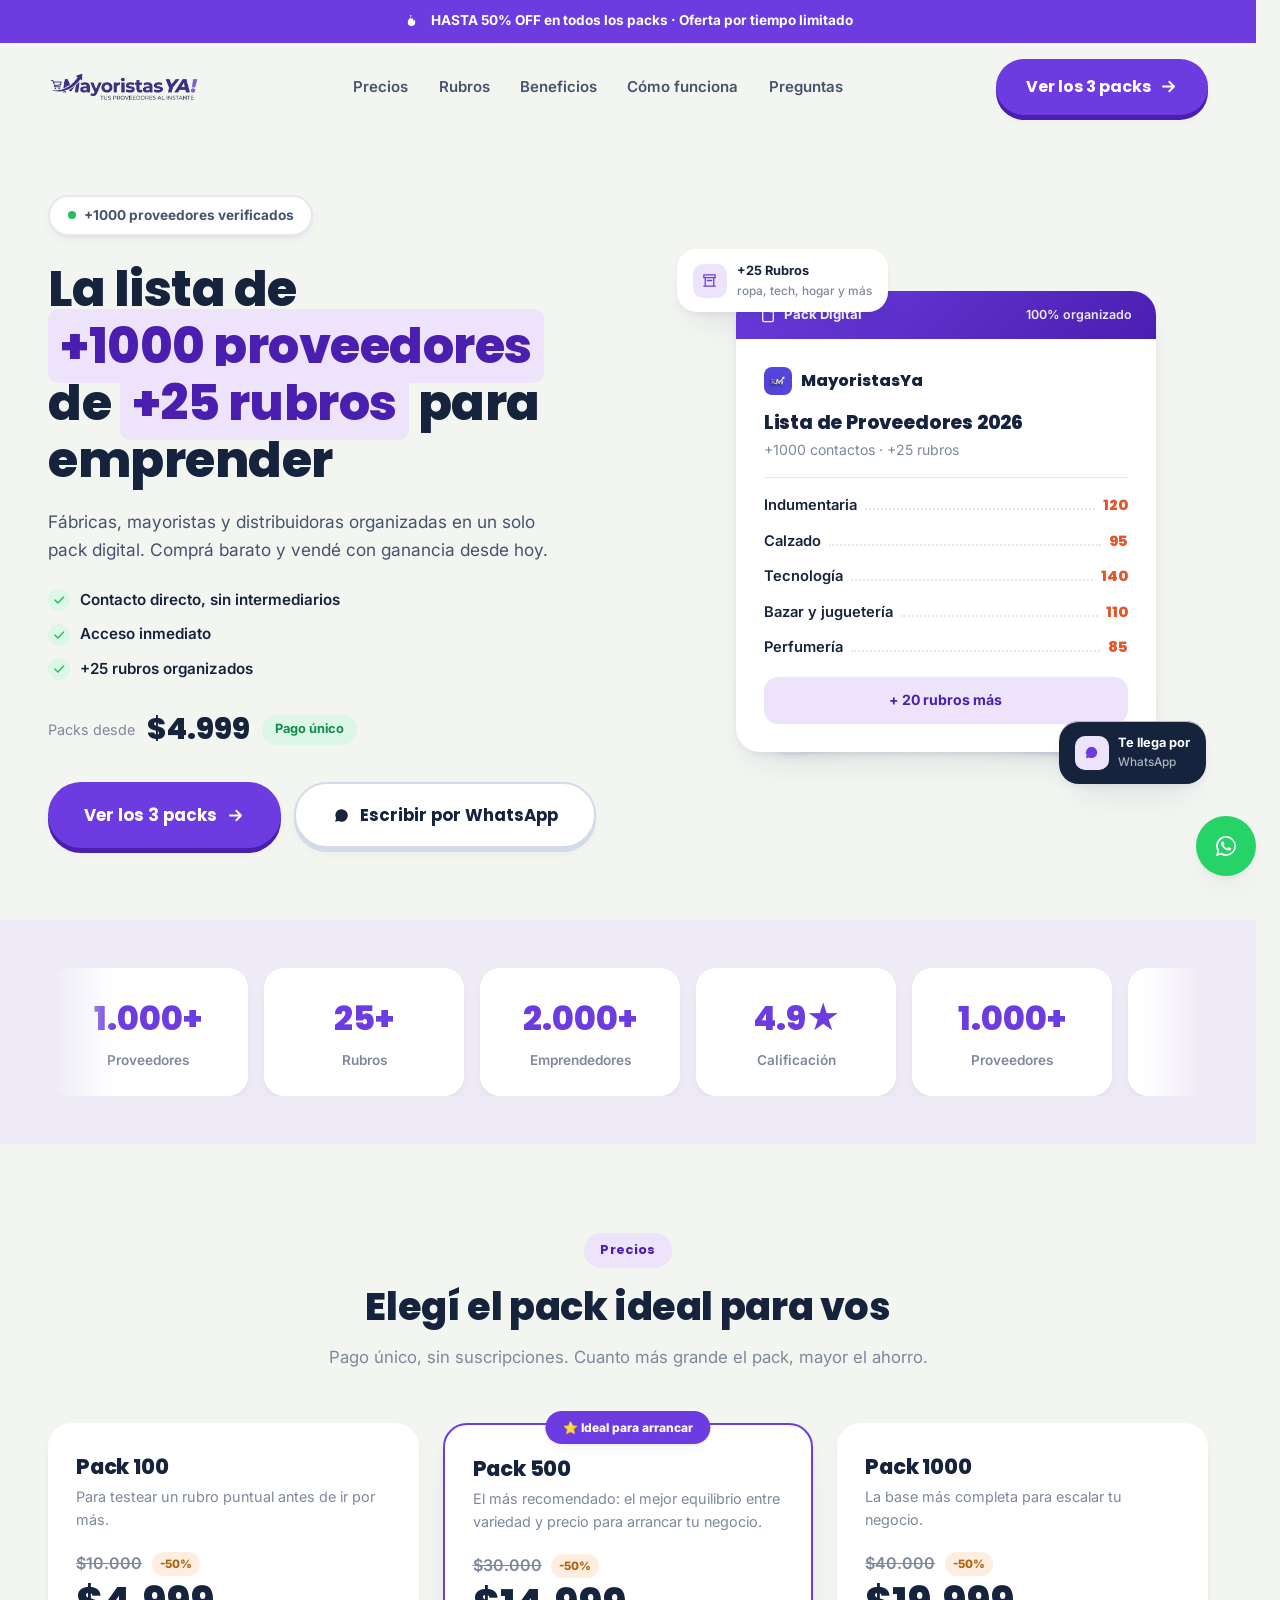
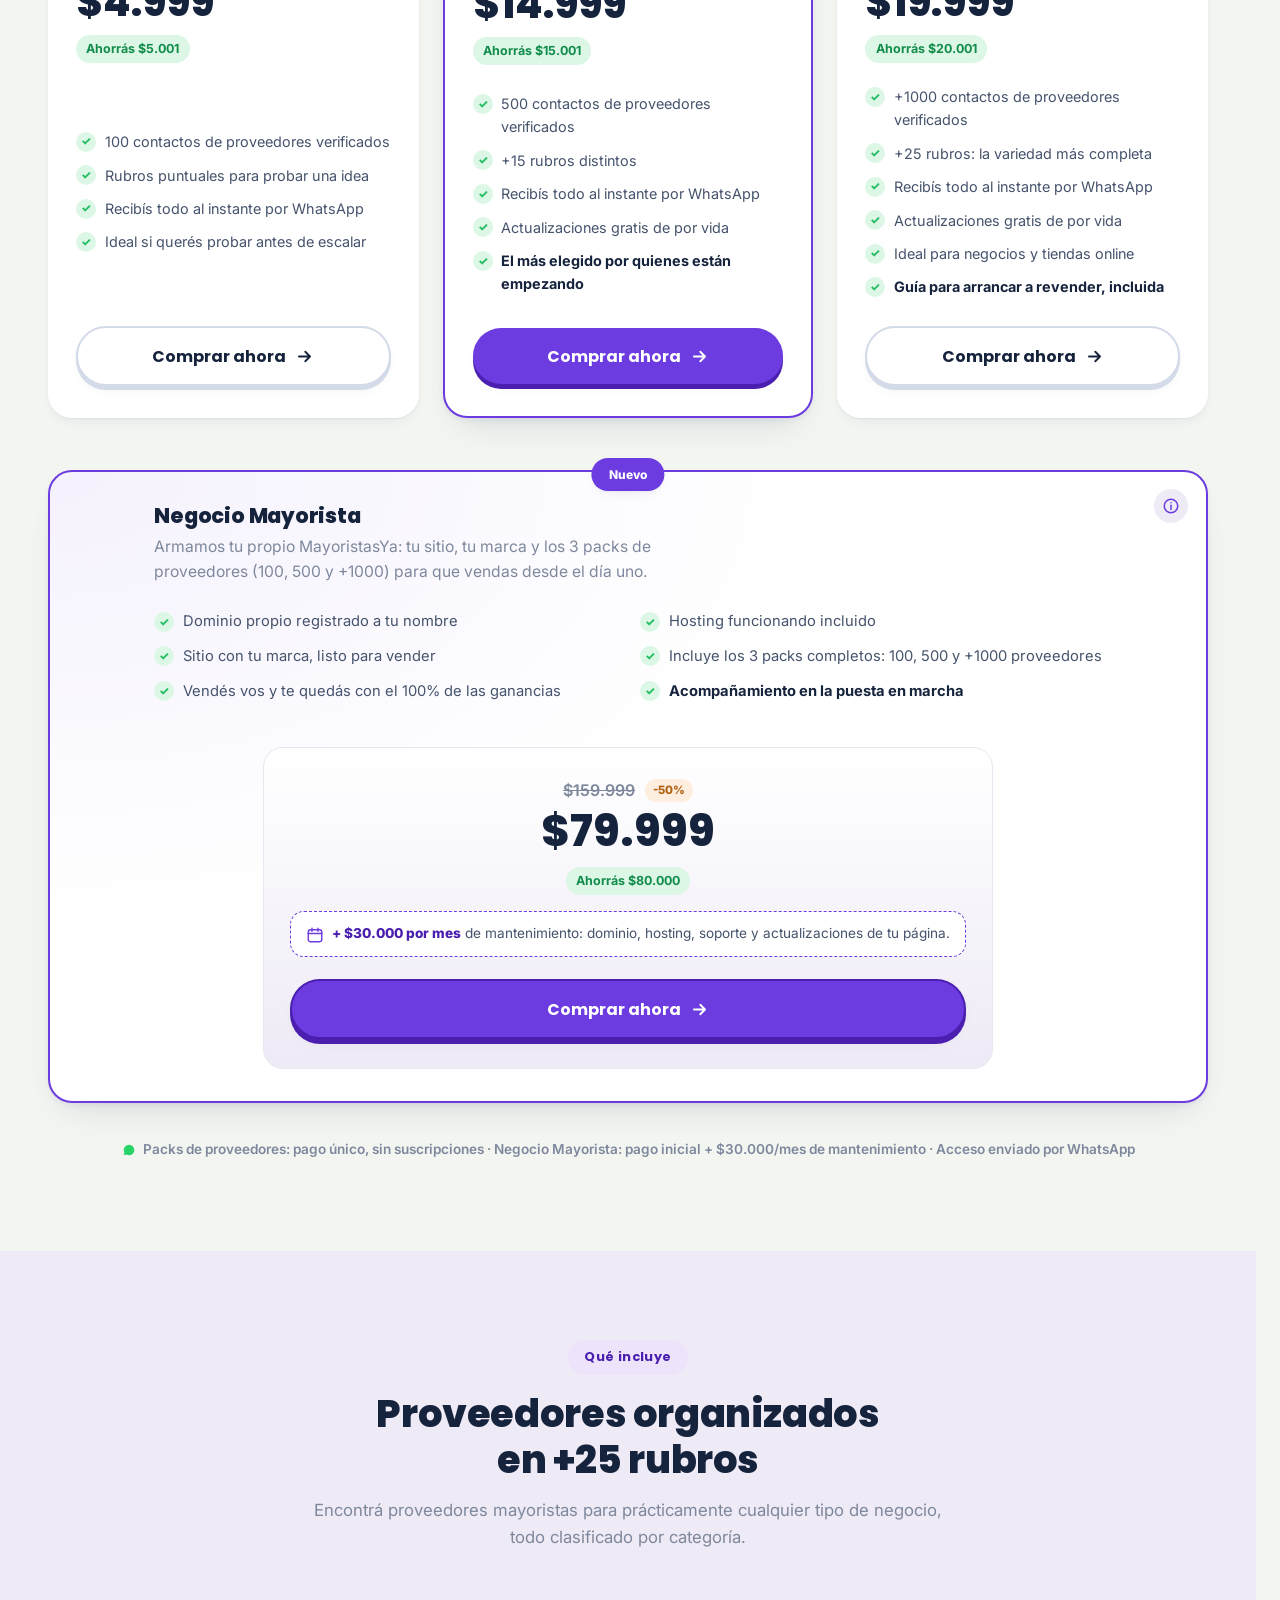
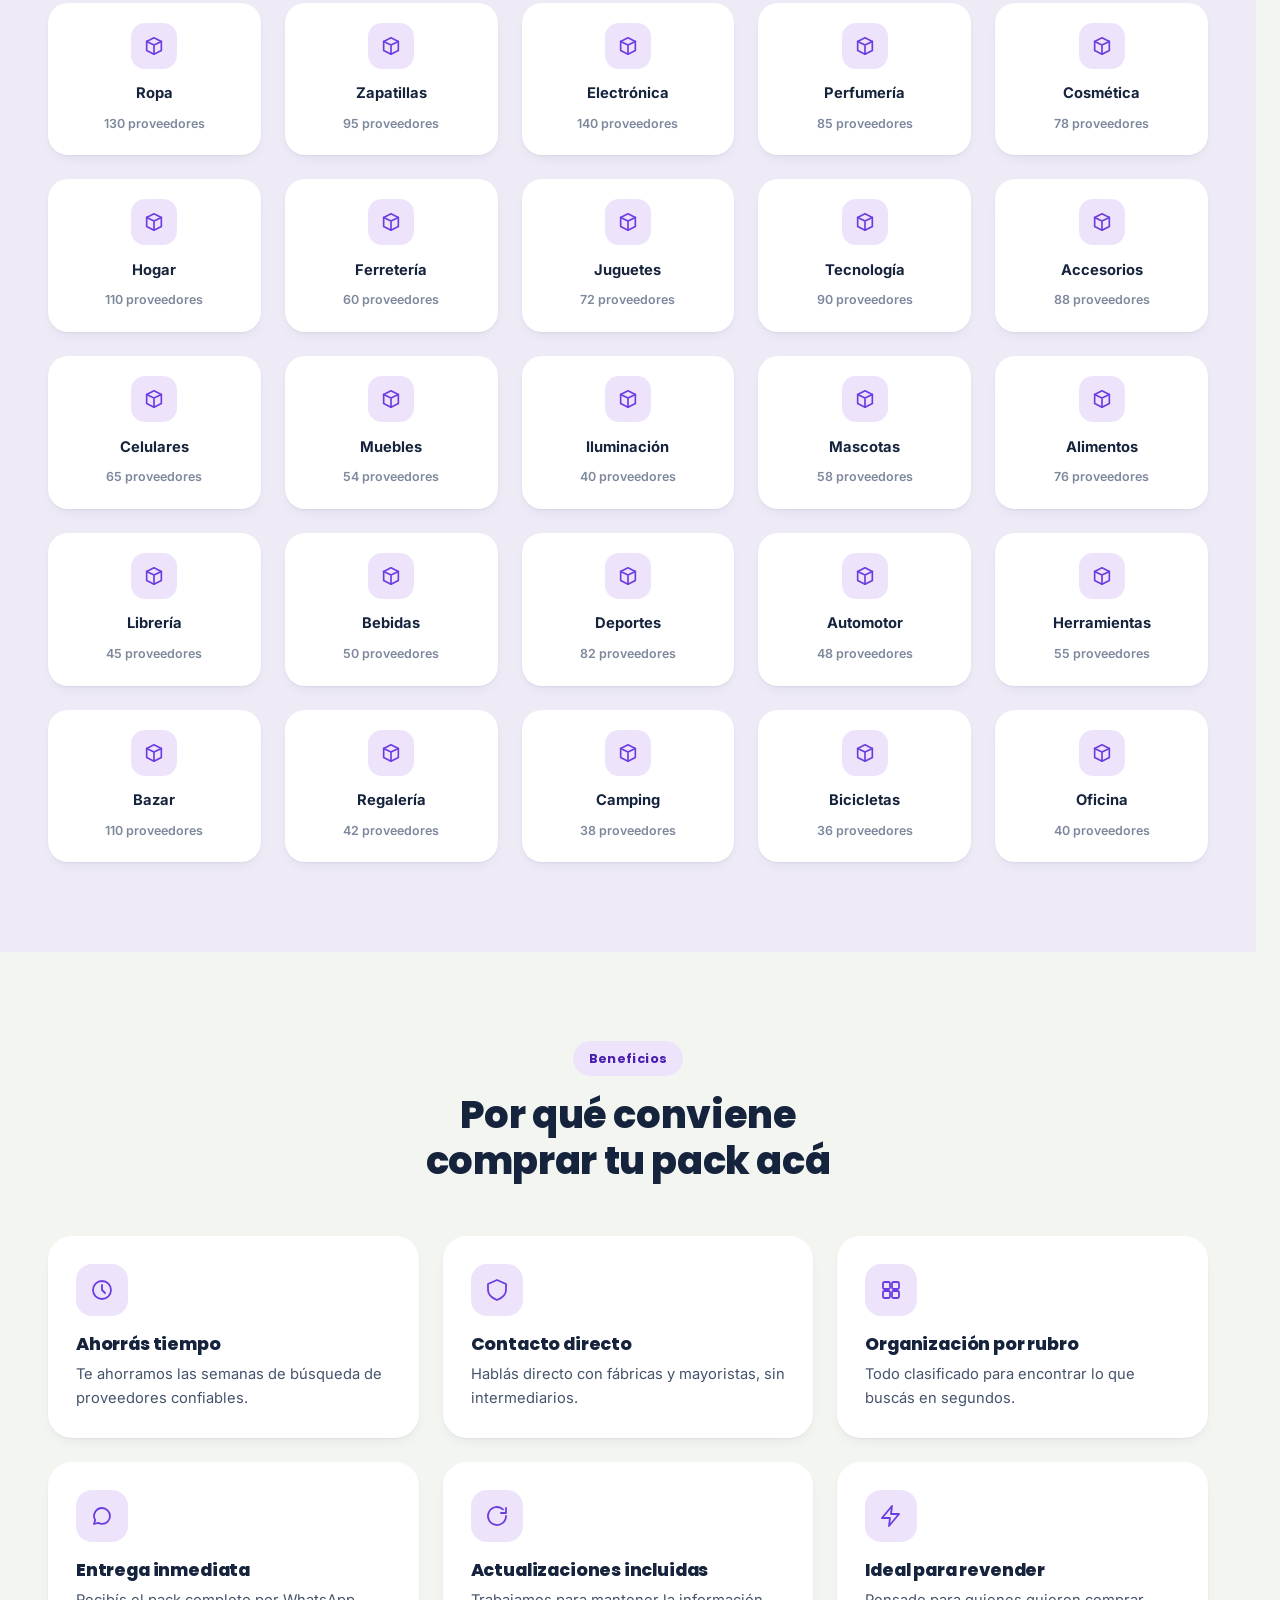
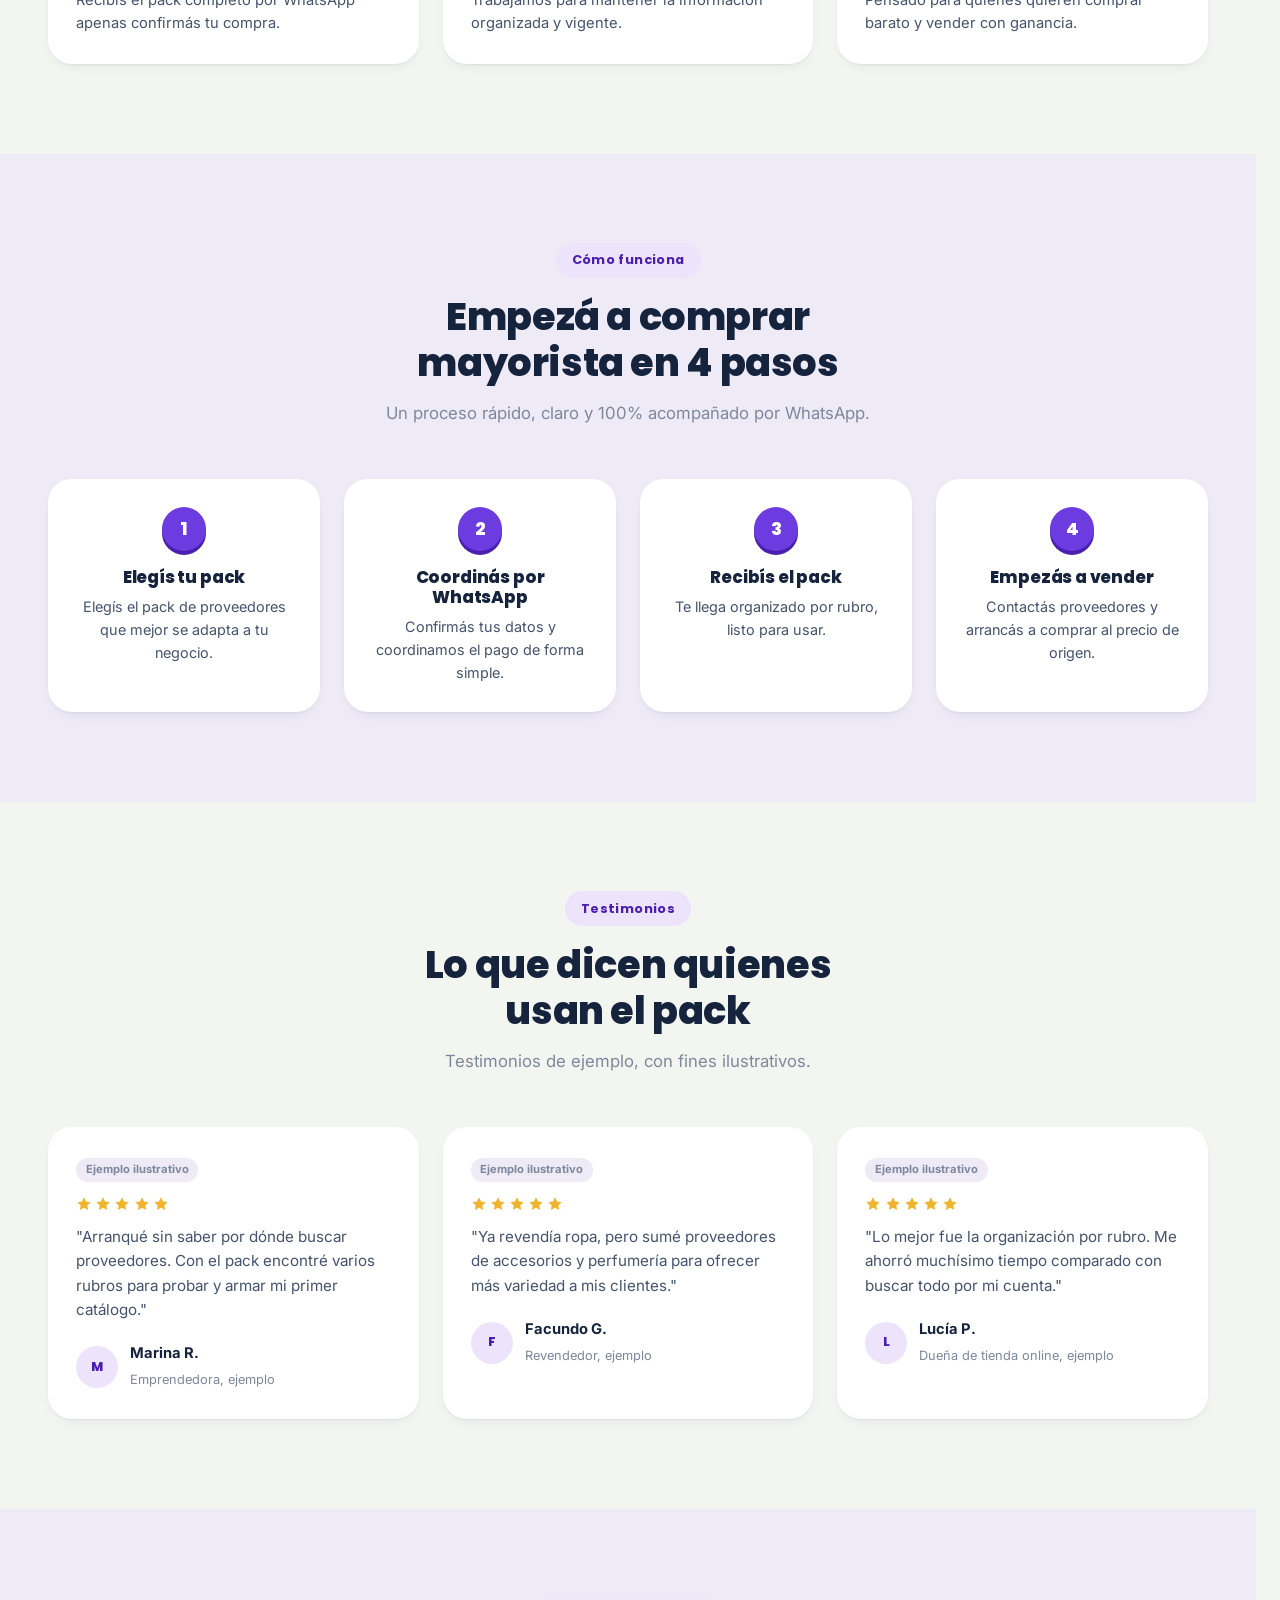
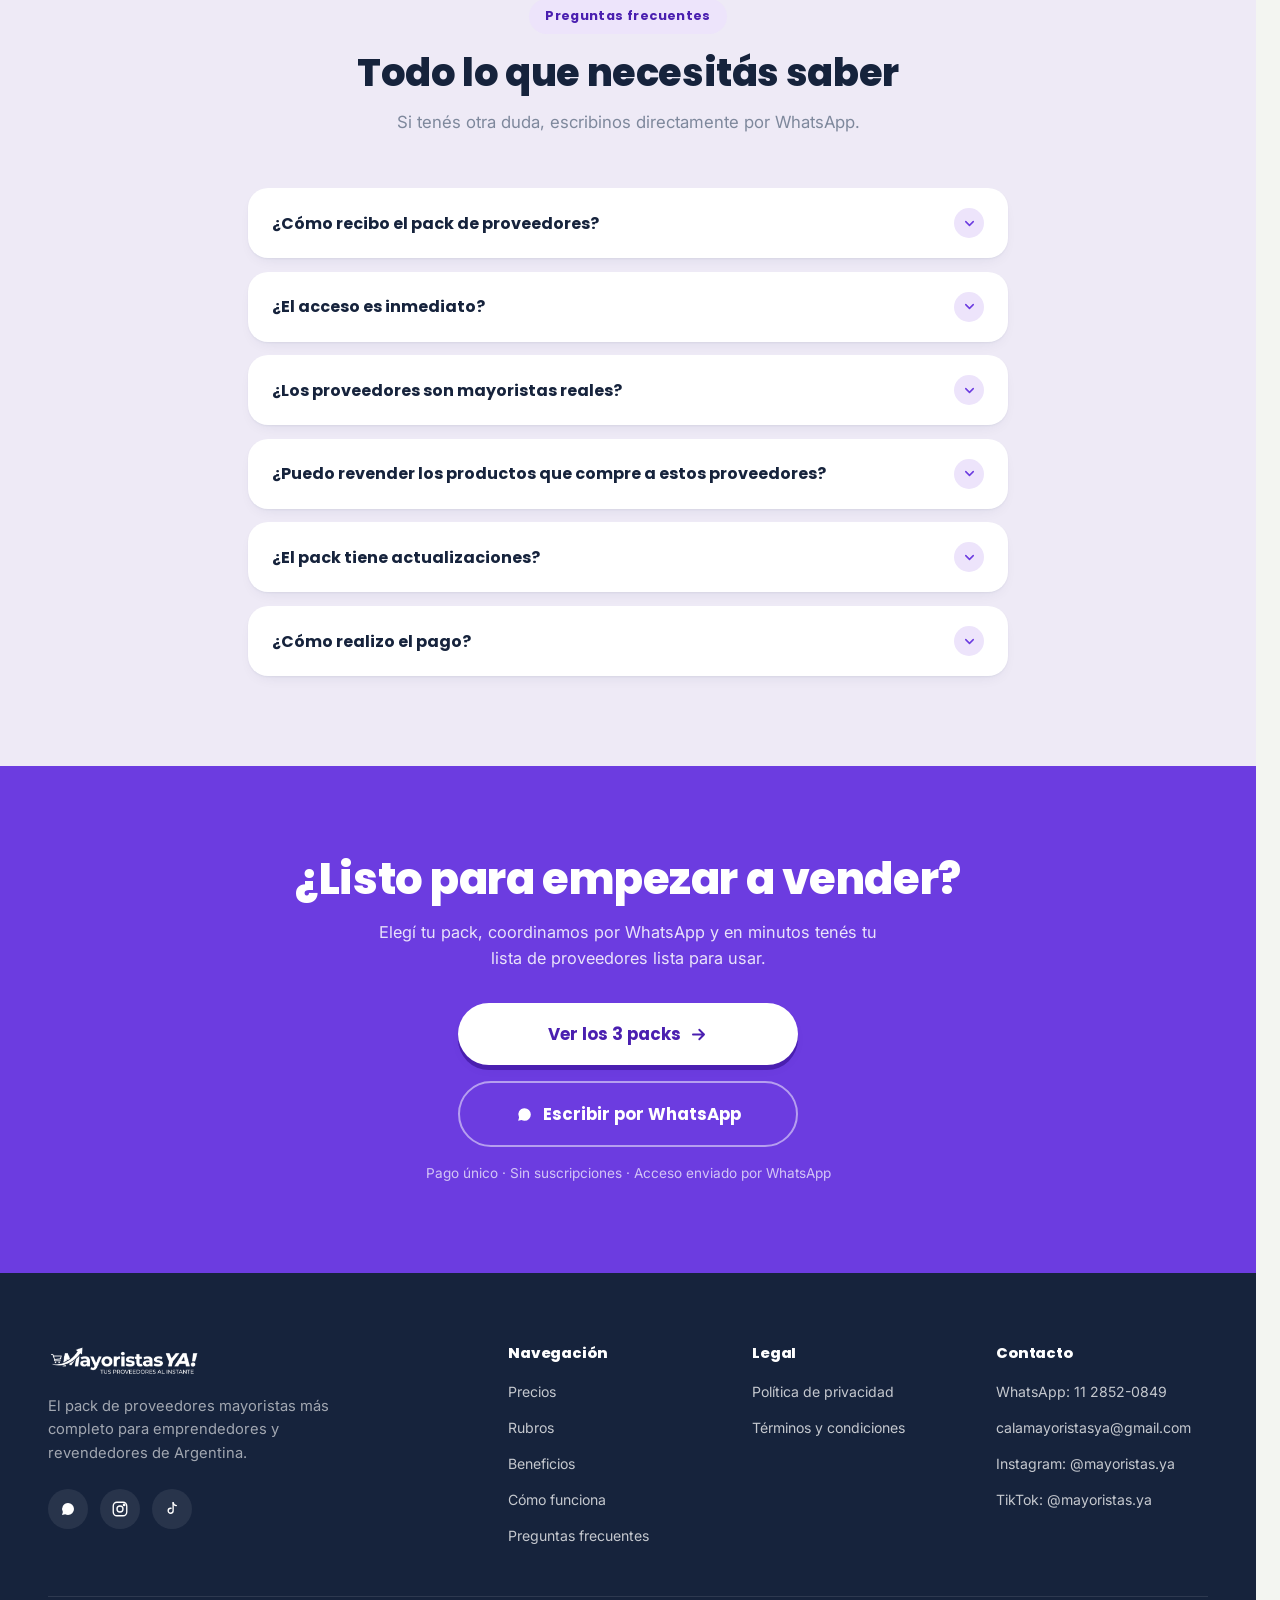
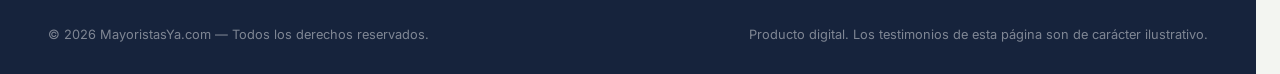
==== index.html @ 91fcec50 "Add files via upload" ====
<!DOCTYPE html>
<html lang="es-AR">
<head>
<meta charset="UTF-8">
<meta name="viewport" content="width=device-width, initial-scale=1, viewport-fit=cover">
<!-- Google Analytics (GA4) - configurar ID en js/analytics.js -->
<script src="js/analytics.js?v=20260829" defer></script>
<!-- Registro automático de pedidos (Google Sheets) - configurar URL en js/orders.js -->
<script src="js/orders.js?v=20260829" defer></script>
<title>Proveedores Mayoristas Argentina | +1000 Contactos</title>
<meta name="description" content="Lista de proveedores mayoristas para revender: ropa, calzado, tecnología, hogar y +25 rubros. Desde $4.999, pago único y entrega al instante por WhatsApp.">
<meta name="author" content="MayoristasYa.com">
<meta name="robots" content="index, follow">
<meta name="google-site-verification" content="HR0qyML3r-2C64uiBOdXR5lldXPXz5C1cok6dOUCkTg" />
<link rel="canonical" href="https://www.mayoristasya.com/">

<!-- Open Graph -->
<meta property="og:type" content="website">
<meta property="og:site_name" content="MayoristasYa.com">
<meta property="og:title" content="Proveedores Mayoristas Argentina | +1000 Contactos en 25 Rubros">
<meta property="og:description" content="Lista de proveedores mayoristas para revender: ropa, calzado, tecnología, hogar y +25 rubros. Desde $4.999, pago único y entrega al instante por WhatsApp.">
<meta property="og:url" content="https://www.mayoristasya.com/">
<meta property="og:image" content="https://www.mayoristasya.com/images/og-image.jpg">
<meta property="og:image:width" content="1200">
<meta property="og:image:height" content="630">
<meta property="og:locale" content="es_AR">

<!-- Twitter Cards -->
<meta name="twitter:card" content="summary_large_image">
<meta name="twitter:title" content="Proveedores Mayoristas Argentina | +1000 Contactos en 25 Rubros">
<meta name="twitter:description" content="Lista de proveedores mayoristas para revender: ropa, calzado, tecnología, hogar y +25 rubros. Desde $4.999, entrega al instante por WhatsApp.">
<meta name="twitter:image" content="https://www.mayoristasya.com/images/og-image.jpg">

<meta name="theme-color" content="#6c3ce0">
<link rel="icon" type="image/png" sizes="32x32" href="images/favicon-32.png">
<link rel="icon" type="image/png" sizes="512x512" href="images/favicon-512.png">
<link rel="apple-touch-icon" sizes="180x180" href="images/favicon-180.png">

<link rel="preconnect" href="https://fonts.googleapis.com">
<link rel="preconnect" href="https://fonts.gstatic.com" crossorigin>
<link href="https://fonts.googleapis.com/css2?family=Inter:wght@400;500;600;700;800&family=Poppins:wght@700;800&display=swap" rel="stylesheet">

<link rel="stylesheet" href="css/styles.css?v=20260829">

<script type="application/ld+json">
{
  "@context": "https://schema.org",
  "@type": "Organization",
  "name": "MayoristasYa.com",
  "url": "https://www.mayoristasya.com/",
  "logo": "https://www.mayoristasya.com/images/favicon-512.png",
  "description": "Pack de más de 1000 proveedores mayoristas verificados en más de 25 rubros para emprendedores y revendedores.",
  "contactPoint": {
    "@type": "ContactPoint",
    "telephone": "+54-11-2852-0849",
    "email": "calamayoristasya@gmail.com",
    "contactType": "customer service",
    "areaServed": "AR",
    "availableLanguage": "Spanish"
  },
  "sameAs": [
    "https://www.instagram.com/mayoristas.ya",
    "https://www.tiktok.com/@mayoristas.ya"
  ]
}
</script>
<script type="application/ld+json">
{
  "@context": "https://schema.org",
  "@type": "Product",
  "name": "Pack de Proveedores Mayoristas MayoristasYa",
  "description": "Pack digital con contactos de proveedores mayoristas organizados en más de 25 rubros.",
  "brand": { "@type": "Brand", "name": "MayoristasYa.com" },
  "offers": {
    "@type": "AggregateOffer",
    "priceCurrency": "ARS",
    "lowPrice": "4999",
    "highPrice": "19999",
    "offerCount": "3",
    "availability": "https://schema.org/InStock",
    "url": "https://www.mayoristasya.com/#precios"
  }
}
</script>
<script type="application/ld+json">
{
  "@context": "https://schema.org",
  "@type": "FAQPage",
  "mainEntity": [
    {
      "@type": "Question",
      "name": "¿Cómo recibo el pack de proveedores?",
      "acceptedAnswer": { "@type": "Answer", "text": "Una vez confirmada la compra por WhatsApp, recibís el pack completo de forma digital, organizado por rubros y listo para usar." }
    },
    {
      "@type": "Question",
      "name": "¿El acceso es inmediato?",
      "acceptedAnswer": { "@type": "Answer", "text": "Sí. Apenas coordinamos la compra por WhatsApp, te enviamos el acceso al pack sin demoras." }
    },
    {
      "@type": "Question",
      "name": "¿Los proveedores son mayoristas reales?",
      "acceptedAnswer": { "@type": "Answer", "text": "Sí, son proveedores y fábricas que venden por mayor, seleccionados y organizados por rubro para facilitar el contacto." }
    },
    {
      "@type": "Question",
      "name": "¿Puedo revender los productos que compre a estos proveedores?",
      "acceptedAnswer": { "@type": "Answer", "text": "Sí, la mayoría de los proveedores del pack están orientados a la reventa y a la compra en cantidad." }
    },
    {
      "@type": "Question",
      "name": "¿El pack tiene actualizaciones?",
      "acceptedAnswer": { "@type": "Answer", "text": "Sí, trabajamos para mantener la información organizada y vigente a lo largo del tiempo." }
    },
    {
      "@type": "Question",
      "name": "¿Cómo realizo el pago?",
      "acceptedAnswer": { "@type": "Answer", "text": "Todo el proceso de pago se coordina directamente por WhatsApp, de forma simple y personalizada." }
    }
  ]
}
</script>
</head>
<body>
<a class="skip-link" href="#main">Saltar al contenido principal</a>
<div class="scroll-progress" id="scrollProgress"></div>

<!-- ===================== BARRA DE OFERTA + HEADER ===================== -->
<div class="top-fixed" id="topFixed">
  <div class="offer-banner" id="offerBanner" role="note">
    <div class="container">
      <svg viewBox="0 0 24 24" fill="currentColor" aria-hidden="true"><path d="M12 2c-.3 2.5-1.6 3.8-3 5.2C7.4 8.8 6 10.5 6 13a6 6 0 0 0 12 0c0-2-1-3.5-2.3-4.8.3 1.5-.2 2.6-1 3.2.4-2-.3-4-1.7-5.4-.5 1.4-1.3 2-2 2.3.4-2.3-.2-4.4-2-6.3Z"/></svg>
      <span class="full">HASTA 50% OFF en todos los packs · Oferta por tiempo limitado</span>
      <span class="short">HASTA 50% OFF en todos los packs</span>
    </div>
  </div>

  <header class="site-header" id="siteHeader">
    <div class="container">
      <a href="#main" class="logo" aria-label="MayoristasYa.com - Inicio">
        <img src="images/logo-full.png" alt="MayoristasYa - Tus proveedores al instante" class="logo-img" width="523" height="110" fetchpriority="high">
      </a>

      <nav class="main-nav" aria-label="Navegación principal">
        <ul>
          <li><a href="#precios">Precios</a></li>
          <li><a href="#rubros">Rubros</a></li>
          <li><a href="#beneficios">Beneficios</a></li>
          <li><a href="#como-funciona">Cómo funciona</a></li>
          <li><a href="#faq">Preguntas</a></li>
        </ul>
      </nav>

      <div class="header-actions">
        <a class="btn btn-primary header-cta" href="#precios">
          Ver los 3 packs
          <svg viewBox="0 0 24 24" fill="none" stroke="currentColor" stroke-width="2.4" stroke-linecap="round" stroke-linejoin="round" aria-hidden="true"><path d="M5 12h14M13 6l6 6-6 6"/></svg>
        </a>

        <button class="nav-toggle" id="navToggle" aria-expanded="false" aria-controls="mobileNav" aria-label="Abrir menú de navegación">
          <svg class="icon-open" viewBox="0 0 24 24" fill="none" stroke="currentColor" stroke-width="2" stroke-linecap="round" stroke-linejoin="round" aria-hidden="true"><path d="M3 6h18M3 12h18M3 18h18"/></svg>
          <svg class="icon-close" viewBox="0 0 24 24" fill="none" stroke="currentColor" stroke-width="2" stroke-linecap="round" stroke-linejoin="round" aria-hidden="true"><path d="M18 6 6 18M6 6l12 12"/></svg>
        </button>
      </div>
    </div>
  </header>
</div>

<nav class="mobile-nav" id="mobileNav" aria-label="Navegación móvil">
  <ul>
    <li><a href="#precios"><span class="mn-ic" aria-hidden="true"><svg viewBox="0 0 24 24" fill="none" stroke="currentColor" stroke-width="1.8" stroke-linecap="round" stroke-linejoin="round"><path d="m20.6 12.3-8.9 8.9a1.5 1.5 0 0 1-2.1 0l-6.8-6.8a1.5 1.5 0 0 1 0-2.1l8.9-8.9H18a2 2 0 0 1 2 2v6.9Z"/><circle cx="14.5" cy="8.5" r="1.3"/></svg></span>Precios</a></li>
    <li><a href="#rubros"><span class="mn-ic" aria-hidden="true"><svg viewBox="0 0 24 24" fill="none" stroke="currentColor" stroke-width="1.8" stroke-linecap="round" stroke-linejoin="round"><rect x="3.5" y="3.5" width="7" height="7" rx="1.5"/><rect x="13.5" y="3.5" width="7" height="7" rx="1.5"/><rect x="3.5" y="13.5" width="7" height="7" rx="1.5"/><rect x="13.5" y="13.5" width="7" height="7" rx="1.5"/></svg></span>Rubros</a></li>
    <li><a href="#beneficios"><span class="mn-ic" aria-hidden="true"><svg viewBox="0 0 24 24" fill="none" stroke="currentColor" stroke-width="1.8" stroke-linecap="round" stroke-linejoin="round"><path d="M12 2 3 6v6c0 5 4 8 9 10 5-2 9-5 9-10V6l-9-4Z"/></svg></span>Beneficios</a></li>
    <li><a href="#como-funciona"><span class="mn-ic" aria-hidden="true"><svg viewBox="0 0 24 24" fill="none" stroke="currentColor" stroke-width="1.8" stroke-linecap="round" stroke-linejoin="round"><circle cx="12" cy="12" r="9"/><path d="M12 7v5l3 3"/></svg></span>Cómo funciona</a></li>
    <li><a href="#testimonios"><span class="mn-ic" aria-hidden="true"><svg viewBox="0 0 24 24" fill="currentColor"><path d="m12 2 3.1 6.3 6.9 1-5 4.9 1.2 6.8L12 17.8 5.8 21l1.2-6.8-5-4.9 6.9-1Z"/></svg></span>Testimonios</a></li>
    <li><a href="#faq"><span class="mn-ic" aria-hidden="true"><svg viewBox="0 0 24 24" fill="none" stroke="currentColor" stroke-width="1.8" stroke-linecap="round" stroke-linejoin="round"><circle cx="12" cy="12" r="9"/><path d="M9.5 9a2.5 2.5 0 1 1 3.5 2.3c-.7.3-1 .9-1 1.7v.3"/><path d="M12 17h.01"/></svg></span>Preguntas frecuentes</a></li>
  </ul>
  <a class="btn btn-primary btn-block" href="#precios">Ver los 3 packs</a>

  <div class="mobile-nav-social">
    <a href="#" class="js-wsp" aria-label="Escribinos por WhatsApp" target="_blank" rel="noopener">
      <svg viewBox="0 0 24 24" fill="currentColor" aria-hidden="true"><path d="M17.6 6.32A7.85 7.85 0 0 0 12.05 4a7.94 7.94 0 0 0-6.9 11.9L4 20l4.2-1.1a7.93 7.93 0 0 0 3.85 1h0a7.94 7.94 0 0 0 7.94-7.94 7.9 7.9 0 0 0-2.4-5.64Z"/></svg>
    </a>
    <a href="https://www.instagram.com/mayoristas.ya" target="_blank" rel="noopener" aria-label="Instagram de MayoristasYa">
      <svg viewBox="0 0 24 24" fill="none" stroke="currentColor" stroke-width="1.8"><rect x="3" y="3" width="18" height="18" rx="5"/><circle cx="12" cy="12" r="4"/><circle cx="17.5" cy="6.5" r="1"/></svg>
    </a>
    <a href="https://www.tiktok.com/@mayoristas.ya" target="_blank" rel="noopener" aria-label="TikTok de MayoristasYa">
      <svg viewBox="0 0 24 24" fill="none" stroke="currentColor" stroke-width="1.8" stroke-linecap="round" stroke-linejoin="round"><path d="M13.5 3.5v10.8a3.3 3.3 0 1 1-3.3-3.3c.16 0 .32 0 .48.03"/><path d="M13.5 3.5c.4 2.1 2.1 3.7 4.3 3.9"/></svg>
    </a>
  </div>
</nav>

<main id="main">

  <!-- ===================== HERO ===================== -->
  <section class="hero" id="hero">
    <div class="container">
      <div class="hero-copy reveal">
        <span class="hero-badge">
          <span class="dot" aria-hidden="true"></span>
          +1000 proveedores verificados
        </span>
        <h1>La lista de <span class="hl">+1000 proveedores</span> de <span class="hl">+25 rubros</span> para emprender</h1>
        <p class="hero-sub">Fábricas, mayoristas y distribuidoras organizadas en un solo pack digital. Comprá barato y vendé con ganancia desde hoy.</p>

        <ul class="hero-trust">
          <li>
            <svg viewBox="0 0 24 24" fill="none" stroke="currentColor" stroke-width="2.4" stroke-linecap="round" stroke-linejoin="round" aria-hidden="true"><path d="m5 12 5 5L20 7"/></svg>
            Contacto directo, sin intermediarios
          </li>
          <li>
            <svg viewBox="0 0 24 24" fill="none" stroke="currentColor" stroke-width="2.4" stroke-linecap="round" stroke-linejoin="round" aria-hidden="true"><path d="m5 12 5 5L20 7"/></svg>
            Acceso inmediato
          </li>
          <li>
            <svg viewBox="0 0 24 24" fill="none" stroke="currentColor" stroke-width="2.4" stroke-linecap="round" stroke-linejoin="round" aria-hidden="true"><path d="m5 12 5 5L20 7"/></svg>
            +25 rubros organizados
          </li>
        </ul>

        <div class="hero-price">
          <span class="from">Packs desde</span>
          <strong>$4.999</strong>
          <span class="chip">Pago único</span>
        </div>

        <div class="hero-actions">
          <a class="btn btn-primary btn-lg" href="#precios">
            Ver los 3 packs
            <svg viewBox="0 0 24 24" fill="none" stroke="currentColor" stroke-width="2.4" stroke-linecap="round" stroke-linejoin="round" aria-hidden="true"><path d="M5 12h14M13 6l6 6-6 6"/></svg>
          </a>
          <a class="btn btn-outline btn-lg js-wsp" href="#" target="_blank" rel="noopener">
            <svg viewBox="0 0 24 24" fill="currentColor" aria-hidden="true"><path d="M17.6 6.32A7.85 7.85 0 0 0 12.05 4a7.94 7.94 0 0 0-6.9 11.9L4 20l4.2-1.1a7.93 7.93 0 0 0 3.85 1h0a7.94 7.94 0 0 0 7.94-7.94 7.9 7.9 0 0 0-2.4-5.64Z"/></svg>
            Escribir por WhatsApp
          </a>
        </div>
      </div>

      <div class="hero-visual reveal">
        <div class="doc-mockup">
          <div class="doc-card">
            <div class="doc-card-top">
              <span class="doc-card-top-left">
                <svg viewBox="0 0 24 24" fill="none" stroke="currentColor" stroke-width="2" stroke-linecap="round" stroke-linejoin="round" aria-hidden="true"><path d="M6 2h9l5 5v13a2 2 0 0 1-2 2H6a2 2 0 0 1-2-2V4a2 2 0 0 1 2-2Z"/><path d="M15 2v5h5"/></svg>
                Pack Digital
              </span>
              <span class="doc-card-top-right">100% organizado</span>
            </div>
            <div class="doc-card-body">
              <div class="doc-brand">
                <img src="images/favicon-180.png" alt="" class="doc-brand-mark" aria-hidden="true" width="180" height="180">
                <strong>MayoristasYa</strong>
              </div>
              <h3>Lista de Proveedores 2026</h3>
              <p>+1000 contactos · +25 rubros</p>
              <hr>
              <ul class="doc-rows stagger reveal">
                <li style="--i:0"><span>Indumentaria</span><span class="doc-row-dots" aria-hidden="true"></span><b>120</b></li>
                <li style="--i:1"><span>Calzado</span><span class="doc-row-dots" aria-hidden="true"></span><b>95</b></li>
                <li style="--i:2"><span>Tecnología</span><span class="doc-row-dots" aria-hidden="true"></span><b>140</b></li>
                <li style="--i:3"><span>Bazar y juguetería</span><span class="doc-row-dots" aria-hidden="true"></span><b>110</b></li>
                <li style="--i:4"><span>Perfumería</span><span class="doc-row-dots" aria-hidden="true"></span><b>85</b></li>
              </ul>
              <div class="doc-more-btn">+ 20 rubros más</div>
            </div>
          </div>

          <div class="float-pill pill-a">
            <span class="ic" aria-hidden="true">
              <svg viewBox="0 0 24 24" fill="none" stroke="currentColor" stroke-width="1.8" stroke-linecap="round" stroke-linejoin="round"><path d="M4 4h16v4H4zM4 20h16M6 8v12M18 8v12M9 12h6"/></svg>
            </span>
            <span>+25 Rubros<br><small>ropa, tech, hogar y más</small></span>
          </div>
          <div class="float-pill pill-b">
            <span class="ic" aria-hidden="true">
              <svg viewBox="0 0 24 24" fill="currentColor"><path d="M17.6 6.32A7.85 7.85 0 0 0 12.05 4a7.94 7.94 0 0 0-6.9 11.9L4 20l4.2-1.1a7.93 7.93 0 0 0 3.85 1h0a7.94 7.94 0 0 0 7.94-7.94 7.9 7.9 0 0 0-2.4-5.64Z"/></svg>
            </span>
            <span>Te llega por<br><small>WhatsApp</small></span>
          </div>
        </div>
      </div>
    </div>
  </section>

  <!-- ===================== STATS ===================== -->
  <section class="stats-row bg-cream-2" aria-label="Estadísticas del pack">
    <div class="container">
      <div class="stats-marquee reveal">
        <div class="stats-track">
          <div class="stat-card">
            <div class="stat-num" data-count="1000" data-suffix="+">0</div>
            <div class="stat-label">Proveedores</div>
          </div>
          <div class="stat-card">
            <div class="stat-num" data-count="25" data-suffix="+">0</div>
            <div class="stat-label">Rubros</div>
          </div>
          <div class="stat-card">
            <div class="stat-num" data-count="2000" data-suffix="+">0</div>
            <div class="stat-label">Emprendedores</div>
          </div>
          <div class="stat-card">
            <div class="stat-num" data-count="4.9" data-suffix="★" data-decimals="1">0</div>
            <div class="stat-label">Calificación</div>
          </div>
          <div class="stat-card" aria-hidden="true">
            <div class="stat-num" data-count="1000" data-suffix="+">0</div>
            <div class="stat-label">Proveedores</div>
          </div>
          <div class="stat-card" aria-hidden="true">
            <div class="stat-num" data-count="25" data-suffix="+">0</div>
            <div class="stat-label">Rubros</div>
          </div>
          <div class="stat-card" aria-hidden="true">
            <div class="stat-num" data-count="2000" data-suffix="+">0</div>
            <div class="stat-label">Emprendedores</div>
          </div>
          <div class="stat-card" aria-hidden="true">
            <div class="stat-num" data-count="4.9" data-suffix="★" data-decimals="1">0</div>
            <div class="stat-label">Calificación</div>
          </div>
        </div>
      </div>
    </div>
  </section>

  <!-- ===================== PRECIOS ===================== -->
  <section class="section-pad" id="precios">
    <div class="container">
      <div class="section-head reveal">
        <span class="eyebrow">Precios</span>
        <h2>Elegí el pack ideal para vos</h2>
        <p>Pago único, sin suscripciones. Cuanto más grande el pack, mayor el ahorro.</p>
      </div>

      <div class="grid pricing-grid stagger reveal">
        <div class="price-card" style="--i:0">
          <h3>Pack 100</h3>
          <p class="price-desc">Para testear un rubro puntual antes de ir por más.</p>
          <div class="price-row">
            <span class="price-old">$10.000</span>
            <span class="price-off">-50%</span>
          </div>
          <div class="price-new">$4.999</div>
          <span class="price-save">Ahorrás $5.001</span>
          <ul class="price-features">
            <li>100 contactos de proveedores verificados</li>
            <li>Rubros puntuales para probar una idea</li>
            <li>Recibís todo al instante por WhatsApp</li>
            <li>Ideal si querés probar antes de escalar</li>
          </ul>
          <button type="button" class="btn btn-outline btn-block js-buy" data-id="100" data-name="Pack 100" data-price="4999" data-price-label="$4.999">
            Comprar ahora
            <svg viewBox="0 0 24 24" fill="none" stroke="currentColor" stroke-width="2.4" stroke-linecap="round" stroke-linejoin="round" aria-hidden="true"><path d="M5 12h14M13 6l6 6-6 6"/></svg>
          </button>
        </div>

        <div class="price-card popular" style="--i:1">
          <span class="price-badge">⭐ Ideal para arrancar</span>
          <h3>Pack 500</h3>
          <p class="price-desc">El más recomendado: el mejor equilibrio entre variedad y precio para arrancar tu negocio.</p>
          <div class="price-row">
            <span class="price-old">$30.000</span>
            <span class="price-off">-50%</span>
          </div>
          <div class="price-new">$14.999</div>
          <span class="price-save">Ahorrás $15.001</span>
          <ul class="price-features">
            <li>500 contactos de proveedores verificados</li>
            <li>+15 rubros distintos</li>
            <li>Recibís todo al instante por WhatsApp</li>
            <li>Actualizaciones gratis de por vida</li>
            <li class="popular-feature">El más elegido por quienes están empezando</li>
          </ul>
          <button type="button" class="btn btn-primary btn-block js-buy" data-id="500" data-name="Pack 500" data-price="14999" data-price-label="$14.999">
            Comprar ahora
            <svg viewBox="0 0 24 24" fill="none" stroke="currentColor" stroke-width="2.4" stroke-linecap="round" stroke-linejoin="round" aria-hidden="true"><path d="M5 12h14M13 6l6 6-6 6"/></svg>
          </button>
        </div>

        <div class="price-card" style="--i:2">
          <h3>Pack 1000</h3>
          <p class="price-desc">La base más completa para escalar tu negocio.</p>
          <div class="price-row">
            <span class="price-old">$40.000</span>
            <span class="price-off">-50%</span>
          </div>
          <div class="price-new">$19.999</div>
          <span class="price-save">Ahorrás $20.001</span>
          <ul class="price-features">
            <li>+1000 contactos de proveedores verificados</li>
            <li>+25 rubros: la variedad más completa</li>
            <li>Recibís todo al instante por WhatsApp</li>
            <li>Actualizaciones gratis de por vida</li>
            <li>Ideal para negocios y tiendas online</li>
            <li class="popular-feature">Guía para arrancar a revender, incluida</li>
          </ul>
          <button type="button" class="btn btn-outline btn-block js-buy" data-id="1000" data-name="Pack 1000" data-price="19999" data-price-label="$19.999">
            Comprar ahora
            <svg viewBox="0 0 24 24" fill="none" stroke="currentColor" stroke-width="2.4" stroke-linecap="round" stroke-linejoin="round" aria-hidden="true"><path d="M5 12h14M13 6l6 6-6 6"/></svg>
          </button>
        </div>
      </div>

      <div class="negocio-row">
        <div class="price-card popular negocio-card" style="--i:3">
          <span class="price-badge">Nuevo</span>
          <button type="button" class="negocio-info-btn" id="negocioInfoBtn" aria-haspopup="dialog" aria-label="Más información sobre Negocio Mayorista">
            <svg viewBox="0 0 24 24" fill="none" stroke="currentColor" stroke-width="2" stroke-linecap="round" stroke-linejoin="round" aria-hidden="true"><circle cx="12" cy="12" r="9"/><path d="M12 11v5.5"/><path d="M12 7.5h.01"/></svg>
          </button>
          <div class="negocio-main">
            <h3>Negocio Mayorista</h3>
            <p class="price-desc">Armamos tu propio MayoristasYa: tu sitio, tu marca y los 3 packs de proveedores (100, 500 y +1000) para que vendas desde el día uno.</p>
            <ul class="price-features">
              <li>Dominio propio registrado a tu nombre</li>
              <li>Hosting funcionando incluido</li>
              <li>Sitio con tu marca, listo para vender</li>
              <li>Incluye los 3 packs completos: 100, 500 y +1000 proveedores</li>
              <li>Vendés vos y te quedás con el 100% de las ganancias</li>
              <li class="popular-feature">Acompañamiento en la puesta en marcha</li>
            </ul>
          </div>
          <div class="negocio-aside">
            <div class="price-row">
              <span class="price-old">$159.999</span>
              <span class="price-off">-50%</span>
            </div>
            <div class="price-new">$79.999</div>
            <span class="price-save">Ahorrás $80.000</span>
            <p class="negocio-monthly">
              <svg viewBox="0 0 24 24" fill="none" stroke="currentColor" stroke-width="1.9" stroke-linecap="round" stroke-linejoin="round" aria-hidden="true"><rect x="3" y="5" width="18" height="16" rx="3"/><path d="M3 10h18M8 3v4M16 3v4"/></svg>
              <span><strong>+ $30.000 por mes</strong> de mantenimiento: dominio, hosting, soporte y actualizaciones de tu página.</span>
            </p>
            <button type="button" class="btn btn-outline btn-block js-buy" data-id="negocio-mayorista" data-name="Negocio Mayorista" data-price="79999" data-price-label="$79.999">
              Comprar ahora
              <svg viewBox="0 0 24 24" fill="none" stroke="currentColor" stroke-width="2.4" stroke-linecap="round" stroke-linejoin="round" aria-hidden="true"><path d="M5 12h14M13 6l6 6-6 6"/></svg>
            </button>
          </div>
        </div>
      </div>

      <p class="pricing-note">
        <svg viewBox="0 0 24 24" fill="currentColor" aria-hidden="true"><path d="M17.6 6.32A7.85 7.85 0 0 0 12.05 4a7.94 7.94 0 0 0-6.9 11.9L4 20l4.2-1.1a7.93 7.93 0 0 0 3.85 1h0a7.94 7.94 0 0 0 7.94-7.94 7.9 7.9 0 0 0-2.4-5.64Z"/></svg>
        Packs de proveedores: pago único, sin suscripciones · Negocio Mayorista: pago inicial + $30.000/mes de mantenimiento · Acceso enviado por WhatsApp
      </p>
    </div>
  </section>

  <!-- ===================== RUBROS ===================== -->
  <section class="section-pad bg-cream-2" id="rubros">
    <div class="container">
      <div class="section-head reveal">
        <span class="eyebrow">Qué incluye</span>
        <h2>Proveedores organizados en +25 rubros</h2>
        <p>Encontrá proveedores mayoristas para prácticamente cualquier tipo de negocio, todo clasificado por categoría.</p>
      </div>

      <div class="grid category-grid stagger reveal">
        <div class="category-card" style="--i:0"><span class="cat-icon" aria-hidden="true"><svg viewBox="0 0 24 24" fill="none" stroke="currentColor" stroke-width="1.8" stroke-linecap="round" stroke-linejoin="round"><path d="M20 7 12 3 4 7v10l8 4 8-4V7Z"/><path d="M4 7l8 4 8-4M12 11v10"/></svg></span><span>Ropa</span><small>130 proveedores</small></div>
        <div class="category-card" style="--i:1"><span class="cat-icon" aria-hidden="true"><svg viewBox="0 0 24 24" fill="none" stroke="currentColor" stroke-width="1.8" stroke-linecap="round" stroke-linejoin="round"><path d="M20 7 12 3 4 7v10l8 4 8-4V7Z"/><path d="M4 7l8 4 8-4M12 11v10"/></svg></span><span>Zapatillas</span><small>95 proveedores</small></div>
        <div class="category-card" style="--i:2"><span class="cat-icon" aria-hidden="true"><svg viewBox="0 0 24 24" fill="none" stroke="currentColor" stroke-width="1.8" stroke-linecap="round" stroke-linejoin="round"><path d="M20 7 12 3 4 7v10l8 4 8-4V7Z"/><path d="M4 7l8 4 8-4M12 11v10"/></svg></span><span>Electrónica</span><small>140 proveedores</small></div>
        <div class="category-card" style="--i:3"><span class="cat-icon" aria-hidden="true"><svg viewBox="0 0 24 24" fill="none" stroke="currentColor" stroke-width="1.8" stroke-linecap="round" stroke-linejoin="round"><path d="M20 7 12 3 4 7v10l8 4 8-4V7Z"/><path d="M4 7l8 4 8-4M12 11v10"/></svg></span><span>Perfumería</span><small>85 proveedores</small></div>
        <div class="category-card" style="--i:4"><span class="cat-icon" aria-hidden="true"><svg viewBox="0 0 24 24" fill="none" stroke="currentColor" stroke-width="1.8" stroke-linecap="round" stroke-linejoin="round"><path d="M20 7 12 3 4 7v10l8 4 8-4V7Z"/><path d="M4 7l8 4 8-4M12 11v10"/></svg></span><span>Cosmética</span><small>78 proveedores</small></div>
        <div class="category-card" style="--i:5"><span class="cat-icon" aria-hidden="true"><svg viewBox="0 0 24 24" fill="none" stroke="currentColor" stroke-width="1.8" stroke-linecap="round" stroke-linejoin="round"><path d="M20 7 12 3 4 7v10l8 4 8-4V7Z"/><path d="M4 7l8 4 8-4M12 11v10"/></svg></span><span>Hogar</span><small>110 proveedores</small></div>
        <div class="category-card" style="--i:6"><span class="cat-icon" aria-hidden="true"><svg viewBox="0 0 24 24" fill="none" stroke="currentColor" stroke-width="1.8" stroke-linecap="round" stroke-linejoin="round"><path d="M20 7 12 3 4 7v10l8 4 8-4V7Z"/><path d="M4 7l8 4 8-4M12 11v10"/></svg></span><span>Ferretería</span><small>60 proveedores</small></div>
        <div class="category-card" style="--i:7"><span class="cat-icon" aria-hidden="true"><svg viewBox="0 0 24 24" fill="none" stroke="currentColor" stroke-width="1.8" stroke-linecap="round" stroke-linejoin="round"><path d="M20 7 12 3 4 7v10l8 4 8-4V7Z"/><path d="M4 7l8 4 8-4M12 11v10"/></svg></span><span>Juguetes</span><small>72 proveedores</small></div>
        <div class="category-card" style="--i:8"><span class="cat-icon" aria-hidden="true"><svg viewBox="0 0 24 24" fill="none" stroke="currentColor" stroke-width="1.8" stroke-linecap="round" stroke-linejoin="round"><path d="M20 7 12 3 4 7v10l8 4 8-4V7Z"/><path d="M4 7l8 4 8-4M12 11v10"/></svg></span><span>Tecnología</span><small>90 proveedores</small></div>
        <div class="category-card" style="--i:9"><span class="cat-icon" aria-hidden="true"><svg viewBox="0 0 24 24" fill="none" stroke="currentColor" stroke-width="1.8" stroke-linecap="round" stroke-linejoin="round"><path d="M20 7 12 3 4 7v10l8 4 8-4V7Z"/><path d="M4 7l8 4 8-4M12 11v10"/></svg></span><span>Accesorios</span><small>88 proveedores</small></div>
        <div class="category-card" style="--i:10"><span class="cat-icon" aria-hidden="true"><svg viewBox="0 0 24 24" fill="none" stroke="currentColor" stroke-width="1.8" stroke-linecap="round" stroke-linejoin="round"><path d="M20 7 12 3 4 7v10l8 4 8-4V7Z"/><path d="M4 7l8 4 8-4M12 11v10"/></svg></span><span>Celulares</span><small>65 proveedores</small></div>
        <div class="category-card" style="--i:11"><span class="cat-icon" aria-hidden="true"><svg viewBox="0 0 24 24" fill="none" stroke="currentColor" stroke-width="1.8" stroke-linecap="round" stroke-linejoin="round"><path d="M20 7 12 3 4 7v10l8 4 8-4V7Z"/><path d="M4 7l8 4 8-4M12 11v10"/></svg></span><span>Muebles</span><small>54 proveedores</small></div>
        <div class="category-card" style="--i:12"><span class="cat-icon" aria-hidden="true"><svg viewBox="0 0 24 24" fill="none" stroke="currentColor" stroke-width="1.8" stroke-linecap="round" stroke-linejoin="round"><path d="M20 7 12 3 4 7v10l8 4 8-4V7Z"/><path d="M4 7l8 4 8-4M12 11v10"/></svg></span><span>Iluminación</span><small>40 proveedores</small></div>
        <div class="category-card" style="--i:13"><span class="cat-icon" aria-hidden="true"><svg viewBox="0 0 24 24" fill="none" stroke="currentColor" stroke-width="1.8" stroke-linecap="round" stroke-linejoin="round"><path d="M20 7 12 3 4 7v10l8 4 8-4V7Z"/><path d="M4 7l8 4 8-4M12 11v10"/></svg></span><span>Mascotas</span><small>58 proveedores</small></div>
        <div class="category-card" style="--i:14"><span class="cat-icon" aria-hidden="true"><svg viewBox="0 0 24 24" fill="none" stroke="currentColor" stroke-width="1.8" stroke-linecap="round" stroke-linejoin="round"><path d="M20 7 12 3 4 7v10l8 4 8-4V7Z"/><path d="M4 7l8 4 8-4M12 11v10"/></svg></span><span>Alimentos</span><small>76 proveedores</small></div>
        <div class="category-card" style="--i:15"><span class="cat-icon" aria-hidden="true"><svg viewBox="0 0 24 24" fill="none" stroke="currentColor" stroke-width="1.8" stroke-linecap="round" stroke-linejoin="round"><path d="M20 7 12 3 4 7v10l8 4 8-4V7Z"/><path d="M4 7l8 4 8-4M12 11v10"/></svg></span><span>Librería</span><small>45 proveedores</small></div>
        <div class="category-card" style="--i:16"><span class="cat-icon" aria-hidden="true"><svg viewBox="0 0 24 24" fill="none" stroke="currentColor" stroke-width="1.8" stroke-linecap="round" stroke-linejoin="round"><path d="M20 7 12 3 4 7v10l8 4 8-4V7Z"/><path d="M4 7l8 4 8-4M12 11v10"/></svg></span><span>Bebidas</span><small>50 proveedores</small></div>
        <div class="category-card" style="--i:17"><span class="cat-icon" aria-hidden="true"><svg viewBox="0 0 24 24" fill="none" stroke="currentColor" stroke-width="1.8" stroke-linecap="round" stroke-linejoin="round"><path d="M20 7 12 3 4 7v10l8 4 8-4V7Z"/><path d="M4 7l8 4 8-4M12 11v10"/></svg></span><span>Deportes</span><small>82 proveedores</small></div>
        <div class="category-card" style="--i:18"><span class="cat-icon" aria-hidden="true"><svg viewBox="0 0 24 24" fill="none" stroke="currentColor" stroke-width="1.8" stroke-linecap="round" stroke-linejoin="round"><path d="M20 7 12 3 4 7v10l8 4 8-4V7Z"/><path d="M4 7l8 4 8-4M12 11v10"/></svg></span><span>Automotor</span><small>48 proveedores</small></div>
        <div class="category-card" style="--i:19"><span class="cat-icon" aria-hidden="true"><svg viewBox="0 0 24 24" fill="none" stroke="currentColor" stroke-width="1.8" stroke-linecap="round" stroke-linejoin="round"><path d="M20 7 12 3 4 7v10l8 4 8-4V7Z"/><path d="M4 7l8 4 8-4M12 11v10"/></svg></span><span>Herramientas</span><small>55 proveedores</small></div>
        <div class="category-card" style="--i:20"><span class="cat-icon" aria-hidden="true"><svg viewBox="0 0 24 24" fill="none" stroke="currentColor" stroke-width="1.8" stroke-linecap="round" stroke-linejoin="round"><path d="M20 7 12 3 4 7v10l8 4 8-4V7Z"/><path d="M4 7l8 4 8-4M12 11v10"/></svg></span><span>Bazar</span><small>110 proveedores</small></div>
        <div class="category-card" style="--i:21"><span class="cat-icon" aria-hidden="true"><svg viewBox="0 0 24 24" fill="none" stroke="currentColor" stroke-width="1.8" stroke-linecap="round" stroke-linejoin="round"><path d="M20 7 12 3 4 7v10l8 4 8-4V7Z"/><path d="M4 7l8 4 8-4M12 11v10"/></svg></span><span>Regalería</span><small>42 proveedores</small></div>
        <div class="category-card" style="--i:22"><span class="cat-icon" aria-hidden="true"><svg viewBox="0 0 24 24" fill="none" stroke="currentColor" stroke-width="1.8" stroke-linecap="round" stroke-linejoin="round"><path d="M20 7 12 3 4 7v10l8 4 8-4V7Z"/><path d="M4 7l8 4 8-4M12 11v10"/></svg></span><span>Camping</span><small>38 proveedores</small></div>
        <div class="category-card" style="--i:23"><span class="cat-icon" aria-hidden="true"><svg viewBox="0 0 24 24" fill="none" stroke="currentColor" stroke-width="1.8" stroke-linecap="round" stroke-linejoin="round"><path d="M20 7 12 3 4 7v10l8 4 8-4V7Z"/><path d="M4 7l8 4 8-4M12 11v10"/></svg></span><span>Bicicletas</span><small>36 proveedores</small></div>
        <div class="category-card" style="--i:24"><span class="cat-icon" aria-hidden="true"><svg viewBox="0 0 24 24" fill="none" stroke="currentColor" stroke-width="1.8" stroke-linecap="round" stroke-linejoin="round"><path d="M20 7 12 3 4 7v10l8 4 8-4V7Z"/><path d="M4 7l8 4 8-4M12 11v10"/></svg></span><span>Oficina</span><small>40 proveedores</small></div>
      </div>
    </div>
  </section>

  <!-- ===================== BENEFICIOS ===================== -->
  <section class="section-pad" id="beneficios">
    <div class="container">
      <div class="section-head reveal">
        <span class="eyebrow">Beneficios</span>
        <h2>Por qué conviene comprar tu pack acá</h2>
      </div>

      <div class="grid benefits-grid stagger reveal">
        <div class="benefit-card" style="--i:0">
          <span class="benefit-icon" aria-hidden="true"><svg viewBox="0 0 24 24" fill="none" stroke="currentColor" stroke-width="1.8" stroke-linecap="round" stroke-linejoin="round"><circle cx="12" cy="12" r="9"/><path d="M12 7v5l3 3"/></svg></span>
          <h3>Ahorrás tiempo</h3>
          <p>Te ahorramos las semanas de búsqueda de proveedores confiables.</p>
        </div>
        <div class="benefit-card" style="--i:1">
          <span class="benefit-icon" aria-hidden="true"><svg viewBox="0 0 24 24" fill="none" stroke="currentColor" stroke-width="1.8" stroke-linecap="round" stroke-linejoin="round"><path d="M12 2 3 6v6c0 5 4 8 9 10 5-2 9-5 9-10V6l-9-4Z"/></svg></span>
          <h3>Contacto directo</h3>
          <p>Hablás directo con fábricas y mayoristas, sin intermediarios.</p>
        </div>
        <div class="benefit-card" style="--i:2">
          <span class="benefit-icon" aria-hidden="true"><svg viewBox="0 0 24 24" fill="none" stroke="currentColor" stroke-width="1.8" stroke-linecap="round" stroke-linejoin="round"><rect x="4" y="4" width="7" height="7" rx="1.5"/><rect x="13" y="4" width="7" height="7" rx="1.5"/><rect x="4" y="13" width="7" height="7" rx="1.5"/><rect x="13" y="13" width="7" height="7" rx="1.5"/></svg></span>
          <h3>Organización por rubro</h3>
          <p>Todo clasificado para encontrar lo que buscás en segundos.</p>
        </div>
        <div class="benefit-card" style="--i:3">
          <span class="benefit-icon" aria-hidden="true"><svg viewBox="0 0 24 24" fill="none" stroke="currentColor" stroke-width="1.8" stroke-linecap="round" stroke-linejoin="round"><path d="M17.6 6.32A7.85 7.85 0 0 0 12.05 4a7.94 7.94 0 0 0-6.9 11.9L4 20l4.2-1.1a7.93 7.93 0 0 0 3.85 1h0a7.94 7.94 0 0 0 7.94-7.94 7.9 7.9 0 0 0-2.4-5.64Z"/></svg></span>
          <h3>Entrega inmediata</h3>
          <p>Recibís el pack completo por WhatsApp apenas confirmás tu compra.</p>
        </div>
        <div class="benefit-card" style="--i:4">
          <span class="benefit-icon" aria-hidden="true"><svg viewBox="0 0 24 24" fill="none" stroke="currentColor" stroke-width="1.8" stroke-linecap="round" stroke-linejoin="round"><path d="M21 12a9 9 0 1 1-3-6.7"/><path d="M21 4v5h-5"/></svg></span>
          <h3>Actualizaciones incluidas</h3>
          <p>Trabajamos para mantener la información organizada y vigente.</p>
        </div>
        <div class="benefit-card" style="--i:5">
          <span class="benefit-icon" aria-hidden="true"><svg viewBox="0 0 24 24" fill="none" stroke="currentColor" stroke-width="1.8" stroke-linecap="round" stroke-linejoin="round"><path d="M13 2 3 14h8l-1 8 10-12h-8l1-8Z"/></svg></span>
          <h3>Ideal para revender</h3>
          <p>Pensado para quienes quieren comprar barato y vender con ganancia.</p>
        </div>
      </div>
    </div>
  </section>

  <!-- ===================== CÓMO FUNCIONA ===================== -->
  <section class="section-pad bg-cream-2" id="como-funciona">
    <div class="container">
      <div class="section-head reveal">
        <span class="eyebrow">Cómo funciona</span>
        <h2>Empezá a comprar mayorista en 4 pasos</h2>
        <p>Un proceso rápido, claro y 100% acompañado por WhatsApp.</p>
      </div>

      <div class="grid steps-grid stagger reveal">
        <div class="step-card" style="--i:0">
          <div class="step-num" aria-hidden="true">1</div>
          <h3>Elegís tu pack</h3>
          <p>Elegís el pack de proveedores que mejor se adapta a tu negocio.</p>
        </div>
        <div class="step-card" style="--i:1">
          <div class="step-num" aria-hidden="true">2</div>
          <h3>Coordinás por WhatsApp</h3>
          <p>Confirmás tus datos y coordinamos el pago de forma simple.</p>
        </div>
        <div class="step-card" style="--i:2">
          <div class="step-num" aria-hidden="true">3</div>
          <h3>Recibís el pack</h3>
          <p>Te llega organizado por rubro, listo para usar.</p>
        </div>
        <div class="step-card" style="--i:3">
          <div class="step-num" aria-hidden="true">4</div>
          <h3>Empezás a vender</h3>
          <p>Contactás proveedores y arrancás a comprar al precio de origen.</p>
        </div>
      </div>
    </div>
  </section>

  <!-- ===================== TESTIMONIOS ===================== -->
  <section class="section-pad" id="testimonios">
    <div class="container">
      <div class="section-head reveal">
        <span class="eyebrow">Testimonios</span>
        <h2>Lo que dicen quienes usan el pack</h2>
        <p>Testimonios de ejemplo, con fines ilustrativos.</p>
      </div>

      <div class="grid testimonial-grid stagger reveal">
        <div class="testimonial-card" style="--i:0">
          <span class="testimonial-tag">Ejemplo ilustrativo</span>
          <div class="stars" aria-hidden="true">
            <svg viewBox="0 0 24 24" fill="currentColor"><path d="m12 2 3.1 6.3 6.9 1-5 4.9 1.2 6.8L12 17.8 5.8 21l1.2-6.8-5-4.9 6.9-1Z"/></svg>
            <svg viewBox="0 0 24 24" fill="currentColor"><path d="m12 2 3.1 6.3 6.9 1-5 4.9 1.2 6.8L12 17.8 5.8 21l1.2-6.8-5-4.9 6.9-1Z"/></svg>
            <svg viewBox="0 0 24 24" fill="currentColor"><path d="m12 2 3.1 6.3 6.9 1-5 4.9 1.2 6.8L12 17.8 5.8 21l1.2-6.8-5-4.9 6.9-1Z"/></svg>
            <svg viewBox="0 0 24 24" fill="currentColor"><path d="m12 2 3.1 6.3 6.9 1-5 4.9 1.2 6.8L12 17.8 5.8 21l1.2-6.8-5-4.9 6.9-1Z"/></svg>
            <svg viewBox="0 0 24 24" fill="currentColor"><path d="m12 2 3.1 6.3 6.9 1-5 4.9 1.2 6.8L12 17.8 5.8 21l1.2-6.8-5-4.9 6.9-1Z"/></svg>
          </div>
          <p>"Arranqué sin saber por dónde buscar proveedores. Con el pack encontré varios rubros para probar y armar mi primer catálogo."</p>
          <div class="testimonial-author">
            <span class="avatar" aria-hidden="true">M</span>
            <div><strong>Marina R.</strong><span>Emprendedora, ejemplo</span></div>
          </div>
        </div>

        <div class="testimonial-card" style="--i:1">
          <span class="testimonial-tag">Ejemplo ilustrativo</span>
          <div class="stars" aria-hidden="true">
            <svg viewBox="0 0 24 24" fill="currentColor"><path d="m12 2 3.1 6.3 6.9 1-5 4.9 1.2 6.8L12 17.8 5.8 21l1.2-6.8-5-4.9 6.9-1Z"/></svg>
            <svg viewBox="0 0 24 24" fill="currentColor"><path d="m12 2 3.1 6.3 6.9 1-5 4.9 1.2 6.8L12 17.8 5.8 21l1.2-6.8-5-4.9 6.9-1Z"/></svg>
            <svg viewBox="0 0 24 24" fill="currentColor"><path d="m12 2 3.1 6.3 6.9 1-5 4.9 1.2 6.8L12 17.8 5.8 21l1.2-6.8-5-4.9 6.9-1Z"/></svg>
            <svg viewBox="0 0 24 24" fill="currentColor"><path d="m12 2 3.1 6.3 6.9 1-5 4.9 1.2 6.8L12 17.8 5.8 21l1.2-6.8-5-4.9 6.9-1Z"/></svg>
            <svg viewBox="0 0 24 24" fill="currentColor"><path d="m12 2 3.1 6.3 6.9 1-5 4.9 1.2 6.8L12 17.8 5.8 21l1.2-6.8-5-4.9 6.9-1Z"/></svg>
          </div>
          <p>"Ya revendía ropa, pero sumé proveedores de accesorios y perfumería para ofrecer más variedad a mis clientes."</p>
          <div class="testimonial-author">
            <span class="avatar" aria-hidden="true">F</span>
            <div><strong>Facundo G.</strong><span>Revendedor, ejemplo</span></div>
          </div>
        </div>

        <div class="testimonial-card" style="--i:2">
          <span class="testimonial-tag">Ejemplo ilustrativo</span>
          <div class="stars" aria-hidden="true">
            <svg viewBox="0 0 24 24" fill="currentColor"><path d="m12 2 3.1 6.3 6.9 1-5 4.9 1.2 6.8L12 17.8 5.8 21l1.2-6.8-5-4.9 6.9-1Z"/></svg>
            <svg viewBox="0 0 24 24" fill="currentColor"><path d="m12 2 3.1 6.3 6.9 1-5 4.9 1.2 6.8L12 17.8 5.8 21l1.2-6.8-5-4.9 6.9-1Z"/></svg>
            <svg viewBox="0 0 24 24" fill="currentColor"><path d="m12 2 3.1 6.3 6.9 1-5 4.9 1.2 6.8L12 17.8 5.8 21l1.2-6.8-5-4.9 6.9-1Z"/></svg>
            <svg viewBox="0 0 24 24" fill="currentColor"><path d="m12 2 3.1 6.3 6.9 1-5 4.9 1.2 6.8L12 17.8 5.8 21l1.2-6.8-5-4.9 6.9-1Z"/></svg>
            <svg viewBox="0 0 24 24" fill="currentColor"><path d="m12 2 3.1 6.3 6.9 1-5 4.9 1.2 6.8L12 17.8 5.8 21l1.2-6.8-5-4.9 6.9-1Z"/></svg>
          </div>
          <p>"Lo mejor fue la organización por rubro. Me ahorró muchísimo tiempo comparado con buscar todo por mi cuenta."</p>
          <div class="testimonial-author">
            <span class="avatar" aria-hidden="true">L</span>
            <div><strong>Lucía P.</strong><span>Dueña de tienda online, ejemplo</span></div>
          </div>
        </div>
      </div>
    </div>
  </section>

  <!-- ===================== FAQ ===================== -->
  <section class="section-pad bg-cream-2" id="faq">
    <div class="container">
      <div class="section-head reveal">
        <span class="eyebrow">Preguntas frecuentes</span>
        <h2>Todo lo que necesitás saber</h2>
        <p>Si tenés otra duda, escribinos directamente por WhatsApp.</p>
      </div>

      <div class="faq-list reveal">
        <div class="faq-item">
          <button class="faq-question" aria-expanded="false">
            <span>¿Cómo recibo el pack de proveedores?</span>
            <span class="chevron" aria-hidden="true"><svg viewBox="0 0 24 24" fill="none" stroke="currentColor" stroke-width="2.4" stroke-linecap="round" stroke-linejoin="round"><path d="m6 9 6 6 6-6"/></svg></span>
          </button>
          <div class="faq-answer"><p>Una vez confirmada la compra por WhatsApp, recibís el pack completo de forma digital, organizado por rubros y listo para usar.</p></div>
        </div>
        <div class="faq-item">
          <button class="faq-question" aria-expanded="false">
            <span>¿El acceso es inmediato?</span>
            <span class="chevron" aria-hidden="true"><svg viewBox="0 0 24 24" fill="none" stroke="currentColor" stroke-width="2.4" stroke-linecap="round" stroke-linejoin="round"><path d="m6 9 6 6 6-6"/></svg></span>
          </button>
          <div class="faq-answer"><p>Sí. Apenas coordinamos la compra por WhatsApp, te enviamos el acceso al pack sin demoras.</p></div>
        </div>
        <div class="faq-item">
          <button class="faq-question" aria-expanded="false">
            <span>¿Los proveedores son mayoristas reales?</span>
            <span class="chevron" aria-hidden="true"><svg viewBox="0 0 24 24" fill="none" stroke="currentColor" stroke-width="2.4" stroke-linecap="round" stroke-linejoin="round"><path d="m6 9 6 6 6-6"/></svg></span>
          </button>
          <div class="faq-answer"><p>Sí, son proveedores y fábricas que venden por mayor, seleccionados y organizados por rubro para facilitar el contacto.</p></div>
        </div>
        <div class="faq-item">
          <button class="faq-question" aria-expanded="false">
            <span>¿Puedo revender los productos que compre a estos proveedores?</span>
            <span class="chevron" aria-hidden="true"><svg viewBox="0 0 24 24" fill="none" stroke="currentColor" stroke-width="2.4" stroke-linecap="round" stroke-linejoin="round"><path d="m6 9 6 6 6-6"/></svg></span>
          </button>
          <div class="faq-answer"><p>Sí, la mayoría de los proveedores del pack están orientados a la reventa y a la compra en cantidad.</p></div>
        </div>
        <div class="faq-item">
          <button class="faq-question" aria-expanded="false">
            <span>¿El pack tiene actualizaciones?</span>
            <span class="chevron" aria-hidden="true"><svg viewBox="0 0 24 24" fill="none" stroke="currentColor" stroke-width="2.4" stroke-linecap="round" stroke-linejoin="round"><path d="m6 9 6 6 6-6"/></svg></span>
          </button>
          <div class="faq-answer"><p>Sí, trabajamos para mantener la información organizada y vigente a lo largo del tiempo.</p></div>
        </div>
        <div class="faq-item">
          <button class="faq-question" aria-expanded="false">
            <span>¿Cómo realizo el pago?</span>
            <span class="chevron" aria-hidden="true"><svg viewBox="0 0 24 24" fill="none" stroke="currentColor" stroke-width="2.4" stroke-linecap="round" stroke-linejoin="round"><path d="m6 9 6 6 6-6"/></svg></span>
          </button>
          <div class="faq-answer"><p>Todo el proceso de pago se coordina directamente por WhatsApp, de forma simple y personalizada.</p></div>
        </div>
      </div>
    </div>
  </section>

  <!-- ===================== CTA FINAL ===================== -->
  <section class="cta-final">
    <div class="container reveal">
      <h2>¿Listo para empezar a vender?</h2>
      <p>Elegí tu pack, coordinamos por WhatsApp y en minutos tenés tu lista de proveedores lista para usar.</p>
      <div class="cta-final-actions">
        <a class="btn btn-primary btn-lg btn-block" href="#precios" style="max-width:340px">
          Ver los 3 packs
          <svg viewBox="0 0 24 24" fill="none" stroke="currentColor" stroke-width="2.4" stroke-linecap="round" stroke-linejoin="round" aria-hidden="true"><path d="M5 12h14M13 6l6 6-6 6"/></svg>
        </a>
        <a class="btn btn-outline btn-lg btn-block js-wsp" href="#" target="_blank" rel="noopener" style="max-width:340px">
          <svg viewBox="0 0 24 24" fill="currentColor" aria-hidden="true"><path d="M17.6 6.32A7.85 7.85 0 0 0 12.05 4a7.94 7.94 0 0 0-6.9 11.9L4 20l4.2-1.1a7.93 7.93 0 0 0 3.85 1h0a7.94 7.94 0 0 0 7.94-7.94 7.9 7.9 0 0 0-2.4-5.64Z"/></svg>
          Escribir por WhatsApp
        </a>
        <span class="cta-final-note">Pago único · Sin suscripciones · Acceso enviado por WhatsApp</span>
      </div>
    </div>
  </section>

</main>

<!-- ===================== FOOTER ===================== -->
<footer class="site-footer">
  <div class="container">
    <div class="footer-top">
      <div class="footer-brand">
        <a href="#main" class="logo">
          <img src="images/logo-full-white.png" alt="MayoristasYa - Tus proveedores al instante" class="logo-img" width="523" height="110" loading="lazy">
        </a>
        <p>El pack de proveedores mayoristas más completo para emprendedores y revendedores de Argentina.</p>
        <div class="footer-social">
          <a href="#" class="js-wsp" aria-label="Escribinos por WhatsApp" target="_blank" rel="noopener">
            <svg viewBox="0 0 24 24" fill="currentColor" aria-hidden="true"><path d="M17.6 6.32A7.85 7.85 0 0 0 12.05 4a7.94 7.94 0 0 0-6.9 11.9L4 20l4.2-1.1a7.93 7.93 0 0 0 3.85 1h0a7.94 7.94 0 0 0 7.94-7.94 7.9 7.9 0 0 0-2.4-5.64Z"/></svg>
          </a>
          <a href="https://www.instagram.com/mayoristas.ya" target="_blank" rel="noopener" aria-label="Instagram de MayoristasYa">
            <svg viewBox="0 0 24 24" fill="none" stroke="currentColor" stroke-width="1.8"><rect x="3" y="3" width="18" height="18" rx="5"/><circle cx="12" cy="12" r="4"/><circle cx="17.5" cy="6.5" r="1"/></svg>
          </a>
          <a href="https://www.tiktok.com/@mayoristas.ya" target="_blank" rel="noopener" aria-label="TikTok de MayoristasYa">
            <svg viewBox="0 0 24 24" fill="none" stroke="currentColor" stroke-width="1.8" stroke-linecap="round" stroke-linejoin="round"><path d="M13.5 3.5v10.8a3.3 3.3 0 1 1-3.3-3.3c.16 0 .32 0 .48.03"/><path d="M13.5 3.5c.4 2.1 2.1 3.7 4.3 3.9"/></svg>
          </a>
        </div>
      </div>

      <div class="footer-cols">
        <div class="footer-col">
          <h4>Navegación</h4>
          <ul>
            <li><a href="#precios">Precios</a></li>
            <li><a href="#rubros">Rubros</a></li>
            <li><a href="#beneficios">Beneficios</a></li>
            <li><a href="#como-funciona">Cómo funciona</a></li>
            <li><a href="#faq">Preguntas frecuentes</a></li>
          </ul>
        </div>
        <div class="footer-col">
          <h4>Legal</h4>
          <ul>
            <li><a href="privacidad.html">Política de privacidad</a></li>
            <li><a href="terminos.html">Términos y condiciones</a></li>
          </ul>
        </div>
        <div class="footer-col">
          <h4>Contacto</h4>
          <ul>
            <li><a href="#" class="js-wsp" target="_blank" rel="noopener">WhatsApp: 11 2852-0849</a></li>
            <li><a href="mailto:calamayoristasya@gmail.com">calamayoristasya@gmail.com</a></li>
            <li><a href="https://www.instagram.com/mayoristas.ya" target="_blank" rel="noopener">Instagram: @mayoristas.ya</a></li>
            <li><a href="https://www.tiktok.com/@mayoristas.ya" target="_blank" rel="noopener">TikTok: @mayoristas.ya</a></li>
          </ul>
        </div>
      </div>
    </div>

    <div class="footer-bottom">
      <p>© <span id="year"></span> MayoristasYa.com — Todos los derechos reservados.</p>
      <p>Producto digital. Los testimonios de esta página son de carácter ilustrativo.</p>
    </div>
  </div>
</footer>

<!-- ===================== WHATSAPP FLOTANTE ===================== -->
<a href="#" class="whatsapp-float js-wsp" target="_blank" rel="noopener" aria-label="Comprar por WhatsApp">
  <svg viewBox="0 0 24 24" fill="currentColor" aria-hidden="true"><path d="M17.6 6.32A7.85 7.85 0 0 0 12.05 4a7.94 7.94 0 0 0-6.9 11.9L4 20l4.2-1.1a7.93 7.93 0 0 0 3.85 1h0a7.94 7.94 0 0 0 7.94-7.94 7.9 7.9 0 0 0-2.4-5.64Zm-5.55 12.2h0a6.6 6.6 0 0 1-3.36-.92l-.24-.14-2.5.66.67-2.44-.16-.25a6.61 6.61 0 1 1 12.28-3.5 6.56 6.56 0 0 1-6.69 6.6Zm3.6-4.93c-.2-.1-1.17-.58-1.35-.64s-.31-.1-.44.1-.5.64-.61.77-.23.15-.42.05a5.4 5.4 0 0 1-1.6-.98 6 6 0 0 1-1.1-1.37c-.12-.2 0-.3.09-.4.1-.1.2-.23.3-.35.1-.12.13-.2.2-.33a.36.36 0 0 0 0-.35c-.05-.1-.44-1.06-.6-1.45-.16-.38-.32-.33-.44-.33h-.38a.72.72 0 0 0-.52.24 2.2 2.2 0 0 0-.68 1.63c0 .96.7 1.9.8 2.03.1.13 1.38 2.1 3.34 2.95.47.2.83.32 1.12.41.47.15.9.13 1.24.08.38-.06 1.17-.48 1.34-.94.16-.46.16-.86.12-.94-.05-.1-.18-.15-.38-.25Z"/></svg>
</a>

<!-- ===================== BOTÓN VOLVER ARRIBA ===================== -->
<button type="button" class="back-to-top" id="backToTop" aria-label="Volver arriba">
  <svg viewBox="0 0 24 24" fill="none" stroke="currentColor" stroke-width="2.2" stroke-linecap="round" stroke-linejoin="round" aria-hidden="true"><path d="M12 19V5M5 12l7-7 7 7"/></svg>
</button>

<!-- ===================== INFO NEGOCIO MAYORISTA ===================== -->
<div class="modal-backdrop" id="negocioInfoBackdrop"></div>
<div class="info-modal" id="negocioInfoModal" role="dialog" aria-modal="true" aria-labelledby="negocioInfoTitle" aria-hidden="true">
  <button class="modal-close" id="negocioInfoClose" aria-label="Cerrar">
    <svg viewBox="0 0 24 24" fill="none" stroke="currentColor" stroke-width="2.2" stroke-linecap="round" stroke-linejoin="round" aria-hidden="true"><path d="M18 6 6 18M6 6l12 12"/></svg>
  </button>
  <h3 id="negocioInfoTitle">¿Qué es el Negocio Mayorista?</h3>
  <p class="info-modal-lead">Tu propio sitio tipo MayoristasYa, con los 3 packs de proveedores ya cargados, listo para vender con tu marca desde el día uno.</p>
  <ul class="info-modal-list">
    <li><strong>Dominio propio.</strong> Registramos un dominio .com a tu nombre.</li>
    <li><strong>Hosting incluido.</strong> Tu sitio queda online y funcionando, sin que tengas que configurar nada técnico.</li>
    <li><strong>Sitio con tu marca.</strong> Mismo diseño y flujo de compra que MayoristasYa, con tu logo y tus textos.</li>
    <li><strong>Los 3 packs incluidos.</strong> Pack 100, Pack 500 y Pack +1000 proveedores, ya cargados y listos para vender — no tenés que armar nada de cero.</li>
    <li><strong>Ganancia 100% tuya.</strong> Vos ponés el precio de venta a tus clientes y te quedás con todo lo que factures.</li>
    <li><strong>Acompañamiento.</strong> Te ayudamos a poner todo en marcha y resolvemos tus dudas durante el lanzamiento.</li>
    <li><strong>Mantenimiento mensual.</strong> $30.000 por mes para mantener tu página online: dominio, hosting, soporte y actualizaciones.</li>
  </ul>
  <p class="info-modal-note">Pago único de $79.999 (antes $159.999) + $30.000 por mes de mantenimiento. Coordinamos todo por WhatsApp.</p>
  <a href="#" class="btn btn-whatsapp btn-block js-wsp" target="_blank" rel="noopener">
    <svg viewBox="0 0 24 24" fill="currentColor" aria-hidden="true"><path d="M17.6 6.32A7.85 7.85 0 0 0 12.05 4a7.94 7.94 0 0 0-6.9 11.9L4 20l4.2-1.1a7.93 7.93 0 0 0 3.85 1h0a7.94 7.94 0 0 0 7.94-7.94 7.9 7.9 0 0 0-2.4-5.64Z"/></svg>
    Consultar por WhatsApp
  </a>
</div>

<!-- ===================== CHECKOUT ===================== -->
<div class="modal-backdrop" id="checkoutBackdrop"></div>
<div class="checkout-modal" id="checkoutModal" role="dialog" aria-modal="true" aria-labelledby="checkoutTitle" aria-hidden="true">
  <button class="modal-close" id="checkoutClose" aria-label="Cerrar">
    <svg viewBox="0 0 24 24" fill="none" stroke="currentColor" stroke-width="2.2" stroke-linecap="round" stroke-linejoin="round" aria-hidden="true"><path d="M18 6 6 18M6 6l12 12"/></svg>
  </button>

  <div id="checkoutStepView">
    <h3 id="checkoutTitle">Finalizar compra</h3>
    <div class="checkout-summary" id="checkoutSummary"></div>

    <form id="checkoutForm" novalidate>
      <label for="ckName">Nombre completo</label>
      <input type="text" id="ckName" name="name" autocomplete="name" placeholder="Tu nombre y apellido">
      <span class="field-error" id="ckNameError"></span>

      <label for="ckEmail">Email</label>
      <input type="email" id="ckEmail" name="email" autocomplete="email" placeholder="tu@email.com">
      <span class="field-error" id="ckEmailError"></span>

      <button type="submit" class="btn btn-whatsapp btn-block btn-lg">
        <svg viewBox="0 0 24 24" fill="currentColor" aria-hidden="true"><path d="M17.6 6.32A7.85 7.85 0 0 0 12.05 4a7.94 7.94 0 0 0-6.9 11.9L4 20l4.2-1.1a7.93 7.93 0 0 0 3.85 1h0a7.94 7.94 0 0 0 7.94-7.94 7.9 7.9 0 0 0-2.4-5.64Z"/></svg>
        Confirmar y continuar a WhatsApp
      </button>
      <p class="checkout-note">Vas a ser redirigido a WhatsApp para coordinar el pago y la entrega.</p>
    </form>
  </div>

  <div id="checkoutSuccessView" class="checkout-success" hidden>
    <span class="ok-icon" aria-hidden="true">
      <svg viewBox="0 0 24 24" fill="none" stroke="currentColor" stroke-width="2.4" stroke-linecap="round" stroke-linejoin="round"><path d="m5 12 5 5L20 7"/></svg>
    </span>
    <h3>¡Todo listo!</h3>
    <p>Se abrió WhatsApp con tu pedido. Si no se abrió automáticamente, tocá el botón de abajo.</p>
    <a href="#" class="btn btn-whatsapp btn-block" id="checkoutWspLink" target="_blank" rel="noopener">Abrir WhatsApp</a>
  </div>
</div>

<script src="js/main.js?v=20260829"></script>
</body>
</html>
---- css/styles.css ----
/* =========================================================
   MayoristasYa.com — Claymorphism / Soft UI
   ========================================================= */

:root {
  --cream: #f3f5f1;
  --cream-2: #eeeaf6;
  --cream-3: #e4dcf0;
  --card: #ffffff;
  --card-2: #fbfcfe;

  --ink: #16233c;
  --body: #45536c;
  --muted: #7e889c;

  --line: #e4e8f1;
  --line-2: #d3dae8;

  --clay: #6c3ce0;
  --clay-hover: #7d51e8;
  --clay-dark: #4a1fb0;
  --clay-tint: #ede4fb;

  --sage: #25be63;
  --whatsapp: #25d366;
  --whatsapp-dark: #128c4a;
  --gold: #f0b52e;
  --doc-accent: #e2572b;

  --font-heading: "Poppins", "Inter", system-ui, sans-serif;
  --font-body: "Inter", system-ui, -apple-system, sans-serif;

  --radius-card: 24px;
  --radius-card-sm: 20px;
  --radius-pill: 999px;
  --radius-input: 14px;

  --sh-sm: 0 1px 2px rgba(23, 40, 80, 0.05), 0 6px 16px -8px rgba(23, 40, 80, 0.12);
  --sh-md: 0 3px 8px -3px rgba(23, 40, 80, 0.1), 0 18px 36px -18px rgba(23, 40, 80, 0.16);
  --sh-inset: inset 0 1px 0 rgba(255, 255, 255, 0.7);

  --container-w: 1200px;
  --bounce: cubic-bezier(0.34, 1.56, 0.64, 1);
  --ease: cubic-bezier(0.4, 0, 0.2, 1);
}

/* ---------- Reset ---------- */
*,
*::before,
*::after {
  box-sizing: border-box;
  margin: 0;
  padding: 0;
}

html {
  scroll-behavior: smooth;
  -webkit-text-size-adjust: 100%;
}

@media (prefers-reduced-motion: reduce) {
  html {
    scroll-behavior: auto;
  }
  *,
  *::before,
  *::after {
    animation-duration: 0.01ms !important;
    animation-iteration-count: 1 !important;
    transition-duration: 0.01ms !important;
    scroll-behavior: auto !important;
  }
}

body {
  font-family: var(--font-body);
  color: var(--body);
  background: var(--cream);
  line-height: 1.6;
  font-size: 16px;
  -webkit-font-smoothing: antialiased;
  overflow-x: hidden;
}

@media (min-width: 900px) {
  body {
    padding-right: 24px;
  }
}

img,
svg {
  display: block;
  max-width: 100%;
}

a {
  color: inherit;
  text-decoration: none;
}

button {
  font-family: inherit;
  border: none;
  background: none;
  cursor: pointer;
  color: inherit;
}

ul {
  list-style: none;
}

h1,
h2,
h3,
h4 {
  font-family: var(--font-heading);
  font-weight: 800;
  color: var(--ink);
  line-height: 1.2;
  letter-spacing: -0.01em;
}

.skip-link {
  position: absolute;
  top: -100px;
  left: 1rem;
  background: var(--ink);
  color: #fff;
  padding: 0.75rem 1.25rem;
  border-radius: var(--radius-input);
  z-index: 2000;
  transition: top 0.2s var(--ease);
}

.skip-link:focus {
  top: 1rem;
}

:focus-visible {
  outline: 3px solid var(--clay);
  outline-offset: 2px;
}

/* ---------- Layout ---------- */
.container {
  width: 100%;
  max-width: var(--container-w);
  margin-inline: auto;
  padding-inline: 1.25rem;
}

section {
  position: relative;
}

.section-pad {
  padding-block: clamp(3.25rem, 7vw, 6rem);
  /* Al navegar por los links del menú el banner ya está plegado,
     así que solo hay que dejar lugar para el header. */
  scroll-margin-top: 100px;
}

.bg-cream {
  background: var(--cream);
}

.bg-cream-2 {
  background: var(--cream-2);
}

.section-head {
  max-width: 640px;
  margin-inline: auto;
  text-align: center;
  margin-bottom: clamp(2.25rem, 5vw, 3.25rem);
}

.eyebrow {
  display: inline-flex;
  align-items: center;
  gap: 0.4rem;
  font-family: var(--font-heading);
  font-size: 0.8rem;
  font-weight: 700;
  letter-spacing: 0.03em;
  color: var(--clay-dark);
  background: var(--clay-tint);
  padding: 0.45rem 1rem;
  border-radius: var(--radius-pill);
  margin-bottom: 1rem;
}

.section-head h2 {
  font-size: clamp(1.7rem, 4vw, 2.4rem);
  margin-bottom: 0.85rem;
  text-wrap: balance;
}

.section-head p {
  color: var(--muted);
  font-size: 1.05rem;
}

.grid {
  display: grid;
  gap: 1.5rem;
}

/* ---------- Botones squishy ---------- */
.btn {
  display: inline-flex;
  align-items: center;
  justify-content: center;
  gap: 0.55rem;
  padding: 0.95rem 1.85rem;
  border-radius: var(--radius-pill);
  font-family: var(--font-heading);
  font-weight: 700;
  font-size: 1rem;
  white-space: nowrap;
  transition: transform 0.15s var(--bounce), box-shadow 0.15s var(--ease), background 0.15s var(--ease);
}

.btn svg {
  width: 19px;
  height: 19px;
  flex-shrink: 0;
}

.btn-primary {
  background: var(--clay);
  color: #fff;
  box-shadow: 0 5px 0 0 var(--clay-dark), var(--sh-sm);
}

.btn-primary:hover,
.btn-primary:focus-visible {
  background: var(--clay-hover);
  transform: translateY(-2px);
  box-shadow: 0 7px 0 0 var(--clay-dark), var(--sh-md);
}

.btn-primary:active {
  transform: translateY(5px);
  box-shadow: 0 0 0 0 var(--clay-dark);
}

.btn-outline {
  background: #fff;
  color: var(--ink);
  border: 2px solid var(--line-2);
  box-shadow: 0 4px 0 0 var(--line-2), var(--sh-sm);
}

.btn-outline:hover,
.btn-outline:focus-visible {
  border-color: var(--clay);
  color: var(--clay-dark);
  transform: translateY(-2px);
  box-shadow: 0 6px 0 0 var(--line-2), var(--sh-md);
}

.btn-outline:active {
  transform: translateY(4px);
  box-shadow: 0 0 0 0 var(--line-2);
}

.btn-whatsapp {
  background: var(--whatsapp);
  color: #fff;
  box-shadow: 0 5px 0 0 var(--whatsapp-dark), var(--sh-sm);
}

.btn-whatsapp:hover,
.btn-whatsapp:focus-visible {
  background: #2fe077;
  transform: translateY(-2px);
  box-shadow: 0 7px 0 0 var(--whatsapp-dark), var(--sh-md);
}

.btn-whatsapp:active {
  transform: translateY(5px);
  box-shadow: 0 0 0 0 var(--whatsapp-dark);
}

.btn-lg {
  padding: 1.1rem 2.25rem;
  font-size: 1.05rem;
}

.btn-block {
  width: 100%;
}


.chip {
  display: inline-flex;
  align-items: center;
  gap: 0.35rem;
  font-size: 0.8rem;
  font-weight: 700;
  color: var(--whatsapp-dark);
  background: #dcf7e6;
  padding: 0.3rem 0.8rem;
  border-radius: var(--radius-pill);
}

/* ---------- Barra de progreso de scroll ---------- */
.scroll-progress {
  position: fixed;
  top: 0;
  left: 0;
  height: 3px;
  width: 0%;
  background: var(--clay);
  z-index: 1100;
  transition: width 0.1s linear;
}

/* ---------- Banner de oferta ---------- */
.offer-banner {
  background: var(--clay);
  color: #fff;
  /* Se pliega al bajar y vuelve al llegar arriba de todo.
     El max-height sobra para una línea de texto, incluso en celular. */
  max-height: 4rem;
  overflow: hidden;
  transition: max-height 0.28s var(--ease), opacity 0.22s var(--ease);
}

.offer-banner .container {
  display: flex;
  align-items: center;
  justify-content: center;
  gap: 0.75rem;
  padding-block: 0.65rem;
  position: relative;
  font-size: 0.85rem;
  font-weight: 700;
  text-align: center;
}

.offer-banner svg {
  width: 15px;
  height: 15px;
  flex-shrink: 0;
}

.offer-banner .short {
  display: none;
}

@media (max-width: 560px) {
  .offer-banner .full {
    display: none;
  }
  .offer-banner .short {
    display: inline;
  }
}

/* ---------- Header / Nav ---------- */
.top-fixed {
  position: sticky;
  top: 0;
  z-index: 900;
}

.site-header {
  background: rgba(243, 245, 241, 0.85);
  backdrop-filter: blur(10px);
  -webkit-backdrop-filter: blur(10px);
  padding-block: 1rem;
  transition: box-shadow 0.2s var(--ease), padding 0.2s var(--ease), background 0.2s var(--ease);
}

.top-fixed.is-scrolled .site-header {
  box-shadow: var(--sh-sm);
  padding-block: 0.65rem;
}

/* Apenas te movés del tope, el banner se pliega. Al volver arriba de todo
   (is-scrolled se saca a los 12px) vuelve a aparecer. */
.top-fixed.is-scrolled .offer-banner {
  max-height: 0;
  opacity: 0;
}

.site-header .container {
  display: flex;
  align-items: center;
  gap: 1.5rem;
}

.logo {
  display: flex;
  align-items: center;
  flex-shrink: 0;
}

.logo-img {
  height: 32px;
  width: auto;
}

.main-nav {
  display: none;
}

.main-nav ul {
  display: flex;
  align-items: center;
  gap: 1.9rem;
}

.main-nav a {
  font-weight: 600;
  font-size: 0.94rem;
  color: var(--body);
  transition: color 0.15s var(--ease);
}

.main-nav a:hover {
  color: var(--clay);
}

.header-actions {
  display: flex;
  align-items: center;
  gap: 0.75rem;
  flex-shrink: 0;
}

@media (max-width: 899px) {
  .header-cta {
    display: none;
  }

  .site-header .container {
    display: grid;
    grid-template-columns: 46px 1fr 46px;
    grid-auto-flow: dense;
    align-items: center;
    column-gap: 0.6rem;
  }

  .logo {
    grid-column: 2;
    grid-row: 1;
    justify-content: center;
  }

  .header-actions {
    display: contents;
  }

  .nav-toggle {
    grid-column: 1;
    grid-row: 1;
  }
}

.nav-toggle {
  width: 46px;
  height: 46px;
  border-radius: 50%;
  background: #fff;
  border: 2px solid var(--line);
  display: flex;
  align-items: center;
  justify-content: center;
  box-shadow: var(--sh-sm);
}

.nav-toggle svg {
  width: 20px;
  height: 20px;
  color: var(--ink);
}

.nav-toggle .icon-close {
  display: none;
}

.nav-toggle[aria-expanded="true"] .icon-open {
  display: none;
}

.nav-toggle[aria-expanded="true"] .icon-close {
  display: block;
}

@media (min-width: 900px) {
  .main-nav {
    display: flex;
    flex: 1;
    justify-content: center;
  }
  .nav-toggle {
    display: none;
  }
}

/* ---------- Mobile nav ---------- */
.mobile-nav {
  position: fixed;
  inset: 0;
  top: 0;
  height: 100vh;
  height: 100dvh;
  background: var(--cream);
  z-index: 890;
  padding: 8rem 1.5rem 2.5rem;
  transform: translateY(-100%);
  opacity: 0;
  transition: transform 0.3s var(--ease), opacity 0.3s var(--ease);
  overflow-y: auto;
}

.mobile-nav.is-open {
  transform: translateY(0);
  opacity: 1;
}

.mobile-nav ul {
  display: flex;
  flex-direction: column;
  gap: 0.5rem;
}

.mobile-nav a {
  display: flex;
  align-items: center;
  gap: 0.85rem;
  padding: 0.9rem 1.15rem;
  font-family: var(--font-heading);
  font-weight: 700;
  font-size: 1.02rem;
  background: #fff;
  border-radius: var(--radius-card-sm);
  box-shadow: var(--sh-sm);
  transition: transform 0.15s var(--bounce), box-shadow 0.15s var(--ease);
}

.mobile-nav a:active {
  transform: scale(0.98);
}

.mn-ic {
  width: 34px;
  height: 34px;
  border-radius: 10px;
  background: var(--clay-tint);
  color: var(--clay);
  display: flex;
  align-items: center;
  justify-content: center;
  flex-shrink: 0;
}

.mn-ic svg {
  width: 17px;
  height: 17px;
}

.mobile-nav-social {
  display: flex;
  align-items: center;
  justify-content: center;
  gap: 0.85rem;
  margin-top: 1.75rem;
}

.mobile-nav-social a {
  width: 56px;
  height: 56px;
  padding: 0;
  border-radius: 50%;
  background: #fff;
  box-shadow: var(--sh-sm);
  display: flex;
  align-items: center;
  justify-content: center;
  transition: transform 0.15s var(--bounce), background 0.15s var(--ease), color 0.15s var(--ease);
  color: var(--ink);
}

.mobile-nav-social a:hover,
.mobile-nav-social a:active {
  background: var(--clay);
  color: #fff;
  transform: translateY(-2px);
}

.mobile-nav-social svg {
  width: 27px;
  height: 27px;
}

.mobile-nav .btn {
  margin-top: 1.5rem;
  background: var(--clay);
  color: #fff;
  box-shadow: 0 5px 0 0 var(--clay-dark), var(--sh-sm);
}

body.nav-open,
body.checkout-open {
  overflow: hidden;
}

@media (min-width: 900px) {
  .mobile-nav {
    display: none;
  }
}

/* ---------- Hero ---------- */
.hero {
  padding-top: clamp(2.5rem, 6vw, 4rem);
  padding-bottom: clamp(3rem, 6vw, 4.5rem);
  overflow: hidden;
}

.hero .container {
  display: grid;
  gap: clamp(2.5rem, 6vw, 3.5rem);
  align-items: center;
}

@media (min-width: 960px) {
  .hero .container {
    grid-template-columns: 1.05fr 0.95fr;
  }
  .hero-visual {
    order: 2;
  }
  .hero-copy {
    order: 1;
  }
}

@media (max-width: 959px) {
  .hero-copy {
    text-align: center;
  }
  .hero-badge {
    margin-inline: auto;
  }
  .hero-sub {
    margin-inline: auto;
  }
  .hero-trust {
    align-items: center;
  }
  .hero-trust li {
    justify-content: center;
  }
  .hero-price {
    justify-content: center;
  }
  .hero-actions {
    justify-content: center;
  }
}

.hero-badge {
  display: inline-flex;
  align-items: center;
  gap: 0.5rem;
  background: #fff;
  border: 2px solid var(--line);
  padding: 0.5rem 1.1rem;
  border-radius: var(--radius-pill);
  font-size: 0.85rem;
  font-weight: 700;
  color: var(--body);
  box-shadow: var(--sh-sm);
  margin-bottom: 1.5rem;
}

.hero-badge .dot {
  width: 8px;
  height: 8px;
  border-radius: 50%;
  background: var(--sage);
}

.hero h1 {
  font-size: clamp(2.1rem, 5vw, 3.1rem);
  line-height: 1.15;
  margin-bottom: 1.25rem;
  text-wrap: balance;
}

.hero h1 .hl {
  background: var(--clay-tint);
  color: var(--clay-dark);
  padding: 0.05em 0.25em;
  border-radius: 10px;
  box-decoration-break: clone;
  -webkit-box-decoration-break: clone;
  white-space: nowrap;
}

.hero-sub {
  font-size: 1.08rem;
  color: var(--body);
  margin-bottom: 1.5rem;
  max-width: 46ch;
}

.hero-trust {
  display: flex;
  flex-direction: column;
  gap: 0.65rem;
  margin-bottom: 1.5rem;
}

.hero-trust li {
  display: flex;
  align-items: center;
  gap: 0.65rem;
  font-weight: 600;
  font-size: 0.95rem;
  color: var(--ink);
}

.hero-trust li svg {
  width: 22px;
  height: 22px;
  flex-shrink: 0;
  border-radius: 50%;
  background: #dcf7e6;
  color: var(--sage);
  padding: 4px;
}

.hero-price {
  display: flex;
  align-items: center;
  gap: 0.75rem;
  margin-bottom: 1.75rem;
  flex-wrap: wrap;
}

.hero-price .from {
  font-size: 0.9rem;
  color: var(--muted);
}

.hero-price strong {
  font-family: var(--font-heading);
  font-size: 1.9rem;
  font-weight: 800;
  color: var(--ink);
}

.hero-actions {
  display: flex;
  flex-wrap: wrap;
  gap: 0.85rem;
}

/* ---------- Hero visual: doc card ---------- */
.hero-visual {
  position: relative;
}

.doc-mockup {
  position: relative;
  z-index: 0;
  max-width: 420px;
  margin-inline: auto;
}

.doc-mockup::before,
.doc-mockup::after {
  content: "";
  position: absolute;
  z-index: -1;
  inset: 10px 16px 16px 16px;
  background: var(--cream-2);
  border-radius: var(--radius-card);
  box-shadow: var(--sh-sm);
}

.doc-mockup::before {
  transform: rotate(-4deg) translateY(6px);
}

.doc-mockup::after {
  transform: rotate(4deg) translateY(10px);
  background: var(--cream-3);
}

.doc-card {
  background: var(--card);
  border-radius: var(--radius-card);
  box-shadow: var(--sh-md), var(--sh-inset);
  padding: 0;
  position: relative;
  overflow: hidden;
  animation: doc-float 5s ease-in-out infinite;
}

.doc-card-top {
  display: flex;
  align-items: center;
  justify-content: space-between;
  gap: 0.75rem;
  background: linear-gradient(135deg, var(--clay), var(--clay-dark));
  color: #fff;
  padding: 0.85rem 1.5rem;
  font-size: 0.82rem;
  font-weight: 700;
}

.doc-card-top-left {
  display: flex;
  align-items: center;
  gap: 0.5rem;
  white-space: nowrap;
}

.doc-card-top-left svg {
  width: 16px;
  height: 16px;
  flex-shrink: 0;
}

.doc-card-top-right {
  opacity: 0.9;
  font-weight: 600;
  font-size: 0.78rem;
  white-space: nowrap;
}

.doc-card-body {
  padding: 1.75rem;
}

@keyframes doc-float {
  0%,
  100% {
    transform: translateY(0) rotate(0deg);
  }
  50% {
    transform: translateY(-7px) rotate(-0.6deg);
  }
}

@media (prefers-reduced-motion: reduce) {
  .doc-card {
    animation: none;
  }
}

.doc-brand {
  display: flex;
  align-items: center;
  gap: 0.6rem;
  margin-bottom: 1rem;
}

.doc-brand-mark {
  width: 28px;
  height: 28px;
  border-radius: 8px;
}

.doc-brand strong {
  font-family: var(--font-heading);
  font-weight: 800;
  color: var(--ink);
}

.doc-card h3 {
  font-size: 1.2rem;
  margin-bottom: 0.3rem;
}

.doc-card-body > p {
  color: var(--muted);
  font-size: 0.88rem;
  margin-bottom: 1rem;
}

.doc-card hr {
  border: none;
  border-top: 1px solid var(--line);
  margin-bottom: 1rem;
}

.doc-rows {
  display: flex;
  flex-direction: column;
  gap: 0.75rem;
  margin-bottom: 1.1rem;
}

.doc-rows li {
  display: flex;
  align-items: baseline;
  gap: 0.5rem;
  font-size: 0.92rem;
  font-weight: 600;
  color: var(--ink);
}

.doc-row-dots {
  flex: 1;
  border-bottom: 2px dotted var(--line);
  margin-bottom: 0.2rem;
}

.doc-rows li b {
  color: var(--doc-accent);
  font-family: var(--font-heading);
  font-weight: 800;
}

.doc-more-btn {
  width: 100%;
  background: var(--clay-tint);
  color: var(--clay-dark);
  font-weight: 700;
  font-size: 0.88rem;
  padding: 0.75rem;
  border-radius: var(--radius-input);
  text-align: center;
  transition: background 0.15s var(--ease), transform 0.15s var(--bounce);
}

.doc-more-btn:hover {
  background: #d9e4fb;
  transform: translateY(-1px);
}

.float-pill {
  position: absolute;
  display: flex;
  align-items: center;
  gap: 0.6rem;
  background: #fff;
  border-radius: var(--radius-card-sm);
  box-shadow: var(--sh-md), var(--sh-inset);
  padding: 0.75rem 1rem;
  font-size: 0.8rem;
  font-weight: 700;
  color: var(--ink);
  animation: float-bob 4s ease-in-out infinite;
}

.float-pill .ic {
  width: 34px;
  height: 34px;
  border-radius: 10px;
  background: var(--clay-tint);
  color: var(--clay);
  display: flex;
  align-items: center;
  justify-content: center;
  flex-shrink: 0;
}

.float-pill .ic svg {
  width: 17px;
  height: 17px;
}

.float-pill small {
  display: block;
  color: var(--muted);
  font-weight: 500;
  font-size: 0.74rem;
}

.float-pill.pill-a {
  top: -9%;
  left: -14%;
  animation-delay: 0s;
}

.float-pill.pill-b {
  bottom: -7%;
  right: -12%;
  background: var(--ink);
  color: #fff;
  animation-delay: 0.6s;
}

.float-pill.pill-b small {
  color: rgba(255, 255, 255, 0.65);
}

@media (max-width: 640px) {
  .float-pill {
    display: none;
  }
}

@keyframes float-bob {
  0%,
  100% {
    transform: translateY(0);
  }
  50% {
    transform: translateY(-10px);
  }
}

@media (prefers-reduced-motion: reduce) {
  .float-pill {
    animation: none;
  }
}

/* ---------- Stats ---------- */
.stats-row {
  padding-block: clamp(2rem, 4vw, 3rem);
}

.stats-marquee {
  overflow: hidden;
  -webkit-mask-image: linear-gradient(90deg, transparent, #000 6%, #000 94%, transparent);
  mask-image: linear-gradient(90deg, transparent, #000 6%, #000 94%, transparent);
}

.stats-track {
  display: flex;
  gap: 1rem;
  width: max-content;
  animation: stats-scroll 22s linear infinite;
}

@keyframes stats-scroll {
  from {
    transform: translateX(-50%);
  }
  to {
    transform: translateX(0);
  }
}

@media (prefers-reduced-motion: reduce) {
  .stats-track {
    animation: none;
  }
}

.stats-marquee:hover .stats-track {
  animation-play-state: paused;
}

.stat-card {
  background: #fff;
  border-radius: var(--radius-card-sm);
  padding: 1.5rem 1rem;
  box-shadow: var(--sh-sm);
  text-align: center;
}

.stats-track .stat-card {
  flex-shrink: 0;
  width: 200px;
}

.stat-num {
  font-family: var(--font-heading);
  font-size: clamp(1.6rem, 4vw, 2.1rem);
  font-weight: 800;
  color: var(--clay);
  margin-bottom: 0.25rem;
}

.stat-label {
  font-size: 0.85rem;
  color: var(--muted);
  font-weight: 600;
}

/* ---------- Precios ---------- */
.pricing-grid {
  grid-template-columns: 1fr;
  max-width: 1180px;
  margin-inline: auto;
  align-items: stretch;
}

@media (min-width: 700px) {
  .pricing-grid {
    grid-template-columns: repeat(2, 1fr);
  }
}

@media (min-width: 1040px) {
  .pricing-grid {
    grid-template-columns: repeat(3, 1fr);
  }
}

/* ---------- Negocio Mayorista (fila propia, debajo de los 3 packs) ---------- */
.negocio-row {
  max-width: 400px;
  margin: 2rem auto 0;
}

.negocio-card {
  padding: 2rem;
}

/* Cuota mensual de mantenimiento */
.negocio-monthly {
  display: flex;
  align-items: flex-start;
  gap: 0.55rem;
  font-size: 0.85rem;
  line-height: 1.45;
  color: var(--body);
  background: var(--clay-tint);
  border-radius: var(--radius-input);
  padding: 0.75rem 0.9rem;
}

.negocio-monthly svg {
  width: 18px;
  height: 18px;
  flex-shrink: 0;
  margin-top: 0.15rem;
  color: var(--clay);
}

.negocio-monthly strong {
  color: var(--clay-dark);
  font-weight: 800;
}

/* --- Mobile / tablet: se mantiene la card apilada tal cual estaba --- */
@media (max-width: 899.98px) {
  .negocio-main,
  .negocio-aside {
    display: contents;
  }

  .negocio-card h3 {
    order: 1;
  }
  .negocio-card .price-desc {
    order: 2;
  }
  .negocio-card .price-row {
    order: 3;
  }
  .negocio-card .price-new {
    order: 4;
  }
  .negocio-card .price-save {
    order: 5;
    margin-bottom: 0.85rem;
  }
  .negocio-card .negocio-monthly {
    order: 6;
    margin-bottom: 1.4rem;
  }
  .negocio-card .price-features {
    order: 7;
  }
  .negocio-card .js-buy {
    order: 8;
  }
}

/* --- Desktop: card ancha en dos columnas --- */
@media (min-width: 900px) {
  .negocio-row {
    max-width: 1180px;
    margin-top: 3.25rem;
  }

  .negocio-card {
    display: grid;
    grid-template-columns: minmax(0, 1.4fr) minmax(0, 0.95fr);
    align-items: center;
    gap: 2.75rem;
    padding: 2.75rem 3rem;
  }

  .negocio-card::before {
    content: "";
    position: absolute;
    inset: 0;
    border-radius: calc(var(--radius-card) - 2px);
    background: radial-gradient(120% 130% at 0% 0%, rgba(108, 60, 224, 0.07), transparent 55%);
    pointer-events: none;
  }

  .negocio-main,
  .negocio-aside {
    position: relative;
    z-index: 1;
  }

  .negocio-card:hover {
    transform: translateY(-4px);
  }

  .negocio-main,
  .negocio-aside {
    display: flex;
    flex-direction: column;
  }

  .negocio-card h3 {
    font-size: 1.85rem;
    margin-bottom: 0.5rem;
  }

  .negocio-card .price-desc {
    font-size: 0.98rem;
    min-height: 0;
    max-width: 54ch;
    margin-bottom: 1.6rem;
  }

  .negocio-card .price-features {
    display: grid;
    grid-template-columns: repeat(2, minmax(0, 1fr));
    gap: 0.7rem 1.5rem;
    margin-bottom: 0;
    flex-grow: 0;
  }

  .negocio-card .price-features li {
    font-size: 0.92rem;
  }

  .negocio-aside {
    background: linear-gradient(180deg, #fff, var(--cream-2));
    border: 1px solid var(--line);
    border-radius: var(--radius-card-sm);
    padding: 1.85rem 1.65rem;
    align-items: center;
    text-align: center;
  }

  .negocio-aside .price-row {
    justify-content: center;
    margin-bottom: 0.2rem;
  }

  .negocio-aside .price-new {
    font-size: 2.7rem;
  }

  .negocio-aside .price-save {
    align-self: center;
    margin: 0.65rem 0 1rem;
  }

  .negocio-aside .negocio-monthly {
    text-align: left;
    background: #fff;
    border: 1px dashed var(--clay);
    margin-bottom: 1.4rem;
  }

  .negocio-aside .btn-outline {
    background: var(--clay);
    color: #fff;
    border-color: var(--clay-dark);
    box-shadow: 0 5px 0 0 var(--clay-dark), var(--sh-sm);
  }

  .negocio-aside .btn-outline:hover,
  .negocio-aside .btn-outline:focus-visible {
    background: var(--clay-hover);
    color: #fff;
    border-color: var(--clay-dark);
    box-shadow: 0 7px 0 0 var(--clay-dark), var(--sh-md);
  }

  .negocio-aside .btn-outline:active {
    transform: translateY(5px);
    box-shadow: 0 0 0 0 var(--clay-dark);
  }
}

.negocio-info-btn {
  position: absolute;
  top: 1.1rem;
  right: 1.1rem;
  width: 34px;
  height: 34px;
  border-radius: 50%;
  background: var(--cream-2);
  color: var(--clay);
  display: flex;
  align-items: center;
  justify-content: center;
  transition: transform 0.15s var(--bounce), background 0.15s var(--ease), color 0.15s var(--ease);
}

.negocio-info-btn:hover {
  background: var(--clay);
  color: #fff;
  transform: scale(1.08);
}

.negocio-info-btn svg {
  width: 18px;
  height: 18px;
}

.price-card {
  position: relative;
  background: var(--card);
  border-radius: var(--radius-card);
  padding: 2rem 1.75rem;
  display: flex;
  flex-direction: column;
  box-shadow: var(--sh-sm), var(--sh-inset);
  transition: transform 0.2s var(--bounce), box-shadow 0.2s var(--ease);
}

.price-card:hover {
  transform: translateY(-6px);
  box-shadow: var(--sh-md), var(--sh-inset);
}

.price-card.popular {
  border: 2px solid var(--clay);
  box-shadow: var(--sh-md), var(--sh-inset);
}

.price-card h3 {
  font-size: 1.3rem;
  margin-bottom: 0.35rem;
}

.price-desc {
  color: var(--muted);
  font-size: 0.9rem;
  min-height: 2.5em;
  margin-bottom: 1.25rem;
}

.price-badge {
  position: absolute;
  top: -14px;
  left: 50%;
  transform: translateX(-50%);
  background: var(--clay);
  color: #fff;
  font-size: 0.75rem;
  font-weight: 800;
  padding: 0.45rem 1.1rem;
  border-radius: var(--radius-pill);
  box-shadow: var(--sh-sm);
  white-space: nowrap;
}

.price-row {
  display: flex;
  align-items: center;
  gap: 0.6rem;
  margin-bottom: 0.15rem;
}

.price-old {
  color: var(--muted);
  text-decoration: line-through;
  font-size: 1rem;
  font-weight: 600;
}

.price-off {
  background: #fdeee0;
  color: #b0620f;
  font-size: 0.72rem;
  font-weight: 800;
  padding: 0.15rem 0.5rem;
  border-radius: var(--radius-pill);
}

.price-new {
  font-family: var(--font-heading);
  font-size: clamp(2rem, 4vw, 2.5rem);
  font-weight: 800;
  color: var(--ink);
  line-height: 1.15;
}

.price-save {
  display: inline-block;
  align-self: flex-start;
  font-size: 0.78rem;
  font-weight: 700;
  color: var(--whatsapp-dark);
  background: #dcf7e6;
  padding: 0.25rem 0.65rem;
  border-radius: var(--radius-pill);
  margin: 0.6rem 0 1.4rem;
}

.price-features {
  display: flex;
  flex-direction: column;
  justify-content: center;
  gap: 0.65rem;
  margin-bottom: 1.75rem;
  flex-grow: 1;
}

.price-features li {
  display: flex;
  align-items: flex-start;
  gap: 0.55rem;
  font-size: 0.9rem;
  color: var(--body);
}

.price-features li::before {
  content: "✓";
  flex-shrink: 0;
  width: 20px;
  height: 20px;
  border-radius: 50%;
  background: #dcf7e6;
  color: var(--sage);
  font-size: 0.72rem;
  font-weight: 800;
  display: flex;
  align-items: center;
  justify-content: center;
  margin-top: 0.1rem;
}

.price-features li.popular-feature {
  color: var(--ink);
  font-weight: 700;
}

.pricing-note {
  text-align: center;
  margin-top: 2.25rem;
  color: var(--muted);
  font-size: 0.85rem;
  font-weight: 600;
  display: flex;
  align-items: center;
  justify-content: center;
  gap: 0.4rem;
}

.pricing-note svg {
  width: 16px;
  height: 16px;
  color: var(--whatsapp);
}

/* ---------- Rubros ---------- */
.category-grid {
  grid-template-columns: repeat(2, 1fr);
}

@media (min-width: 560px) {
  .category-grid {
    grid-template-columns: repeat(3, 1fr);
  }
}

@media (min-width: 900px) {
  .category-grid {
    grid-template-columns: repeat(5, 1fr);
  }
}

.category-card {
  background: var(--card);
  border-radius: var(--radius-card-sm);
  padding: 1.25rem 1rem;
  text-align: center;
  box-shadow: var(--sh-sm);
  transition: transform 0.2s var(--bounce), box-shadow 0.2s var(--ease);
}

.category-card:hover {
  transform: translateY(-4px);
  box-shadow: var(--sh-md);
}

.category-card .cat-icon {
  width: 46px;
  height: 46px;
  border-radius: 14px;
  background: var(--clay-tint);
  color: var(--clay);
  display: flex;
  align-items: center;
  justify-content: center;
  margin: 0 auto 0.85rem;
}

.category-card .cat-icon svg {
  width: 22px;
  height: 22px;
}

.category-card span {
  display: block;
  font-weight: 700;
  color: var(--ink);
  font-size: 0.92rem;
  margin-bottom: 0.25rem;
}

.category-card small {
  color: var(--muted);
  font-size: 0.78rem;
  font-weight: 600;
}

/* ---------- Beneficios ---------- */
.benefits-grid {
  grid-template-columns: 1fr;
}

@media (min-width: 640px) {
  .benefits-grid {
    grid-template-columns: repeat(2, 1fr);
  }
}

@media (min-width: 1000px) {
  .benefits-grid {
    grid-template-columns: repeat(3, 1fr);
  }
}

.benefit-card {
  background: var(--card);
  border-radius: var(--radius-card);
  padding: 1.75rem;
  box-shadow: var(--sh-sm), var(--sh-inset);
  transition: transform 0.2s var(--bounce), box-shadow 0.2s var(--ease);
}

.benefit-card:hover {
  transform: translateY(-5px);
  box-shadow: var(--sh-md);
}

.benefit-icon {
  width: 52px;
  height: 52px;
  border-radius: 16px;
  background: var(--clay-tint);
  color: var(--clay);
  display: flex;
  align-items: center;
  justify-content: center;
  margin-bottom: 1.1rem;
}

.benefit-icon svg {
  width: 24px;
  height: 24px;
}

.benefit-card h3 {
  font-size: 1.1rem;
  margin-bottom: 0.5rem;
}

.benefit-card p {
  color: var(--body);
  font-size: 0.92rem;
}

/* ---------- Cómo funciona ---------- */
.steps-grid {
  grid-template-columns: 1fr;
}

@media (min-width: 640px) {
  .steps-grid {
    grid-template-columns: repeat(2, 1fr);
  }
}

@media (min-width: 1000px) {
  .steps-grid {
    grid-template-columns: repeat(4, 1fr);
  }
}

.step-card {
  background: var(--card);
  border-radius: var(--radius-card);
  padding: 1.75rem;
  box-shadow: var(--sh-sm), var(--sh-inset);
  text-align: center;
}

.step-num {
  width: 44px;
  height: 44px;
  border-radius: 50%;
  background: var(--clay);
  color: #fff;
  font-family: var(--font-heading);
  font-weight: 800;
  font-size: 1.1rem;
  display: flex;
  align-items: center;
  justify-content: center;
  margin: 0 auto 1rem;
  box-shadow: 0 4px 0 0 var(--clay-dark);
}

.step-card h3 {
  font-size: 1.05rem;
  margin-bottom: 0.5rem;
}

.step-card p {
  color: var(--body);
  font-size: 0.9rem;
}

/* ---------- Testimonios ---------- */
.testimonial-grid {
  grid-template-columns: 1fr;
}

@media (min-width: 700px) {
  .testimonial-grid {
    grid-template-columns: repeat(3, 1fr);
  }
}

.testimonial-card {
  background: var(--card);
  border-radius: var(--radius-card);
  padding: 1.75rem;
  box-shadow: var(--sh-sm), var(--sh-inset);
}

.testimonial-tag {
  display: inline-block;
  font-size: 0.7rem;
  font-weight: 700;
  color: var(--muted);
  background: var(--cream-2);
  padding: 0.2rem 0.6rem;
  border-radius: var(--radius-pill);
  margin-bottom: 0.85rem;
}

.stars {
  display: flex;
  gap: 0.2rem;
  margin-bottom: 0.85rem;
}

.stars svg {
  width: 16px;
  height: 16px;
  color: var(--gold);
}

.testimonial-card > p {
  color: var(--body);
  font-size: 0.95rem;
  margin-bottom: 1.25rem;
}

.testimonial-author {
  display: flex;
  align-items: center;
  gap: 0.75rem;
}

.testimonial-author .avatar {
  width: 42px;
  height: 42px;
  border-radius: 50%;
  background: var(--clay-tint);
  color: var(--clay-dark);
  font-family: var(--font-heading);
  font-weight: 800;
  display: flex;
  align-items: center;
  justify-content: center;
  flex-shrink: 0;
}

.testimonial-author strong {
  display: block;
  font-size: 0.92rem;
  color: var(--ink);
}

.testimonial-author span {
  font-size: 0.8rem;
  color: var(--muted);
}

/* ---------- FAQ ---------- */
.faq-list {
  max-width: 760px;
  margin-inline: auto;
  display: flex;
  flex-direction: column;
  gap: 0.85rem;
}

.faq-item {
  background: var(--card);
  border-radius: var(--radius-card-sm);
  box-shadow: var(--sh-sm);
  overflow: hidden;
}

.faq-question {
  width: 100%;
  display: flex;
  align-items: center;
  justify-content: space-between;
  gap: 1rem;
  padding: 1.25rem 1.5rem;
  text-align: left;
  font-family: var(--font-heading);
  font-weight: 700;
  font-size: 1rem;
  color: var(--ink);
}

.faq-question .chevron {
  width: 30px;
  height: 30px;
  flex-shrink: 0;
  border-radius: 50%;
  background: var(--clay-tint);
  color: var(--clay);
  display: flex;
  align-items: center;
  justify-content: center;
  transition: transform 0.25s var(--bounce), background 0.15s var(--ease), color 0.15s var(--ease);
}

.faq-question .chevron svg {
  width: 15px;
  height: 15px;
}

.faq-item.is-open .faq-question .chevron {
  transform: rotate(180deg);
  background: var(--clay);
  color: #fff;
}

.faq-answer {
  max-height: 0;
  overflow: hidden;
  transition: max-height 0.35s var(--ease);
}

.faq-answer p {
  padding: 0 1.5rem 1.35rem;
  color: var(--body);
  font-size: 0.92rem;
}

/* ---------- CTA final ---------- */
.cta-final {
  background: var(--clay);
  color: #fff;
  text-align: center;
  padding-block: clamp(3.5rem, 8vw, 5.5rem);
}

.cta-final h2 {
  color: #fff;
  font-size: clamp(1.9rem, 4.5vw, 2.7rem);
  margin-bottom: 0.85rem;
  text-wrap: balance;
}

.cta-final p {
  color: rgba(255, 255, 255, 0.85);
  max-width: 520px;
  margin-inline: auto;
  margin-bottom: 2rem;
  font-size: 1.02rem;
}

.cta-final-actions {
  display: flex;
  flex-direction: column;
  align-items: center;
  gap: 1rem;
}

.cta-final-actions .btn-primary {
  background: #fff;
  color: var(--clay-dark);
  box-shadow: 0 5px 0 0 var(--clay-dark), var(--sh-sm);
}

.cta-final-actions .btn-primary:hover {
  background: #f3f6ff;
  box-shadow: 0 7px 0 0 var(--clay-dark), var(--sh-md);
}

.cta-final-actions .btn-outline {
  background: transparent;
  border-color: rgba(255, 255, 255, 0.5);
  color: #fff;
  box-shadow: none;
}

.cta-final-actions .btn-outline:hover {
  border-color: #fff;
  color: #fff;
  box-shadow: none;
}

.cta-final-note {
  font-size: 0.85rem;
  color: rgba(255, 255, 255, 0.7);
}

/* ---------- Footer ---------- */
.site-footer {
  background: var(--ink);
  color: rgba(255, 255, 255, 0.75);
  padding-top: clamp(3rem, 6vw, 4.5rem);
}

.footer-top {
  display: grid;
  gap: 2.5rem;
  padding-bottom: 3rem;
  border-bottom: 1px solid rgba(255, 255, 255, 0.1);
}

@media (min-width: 700px) {
  .footer-top {
    grid-template-columns: 1.2fr 2fr;
  }
}

.footer-brand .logo-img {
  filter: brightness(0) invert(1);
}

.footer-brand p {
  margin-top: 1.1rem;
  font-size: 0.92rem;
  max-width: 34ch;
  color: rgba(255, 255, 255, 0.6);
}

.footer-social {
  display: flex;
  gap: 0.75rem;
  margin-top: 1.5rem;
}

.footer-social a {
  width: 40px;
  height: 40px;
  border-radius: 50%;
  background: rgba(255, 255, 255, 0.08);
  display: flex;
  align-items: center;
  justify-content: center;
  transition: background 0.15s var(--ease), transform 0.15s var(--bounce);
}

.footer-social a:hover {
  background: var(--clay);
  transform: translateY(-2px);
}

.footer-social svg {
  width: 18px;
  height: 18px;
  color: #fff;
}

.footer-cols {
  display: grid;
  grid-template-columns: repeat(2, 1fr);
  gap: 2rem;
}

@media (min-width: 700px) {
  .footer-cols {
    grid-template-columns: repeat(3, 1fr);
  }
}

.footer-col h4 {
  color: #fff;
  font-size: 0.92rem;
  margin-bottom: 1rem;
}

.footer-col ul {
  display: flex;
  flex-direction: column;
  gap: 0.65rem;
}

.footer-col a {
  font-size: 0.88rem;
  transition: color 0.15s var(--ease);
}

.footer-col a:hover {
  color: #fff;
}

.footer-bottom {
  display: flex;
  flex-direction: column;
  gap: 0.4rem;
  padding-block: 1.75rem;
  font-size: 0.8rem;
  color: rgba(255, 255, 255, 0.45);
}

@media (min-width: 700px) {
  .footer-bottom {
    flex-direction: row;
    justify-content: space-between;
  }
}

/* ---------- WhatsApp flotante ---------- */
.whatsapp-float {
  position: fixed;
  /* env(): deja aire sobre la barra de gestos del iPhone */
  bottom: calc(1.5rem + env(safe-area-inset-bottom, 0px));
  right: 1.5rem;
  width: 60px;
  height: 60px;
  border-radius: 50%;
  background: var(--whatsapp);
  display: flex;
  align-items: center;
  justify-content: center;
  box-shadow: var(--sh-md);
  z-index: 850;
  animation: wsp-bob 2.4s ease-in-out infinite;
}

.whatsapp-float svg {
  width: 30px;
  height: 30px;
  color: #fff;
}

@keyframes wsp-bob {
  0%,
  100% {
    transform: translateY(0);
  }
  50% {
    transform: translateY(-8px);
  }
}

@media (prefers-reduced-motion: reduce) {
  .whatsapp-float {
    animation: none;
  }
}

/* ---------- Botón volver arriba ---------- */
.back-to-top {
  position: fixed;
  bottom: 1.5rem;
  right: 5.5rem;
  width: 46px;
  height: 46px;
  border-radius: 50%;
  background: #fff;
  border: 2px solid var(--line);
  display: flex;
  align-items: center;
  justify-content: center;
  box-shadow: var(--sh-sm);
  z-index: 840;
  opacity: 0;
  pointer-events: none;
  transform: translateY(10px);
  transition: opacity 0.2s var(--ease), transform 0.2s var(--bounce);
}

.back-to-top.is-visible {
  opacity: 1;
  pointer-events: auto;
  transform: translateY(0);
}

.back-to-top:hover {
  transform: translateY(-3px);
  border-color: var(--clay);
}

.back-to-top svg {
  width: 19px;
  height: 19px;
  color: var(--ink);
}

@media (max-width: 640px) {
  .back-to-top {
    left: 1.25rem;
    right: auto;
    bottom: calc(1.25rem + env(safe-area-inset-bottom, 0px));
  }
  .whatsapp-float {
    bottom: calc(1.25rem + env(safe-area-inset-bottom, 0px));
    right: 1.25rem;
    width: 54px;
    height: 54px;
  }
  .whatsapp-float svg {
    width: 27px;
    height: 27px;
  }
}

/* ---------- Checkout ---------- */
.modal-backdrop {
  position: fixed;
  inset: 0;
  background: rgba(22, 35, 60, 0.45);
  z-index: 960;
  opacity: 0;
  pointer-events: none;
  transition: opacity 0.25s var(--ease);
}

.modal-backdrop.is-open {
  opacity: 1;
  pointer-events: auto;
}

.checkout-modal {
  position: fixed;
  top: 50%;
  left: 50%;
  transform: translate(-50%, -46%) scale(0.96);
  width: min(480px, 92vw);
  max-height: 88vh;
  overflow-y: auto;
  background: var(--cream);
  border-radius: var(--radius-card);
  z-index: 970;
  padding: 2rem;
  box-shadow: var(--sh-md);
  opacity: 0;
  pointer-events: none;
  transition: opacity 0.3s var(--ease), transform 0.3s var(--bounce);
}

.checkout-modal.is-open {
  opacity: 1;
  pointer-events: auto;
  transform: translate(-50%, -50%) scale(1);
}

.checkout-modal .modal-close {
  position: absolute;
  top: 1.1rem;
  right: 1.1rem;
  width: 38px;
  height: 38px;
  border-radius: 50%;
  background: #fff;
  display: flex;
  align-items: center;
  justify-content: center;
  box-shadow: var(--sh-sm);
  transition: transform 0.15s var(--bounce);
}

.checkout-modal .modal-close:hover {
  transform: rotate(90deg);
}

.checkout-modal .modal-close svg {
  width: 17px;
  height: 17px;
}

.checkout-modal h3 {
  font-size: 1.35rem;
  margin-bottom: 1.35rem;
  padding-right: 2rem;
}

.info-modal {
  position: fixed;
  top: 50%;
  left: 50%;
  transform: translate(-50%, -46%) scale(0.96);
  width: min(480px, 92vw);
  max-height: 88vh;
  overflow-y: auto;
  background: var(--cream);
  border-radius: var(--radius-card);
  z-index: 970;
  padding: 2rem;
  box-shadow: var(--sh-md);
  opacity: 0;
  pointer-events: none;
  transition: opacity 0.3s var(--ease), transform 0.3s var(--bounce);
}

.info-modal.is-open {
  opacity: 1;
  pointer-events: auto;
  transform: translate(-50%, -50%) scale(1);
}

.info-modal .modal-close {
  position: absolute;
  top: 1.1rem;
  right: 1.1rem;
  width: 38px;
  height: 38px;
  border-radius: 50%;
  background: #fff;
  display: flex;
  align-items: center;
  justify-content: center;
  transition: transform 0.2s var(--ease);
}

.info-modal .modal-close:hover {
  transform: rotate(90deg);
}

.info-modal .modal-close svg {
  width: 17px;
  height: 17px;
}

.info-modal h3 {
  font-size: 1.35rem;
  margin-bottom: 0.6rem;
  padding-right: 2rem;
}

.info-modal-lead {
  color: var(--muted);
  font-size: 0.95rem;
  margin-bottom: 1.4rem;
}

.info-modal-list {
  display: flex;
  flex-direction: column;
  gap: 0.8rem;
  margin-bottom: 1.5rem;
}

.info-modal-list li {
  font-size: 0.9rem;
  color: var(--body);
  line-height: 1.5;
  padding-left: 1.4rem;
  position: relative;
}

.info-modal-list li::before {
  content: "✓";
  position: absolute;
  left: 0;
  top: 0.1rem;
  width: 18px;
  height: 18px;
  border-radius: 50%;
  background: #dcf7e6;
  color: var(--sage);
  font-size: 0.65rem;
  font-weight: 800;
  display: flex;
  align-items: center;
  justify-content: center;
}

.info-modal-list li strong {
  color: var(--ink);
}

.info-modal-note {
  font-size: 0.85rem;
  font-weight: 700;
  color: var(--ink);
  background: var(--cream-2);
  padding: 0.75rem 1rem;
  border-radius: var(--radius-input);
  margin-bottom: 1.25rem;
}

.checkout-summary {
  background: #fff;
  border-radius: var(--radius-input);
  padding: 1rem 1.1rem;
  margin-bottom: 1.5rem;
}

.checkout-summary .cs-note {
  font-size: 0.78rem;
  font-weight: 700;
  color: var(--clay-dark);
  padding: 0.25rem 0;
}

.checkout-summary .cs-row {
  display: flex;
  justify-content: space-between;
  font-size: 0.87rem;
  color: var(--body);
  padding: 0.25rem 0;
}

.checkout-summary .cs-total {
  display: flex;
  justify-content: space-between;
  font-weight: 800;
  font-size: 1rem;
  color: var(--ink);
  border-top: 1px dashed var(--line-2);
  margin-top: 0.5rem;
  padding-top: 0.6rem;
}

.checkout-modal label {
  display: block;
  font-size: 0.85rem;
  font-weight: 700;
  color: var(--ink);
  margin-bottom: 0.4rem;
}

.checkout-modal input {
  width: 100%;
  padding: 0.85rem 1rem;
  border: 2px solid var(--line);
  background: #fff;
  border-radius: var(--radius-input);
  font-size: 1rem;
  font-family: var(--font-body);
  margin-bottom: 0.3rem;
  transition: border-color 0.15s var(--ease);
}

.checkout-modal input:focus {
  border-color: var(--clay);
}

.checkout-modal input.has-error {
  border-color: #d13a3a;
}

.field-error {
  display: block;
  color: #d13a3a;
  font-size: 0.78rem;
  min-height: 1.2em;
  margin-bottom: 0.6rem;
  font-weight: 600;
}

.checkout-modal .btn {
  margin-top: 0.5rem;
}

.checkout-note {
  text-align: center;
  font-size: 0.8rem;
  color: var(--muted);
  margin-top: 0.85rem;
}

.checkout-success {
  text-align: center;
  padding: 1rem 0;
}

.checkout-success .ok-icon {
  width: 64px;
  height: 64px;
  border-radius: 50%;
  background: #dcf7e6;
  color: var(--sage);
  display: flex;
  align-items: center;
  justify-content: center;
  margin: 0 auto 1.25rem;
}

.checkout-success .ok-icon svg {
  width: 30px;
  height: 30px;
}

.checkout-success h3 {
  margin-bottom: 0.6rem;
}

.checkout-success p {
  color: var(--body);
  margin-bottom: 1.5rem;
  font-size: 0.94rem;
}

/* ---------- Scroll reveal ---------- */
.reveal {
  opacity: 0;
  transform: translateY(24px);
  transition: opacity 0.6s var(--ease), transform 0.6s var(--ease);
}

.reveal.is-visible {
  opacity: 1;
  transform: translateY(0);
}

.stagger > * {
  opacity: 0;
  transform: translateY(20px);
  transition: opacity 0.5s var(--ease), transform 0.5s var(--ease);
}

.stagger.is-visible > * {
  opacity: 1;
  transform: translateY(0);
  transition-delay: calc(var(--i, 0) * 70ms);
}

/* ---------- Páginas legales ---------- */
.legal-page {
  padding-top: clamp(7rem, 12vw, 8.5rem);
  padding-bottom: 4rem;
}

.legal-page h1 {
  font-size: clamp(1.7rem, 4vw, 2.2rem);
  margin-bottom: 0.5rem;
}

.legal-page .updated {
  color: var(--muted);
  font-size: 0.85rem;
  margin-bottom: 2rem;
}

.legal-page h2 {
  font-size: 1.15rem;
  margin-top: 2rem;
  margin-bottom: 0.75rem;
}

.legal-page p,
.legal-page li {
  color: var(--body);
  margin-bottom: 0.85rem;
  font-size: 0.98rem;
}

.legal-page ul {
  list-style: disc;
  padding-left: 1.25rem;
}

.legal-page a {
  color: var(--clay);
  font-weight: 600;
}

.legal-back {
  display: inline-flex;
  align-items: center;
  gap: 0.4rem;
  font-weight: 700;
  color: var(--clay);
  margin-bottom: 2rem;
}

.legal-back svg {
  width: 18px;
  height: 18px;
}
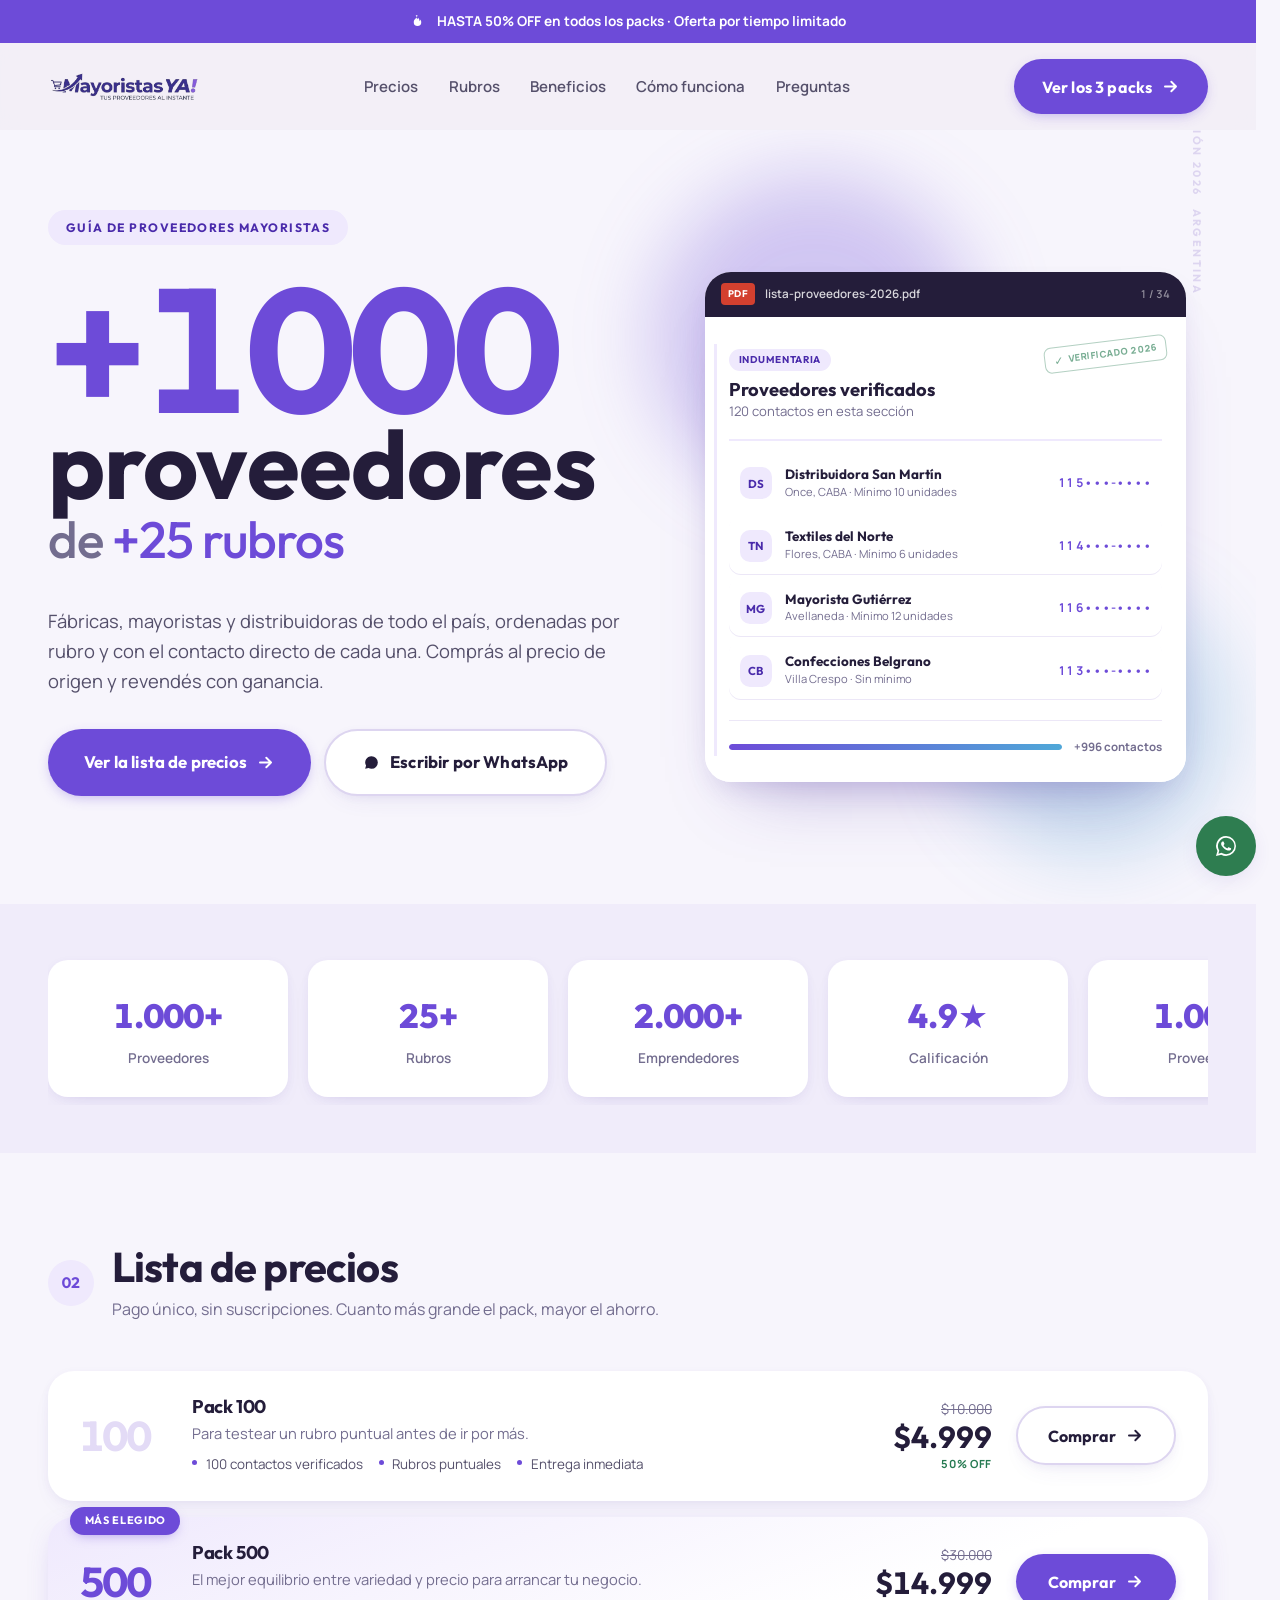
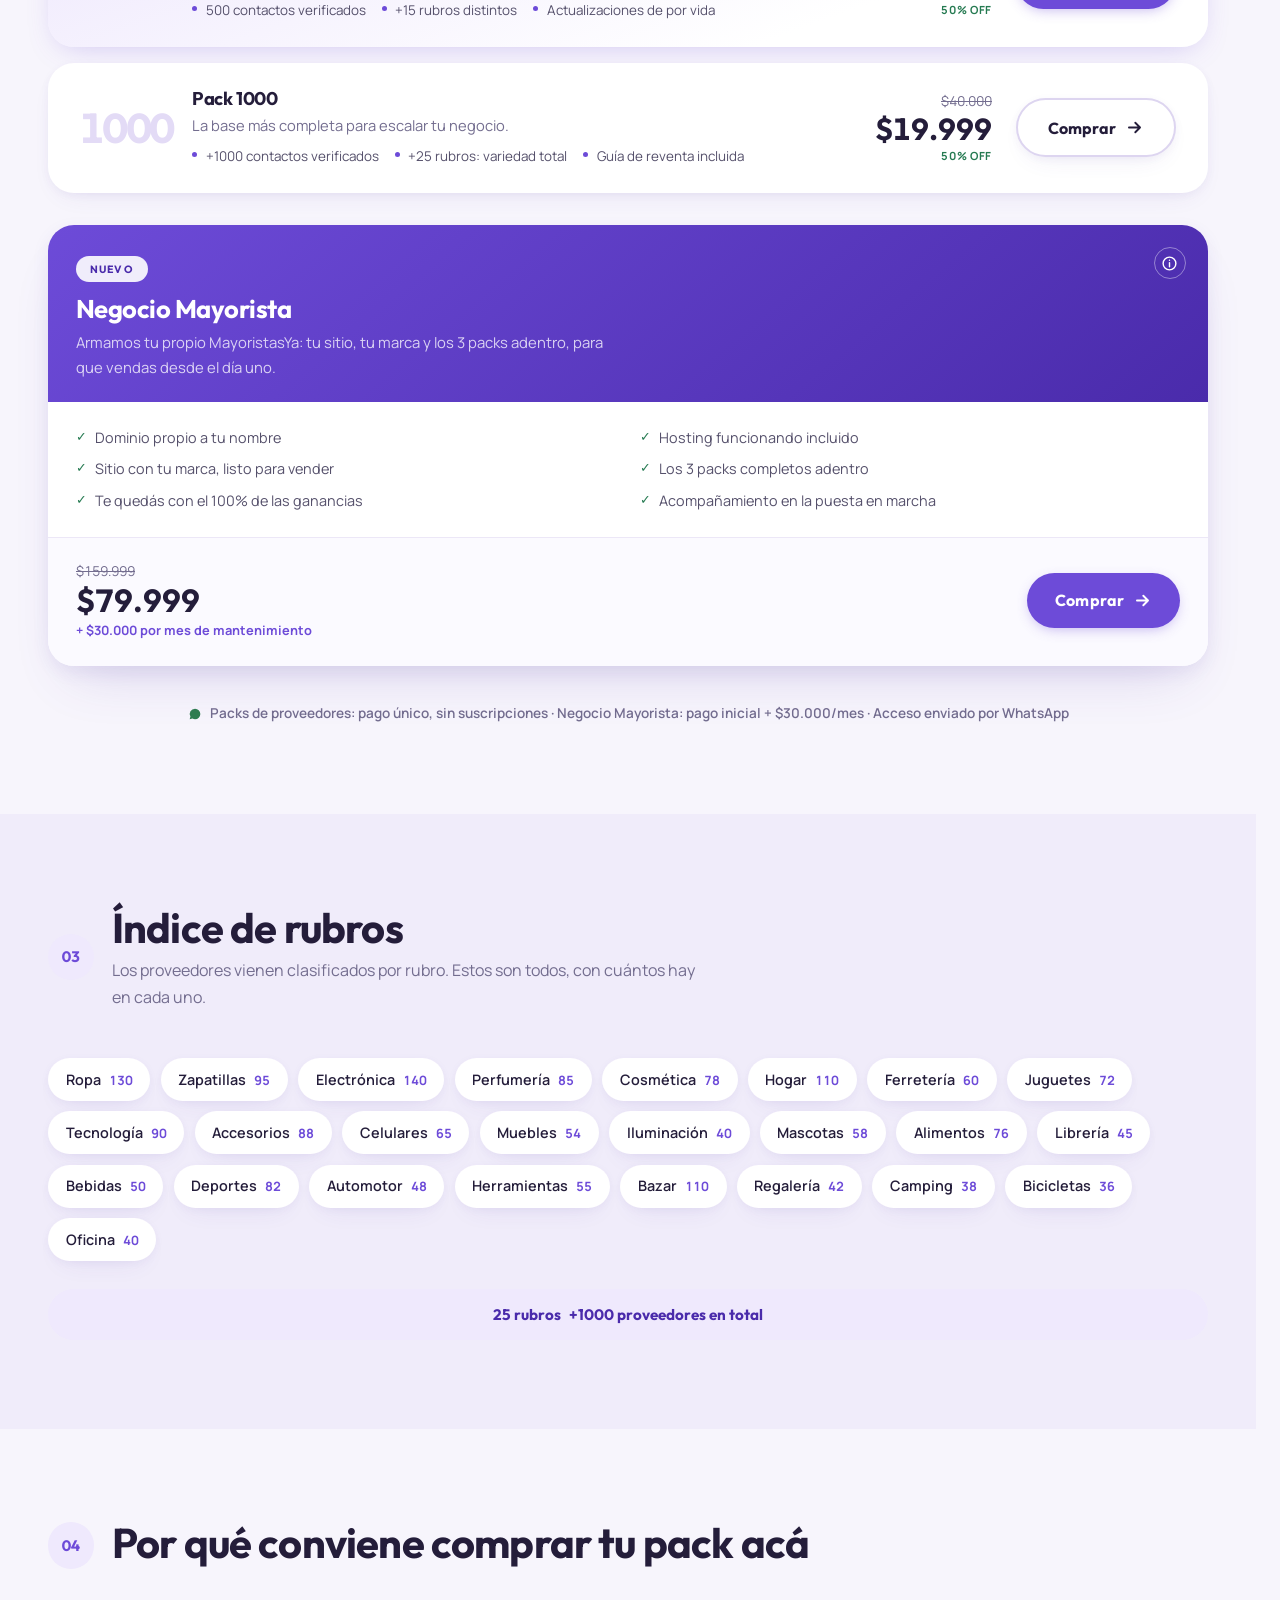
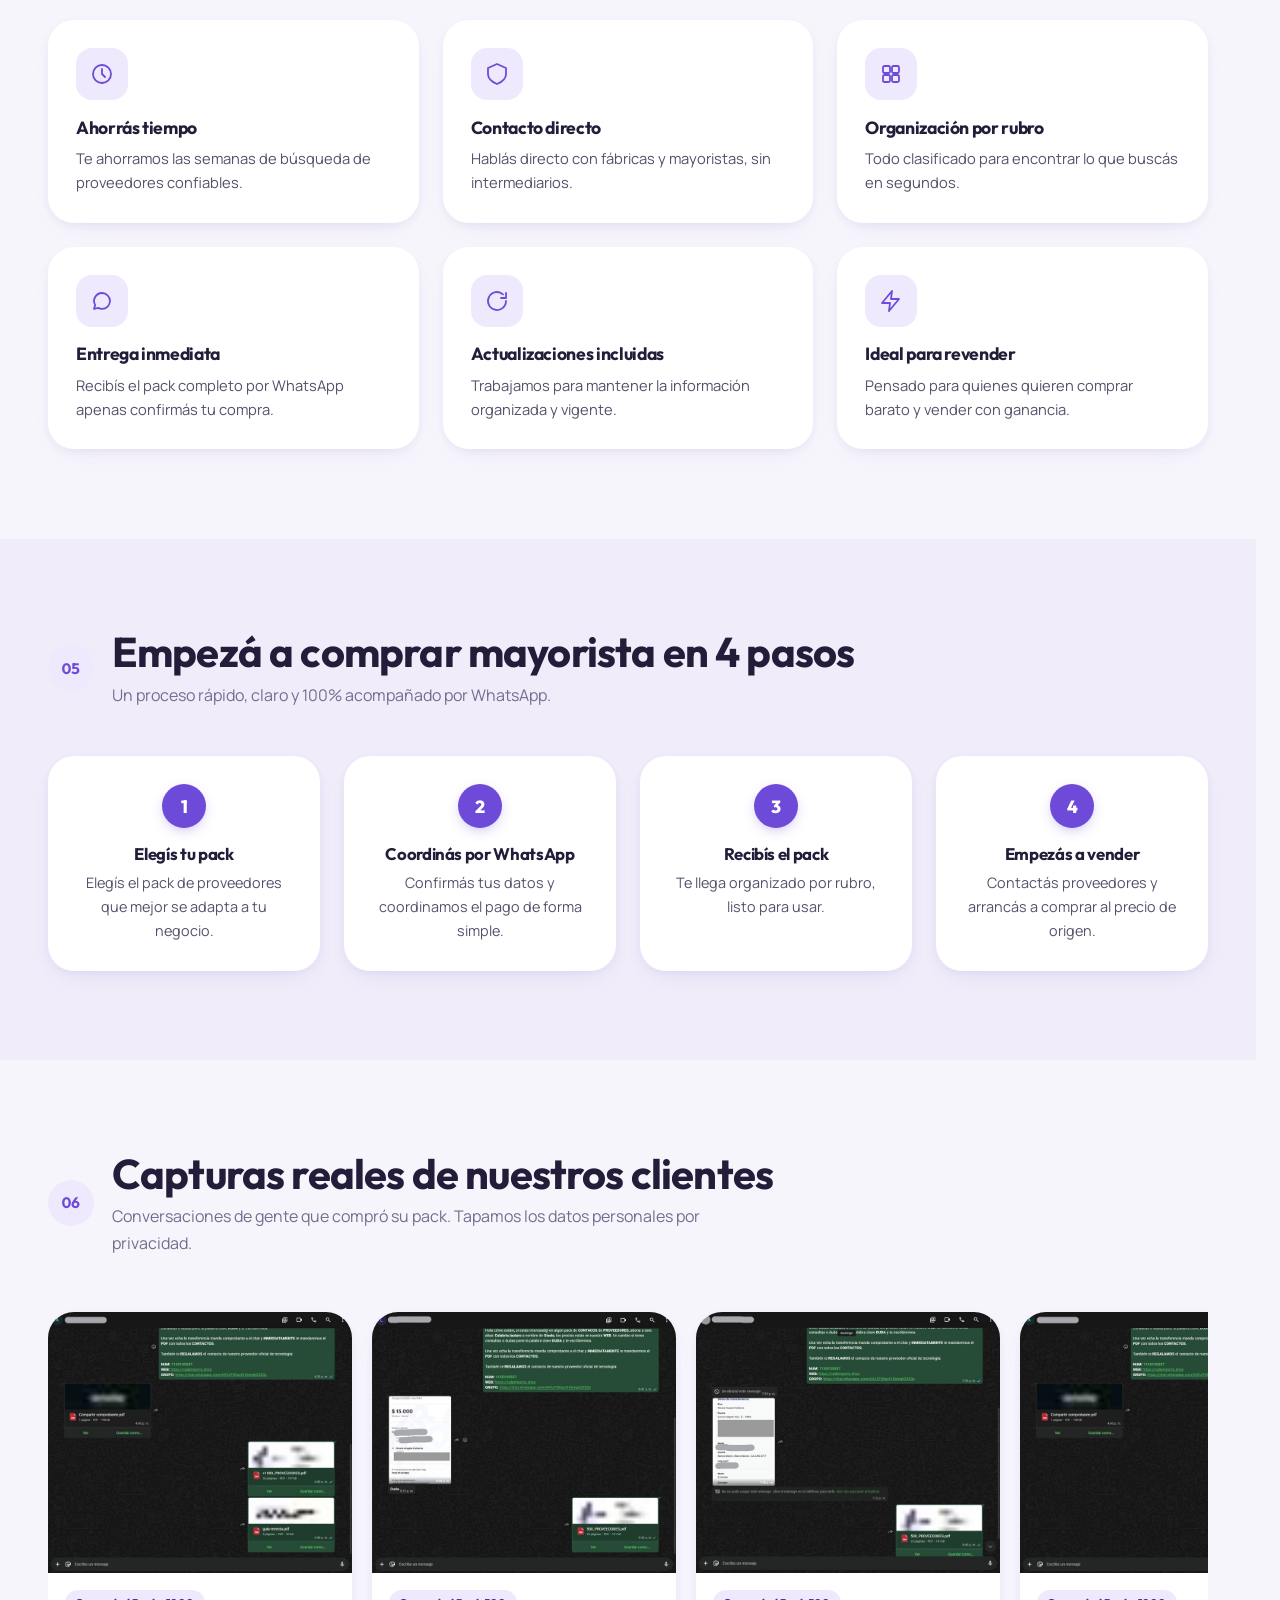
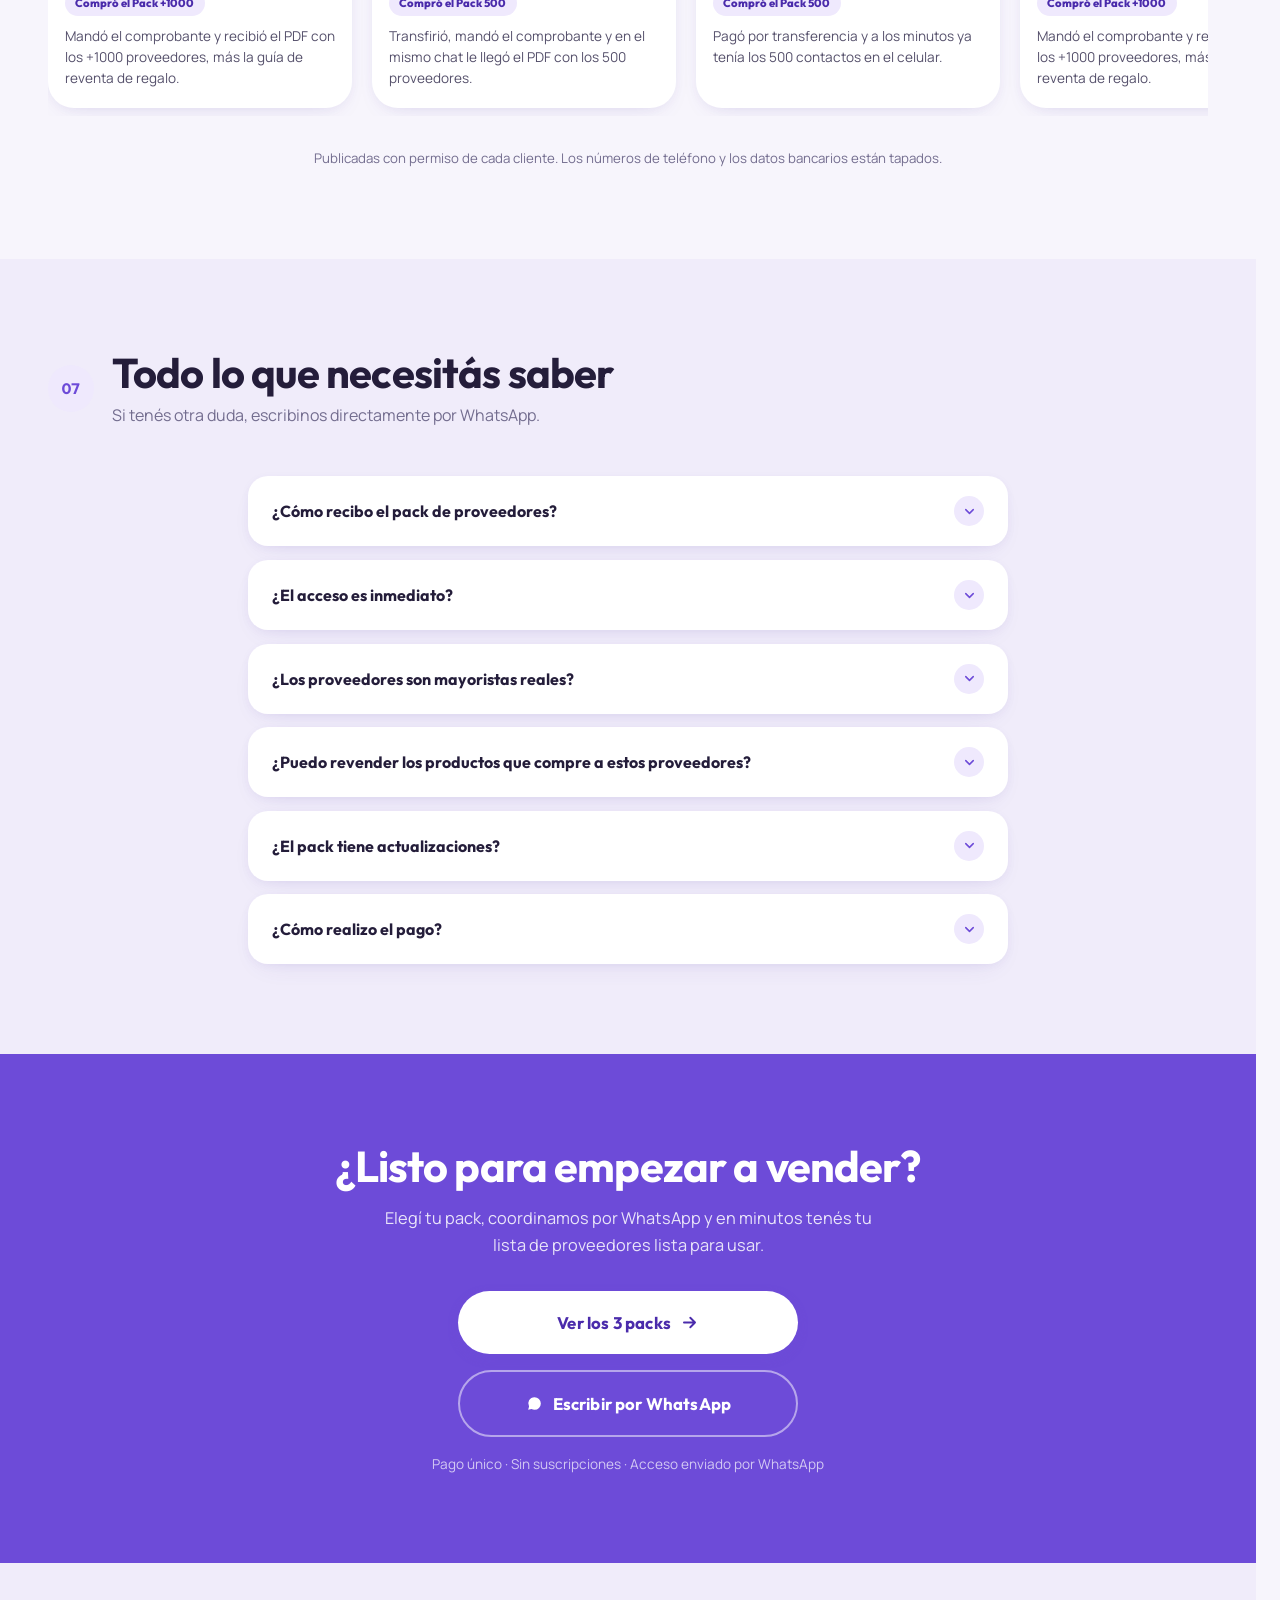
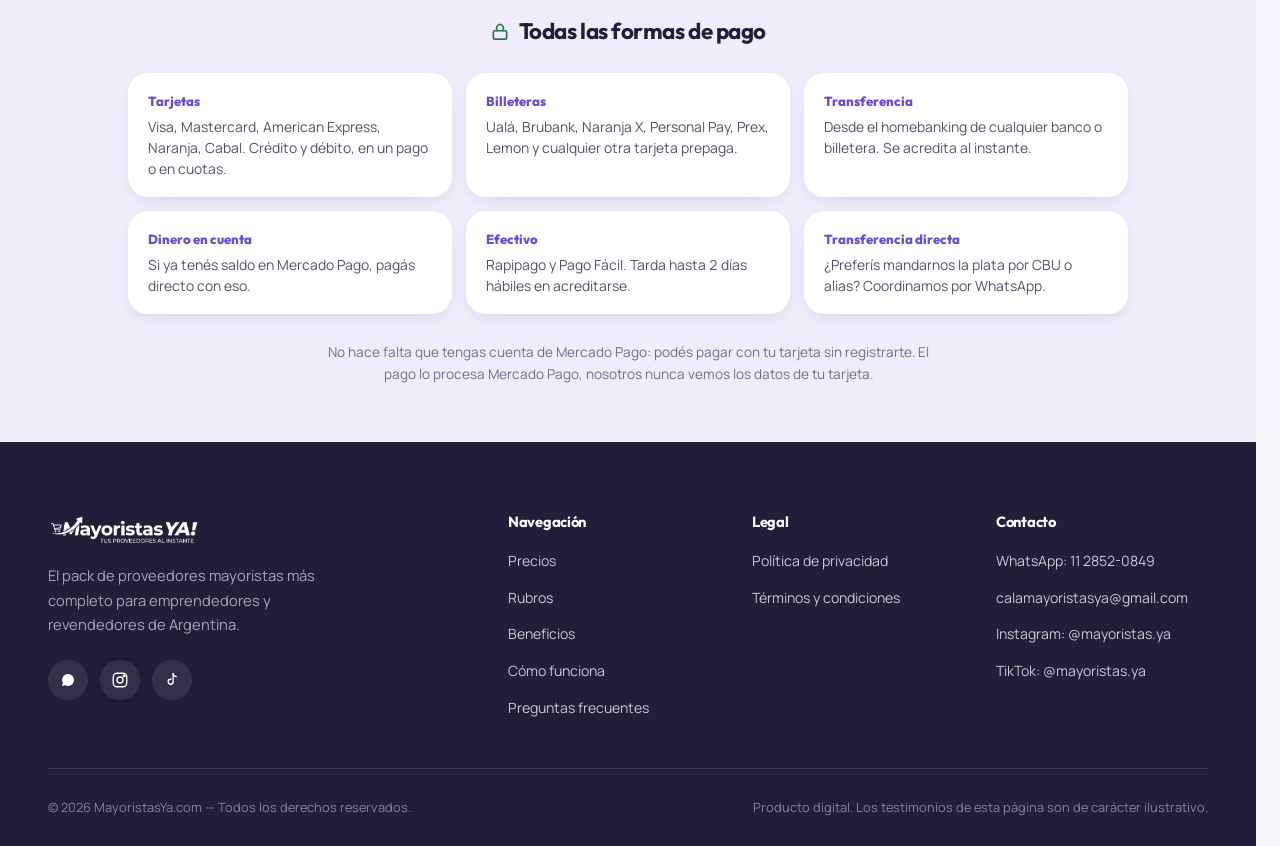
==== commit 1299aa46: "Add files via upload" ====
--- a/index.html
+++ b/index.html
@@ -4,9 +4,9 @@
 <meta charset="UTF-8">
 <meta name="viewport" content="width=device-width, initial-scale=1, viewport-fit=cover">
 <!-- Google Analytics (GA4) - configurar ID en js/analytics.js -->
-<script src="js/analytics.js?v=20260829" defer></script>
+<script src="js/analytics.js?v=20260902b" defer></script>
 <!-- Registro automático de pedidos (Google Sheets) - configurar URL en js/orders.js -->
-<script src="js/orders.js?v=20260829" defer></script>
+<script src="js/orders.js?v=20260902b" defer></script>
 <title>Proveedores Mayoristas Argentina | +1000 Contactos</title>
 <meta name="description" content="Lista de proveedores mayoristas para revender: ropa, calzado, tecnología, hogar y +25 rubros. Desde $4.999, pago único y entrega al instante por WhatsApp.">
 <meta name="author" content="MayoristasYa.com">
@@ -31,16 +31,16 @@
 <meta name="twitter:description" content="Lista de proveedores mayoristas para revender: ropa, calzado, tecnología, hogar y +25 rubros. Desde $4.999, entrega al instante por WhatsApp.">
 <meta name="twitter:image" content="https://www.mayoristasya.com/images/og-image.jpg">
 
-<meta name="theme-color" content="#6c3ce0">
+<meta name="theme-color" content="#6d4bd8">
 <link rel="icon" type="image/png" sizes="32x32" href="images/favicon-32.png">
 <link rel="icon" type="image/png" sizes="512x512" href="images/favicon-512.png">
 <link rel="apple-touch-icon" sizes="180x180" href="images/favicon-180.png">
 
 <link rel="preconnect" href="https://fonts.googleapis.com">
 <link rel="preconnect" href="https://fonts.gstatic.com" crossorigin>
-<link href="https://fonts.googleapis.com/css2?family=Inter:wght@400;500;600;700;800&family=Poppins:wght@700;800&display=swap" rel="stylesheet">
-
-<link rel="stylesheet" href="css/styles.css?v=20260829">
+<link href="https://fonts.googleapis.com/css2?family=Outfit:wght@500;600;700&family=Manrope:wght@400;500;600;700;800&display=swap" rel="stylesheet">
+
+<link rel="stylesheet" href="css/styles.css?v=20260902b">
 
 <script type="application/ld+json">
 {
@@ -125,17 +125,20 @@
 <a class="skip-link" href="#main">Saltar al contenido principal</a>
 <div class="scroll-progress" id="scrollProgress"></div>
 
-<!-- ===================== BARRA DE OFERTA + HEADER ===================== -->
-<div class="top-fixed" id="topFixed">
-  <div class="offer-banner" id="offerBanner" role="note">
-    <div class="container">
-      <svg viewBox="0 0 24 24" fill="currentColor" aria-hidden="true"><path d="M12 2c-.3 2.5-1.6 3.8-3 5.2C7.4 8.8 6 10.5 6 13a6 6 0 0 0 12 0c0-2-1-3.5-2.3-4.8.3 1.5-.2 2.6-1 3.2.4-2-.3-4-1.7-5.4-.5 1.4-1.3 2-2 2.3.4-2.3-.2-4.4-2-6.3Z"/></svg>
-      <span class="full">HASTA 50% OFF en todos los packs · Oferta por tiempo limitado</span>
-      <span class="short">HASTA 50% OFF en todos los packs</span>
-    </div>
+<!-- ===================== BARRA DE OFERTA ===================== -->
+<div class="offer-banner" id="offerBanner" role="note">
+  <div class="container">
+    <svg viewBox="0 0 24 24" fill="currentColor" aria-hidden="true"><path d="M12 2c-.3 2.5-1.6 3.8-3 5.2C7.4 8.8 6 10.5 6 13a6 6 0 0 0 12 0c0-2-1-3.5-2.3-4.8.3 1.5-.2 2.6-1 3.2.4-2-.3-4-1.7-5.4-.5 1.4-1.3 2-2 2.3.4-2.3-.2-4.4-2-6.3Z"/></svg>
+    <span class="full">HASTA 50% OFF en todos los packs · Oferta por tiempo limitado</span>
+    <span class="short">HASTA 50% OFF en todos los packs</span>
   </div>
-
-  <header class="site-header" id="siteHeader">
+</div>
+
+<!-- ===================== HEADER =====================
+     Va suelto, NO dentro de un wrapper: un elemento sticky solo se pega
+     mientras su contenedor está en pantalla. Metido en un div corto, el
+     header se despegaba apenas pasabas esa altura. -->
+<header class="site-header" id="siteHeader">
     <div class="container">
       <a href="#main" class="logo" aria-label="MayoristasYa.com - Inicio">
         <img src="images/logo-full.png" alt="MayoristasYa - Tus proveedores al instante" class="logo-img" width="523" height="110" fetchpriority="high">
@@ -163,8 +166,7 @@
         </button>
       </div>
     </div>
-  </header>
-</div>
+</header>
 
 <nav class="mobile-nav" id="mobileNav" aria-label="Navegación móvil">
   <ul>
@@ -192,101 +194,128 @@
 
 <main id="main">
 
-  <!-- ===================== HERO ===================== -->
-  <section class="hero" id="hero">
+  <!-- ===================== PORTADA ===================== -->
+  <section class="portada" id="hero">
     <div class="container">
-      <div class="hero-copy reveal">
-        <span class="hero-badge">
-          <span class="dot" aria-hidden="true"></span>
-          +1000 proveedores verificados
-        </span>
-        <h1>La lista de <span class="hl">+1000 proveedores</span> de <span class="hl">+25 rubros</span> para emprender</h1>
-        <p class="hero-sub">Fábricas, mayoristas y distribuidoras organizadas en un solo pack digital. Comprá barato y vendé con ganancia desde hoy.</p>
-
-        <ul class="hero-trust">
-          <li>
-            <svg viewBox="0 0 24 24" fill="none" stroke="currentColor" stroke-width="2.4" stroke-linecap="round" stroke-linejoin="round" aria-hidden="true"><path d="m5 12 5 5L20 7"/></svg>
-            Contacto directo, sin intermediarios
-          </li>
-          <li>
-            <svg viewBox="0 0 24 24" fill="none" stroke="currentColor" stroke-width="2.4" stroke-linecap="round" stroke-linejoin="round" aria-hidden="true"><path d="m5 12 5 5L20 7"/></svg>
-            Acceso inmediato
-          </li>
-          <li>
-            <svg viewBox="0 0 24 24" fill="none" stroke="currentColor" stroke-width="2.4" stroke-linecap="round" stroke-linejoin="round" aria-hidden="true"><path d="m5 12 5 5L20 7"/></svg>
-            +25 rubros organizados
-          </li>
-        </ul>
-
-        <div class="hero-price">
-          <span class="from">Packs desde</span>
-          <strong>$4.999</strong>
-          <span class="chip">Pago único</span>
-        </div>
-
-        <div class="hero-actions">
-          <a class="btn btn-primary btn-lg" href="#precios">
-            Ver los 3 packs
-            <svg viewBox="0 0 24 24" fill="none" stroke="currentColor" stroke-width="2.4" stroke-linecap="round" stroke-linejoin="round" aria-hidden="true"><path d="M5 12h14M13 6l6 6-6 6"/></svg>
-          </a>
-          <a class="btn btn-outline btn-lg js-wsp" href="#" target="_blank" rel="noopener">
-            <svg viewBox="0 0 24 24" fill="currentColor" aria-hidden="true"><path d="M17.6 6.32A7.85 7.85 0 0 0 12.05 4a7.94 7.94 0 0 0-6.9 11.9L4 20l4.2-1.1a7.93 7.93 0 0 0 3.85 1h0a7.94 7.94 0 0 0 7.94-7.94 7.9 7.9 0 0 0-2.4-5.64Z"/></svg>
-            Escribir por WhatsApp
-          </a>
-        </div>
-      </div>
-
-      <div class="hero-visual reveal">
-        <div class="doc-mockup">
-          <div class="doc-card">
-            <div class="doc-card-top">
-              <span class="doc-card-top-left">
-                <svg viewBox="0 0 24 24" fill="none" stroke="currentColor" stroke-width="2" stroke-linecap="round" stroke-linejoin="round" aria-hidden="true"><path d="M6 2h9l5 5v13a2 2 0 0 1-2 2H6a2 2 0 0 1-2-2V4a2 2 0 0 1 2-2Z"/><path d="M15 2v5h5"/></svg>
-                Pack Digital
-              </span>
-              <span class="doc-card-top-right">100% organizado</span>
+
+      <div class="pt-sello">
+        <span class="pt-sello-linea">Edición 2026</span>
+        <span class="pt-sello-linea">Argentina</span>
+      </div>
+
+      <div class="pt-grid">
+
+        <div class="pt-izq">
+          <p class="pt-kicker">Guía de proveedores mayoristas</p>
+
+          <h1 class="pt-titulo">
+            <span class="pt-l1">+1000</span>
+            <span class="pt-l2">proveedores</span>
+            <span class="pt-l3">de <em>+25 rubros</em></span>
+          </h1>
+
+          <p class="pt-bajada">
+            Fábricas, mayoristas y distribuidoras de todo el país, ordenadas por
+            rubro y con el contacto directo de cada una. Comprás al precio de
+            origen y revendés con ganancia.
+          </p>
+
+          <div class="pt-acciones">
+            <a class="btn btn-primary btn-lg" href="#precios">
+              Ver la lista de precios
+              <svg viewBox="0 0 24 24" fill="none" stroke="currentColor" stroke-width="2.4" stroke-linecap="round" stroke-linejoin="round" aria-hidden="true"><path d="M5 12h14M13 6l6 6-6 6"/></svg>
+            </a>
+            <a class="btn btn-outline btn-lg js-wsp" href="#" target="_blank" rel="noopener">
+              <svg viewBox="0 0 24 24" fill="currentColor" aria-hidden="true"><path d="M17.6 6.32A7.85 7.85 0 0 0 12.05 4a7.94 7.94 0 0 0-6.9 11.9L4 20l4.2-1.1a7.93 7.93 0 0 0 3.85 1h0a7.94 7.94 0 0 0 7.94-7.94 7.9 7.9 0 0 0-2.4-5.64Z"/></svg>
+              Escribir por WhatsApp
+            </a>
+          </div>
+        </div>
+
+        <div class="pt-der">
+
+          <!-- Vista previa del PDF: las fichas se van encendiendo solas -->
+          <div class="pt-visual" aria-hidden="true">
+            <span class="pt-blob pt-blob-a"></span>
+            <span class="pt-blob pt-blob-b"></span>
+
+            <!-- El marco lleva el flote: así los chips se mueven pegados a la tarjeta -->
+            <div class="pt-marco">
+            <div class="pt-tarjeta">
+              <div class="ptt-top">
+                <span class="ptt-pdf">PDF</span>
+                <span class="ptt-arch">lista-proveedores-2026.pdf</span>
+                <span class="ptt-pag">1 / 34</span>
+              </div>
+
+              <div class="ptt-hoja">
+                <span class="ptt-sello"><b>✓</b> Verificado 2026</span>
+                <div class="ptt-encabezado">
+                  <span class="ptt-tag">Indumentaria</span>
+                  <p class="ptt-titulo">Proveedores verificados</p>
+                  <p class="ptt-sub">120 contactos en esta sección</p>
+                </div>
+
+                <ul class="ptt-filas">
+                  <li style="--d:0s">
+                    <span class="ptf-ini">DS</span>
+                    <span class="ptf-datos">
+                      <b>Distribuidora San Martín</b>
+                      <small>Once, CABA · Mínimo 10 unidades</small>
+                    </span>
+                    <span class="ptf-tel">11 5•••-••••</span>
+                  </li>
+                  <li style="--d:1.6s">
+                    <span class="ptf-ini">TN</span>
+                    <span class="ptf-datos">
+                      <b>Textiles del Norte</b>
+                      <small>Flores, CABA · Mínimo 6 unidades</small>
+                    </span>
+                    <span class="ptf-tel">11 4•••-••••</span>
+                  </li>
+                  <li style="--d:3.2s">
+                    <span class="ptf-ini">MG</span>
+                    <span class="ptf-datos">
+                      <b>Mayorista Gutiérrez</b>
+                      <small>Avellaneda · Mínimo 12 unidades</small>
+                    </span>
+                    <span class="ptf-tel">11 6•••-••••</span>
+                  </li>
+                  <li style="--d:4.8s">
+                    <span class="ptf-ini">CB</span>
+                    <span class="ptf-datos">
+                      <b>Confecciones Belgrano</b>
+                      <small>Villa Crespo · Sin mínimo</small>
+                    </span>
+                    <span class="ptf-tel">11 3•••-••••</span>
+                  </li>
+                </ul>
+
+                <div class="ptt-pie">
+                  <span class="ptt-barra"><span class="ptt-barra-fill"></span></span>
+                  <span class="ptt-mas">+996 contactos</span>
+                </div>
+              </div>
             </div>
-            <div class="doc-card-body">
-              <div class="doc-brand">
-                <img src="images/favicon-180.png" alt="" class="doc-brand-mark" aria-hidden="true" width="180" height="180">
-                <strong>MayoristasYa</strong>
-              </div>
-              <h3>Lista de Proveedores 2026</h3>
-              <p>+1000 contactos · +25 rubros</p>
-              <hr>
-              <ul class="doc-rows stagger reveal">
-                <li style="--i:0"><span>Indumentaria</span><span class="doc-row-dots" aria-hidden="true"></span><b>120</b></li>
-                <li style="--i:1"><span>Calzado</span><span class="doc-row-dots" aria-hidden="true"></span><b>95</b></li>
-                <li style="--i:2"><span>Tecnología</span><span class="doc-row-dots" aria-hidden="true"></span><b>140</b></li>
-                <li style="--i:3"><span>Bazar y juguetería</span><span class="doc-row-dots" aria-hidden="true"></span><b>110</b></li>
-                <li style="--i:4"><span>Perfumería</span><span class="doc-row-dots" aria-hidden="true"></span><b>85</b></li>
-              </ul>
-              <div class="doc-more-btn">+ 20 rubros más</div>
+
             </div>
           </div>
 
-          <div class="float-pill pill-a">
-            <span class="ic" aria-hidden="true">
-              <svg viewBox="0 0 24 24" fill="none" stroke="currentColor" stroke-width="1.8" stroke-linecap="round" stroke-linejoin="round"><path d="M4 4h16v4H4zM4 20h16M6 8v12M18 8v12M9 12h6"/></svg>
-            </span>
-            <span>+25 Rubros<br><small>ropa, tech, hogar y más</small></span>
-          </div>
-          <div class="float-pill pill-b">
-            <span class="ic" aria-hidden="true">
-              <svg viewBox="0 0 24 24" fill="currentColor"><path d="M17.6 6.32A7.85 7.85 0 0 0 12.05 4a7.94 7.94 0 0 0-6.9 11.9L4 20l4.2-1.1a7.93 7.93 0 0 0 3.85 1h0a7.94 7.94 0 0 0 7.94-7.94 7.9 7.9 0 0 0-2.4-5.64Z"/></svg>
-            </span>
-            <span>Te llega por<br><small>WhatsApp</small></span>
-          </div>
-        </div>
-      </div>
+        </div>
+
+      </div>
+
     </div>
   </section>
 
   <!-- ===================== STATS ===================== -->
   <section class="stats-row bg-cream-2" aria-label="Estadísticas del pack">
     <div class="container">
-      <div class="stats-marquee reveal">
-        <div class="stats-track">
+      <!-- Carrusel continuo. El grupo va tres veces: el primero es el real y
+           los otros dos son copias para que el loop no muestre huecos. -->
+      <div class="marquesina reveal">
+        <div class="marquesina-pista marquesina-stats">
+
           <div class="stat-card">
             <div class="stat-num" data-count="1000" data-suffix="+">0</div>
             <div class="stat-label">Proveedores</div>
@@ -303,195 +332,232 @@
             <div class="stat-num" data-count="4.9" data-suffix="★" data-decimals="1">0</div>
             <div class="stat-label">Calificación</div>
           </div>
+
           <div class="stat-card" aria-hidden="true">
-            <div class="stat-num" data-count="1000" data-suffix="+">0</div>
+            <div class="stat-num">1.000+</div>
             <div class="stat-label">Proveedores</div>
           </div>
           <div class="stat-card" aria-hidden="true">
-            <div class="stat-num" data-count="25" data-suffix="+">0</div>
+            <div class="stat-num">25+</div>
             <div class="stat-label">Rubros</div>
           </div>
           <div class="stat-card" aria-hidden="true">
-            <div class="stat-num" data-count="2000" data-suffix="+">0</div>
+            <div class="stat-num">2.000+</div>
             <div class="stat-label">Emprendedores</div>
           </div>
           <div class="stat-card" aria-hidden="true">
-            <div class="stat-num" data-count="4.9" data-suffix="★" data-decimals="1">0</div>
+            <div class="stat-num">4.9★</div>
             <div class="stat-label">Calificación</div>
           </div>
+
+          <div class="stat-card" aria-hidden="true">
+            <div class="stat-num">1.000+</div>
+            <div class="stat-label">Proveedores</div>
+          </div>
+          <div class="stat-card" aria-hidden="true">
+            <div class="stat-num">25+</div>
+            <div class="stat-label">Rubros</div>
+          </div>
+          <div class="stat-card" aria-hidden="true">
+            <div class="stat-num">2.000+</div>
+            <div class="stat-label">Emprendedores</div>
+          </div>
+          <div class="stat-card" aria-hidden="true">
+            <div class="stat-num">4.9★</div>
+            <div class="stat-label">Calificación</div>
+          </div>
+
         </div>
       </div>
     </div>
   </section>
 
-  <!-- ===================== PRECIOS ===================== -->
+  <!-- ===================== PRECIOS (lista de catálogo) ===================== -->
   <section class="section-pad" id="precios">
     <div class="container">
-      <div class="section-head reveal">
-        <span class="eyebrow">Precios</span>
-        <h2>Elegí el pack ideal para vos</h2>
-        <p>Pago único, sin suscripciones. Cuanto más grande el pack, mayor el ahorro.</p>
-      </div>
-
-      <div class="grid pricing-grid stagger reveal">
-        <div class="price-card" style="--i:0">
-          <h3>Pack 100</h3>
-          <p class="price-desc">Para testear un rubro puntual antes de ir por más.</p>
-          <div class="price-row">
-            <span class="price-old">$10.000</span>
-            <span class="price-off">-50%</span>
-          </div>
-          <div class="price-new">$4.999</div>
-          <span class="price-save">Ahorrás $5.001</span>
-          <ul class="price-features">
-            <li>100 contactos de proveedores verificados</li>
-            <li>Rubros puntuales para probar una idea</li>
-            <li>Recibís todo al instante por WhatsApp</li>
-            <li>Ideal si querés probar antes de escalar</li>
-          </ul>
-          <button type="button" class="btn btn-outline btn-block js-buy" data-id="100" data-name="Pack 100" data-price="4999" data-price-label="$4.999">
-            Comprar ahora
-            <svg viewBox="0 0 24 24" fill="none" stroke="currentColor" stroke-width="2.4" stroke-linecap="round" stroke-linejoin="round" aria-hidden="true"><path d="M5 12h14M13 6l6 6-6 6"/></svg>
-          </button>
-        </div>
-
-        <div class="price-card popular" style="--i:1">
-          <span class="price-badge">⭐ Ideal para arrancar</span>
-          <h3>Pack 500</h3>
-          <p class="price-desc">El más recomendado: el mejor equilibrio entre variedad y precio para arrancar tu negocio.</p>
-          <div class="price-row">
-            <span class="price-old">$30.000</span>
-            <span class="price-off">-50%</span>
-          </div>
-          <div class="price-new">$14.999</div>
-          <span class="price-save">Ahorrás $15.001</span>
-          <ul class="price-features">
-            <li>500 contactos de proveedores verificados</li>
-            <li>+15 rubros distintos</li>
-            <li>Recibís todo al instante por WhatsApp</li>
-            <li>Actualizaciones gratis de por vida</li>
-            <li class="popular-feature">El más elegido por quienes están empezando</li>
-          </ul>
-          <button type="button" class="btn btn-primary btn-block js-buy" data-id="500" data-name="Pack 500" data-price="14999" data-price-label="$14.999">
-            Comprar ahora
-            <svg viewBox="0 0 24 24" fill="none" stroke="currentColor" stroke-width="2.4" stroke-linecap="round" stroke-linejoin="round" aria-hidden="true"><path d="M5 12h14M13 6l6 6-6 6"/></svg>
-          </button>
-        </div>
-
-        <div class="price-card" style="--i:2">
-          <h3>Pack 1000</h3>
-          <p class="price-desc">La base más completa para escalar tu negocio.</p>
-          <div class="price-row">
-            <span class="price-old">$40.000</span>
-            <span class="price-off">-50%</span>
-          </div>
-          <div class="price-new">$19.999</div>
-          <span class="price-save">Ahorrás $20.001</span>
-          <ul class="price-features">
-            <li>+1000 contactos de proveedores verificados</li>
-            <li>+25 rubros: la variedad más completa</li>
-            <li>Recibís todo al instante por WhatsApp</li>
-            <li>Actualizaciones gratis de por vida</li>
-            <li>Ideal para negocios y tiendas online</li>
-            <li class="popular-feature">Guía para arrancar a revender, incluida</li>
-          </ul>
-          <button type="button" class="btn btn-outline btn-block js-buy" data-id="1000" data-name="Pack 1000" data-price="19999" data-price-label="$19.999">
-            Comprar ahora
-            <svg viewBox="0 0 24 24" fill="none" stroke="currentColor" stroke-width="2.4" stroke-linecap="round" stroke-linejoin="round" aria-hidden="true"><path d="M5 12h14M13 6l6 6-6 6"/></svg>
-          </button>
-        </div>
-      </div>
-
-      <div class="negocio-row">
-        <div class="price-card popular negocio-card" style="--i:3">
-          <span class="price-badge">Nuevo</span>
-          <button type="button" class="negocio-info-btn" id="negocioInfoBtn" aria-haspopup="dialog" aria-label="Más información sobre Negocio Mayorista">
+
+      <header class="sec-head reveal">
+        <span class="sec-num" aria-hidden="true">02</span>
+        <div>
+          <h2>Lista de precios</h2>
+          <p>Pago único, sin suscripciones. Cuanto más grande el pack, mayor el ahorro.</p>
+        </div>
+      </header>
+
+      <div class="lista-precios reveal">
+
+        <article class="fila-pack">
+          <div class="fp-cod" aria-hidden="true">100</div>
+          <div class="fp-info">
+            <h3>Pack 100</h3>
+            <p>Para testear un rubro puntual antes de ir por más.</p>
+            <ul class="fp-detalle">
+              <li>100 contactos verificados</li>
+              <li>Rubros puntuales</li>
+              <li>Entrega inmediata</li>
+            </ul>
+          </div>
+          <div class="fp-precio">
+            <span class="fp-antes">$10.000</span>
+            <strong>$4.999</strong>
+            <span class="fp-off">50% OFF</span>
+          </div>
+          <div class="fp-accion">
+            <a class="btn btn-outline js-buy" href="checkout.html?pack=100">
+              Comprar
+              <svg viewBox="0 0 24 24" fill="none" stroke="currentColor" stroke-width="2.4" stroke-linecap="round" stroke-linejoin="round" aria-hidden="true"><path d="M5 12h14M13 6l6 6-6 6"/></svg>
+            </a>
+          </div>
+        </article>
+
+        <article class="fila-pack es-destacado">
+          <span class="fp-sello">Más elegido</span>
+          <div class="fp-cod" aria-hidden="true">500</div>
+          <div class="fp-info">
+            <h3>Pack 500</h3>
+            <p>El mejor equilibrio entre variedad y precio para arrancar tu negocio.</p>
+            <ul class="fp-detalle">
+              <li>500 contactos verificados</li>
+              <li>+15 rubros distintos</li>
+              <li>Actualizaciones de por vida</li>
+            </ul>
+          </div>
+          <div class="fp-precio">
+            <span class="fp-antes">$30.000</span>
+            <strong>$14.999</strong>
+            <span class="fp-off">50% OFF</span>
+          </div>
+          <div class="fp-accion">
+            <a class="btn btn-primary js-buy" href="checkout.html?pack=500">
+              Comprar
+              <svg viewBox="0 0 24 24" fill="none" stroke="currentColor" stroke-width="2.4" stroke-linecap="round" stroke-linejoin="round" aria-hidden="true"><path d="M5 12h14M13 6l6 6-6 6"/></svg>
+            </a>
+          </div>
+        </article>
+
+        <article class="fila-pack">
+          <div class="fp-cod" aria-hidden="true">1000</div>
+          <div class="fp-info">
+            <h3>Pack 1000</h3>
+            <p>La base más completa para escalar tu negocio.</p>
+            <ul class="fp-detalle">
+              <li>+1000 contactos verificados</li>
+              <li>+25 rubros: variedad total</li>
+              <li>Guía de reventa incluida</li>
+            </ul>
+          </div>
+          <div class="fp-precio">
+            <span class="fp-antes">$40.000</span>
+            <strong>$19.999</strong>
+            <span class="fp-off">50% OFF</span>
+          </div>
+          <div class="fp-accion">
+            <a class="btn btn-outline js-buy" href="checkout.html?pack=1000">
+              Comprar
+              <svg viewBox="0 0 24 24" fill="none" stroke="currentColor" stroke-width="2.4" stroke-linecap="round" stroke-linejoin="round" aria-hidden="true"><path d="M5 12h14M13 6l6 6-6 6"/></svg>
+            </a>
+          </div>
+        </article>
+
+      </div>
+
+      <!-- Negocio Mayorista: ficha aparte, no es un pack -->
+      <article class="ficha-negocio reveal">
+        <div class="fn-tapa">
+          <span class="fn-etiqueta">Nuevo</span>
+          <h3>Negocio Mayorista</h3>
+          <p>Armamos tu propio MayoristasYa: tu sitio, tu marca y los 3 packs adentro, para que vendas desde el día uno.</p>
+          <button type="button" class="fn-info" id="negocioInfoBtn" aria-haspopup="dialog" aria-label="Más información sobre Negocio Mayorista">
             <svg viewBox="0 0 24 24" fill="none" stroke="currentColor" stroke-width="2" stroke-linecap="round" stroke-linejoin="round" aria-hidden="true"><circle cx="12" cy="12" r="9"/><path d="M12 11v5.5"/><path d="M12 7.5h.01"/></svg>
           </button>
-          <div class="negocio-main">
-            <h3>Negocio Mayorista</h3>
-            <p class="price-desc">Armamos tu propio MayoristasYa: tu sitio, tu marca y los 3 packs de proveedores (100, 500 y +1000) para que vendas desde el día uno.</p>
-            <ul class="price-features">
-              <li>Dominio propio registrado a tu nombre</li>
-              <li>Hosting funcionando incluido</li>
-              <li>Sitio con tu marca, listo para vender</li>
-              <li>Incluye los 3 packs completos: 100, 500 y +1000 proveedores</li>
-              <li>Vendés vos y te quedás con el 100% de las ganancias</li>
-              <li class="popular-feature">Acompañamiento en la puesta en marcha</li>
-            </ul>
-          </div>
-          <div class="negocio-aside">
-            <div class="price-row">
-              <span class="price-old">$159.999</span>
-              <span class="price-off">-50%</span>
-            </div>
-            <div class="price-new">$79.999</div>
-            <span class="price-save">Ahorrás $80.000</span>
-            <p class="negocio-monthly">
-              <svg viewBox="0 0 24 24" fill="none" stroke="currentColor" stroke-width="1.9" stroke-linecap="round" stroke-linejoin="round" aria-hidden="true"><rect x="3" y="5" width="18" height="16" rx="3"/><path d="M3 10h18M8 3v4M16 3v4"/></svg>
-              <span><strong>+ $30.000 por mes</strong> de mantenimiento: dominio, hosting, soporte y actualizaciones de tu página.</span>
-            </p>
-            <button type="button" class="btn btn-outline btn-block js-buy" data-id="negocio-mayorista" data-name="Negocio Mayorista" data-price="79999" data-price-label="$79.999">
-              Comprar ahora
-              <svg viewBox="0 0 24 24" fill="none" stroke="currentColor" stroke-width="2.4" stroke-linecap="round" stroke-linejoin="round" aria-hidden="true"><path d="M5 12h14M13 6l6 6-6 6"/></svg>
-            </button>
-          </div>
-        </div>
-      </div>
+        </div>
+
+        <ul class="fn-lista">
+          <li>Dominio propio a tu nombre</li>
+          <li>Hosting funcionando incluido</li>
+          <li>Sitio con tu marca, listo para vender</li>
+          <li>Los 3 packs completos adentro</li>
+          <li>Te quedás con el 100% de las ganancias</li>
+          <li>Acompañamiento en la puesta en marcha</li>
+        </ul>
+
+        <div class="fn-pie">
+          <div class="fn-precio">
+            <span class="fp-antes">$159.999</span>
+            <strong>$79.999</strong>
+            <span class="fn-mensual">+ $30.000 por mes de mantenimiento</span>
+          </div>
+          <a class="btn btn-primary js-buy" href="checkout.html?pack=negocio-mayorista">
+            Comprar
+            <svg viewBox="0 0 24 24" fill="none" stroke="currentColor" stroke-width="2.4" stroke-linecap="round" stroke-linejoin="round" aria-hidden="true"><path d="M5 12h14M13 6l6 6-6 6"/></svg>
+          </a>
+        </div>
+      </article>
 
       <p class="pricing-note">
         <svg viewBox="0 0 24 24" fill="currentColor" aria-hidden="true"><path d="M17.6 6.32A7.85 7.85 0 0 0 12.05 4a7.94 7.94 0 0 0-6.9 11.9L4 20l4.2-1.1a7.93 7.93 0 0 0 3.85 1h0a7.94 7.94 0 0 0 7.94-7.94 7.9 7.9 0 0 0-2.4-5.64Z"/></svg>
-        Packs de proveedores: pago único, sin suscripciones · Negocio Mayorista: pago inicial + $30.000/mes de mantenimiento · Acceso enviado por WhatsApp
+        Packs de proveedores: pago único, sin suscripciones · Negocio Mayorista: pago inicial + $30.000/mes · Acceso enviado por WhatsApp
       </p>
     </div>
   </section>
 
-  <!-- ===================== RUBROS ===================== -->
+  <!-- ===================== RUBROS (índice impreso) ===================== -->
   <section class="section-pad bg-cream-2" id="rubros">
     <div class="container">
-      <div class="section-head reveal">
-        <span class="eyebrow">Qué incluye</span>
-        <h2>Proveedores organizados en +25 rubros</h2>
-        <p>Encontrá proveedores mayoristas para prácticamente cualquier tipo de negocio, todo clasificado por categoría.</p>
-      </div>
-
-      <div class="grid category-grid stagger reveal">
-        <div class="category-card" style="--i:0"><span class="cat-icon" aria-hidden="true"><svg viewBox="0 0 24 24" fill="none" stroke="currentColor" stroke-width="1.8" stroke-linecap="round" stroke-linejoin="round"><path d="M20 7 12 3 4 7v10l8 4 8-4V7Z"/><path d="M4 7l8 4 8-4M12 11v10"/></svg></span><span>Ropa</span><small>130 proveedores</small></div>
-        <div class="category-card" style="--i:1"><span class="cat-icon" aria-hidden="true"><svg viewBox="0 0 24 24" fill="none" stroke="currentColor" stroke-width="1.8" stroke-linecap="round" stroke-linejoin="round"><path d="M20 7 12 3 4 7v10l8 4 8-4V7Z"/><path d="M4 7l8 4 8-4M12 11v10"/></svg></span><span>Zapatillas</span><small>95 proveedores</small></div>
-        <div class="category-card" style="--i:2"><span class="cat-icon" aria-hidden="true"><svg viewBox="0 0 24 24" fill="none" stroke="currentColor" stroke-width="1.8" stroke-linecap="round" stroke-linejoin="round"><path d="M20 7 12 3 4 7v10l8 4 8-4V7Z"/><path d="M4 7l8 4 8-4M12 11v10"/></svg></span><span>Electrónica</span><small>140 proveedores</small></div>
-        <div class="category-card" style="--i:3"><span class="cat-icon" aria-hidden="true"><svg viewBox="0 0 24 24" fill="none" stroke="currentColor" stroke-width="1.8" stroke-linecap="round" stroke-linejoin="round"><path d="M20 7 12 3 4 7v10l8 4 8-4V7Z"/><path d="M4 7l8 4 8-4M12 11v10"/></svg></span><span>Perfumería</span><small>85 proveedores</small></div>
-        <div class="category-card" style="--i:4"><span class="cat-icon" aria-hidden="true"><svg viewBox="0 0 24 24" fill="none" stroke="currentColor" stroke-width="1.8" stroke-linecap="round" stroke-linejoin="round"><path d="M20 7 12 3 4 7v10l8 4 8-4V7Z"/><path d="M4 7l8 4 8-4M12 11v10"/></svg></span><span>Cosmética</span><small>78 proveedores</small></div>
-        <div class="category-card" style="--i:5"><span class="cat-icon" aria-hidden="true"><svg viewBox="0 0 24 24" fill="none" stroke="currentColor" stroke-width="1.8" stroke-linecap="round" stroke-linejoin="round"><path d="M20 7 12 3 4 7v10l8 4 8-4V7Z"/><path d="M4 7l8 4 8-4M12 11v10"/></svg></span><span>Hogar</span><small>110 proveedores</small></div>
-        <div class="category-card" style="--i:6"><span class="cat-icon" aria-hidden="true"><svg viewBox="0 0 24 24" fill="none" stroke="currentColor" stroke-width="1.8" stroke-linecap="round" stroke-linejoin="round"><path d="M20 7 12 3 4 7v10l8 4 8-4V7Z"/><path d="M4 7l8 4 8-4M12 11v10"/></svg></span><span>Ferretería</span><small>60 proveedores</small></div>
-        <div class="category-card" style="--i:7"><span class="cat-icon" aria-hidden="true"><svg viewBox="0 0 24 24" fill="none" stroke="currentColor" stroke-width="1.8" stroke-linecap="round" stroke-linejoin="round"><path d="M20 7 12 3 4 7v10l8 4 8-4V7Z"/><path d="M4 7l8 4 8-4M12 11v10"/></svg></span><span>Juguetes</span><small>72 proveedores</small></div>
-        <div class="category-card" style="--i:8"><span class="cat-icon" aria-hidden="true"><svg viewBox="0 0 24 24" fill="none" stroke="currentColor" stroke-width="1.8" stroke-linecap="round" stroke-linejoin="round"><path d="M20 7 12 3 4 7v10l8 4 8-4V7Z"/><path d="M4 7l8 4 8-4M12 11v10"/></svg></span><span>Tecnología</span><small>90 proveedores</small></div>
-        <div class="category-card" style="--i:9"><span class="cat-icon" aria-hidden="true"><svg viewBox="0 0 24 24" fill="none" stroke="currentColor" stroke-width="1.8" stroke-linecap="round" stroke-linejoin="round"><path d="M20 7 12 3 4 7v10l8 4 8-4V7Z"/><path d="M4 7l8 4 8-4M12 11v10"/></svg></span><span>Accesorios</span><small>88 proveedores</small></div>
-        <div class="category-card" style="--i:10"><span class="cat-icon" aria-hidden="true"><svg viewBox="0 0 24 24" fill="none" stroke="currentColor" stroke-width="1.8" stroke-linecap="round" stroke-linejoin="round"><path d="M20 7 12 3 4 7v10l8 4 8-4V7Z"/><path d="M4 7l8 4 8-4M12 11v10"/></svg></span><span>Celulares</span><small>65 proveedores</small></div>
-        <div class="category-card" style="--i:11"><span class="cat-icon" aria-hidden="true"><svg viewBox="0 0 24 24" fill="none" stroke="currentColor" stroke-width="1.8" stroke-linecap="round" stroke-linejoin="round"><path d="M20 7 12 3 4 7v10l8 4 8-4V7Z"/><path d="M4 7l8 4 8-4M12 11v10"/></svg></span><span>Muebles</span><small>54 proveedores</small></div>
-        <div class="category-card" style="--i:12"><span class="cat-icon" aria-hidden="true"><svg viewBox="0 0 24 24" fill="none" stroke="currentColor" stroke-width="1.8" stroke-linecap="round" stroke-linejoin="round"><path d="M20 7 12 3 4 7v10l8 4 8-4V7Z"/><path d="M4 7l8 4 8-4M12 11v10"/></svg></span><span>Iluminación</span><small>40 proveedores</small></div>
-        <div class="category-card" style="--i:13"><span class="cat-icon" aria-hidden="true"><svg viewBox="0 0 24 24" fill="none" stroke="currentColor" stroke-width="1.8" stroke-linecap="round" stroke-linejoin="round"><path d="M20 7 12 3 4 7v10l8 4 8-4V7Z"/><path d="M4 7l8 4 8-4M12 11v10"/></svg></span><span>Mascotas</span><small>58 proveedores</small></div>
-        <div class="category-card" style="--i:14"><span class="cat-icon" aria-hidden="true"><svg viewBox="0 0 24 24" fill="none" stroke="currentColor" stroke-width="1.8" stroke-linecap="round" stroke-linejoin="round"><path d="M20 7 12 3 4 7v10l8 4 8-4V7Z"/><path d="M4 7l8 4 8-4M12 11v10"/></svg></span><span>Alimentos</span><small>76 proveedores</small></div>
-        <div class="category-card" style="--i:15"><span class="cat-icon" aria-hidden="true"><svg viewBox="0 0 24 24" fill="none" stroke="currentColor" stroke-width="1.8" stroke-linecap="round" stroke-linejoin="round"><path d="M20 7 12 3 4 7v10l8 4 8-4V7Z"/><path d="M4 7l8 4 8-4M12 11v10"/></svg></span><span>Librería</span><small>45 proveedores</small></div>
-        <div class="category-card" style="--i:16"><span class="cat-icon" aria-hidden="true"><svg viewBox="0 0 24 24" fill="none" stroke="currentColor" stroke-width="1.8" stroke-linecap="round" stroke-linejoin="round"><path d="M20 7 12 3 4 7v10l8 4 8-4V7Z"/><path d="M4 7l8 4 8-4M12 11v10"/></svg></span><span>Bebidas</span><small>50 proveedores</small></div>
-        <div class="category-card" style="--i:17"><span class="cat-icon" aria-hidden="true"><svg viewBox="0 0 24 24" fill="none" stroke="currentColor" stroke-width="1.8" stroke-linecap="round" stroke-linejoin="round"><path d="M20 7 12 3 4 7v10l8 4 8-4V7Z"/><path d="M4 7l8 4 8-4M12 11v10"/></svg></span><span>Deportes</span><small>82 proveedores</small></div>
-        <div class="category-card" style="--i:18"><span class="cat-icon" aria-hidden="true"><svg viewBox="0 0 24 24" fill="none" stroke="currentColor" stroke-width="1.8" stroke-linecap="round" stroke-linejoin="round"><path d="M20 7 12 3 4 7v10l8 4 8-4V7Z"/><path d="M4 7l8 4 8-4M12 11v10"/></svg></span><span>Automotor</span><small>48 proveedores</small></div>
-        <div class="category-card" style="--i:19"><span class="cat-icon" aria-hidden="true"><svg viewBox="0 0 24 24" fill="none" stroke="currentColor" stroke-width="1.8" stroke-linecap="round" stroke-linejoin="round"><path d="M20 7 12 3 4 7v10l8 4 8-4V7Z"/><path d="M4 7l8 4 8-4M12 11v10"/></svg></span><span>Herramientas</span><small>55 proveedores</small></div>
-        <div class="category-card" style="--i:20"><span class="cat-icon" aria-hidden="true"><svg viewBox="0 0 24 24" fill="none" stroke="currentColor" stroke-width="1.8" stroke-linecap="round" stroke-linejoin="round"><path d="M20 7 12 3 4 7v10l8 4 8-4V7Z"/><path d="M4 7l8 4 8-4M12 11v10"/></svg></span><span>Bazar</span><small>110 proveedores</small></div>
-        <div class="category-card" style="--i:21"><span class="cat-icon" aria-hidden="true"><svg viewBox="0 0 24 24" fill="none" stroke="currentColor" stroke-width="1.8" stroke-linecap="round" stroke-linejoin="round"><path d="M20 7 12 3 4 7v10l8 4 8-4V7Z"/><path d="M4 7l8 4 8-4M12 11v10"/></svg></span><span>Regalería</span><small>42 proveedores</small></div>
-        <div class="category-card" style="--i:22"><span class="cat-icon" aria-hidden="true"><svg viewBox="0 0 24 24" fill="none" stroke="currentColor" stroke-width="1.8" stroke-linecap="round" stroke-linejoin="round"><path d="M20 7 12 3 4 7v10l8 4 8-4V7Z"/><path d="M4 7l8 4 8-4M12 11v10"/></svg></span><span>Camping</span><small>38 proveedores</small></div>
-        <div class="category-card" style="--i:23"><span class="cat-icon" aria-hidden="true"><svg viewBox="0 0 24 24" fill="none" stroke="currentColor" stroke-width="1.8" stroke-linecap="round" stroke-linejoin="round"><path d="M20 7 12 3 4 7v10l8 4 8-4V7Z"/><path d="M4 7l8 4 8-4M12 11v10"/></svg></span><span>Bicicletas</span><small>36 proveedores</small></div>
-        <div class="category-card" style="--i:24"><span class="cat-icon" aria-hidden="true"><svg viewBox="0 0 24 24" fill="none" stroke="currentColor" stroke-width="1.8" stroke-linecap="round" stroke-linejoin="round"><path d="M20 7 12 3 4 7v10l8 4 8-4V7Z"/><path d="M4 7l8 4 8-4M12 11v10"/></svg></span><span>Oficina</span><small>40 proveedores</small></div>
-      </div>
+
+      <header class="sec-head reveal">
+        <span class="sec-num" aria-hidden="true">03</span>
+        <div>
+          <h2>Índice de rubros</h2>
+          <p>Los proveedores vienen clasificados por rubro. Estos son todos, con cuántos hay en cada uno.</p>
+        </div>
+      </header>
+
+      <ul class="indice-rubros stagger reveal">
+        <li style="--i:0"><span class="idx-nom">Ropa</span><span class="idx-puntos" aria-hidden="true"></span><span class="idx-num">130</span></li>
+        <li style="--i:1"><span class="idx-nom">Zapatillas</span><span class="idx-puntos" aria-hidden="true"></span><span class="idx-num">95</span></li>
+        <li style="--i:2"><span class="idx-nom">Electrónica</span><span class="idx-puntos" aria-hidden="true"></span><span class="idx-num">140</span></li>
+        <li style="--i:3"><span class="idx-nom">Perfumería</span><span class="idx-puntos" aria-hidden="true"></span><span class="idx-num">85</span></li>
+        <li style="--i:4"><span class="idx-nom">Cosmética</span><span class="idx-puntos" aria-hidden="true"></span><span class="idx-num">78</span></li>
+        <li style="--i:5"><span class="idx-nom">Hogar</span><span class="idx-puntos" aria-hidden="true"></span><span class="idx-num">110</span></li>
+        <li style="--i:6"><span class="idx-nom">Ferretería</span><span class="idx-puntos" aria-hidden="true"></span><span class="idx-num">60</span></li>
+        <li style="--i:7"><span class="idx-nom">Juguetes</span><span class="idx-puntos" aria-hidden="true"></span><span class="idx-num">72</span></li>
+        <li style="--i:8"><span class="idx-nom">Tecnología</span><span class="idx-puntos" aria-hidden="true"></span><span class="idx-num">90</span></li>
+        <li style="--i:9"><span class="idx-nom">Accesorios</span><span class="idx-puntos" aria-hidden="true"></span><span class="idx-num">88</span></li>
+        <li style="--i:10"><span class="idx-nom">Celulares</span><span class="idx-puntos" aria-hidden="true"></span><span class="idx-num">65</span></li>
+        <li style="--i:11"><span class="idx-nom">Muebles</span><span class="idx-puntos" aria-hidden="true"></span><span class="idx-num">54</span></li>
+        <li style="--i:12"><span class="idx-nom">Iluminación</span><span class="idx-puntos" aria-hidden="true"></span><span class="idx-num">40</span></li>
+        <li style="--i:13"><span class="idx-nom">Mascotas</span><span class="idx-puntos" aria-hidden="true"></span><span class="idx-num">58</span></li>
+        <li style="--i:14"><span class="idx-nom">Alimentos</span><span class="idx-puntos" aria-hidden="true"></span><span class="idx-num">76</span></li>
+        <li style="--i:15"><span class="idx-nom">Librería</span><span class="idx-puntos" aria-hidden="true"></span><span class="idx-num">45</span></li>
+        <li style="--i:16"><span class="idx-nom">Bebidas</span><span class="idx-puntos" aria-hidden="true"></span><span class="idx-num">50</span></li>
+        <li style="--i:17"><span class="idx-nom">Deportes</span><span class="idx-puntos" aria-hidden="true"></span><span class="idx-num">82</span></li>
+        <li style="--i:18"><span class="idx-nom">Automotor</span><span class="idx-puntos" aria-hidden="true"></span><span class="idx-num">48</span></li>
+        <li style="--i:19"><span class="idx-nom">Herramientas</span><span class="idx-puntos" aria-hidden="true"></span><span class="idx-num">55</span></li>
+        <li style="--i:20"><span class="idx-nom">Bazar</span><span class="idx-puntos" aria-hidden="true"></span><span class="idx-num">110</span></li>
+        <li style="--i:21"><span class="idx-nom">Regalería</span><span class="idx-puntos" aria-hidden="true"></span><span class="idx-num">42</span></li>
+        <li style="--i:22"><span class="idx-nom">Camping</span><span class="idx-puntos" aria-hidden="true"></span><span class="idx-num">38</span></li>
+        <li style="--i:23"><span class="idx-nom">Bicicletas</span><span class="idx-puntos" aria-hidden="true"></span><span class="idx-num">36</span></li>
+        <li style="--i:24"><span class="idx-nom">Oficina</span><span class="idx-puntos" aria-hidden="true"></span><span class="idx-num">40</span></li>
+      </ul>
+
+      <p class="indice-pie">
+        <span>25 rubros</span>
+        <span class="idx-puntos" aria-hidden="true"></span>
+        <span>+1000 proveedores en total</span>
+      </p>
     </div>
   </section>
 
   <!-- ===================== BENEFICIOS ===================== -->
   <section class="section-pad" id="beneficios">
     <div class="container">
-      <div class="section-head reveal">
-        <span class="eyebrow">Beneficios</span>
-        <h2>Por qué conviene comprar tu pack acá</h2>
-      </div>
+      <header class="sec-head reveal">
+        <span class="sec-num" aria-hidden="true">04</span>
+        <div>
+          <h2>Por qué conviene comprar tu pack acá</h2>
+        </div>
+      </header>
 
       <div class="grid benefits-grid stagger reveal">
         <div class="benefit-card" style="--i:0">
@@ -531,11 +597,13 @@
   <!-- ===================== CÓMO FUNCIONA ===================== -->
   <section class="section-pad bg-cream-2" id="como-funciona">
     <div class="container">
-      <div class="section-head reveal">
-        <span class="eyebrow">Cómo funciona</span>
-        <h2>Empezá a comprar mayorista en 4 pasos</h2>
-        <p>Un proceso rápido, claro y 100% acompañado por WhatsApp.</p>
-      </div>
+      <header class="sec-head reveal">
+        <span class="sec-num" aria-hidden="true">05</span>
+        <div>
+          <h2>Empezá a comprar mayorista en 4 pasos</h2>
+          <p>Un proceso rápido, claro y 100% acompañado por WhatsApp.</p>
+        </div>
+      </header>
 
       <div class="grid steps-grid stagger reveal">
         <div class="step-card" style="--i:0">
@@ -565,72 +633,118 @@
   <!-- ===================== TESTIMONIOS ===================== -->
   <section class="section-pad" id="testimonios">
     <div class="container">
-      <div class="section-head reveal">
-        <span class="eyebrow">Testimonios</span>
-        <h2>Lo que dicen quienes usan el pack</h2>
-        <p>Testimonios de ejemplo, con fines ilustrativos.</p>
-      </div>
-
-      <div class="grid testimonial-grid stagger reveal">
-        <div class="testimonial-card" style="--i:0">
-          <span class="testimonial-tag">Ejemplo ilustrativo</span>
-          <div class="stars" aria-hidden="true">
-            <svg viewBox="0 0 24 24" fill="currentColor"><path d="m12 2 3.1 6.3 6.9 1-5 4.9 1.2 6.8L12 17.8 5.8 21l1.2-6.8-5-4.9 6.9-1Z"/></svg>
-            <svg viewBox="0 0 24 24" fill="currentColor"><path d="m12 2 3.1 6.3 6.9 1-5 4.9 1.2 6.8L12 17.8 5.8 21l1.2-6.8-5-4.9 6.9-1Z"/></svg>
-            <svg viewBox="0 0 24 24" fill="currentColor"><path d="m12 2 3.1 6.3 6.9 1-5 4.9 1.2 6.8L12 17.8 5.8 21l1.2-6.8-5-4.9 6.9-1Z"/></svg>
-            <svg viewBox="0 0 24 24" fill="currentColor"><path d="m12 2 3.1 6.3 6.9 1-5 4.9 1.2 6.8L12 17.8 5.8 21l1.2-6.8-5-4.9 6.9-1Z"/></svg>
-            <svg viewBox="0 0 24 24" fill="currentColor"><path d="m12 2 3.1 6.3 6.9 1-5 4.9 1.2 6.8L12 17.8 5.8 21l1.2-6.8-5-4.9 6.9-1Z"/></svg>
-          </div>
-          <p>"Arranqué sin saber por dónde buscar proveedores. Con el pack encontré varios rubros para probar y armar mi primer catálogo."</p>
-          <div class="testimonial-author">
-            <span class="avatar" aria-hidden="true">M</span>
-            <div><strong>Marina R.</strong><span>Emprendedora, ejemplo</span></div>
-          </div>
-        </div>
-
-        <div class="testimonial-card" style="--i:1">
-          <span class="testimonial-tag">Ejemplo ilustrativo</span>
-          <div class="stars" aria-hidden="true">
-            <svg viewBox="0 0 24 24" fill="currentColor"><path d="m12 2 3.1 6.3 6.9 1-5 4.9 1.2 6.8L12 17.8 5.8 21l1.2-6.8-5-4.9 6.9-1Z"/></svg>
-            <svg viewBox="0 0 24 24" fill="currentColor"><path d="m12 2 3.1 6.3 6.9 1-5 4.9 1.2 6.8L12 17.8 5.8 21l1.2-6.8-5-4.9 6.9-1Z"/></svg>
-            <svg viewBox="0 0 24 24" fill="currentColor"><path d="m12 2 3.1 6.3 6.9 1-5 4.9 1.2 6.8L12 17.8 5.8 21l1.2-6.8-5-4.9 6.9-1Z"/></svg>
-            <svg viewBox="0 0 24 24" fill="currentColor"><path d="m12 2 3.1 6.3 6.9 1-5 4.9 1.2 6.8L12 17.8 5.8 21l1.2-6.8-5-4.9 6.9-1Z"/></svg>
-            <svg viewBox="0 0 24 24" fill="currentColor"><path d="m12 2 3.1 6.3 6.9 1-5 4.9 1.2 6.8L12 17.8 5.8 21l1.2-6.8-5-4.9 6.9-1Z"/></svg>
-          </div>
-          <p>"Ya revendía ropa, pero sumé proveedores de accesorios y perfumería para ofrecer más variedad a mis clientes."</p>
-          <div class="testimonial-author">
-            <span class="avatar" aria-hidden="true">F</span>
-            <div><strong>Facundo G.</strong><span>Revendedor, ejemplo</span></div>
-          </div>
-        </div>
-
-        <div class="testimonial-card" style="--i:2">
-          <span class="testimonial-tag">Ejemplo ilustrativo</span>
-          <div class="stars" aria-hidden="true">
-            <svg viewBox="0 0 24 24" fill="currentColor"><path d="m12 2 3.1 6.3 6.9 1-5 4.9 1.2 6.8L12 17.8 5.8 21l1.2-6.8-5-4.9 6.9-1Z"/></svg>
-            <svg viewBox="0 0 24 24" fill="currentColor"><path d="m12 2 3.1 6.3 6.9 1-5 4.9 1.2 6.8L12 17.8 5.8 21l1.2-6.8-5-4.9 6.9-1Z"/></svg>
-            <svg viewBox="0 0 24 24" fill="currentColor"><path d="m12 2 3.1 6.3 6.9 1-5 4.9 1.2 6.8L12 17.8 5.8 21l1.2-6.8-5-4.9 6.9-1Z"/></svg>
-            <svg viewBox="0 0 24 24" fill="currentColor"><path d="m12 2 3.1 6.3 6.9 1-5 4.9 1.2 6.8L12 17.8 5.8 21l1.2-6.8-5-4.9 6.9-1Z"/></svg>
-            <svg viewBox="0 0 24 24" fill="currentColor"><path d="m12 2 3.1 6.3 6.9 1-5 4.9 1.2 6.8L12 17.8 5.8 21l1.2-6.8-5-4.9 6.9-1Z"/></svg>
-          </div>
-          <p>"Lo mejor fue la organización por rubro. Me ahorró muchísimo tiempo comparado con buscar todo por mi cuenta."</p>
-          <div class="testimonial-author">
-            <span class="avatar" aria-hidden="true">L</span>
-            <div><strong>Lucía P.</strong><span>Dueña de tienda online, ejemplo</span></div>
-          </div>
-        </div>
-      </div>
+      <header class="sec-head reveal">
+        <span class="sec-num" aria-hidden="true">06</span>
+        <div>
+          <h2>Capturas reales de nuestros clientes</h2>
+          <p>Conversaciones de gente que compró su pack. Tapamos los datos personales por privacidad.</p>
+        </div>
+      </header>
+
+      <div class="marquesina reveal">
+        <div class="marquesina-pista marquesina-testimonios">
+
+            <figure class="testimonio">
+              <div class="testimonio-img">
+                <img src="images/testimonios/testimonio-1.jpg" alt="Conversacion de WhatsApp: el cliente manda el comprobante y recibe el PDF con mas de 1000 proveedores y la guia de reventa" width="800" height="688" loading="lazy" decoding="async">
+              </div>
+              <figcaption>
+                <span class="testimonio-pack">Compró el Pack +1000</span>
+                <p>Mandó el comprobante y recibió el PDF con los +1000 proveedores, más la guía de reventa de regalo.</p>
+              </figcaption>
+            </figure>
+            <figure class="testimonio">
+              <div class="testimonio-img">
+                <img src="images/testimonios/testimonio-2.jpg" alt="Conversacion de WhatsApp: el cliente transfiere y recibe el PDF con 500 proveedores" width="800" height="688" loading="lazy" decoding="async">
+              </div>
+              <figcaption>
+                <span class="testimonio-pack">Compró el Pack 500</span>
+                <p>Transfirió, mandó el comprobante y en el mismo chat le llegó el PDF con los 500 proveedores.</p>
+              </figcaption>
+            </figure>
+            <figure class="testimonio">
+              <div class="testimonio-img">
+                <img src="images/testimonios/testimonio-3.jpg" alt="Conversacion de WhatsApp: comprobante de transferencia y entrega del PDF con 500 proveedores" width="800" height="688" loading="lazy" decoding="async">
+              </div>
+              <figcaption>
+                <span class="testimonio-pack">Compró el Pack 500</span>
+                <p>Pagó por transferencia y a los minutos ya tenía los 500 contactos en el celular.</p>
+              </figcaption>
+            </figure>
+
+            <figure class="testimonio" aria-hidden="true">
+              <div class="testimonio-img">
+                <img src="images/testimonios/testimonio-1.jpg" alt="" width="800" height="688" loading="lazy" decoding="async">
+              </div>
+              <figcaption>
+                <span class="testimonio-pack">Compró el Pack +1000</span>
+                <p>Mandó el comprobante y recibió el PDF con los +1000 proveedores, más la guía de reventa de regalo.</p>
+              </figcaption>
+            </figure>
+            <figure class="testimonio" aria-hidden="true">
+              <div class="testimonio-img">
+                <img src="images/testimonios/testimonio-2.jpg" alt="" width="800" height="688" loading="lazy" decoding="async">
+              </div>
+              <figcaption>
+                <span class="testimonio-pack">Compró el Pack 500</span>
+                <p>Transfirió, mandó el comprobante y en el mismo chat le llegó el PDF con los 500 proveedores.</p>
+              </figcaption>
+            </figure>
+            <figure class="testimonio" aria-hidden="true">
+              <div class="testimonio-img">
+                <img src="images/testimonios/testimonio-3.jpg" alt="" width="800" height="688" loading="lazy" decoding="async">
+              </div>
+              <figcaption>
+                <span class="testimonio-pack">Compró el Pack 500</span>
+                <p>Pagó por transferencia y a los minutos ya tenía los 500 contactos en el celular.</p>
+              </figcaption>
+            </figure>
+
+            <figure class="testimonio" aria-hidden="true">
+              <div class="testimonio-img">
+                <img src="images/testimonios/testimonio-1.jpg" alt="" width="800" height="688" loading="lazy" decoding="async">
+              </div>
+              <figcaption>
+                <span class="testimonio-pack">Compró el Pack +1000</span>
+                <p>Mandó el comprobante y recibió el PDF con los +1000 proveedores, más la guía de reventa de regalo.</p>
+              </figcaption>
+            </figure>
+            <figure class="testimonio" aria-hidden="true">
+              <div class="testimonio-img">
+                <img src="images/testimonios/testimonio-2.jpg" alt="" width="800" height="688" loading="lazy" decoding="async">
+              </div>
+              <figcaption>
+                <span class="testimonio-pack">Compró el Pack 500</span>
+                <p>Transfirió, mandó el comprobante y en el mismo chat le llegó el PDF con los 500 proveedores.</p>
+              </figcaption>
+            </figure>
+            <figure class="testimonio" aria-hidden="true">
+              <div class="testimonio-img">
+                <img src="images/testimonios/testimonio-3.jpg" alt="" width="800" height="688" loading="lazy" decoding="async">
+              </div>
+              <figcaption>
+                <span class="testimonio-pack">Compró el Pack 500</span>
+                <p>Pagó por transferencia y a los minutos ya tenía los 500 contactos en el celular.</p>
+              </figcaption>
+            </figure>
+
+        </div>
+      </div>
+
+      <p class="testimonios-nota">Publicadas con permiso de cada cliente. Los números de teléfono y los datos bancarios están tapados.</p>
     </div>
   </section>
 
   <!-- ===================== FAQ ===================== -->
   <section class="section-pad bg-cream-2" id="faq">
     <div class="container">
-      <div class="section-head reveal">
-        <span class="eyebrow">Preguntas frecuentes</span>
-        <h2>Todo lo que necesitás saber</h2>
-        <p>Si tenés otra duda, escribinos directamente por WhatsApp.</p>
-      </div>
+      <header class="sec-head reveal">
+        <span class="sec-num" aria-hidden="true">07</span>
+        <div>
+          <h2>Todo lo que necesitás saber</h2>
+          <p>Si tenés otra duda, escribinos directamente por WhatsApp.</p>
+        </div>
+      </header>
 
       <div class="faq-list reveal">
         <div class="faq-item">
@@ -695,6 +809,55 @@
         </a>
         <span class="cta-final-note">Pago único · Sin suscripciones · Acceso enviado por WhatsApp</span>
       </div>
+    </div>
+  </section>
+
+  <!-- ===================== MEDIOS DE PAGO ===================== -->
+  <section class="medios-pago" aria-labelledby="mediosTitulo">
+    <div class="container">
+      <h2 id="mediosTitulo" class="medios-titulo">
+        <svg viewBox="0 0 24 24" fill="none" stroke="currentColor" stroke-width="2" stroke-linecap="round" stroke-linejoin="round" aria-hidden="true"><rect x="4" y="10.5" width="16" height="10" rx="2"/><path d="M8 10.5V7a4 4 0 0 1 8 0v3.5"/></svg>
+        Todas las formas de pago
+      </h2>
+
+      <!-- En celular arranca plegado para no comerse la pantalla.
+           main.js lo abre solo en pantallas grandes. -->
+      <details class="medios-desplegable" id="mediosDetalle" open>
+        <summary class="medios-resumen">
+          <span class="medios-abrir">Ver el detalle de cada una</span>
+          <span class="medios-cerrar">Ocultar el detalle</span>
+          <svg viewBox="0 0 24 24" fill="none" stroke="currentColor" stroke-width="2.4" stroke-linecap="round" stroke-linejoin="round" aria-hidden="true"><path d="m6 9 6 6 6-6"/></svg>
+        </summary>
+
+      <div class="medios-grid">
+        <div class="medio">
+          <span class="medio-tipo">Tarjetas</span>
+          <p>Visa, Mastercard, American Express, Naranja, Cabal. Crédito y débito, en un pago o en cuotas.</p>
+        </div>
+        <div class="medio">
+          <span class="medio-tipo">Billeteras</span>
+          <p>Ualá, Brubank, Naranja X, Personal Pay, Prex, Lemon y cualquier otra tarjeta prepaga.</p>
+        </div>
+        <div class="medio">
+          <span class="medio-tipo">Transferencia</span>
+          <p>Desde el homebanking de cualquier banco o billetera. Se acredita al instante.</p>
+        </div>
+        <div class="medio">
+          <span class="medio-tipo">Dinero en cuenta</span>
+          <p>Si ya tenés saldo en Mercado Pago, pagás directo con eso.</p>
+        </div>
+        <div class="medio">
+          <span class="medio-tipo">Efectivo</span>
+          <p>Rapipago y Pago Fácil. Tarda hasta 2 días hábiles en acreditarse.</p>
+        </div>
+        <div class="medio">
+          <span class="medio-tipo">Transferencia directa</span>
+          <p>¿Preferís mandarnos la plata por CBU o alias? Coordinamos por WhatsApp.</p>
+        </div>
+      </div>
+      </details>
+
+      <p class="medios-nota">No hace falta que tengas cuenta de Mercado Pago: podés pagar con tu tarjeta sin registrarte. El pago lo procesa Mercado Pago, nosotros nunca vemos los datos de tu tarjeta.</p>
     </div>
   </section>
 
@@ -793,44 +956,8 @@
   </a>
 </div>
 
-<!-- ===================== CHECKOUT ===================== -->
-<div class="modal-backdrop" id="checkoutBackdrop"></div>
-<div class="checkout-modal" id="checkoutModal" role="dialog" aria-modal="true" aria-labelledby="checkoutTitle" aria-hidden="true">
-  <button class="modal-close" id="checkoutClose" aria-label="Cerrar">
-    <svg viewBox="0 0 24 24" fill="none" stroke="currentColor" stroke-width="2.2" stroke-linecap="round" stroke-linejoin="round" aria-hidden="true"><path d="M18 6 6 18M6 6l12 12"/></svg>
-  </button>
-
-  <div id="checkoutStepView">
-    <h3 id="checkoutTitle">Finalizar compra</h3>
-    <div class="checkout-summary" id="checkoutSummary"></div>
-
-    <form id="checkoutForm" novalidate>
-      <label for="ckName">Nombre completo</label>
-      <input type="text" id="ckName" name="name" autocomplete="name" placeholder="Tu nombre y apellido">
-      <span class="field-error" id="ckNameError"></span>
-
-      <label for="ckEmail">Email</label>
-      <input type="email" id="ckEmail" name="email" autocomplete="email" placeholder="tu@email.com">
-      <span class="field-error" id="ckEmailError"></span>
-
-      <button type="submit" class="btn btn-whatsapp btn-block btn-lg">
-        <svg viewBox="0 0 24 24" fill="currentColor" aria-hidden="true"><path d="M17.6 6.32A7.85 7.85 0 0 0 12.05 4a7.94 7.94 0 0 0-6.9 11.9L4 20l4.2-1.1a7.93 7.93 0 0 0 3.85 1h0a7.94 7.94 0 0 0 7.94-7.94 7.9 7.9 0 0 0-2.4-5.64Z"/></svg>
-        Confirmar y continuar a WhatsApp
-      </button>
-      <p class="checkout-note">Vas a ser redirigido a WhatsApp para coordinar el pago y la entrega.</p>
-    </form>
-  </div>
-
-  <div id="checkoutSuccessView" class="checkout-success" hidden>
-    <span class="ok-icon" aria-hidden="true">
-      <svg viewBox="0 0 24 24" fill="none" stroke="currentColor" stroke-width="2.4" stroke-linecap="round" stroke-linejoin="round"><path d="m5 12 5 5L20 7"/></svg>
-    </span>
-    <h3>¡Todo listo!</h3>
-    <p>Se abrió WhatsApp con tu pedido. Si no se abrió automáticamente, tocá el botón de abajo.</p>
-    <a href="#" class="btn btn-whatsapp btn-block" id="checkoutWspLink" target="_blank" rel="noopener">Abrir WhatsApp</a>
-  </div>
-</div>
-
-<script src="js/main.js?v=20260829"></script>
+
+<!-- defer: tiene que correr DESPUÉS de pagos.js, que también lo usa -->
+<script src="js/main.js?v=20260902b" defer></script>
 </body>
 </html>
--- a/css/styles.css
+++ b/css/styles.css
@@ -1,47 +1,80 @@
 /* =========================================================
-   MayoristasYa.com — Claymorphism / Soft UI
+   MayoristasYa.com — Catálogo comercial retro
+   ---------------------------------------------------------
+   La idea: una guía de proveedores impresa de los años 70.
+   Papel tibio en vez de blanco, tinta marrón en vez de negro,
+   rojo teja y verde botella como acentos, esquinas casi rectas
+   y sombras duras sin desenfoque, como una impresión offset.
    ========================================================= */
 
 :root {
-  --cream: #f3f5f1;
-  --cream-2: #eeeaf6;
-  --cream-3: #e4dcf0;
+  /* ---- Papel ---- */
+  --cream: #f7f5fc;
+  --cream-2: #f0ecfa;
+  --cream-3: #e3dbf6;
   --card: #ffffff;
-  --card-2: #fbfcfe;
-
-  --ink: #16233c;
-  --body: #45536c;
-  --muted: #7e889c;
-
-  --line: #e4e8f1;
-  --line-2: #d3dae8;
-
-  --clay: #6c3ce0;
-  --clay-hover: #7d51e8;
-  --clay-dark: #4a1fb0;
-  --clay-tint: #ede4fb;
-
-  --sage: #25be63;
-  --whatsapp: #25d366;
-  --whatsapp-dark: #128c4a;
-  --gold: #f0b52e;
-  --doc-accent: #e2572b;
-
-  --font-heading: "Poppins", "Inter", system-ui, sans-serif;
-  --font-body: "Inter", system-ui, -apple-system, sans-serif;
-
-  --radius-card: 24px;
+  --card-2: #fbfaff;
+
+  /* ---- Tinta ---- */
+  --ink: #241d3a;
+  --body: #55506b;
+  --muted: #736d8f;
+
+  --line: #ece7f7;
+  --line-2: #ddd5f0;
+
+  /* ---- Rojo teja: el naranja de los catálogos viejos ---- */
+  --clay: #6d4bd8;
+  --clay-hover: #5c3ac9;
+  --clay-dark: #4a2bab;
+  --clay-tint: #efe9fd;
+
+  /* ---- Verde botella: lo que confirma ---- */
+  --sage: #257a51;
+  --sage-tint: #e3f5ec;
+
+  /* ---- Mostaza: lo que destaca ---- */
+  --gold: #c08a2e;
+  --gold-tint: #fdf2dd;
+
+  /* ---- Teal apagado: segundo acento ---- */
+  --teal: #2f6b63;
+  --teal-tint: #dfeae7;
+
+  --whatsapp: #2e7d50;
+  --whatsapp-hover: #3a9462;
+  --whatsapp-dark: #1f5a39;
+
+  --danger: #a8402f;
+
+  /* ---- Azul apagado para Mercado Pago ---- */
+  --mp: #2f6b8f;
+  --mp-hover: #3a7ea6;
+  --mp-dark: #204b66;
+
+  --doc-accent: #a8562e;
+
+  --font-heading: "Outfit", system-ui, sans-serif;
+  --font-body: "Manrope", system-ui, -apple-system, sans-serif;
+
+  /* ---- Esquinas casi rectas: papel cortado, no plástico ---- */
+  --radius-card: 26px;
   --radius-card-sm: 20px;
+  --radius-btn: 999px;
+  --radius-input: 16px;
   --radius-pill: 999px;
-  --radius-input: 14px;
-
-  --sh-sm: 0 1px 2px rgba(23, 40, 80, 0.05), 0 6px 16px -8px rgba(23, 40, 80, 0.12);
-  --sh-md: 0 3px 8px -3px rgba(23, 40, 80, 0.1), 0 18px 36px -18px rgba(23, 40, 80, 0.16);
-  --sh-inset: inset 0 1px 0 rgba(255, 255, 255, 0.7);
+
+  /* ---- Sombras duras, sin desenfoque ---- */
+  --sh-sm: 0 2px 8px rgba(80, 55, 160, 0.05), 0 10px 28px -14px rgba(80, 55, 160, 0.14);
+  --sh-md: 0 6px 18px rgba(80, 55, 160, 0.08), 0 28px 56px -24px rgba(80, 55, 160, 0.2);
+  /* Transparente en vez de "none": si fuera none rompería los
+     box-shadow compuestos que la usan como segunda capa. */
+  --sh-inset: 0 0 0 0 transparent;
 
   --container-w: 1200px;
-  --bounce: cubic-bezier(0.34, 1.56, 0.64, 1);
-  --ease: cubic-bezier(0.4, 0, 0.2, 1);
+  /* Menos rebote, más precisión mecánica */
+  --bounce: cubic-bezier(0.34, 1.35, 0.64, 1);
+  --ease: cubic-bezier(0.32, 0.72, 0, 1);
 }
 
 /* ---------- Reset ---------- */
@@ -58,6 +91,13 @@
   -webkit-text-size-adjust: 100%;
 }
 
+/* El atributo hidden tiene que ganarle a cualquier display que pongamos
+   después. Sin esto, un .btn con display:inline-flex se muestra igual
+   aunque esté marcado como oculto. */
+[hidden] {
+  display: none !important;
+}
+
 @media (prefers-reduced-motion: reduce) {
   html {
     scroll-behavior: auto;
@@ -76,10 +116,22 @@
   font-family: var(--font-body);
   color: var(--body);
   background: var(--cream);
-  line-height: 1.6;
+  line-height: 1.65;
   font-size: 16px;
   -webkit-font-smoothing: antialiased;
   overflow-x: hidden;
+  position: relative;
+}
+
+
+/* Los números en columna se alinean, como en una lista de precios */
+.price-new,
+.price-old,
+.stat-num,
+.ck-precio,
+.ck-total strong,
+.medio p {
+  font-variant-numeric: tabular-nums;
 }
 
 @media (min-width: 900px) {
@@ -116,10 +168,10 @@
 h3,
 h4 {
   font-family: var(--font-heading);
-  font-weight: 800;
+  font-weight: 700;
   color: var(--ink);
-  line-height: 1.2;
-  letter-spacing: -0.01em;
+  line-height: 1.15;
+  letter-spacing: -0.02em;
 }
 
 .skip-link {
@@ -127,7 +179,7 @@
   top: -100px;
   left: 1rem;
   background: var(--ink);
-  color: #fff;
+  color: var(--card);
   padding: 0.75rem 1.25rem;
   border-radius: var(--radius-input);
   z-index: 2000;
@@ -214,13 +266,14 @@
   align-items: center;
   justify-content: center;
   gap: 0.55rem;
-  padding: 0.95rem 1.85rem;
-  border-radius: var(--radius-pill);
+  padding: 0.9rem 1.75rem;
+  border-radius: var(--radius-btn);
   font-family: var(--font-heading);
   font-weight: 700;
   font-size: 1rem;
+  letter-spacing: 0.01em;
   white-space: nowrap;
-  transition: transform 0.15s var(--bounce), box-shadow 0.15s var(--ease), background 0.15s var(--ease);
+  transition: transform 0.12s var(--ease), box-shadow 0.12s var(--ease), background 0.12s var(--ease), border-color 0.12s var(--ease);
 }
 
 .btn svg {
@@ -229,55 +282,879 @@
   flex-shrink: 0;
 }
 
+/* La flecha se corre al pasar el mouse: invita a seguir */
+.js-buy svg,
+.header-cta svg {
+  transition: transform 0.2s var(--bounce);
+}
+
+.js-buy:hover svg,
+.js-buy:focus-visible svg,
+.header-cta:hover svg,
+.header-cta:focus-visible svg {
+  transform: translateX(4px);
+}
+
+@media (prefers-reduced-motion: reduce) {
+  .js-buy:hover svg,
+  .header-cta:hover svg {
+    transform: none;
+  }
+}
+
 .btn-primary {
   background: var(--clay);
-  color: #fff;
-  box-shadow: 0 5px 0 0 var(--clay-dark), var(--sh-sm);
+  color: var(--card);
+  box-shadow: 0 4px 14px -4px rgba(109, 75, 216, 0.45);
 }
 
 .btn-primary:hover,
 .btn-primary:focus-visible {
   background: var(--clay-hover);
-  transform: translateY(-2px);
-  box-shadow: 0 7px 0 0 var(--clay-dark), var(--sh-md);
+  transform: translateY(-3px);
+  box-shadow: 0 10px 24px -8px rgba(109, 75, 216, 0.55);
 }
 
 .btn-primary:active {
-  transform: translateY(5px);
-  box-shadow: 0 0 0 0 var(--clay-dark);
+  transform: translateY(1px);
+  box-shadow: 0 2px 8px -3px rgba(109, 75, 216, 0.4);
 }
 
 .btn-outline {
-  background: #fff;
+  background: var(--card);
   color: var(--ink);
   border: 2px solid var(--line-2);
-  box-shadow: 0 4px 0 0 var(--line-2), var(--sh-sm);
+  box-shadow: var(--sh-sm);
 }
 
 .btn-outline:hover,
 .btn-outline:focus-visible {
   border-color: var(--clay);
   color: var(--clay-dark);
-  transform: translateY(-2px);
-  box-shadow: 0 6px 0 0 var(--line-2), var(--sh-md);
+  transform: translateY(-3px);
+  box-shadow: var(--sh-md);
 }
 
 .btn-outline:active {
-  transform: translateY(4px);
-  box-shadow: 0 0 0 0 var(--line-2);
+  transform: translateY(1px);
+  box-shadow: none;
+}
+
+/* Celeste de Mercado Pago, para que el botón se reconozca al instante */
+.btn-mp {
+  background: var(--mp);
+  color: var(--card);
+  box-shadow: 0 4px 14px -4px rgba(47, 107, 143, 0.45);
+}
+
+.btn-mp:hover,
+.btn-mp:focus-visible {
+  background: var(--mp-hover);
+  transform: translateY(-3px);
+  box-shadow: 0 10px 24px -8px rgba(47, 107, 143, 0.55);
+}
+
+.btn-mp:active {
+  transform: translateY(1px);
+  box-shadow: 0 2px 8px -3px rgba(47, 107, 143, 0.4);
+}
+
+.btn-mp:disabled {
+  opacity: 0.7;
+  cursor: default;
+  transform: none;
+}
+
+/* Aclaración de medios debajo del botón de pago */
+.checkout-medios {
+  font-size: 0.78rem;
+  color: var(--muted);
+  text-align: center;
+  line-height: 1.45;
+  margin-top: 0.6rem;
+}
+
+/* =========================================================
+   PÁGINA DE CHECKOUT (checkout.html)
+   ========================================================= */
+.checkout-page {
+  background: var(--cream-2);
+  display: flex;
+  flex-direction: column;
+  min-height: 100svh;
+}
+
+/* ---------- Encabezado ---------- */
+.ck-header {
+  background: var(--card);
+  border-bottom: 1px solid var(--line);
+  padding-block: 0.85rem;
+  padding-top: calc(0.85rem + env(safe-area-inset-top, 0px));
+}
+
+.ck-header .container {
+  display: flex;
+  align-items: center;
+  justify-content: space-between;
+  gap: 1rem;
+}
+
+.ck-volver {
+  display: inline-flex;
+  align-items: center;
+  gap: 0.35rem;
+  font-size: 0.9rem;
+  font-weight: 700;
+  color: var(--muted);
+  /* 44px de alto real: el mínimo cómodo para tocar con el pulgar */
+  min-height: 44px;
+  padding-right: 0.5rem;
+  transition: color 0.15s var(--ease);
+}
+
+.ck-volver:hover {
+  color: var(--clay);
+}
+
+.ck-volver svg {
+  width: 18px;
+  height: 18px;
+}
+
+.ck-logo {
+  height: 30px;
+  width: auto;
+}
+
+.ck-seguro {
+  display: inline-flex;
+  align-items: center;
+  gap: 0.35rem;
+  font-size: 0.78rem;
+  font-weight: 700;
+  color: var(--whatsapp-dark);
+  white-space: nowrap;
+}
+
+.ck-seguro svg {
+  width: 15px;
+  height: 15px;
+}
+
+/* En celular el logo del medio sobra: dejamos volver + candado */
+@media (max-width: 560px) {
+  .ck-logo {
+    display: none;
+  }
+  .ck-volver span {
+    font-size: 0.88rem;
+  }
+}
+
+/* ---------- Cuerpo ---------- */
+.ck-main {
+  flex: 1;
+  padding-block: clamp(1.5rem, 4vw, 3rem);
+}
+
+.ck-grid {
+  display: grid;
+  gap: 1.25rem;
+  align-items: start;
+}
+
+/* En celular el resumen va ARRIBA: primero ves qué comprás y cuánto,
+   después llenás los datos. Al revés se siente que firmás a ciegas. */
+@media (max-width: 859px) {
+  .ck-col-resumen {
+    order: -1;
+  }
+}
+
+/* Tablet y PC: formulario a la izquierda, resumen pegajoso a la derecha */
+@media (min-width: 860px) {
+  .ck-grid {
+    grid-template-columns: minmax(0, 1.15fr) minmax(0, 0.85fr);
+    gap: 2rem;
+    max-width: 1000px;
+    margin-inline: auto;
+  }
+
+  .ck-col-resumen {
+    position: sticky;
+    top: 1.5rem;
+  }
+}
+
+.ck-col-form {
+  background: var(--card);
+  border-radius: var(--radius-card);
+  padding: clamp(1.4rem, 4vw, 2.25rem);
+  box-shadow: var(--sh-sm), var(--sh-inset);
+}
+
+.ck-col-form h1 {
+  font-size: clamp(1.5rem, 4vw, 1.9rem);
+  margin-bottom: 0.4rem;
+}
+
+.ck-sub {
+  color: var(--muted);
+  font-size: 0.94rem;
+  margin-bottom: 1.75rem;
+}
+
+/* ---------- Campos ---------- */
+.ck-campo {
+  margin-bottom: 1.25rem;
+}
+
+.ck-campo label {
+  display: block;
+  font-size: 0.88rem;
+  font-weight: 700;
+  color: var(--ink);
+  margin-bottom: 0.4rem;
+}
+
+.ck-campo input {
+  width: 100%;
+  padding: 0.9rem 1rem;
+  border: 2px solid var(--line);
+  background: var(--card);
+  border-radius: var(--radius-input);
+  font-family: var(--font-body);
+  /* 16px es obligatorio: con menos, Safari en iPhone hace zoom al tocar
+     el campo y descuadra toda la pantalla. */
+  font-size: 16px;
+  min-height: 48px;
+  transition: border-color 0.15s var(--ease);
+  -webkit-appearance: none;
+  appearance: none;
+}
+
+.ck-campo input:focus {
+  outline: none;
+  border-color: var(--clay);
+}
+
+.ck-campo input.has-error {
+  border-color: var(--danger);
+}
+
+.ck-ayuda {
+  display: block;
+  font-size: 0.8rem;
+  color: var(--muted);
+  margin-top: 0.35rem;
+}
+
+.ck-campo .field-error {
+  display: block;
+  font-size: 0.8rem;
+  font-weight: 600;
+  color: var(--danger);
+  margin-top: 0.35rem;
+}
+
+.ck-campo .field-error:empty {
+  display: none;
+}
+
+/* ---------- Botonera ---------- */
+.ck-pagos {
+  margin-top: 1.75rem;
+}
+
+.ck-pagos .btn {
+  min-height: 52px;
+}
+
+/* ---------- Resumen ---------- */
+.ck-resumen {
+  background: var(--card);
+  border-radius: var(--radius-card);
+  padding: clamp(1.25rem, 3vw, 1.75rem);
+  box-shadow: var(--sh-sm), var(--sh-inset);
+}
+
+.ck-resumen h2 {
+  font-size: 1.05rem;
+  margin-bottom: 1.1rem;
+}
+
+.ck-item {
+  display: flex;
+  align-items: flex-start;
+  justify-content: space-between;
+  gap: 1rem;
+  padding-bottom: 1rem;
+  border-bottom: 1px solid var(--line);
+}
+
+.ck-item strong {
+  display: block;
+  color: var(--ink);
+  font-size: 0.98rem;
+}
+
+.ck-item span {
+  font-size: 0.83rem;
+  color: var(--muted);
+}
+
+.ck-precio {
+  font-weight: 700;
+  color: var(--ink);
+  white-space: nowrap;
+  font-variant-numeric: tabular-nums;
+}
+
+.ck-linea {
+  display: flex;
+  justify-content: space-between;
+  gap: 1rem;
+  font-size: 0.87rem;
+  color: var(--muted);
+  padding-top: 0.7rem;
+}
+
+.ck-tachado {
+  text-decoration: line-through;
+  font-variant-numeric: tabular-nums;
+}
+
+.ck-ahorro {
+  color: var(--whatsapp-dark);
+  font-weight: 700;
+}
+
+.ck-total {
+  display: flex;
+  justify-content: space-between;
+  align-items: baseline;
+  gap: 1rem;
+  margin-top: 0.9rem;
+  padding-top: 0.9rem;
+  border-top: 2px dashed var(--line-2);
+}
+
+.ck-total span {
+  font-weight: 700;
+  color: var(--ink);
+}
+
+.ck-total strong {
+  font-family: var(--font-heading);
+  font-size: 1.5rem;
+  color: var(--ink);
+  font-variant-numeric: tabular-nums;
+}
+
+.ck-mensual {
+  display: flex;
+  align-items: flex-start;
+  gap: 0.5rem;
+  font-size: 0.82rem;
+  line-height: 1.45;
+  color: var(--body);
+  background: var(--clay-tint);
+  border-radius: var(--radius-input);
+  padding: 0.7rem 0.85rem;
+  margin-top: 1rem;
+}
+
+.ck-mensual svg {
+  width: 17px;
+  height: 17px;
+  flex-shrink: 0;
+  margin-top: 0.1rem;
+  color: var(--clay);
+}
+
+.ck-mensual strong {
+  color: var(--clay-dark);
+}
+
+.ck-garantias {
+  display: flex;
+  flex-direction: column;
+  gap: 0.6rem;
+  margin-top: 1.25rem;
+  padding-top: 1.25rem;
+  border-top: 1px solid var(--line);
+}
+
+.ck-garantias li {
+  display: flex;
+  align-items: center;
+  gap: 0.55rem;
+  font-size: 0.85rem;
+  color: var(--body);
+}
+
+.ck-garantias svg {
+  width: 15px;
+  height: 15px;
+  flex-shrink: 0;
+  color: var(--sage);
+}
+
+.ck-legal {
+  font-size: 0.76rem;
+  color: var(--muted);
+  line-height: 1.5;
+  margin-top: 1.25rem;
+}
+
+.ck-legal a {
+  color: var(--clay);
+  text-decoration: underline;
+}
+
+/* ---------- Sin pack ---------- */
+.ck-error {
+  max-width: 460px;
+  margin-inline: auto;
+  text-align: center;
+  background: var(--card);
+  border-radius: var(--radius-card);
+  padding: clamp(2rem, 5vw, 3rem);
+  box-shadow: var(--sh-sm);
+}
+
+.ck-error h1 {
+  font-size: 1.4rem;
+  margin-bottom: 0.6rem;
+}
+
+.ck-error p {
+  color: var(--muted);
+  margin-bottom: 1.5rem;
+}
+
+/* ---------- Pie ---------- */
+.ck-footer {
+  padding-block: 1.5rem;
+  padding-bottom: calc(1.5rem + env(safe-area-inset-bottom, 0px));
+  text-align: center;
+  font-size: 0.85rem;
+  color: var(--muted);
+}
+
+.ck-footer a {
+  color: var(--clay);
+  font-weight: 700;
+}
+
+.ck-copy {
+  margin-top: 0.4rem;
+  font-size: 0.78rem;
+}
+
+/* =========================================================
+   ANIMACIONES DEL CHECKOUT
+   ========================================================= */
+
+/* Entrada escalonada: primero el resumen, después el formulario.
+   El orden sigue al de la lectura, no al del HTML. */
+.ck-col-resumen,
+.ck-col-form {
+  animation: ck-entrada 0.5s var(--ease) both;
+}
+
+.ck-col-resumen {
+  animation-delay: 0.05s;
+}
+
+.ck-col-form {
+  animation-delay: 0.15s;
+}
+
+@keyframes ck-entrada {
+  from {
+    opacity: 0;
+    transform: translateY(14px);
+  }
+  to {
+    opacity: 1;
+    transform: translateY(0);
+  }
+}
+
+/* El campo activo se levanta apenas y gana un halo violeta */
+.ck-campo input {
+  transition: border-color 0.18s var(--ease), box-shadow 0.18s var(--ease),
+    transform 0.18s var(--ease);
+}
+
+.ck-campo input:focus {
+  box-shadow: 0 0 0 4px var(--clay-tint);
+  transform: translateY(-1px);
+}
+
+/* Un error no se anuncia solo con color: el campo también se sacude */
+.ck-campo input.has-error {
+  animation: ck-sacudir 0.4s var(--ease);
+}
+
+@keyframes ck-sacudir {
+  0%,
+  100% {
+    transform: translateX(0);
+  }
+  20% {
+    transform: translateX(-6px);
+  }
+  40% {
+    transform: translateX(5px);
+  }
+  60% {
+    transform: translateX(-3px);
+  }
+  80% {
+    transform: translateX(2px);
+  }
+}
+
+.ck-campo .field-error {
+  animation: ck-error-aparece 0.25s var(--ease) both;
+}
+
+@keyframes ck-error-aparece {
+  from {
+    opacity: 0;
+    transform: translateY(-4px);
+  }
+  to {
+    opacity: 1;
+    transform: translateY(0);
+  }
+}
+
+/* Las garantías aparecen una tras otra */
+.ck-garantias li {
+  animation: ck-entrada 0.4s var(--ease) both;
+}
+
+.ck-garantias li:nth-child(1) {
+  animation-delay: 0.3s;
+}
+.ck-garantias li:nth-child(2) {
+  animation-delay: 0.38s;
+}
+.ck-garantias li:nth-child(3) {
+  animation-delay: 0.46s;
+}
+
+/* Mientras se pide el link de pago, el botón late */
+.btn-mp:disabled {
+  animation: ck-esperando 1.2s ease-in-out infinite;
+}
+
+@keyframes ck-esperando {
+  0%,
+  100% {
+    opacity: 0.65;
+  }
+  50% {
+    opacity: 0.95;
+  }
+}
+
+/* El check de la página de gracias se dibuja solo */
+.gracias-box .ok-icon {
+  animation: ck-pop 0.5s var(--bounce) both;
+}
+
+.gracias-box .ok-icon svg path {
+  stroke-dasharray: 30;
+  stroke-dashoffset: 30;
+  animation: ck-dibujar-check 0.5s var(--ease) 0.35s forwards;
+}
+
+@keyframes ck-pop {
+  from {
+    opacity: 0;
+    transform: scale(0.5);
+  }
+  to {
+    opacity: 1;
+    transform: scale(1);
+  }
+}
+
+@keyframes ck-dibujar-check {
+  to {
+    stroke-dashoffset: 0;
+  }
+}
+
+.gracias-box > *:not(.ok-icon) {
+  animation: ck-entrada 0.45s var(--ease) both;
+}
+
+.gracias-box > h1 {
+  animation-delay: 0.25s;
+}
+.gracias-box > .gracias-lead {
+  animation-delay: 0.32s;
+}
+.gracias-box > .gracias-ref {
+  animation-delay: 0.38s;
+}
+.gracias-box > .gracias-pasos {
+  animation-delay: 0.44s;
+}
+.gracias-box > .gracias-ayuda,
+.gracias-box > .gracias-acciones {
+  animation-delay: 0.5s;
+}
+
+/* Nada de esto si el visitante pidió menos movimiento */
+@media (prefers-reduced-motion: reduce) {
+  .ck-col-resumen,
+  .ck-col-form,
+  .ck-garantias li,
+  .gracias-box .ok-icon,
+  .gracias-box > *,
+  .ck-campo input.has-error,
+  .ck-campo .field-error,
+  .btn-mp:disabled {
+    animation: none !important;
+  }
+
+  .gracias-box .ok-icon svg path {
+    stroke-dashoffset: 0;
+  }
+}
+
+/* ---------- Ajustes de celular ---------- */
+@media (max-width: 640px) {
+  .ck-main {
+    padding-block: 1rem;
+  }
+
+  /* Las tarjetas van de borde a borde: en pantalla chica, el margen
+     lateral se come el espacio útil. */
+  .ck-main .container {
+    padding-inline: 0.9rem;
+  }
+
+  .ck-col-form,
+  .ck-resumen {
+    padding: 1.25rem 1.1rem;
+  }
+
+  /* El resumen de arriba, más compacto */
+  .ck-resumen h2 {
+    font-size: 0.82rem;
+    text-transform: uppercase;
+    letter-spacing: 0.06em;
+    color: var(--muted);
+    margin-bottom: 0.85rem;
+  }
+
+  .ck-total strong {
+    font-size: 1.75rem;
+  }
+
+  /* Las garantías en fila, ocupan mucho menos alto */
+  .ck-garantias {
+    flex-direction: row;
+    flex-wrap: wrap;
+    gap: 0.4rem 0.9rem;
+    margin-top: 1rem;
+    padding-top: 1rem;
+  }
+
+  .ck-garantias li {
+    font-size: 0.76rem;
+  }
+
+  .ck-legal {
+    display: none;
+  }
+
+  /* Lo legal se muestra una sola vez, abajo del botón */
+  .ck-pagos .ck-legal {
+    display: block;
+    text-align: center;
+    margin-top: 1rem;
+  }
+
+  .ck-col-form h1 {
+    font-size: 1.35rem;
+  }
+
+  .ck-sub {
+    font-size: 0.88rem;
+    margin-bottom: 1.25rem;
+  }
+}
+
+/* ---------- Testimonios con capturas reales ---------- */
+.testimonio {
+  background: var(--card);
+  border-radius: var(--radius-card);
+  overflow: hidden;
+  box-shadow: var(--sh-sm), var(--sh-inset);
+  transition: transform 0.2s var(--bounce), box-shadow 0.2s var(--ease);
+}
+
+.testimonio:hover {
+  transform: translateY(-6px);
+  box-shadow: var(--sh-md), var(--sh-inset);
+}
+
+/* Las capturas son de WhatsApp Web: apaisadas, 800x688. La proporción 7/6
+   es casi exacta, así que entran enteras y no se recorta nada. */
+.testimonio-img {
+  aspect-ratio: 7 / 6;
+  background: var(--cream-2);
+  overflow: hidden;
+}
+
+.testimonio-img img {
+  width: 100%;
+  height: 100%;
+  object-fit: cover;
+  object-position: top center;
+}
+
+.testimonio figcaption {
+  padding: 1.1rem 1.25rem 1.35rem;
+}
+
+.testimonio-pack {
+  display: inline-block;
+  font-family: var(--font-heading);
+  font-size: 0.75rem;
+  font-weight: 800;
+  color: var(--clay-dark);
+  background: var(--clay-tint);
+  padding: 0.3rem 0.75rem;
+  border-radius: var(--radius-pill);
+  margin-bottom: 0.6rem;
+}
+
+.testimonio figcaption p {
+  font-size: 0.9rem;
+  color: var(--body);
+  line-height: 1.55;
+}
+
+.testimonios-nota {
+  text-align: center;
+  margin-top: 2rem;
+  font-size: 0.83rem;
+  color: var(--muted);
+}
+
+/* ---------- Franja de medios de pago ---------- */
+.medios-pago {
+  background: var(--cream-2);
+  padding-block: clamp(2.5rem, 5vw, 3.5rem);
+}
+
+.medios-titulo {
+  display: flex;
+  align-items: center;
+  justify-content: center;
+  gap: 0.55rem;
+  font-size: clamp(1.15rem, 2.5vw, 1.4rem);
+  margin-bottom: 1.75rem;
+  text-align: center;
+}
+
+.medios-titulo svg {
+  width: 20px;
+  height: 20px;
+  color: var(--sage);
+  flex-shrink: 0;
+}
+
+.medios-grid {
+  display: grid;
+  grid-template-columns: 1fr;
+  gap: 0.85rem;
+  max-width: 1000px;
+  margin-inline: auto;
+}
+
+@media (min-width: 620px) {
+  .medios-grid {
+    grid-template-columns: repeat(2, 1fr);
+  }
+}
+
+@media (min-width: 940px) {
+  .medios-grid {
+    grid-template-columns: repeat(3, 1fr);
+  }
+}
+
+.medio {
+  background: var(--card);
+  border-radius: var(--radius-card-sm);
+  padding: 1.1rem 1.25rem;
+  box-shadow: var(--sh-sm);
+}
+
+.medio-tipo {
+  display: block;
+  font-family: var(--font-heading);
+  font-size: 0.82rem;
+  font-weight: 800;
+  color: var(--clay);
+  margin-bottom: 0.3rem;
+}
+
+.medio p {
+  font-size: 0.87rem;
+  color: var(--body);
+  line-height: 1.5;
+}
+
+.medios-nota {
+  max-width: 620px;
+  margin: 1.75rem auto 0;
+  text-align: center;
+  font-size: 0.85rem;
+  color: var(--muted);
+  line-height: 1.6;
+}
+
+/* Separador "o" entre los dos medios de pago */
+.checkout-sep {
+  display: flex;
+  align-items: center;
+  gap: 0.75rem;
+  margin: 0.9rem 0;
+  color: var(--muted);
+  font-size: 0.8rem;
+  font-weight: 700;
+}
+
+.checkout-sep::before,
+.checkout-sep::after {
+  content: "";
+  flex: 1;
+  height: 1px;
+  background: var(--line);
 }
 
 .btn-whatsapp {
   background: var(--whatsapp);
-  color: #fff;
-  box-shadow: 0 5px 0 0 var(--whatsapp-dark), var(--sh-sm);
+  color: var(--card);
+  box-shadow: 0 4px 14px -4px rgba(46, 125, 80, 0.45);
 }
 
 .btn-whatsapp:hover,
 .btn-whatsapp:focus-visible {
-  background: #2fe077;
-  transform: translateY(-2px);
-  box-shadow: 0 7px 0 0 var(--whatsapp-dark), var(--sh-md);
+  background: var(--whatsapp-hover);
+  transform: translateY(-3px);
+  box-shadow: 0 10px 24px -8px rgba(46, 125, 80, 0.55);
 }
 
 .btn-whatsapp:active {
@@ -302,7 +1179,7 @@
   font-size: 0.8rem;
   font-weight: 700;
   color: var(--whatsapp-dark);
-  background: #dcf7e6;
+  background: var(--sage-tint);
   padding: 0.3rem 0.8rem;
   border-radius: var(--radius-pill);
 }
@@ -322,12 +1199,7 @@
 /* ---------- Banner de oferta ---------- */
 .offer-banner {
   background: var(--clay);
-  color: #fff;
-  /* Se pliega al bajar y vuelve al llegar arriba de todo.
-     El max-height sobra para una línea de texto, incluso en celular. */
-  max-height: 4rem;
-  overflow: hidden;
-  transition: max-height 0.28s var(--ease), opacity 0.22s var(--ease);
+  color: var(--card);
 }
 
 .offer-banner .container {
@@ -336,7 +1208,6 @@
   justify-content: center;
   gap: 0.75rem;
   padding-block: 0.65rem;
-  position: relative;
   font-size: 0.85rem;
   font-weight: 700;
   text-align: center;
@@ -346,6 +1217,19 @@
   width: 15px;
   height: 15px;
   flex-shrink: 0;
+  animation: llama-late 1.8s ease-in-out infinite;
+}
+
+@keyframes llama-late {
+  0%,
+  100% {
+    transform: scale(1) rotate(0deg);
+    opacity: 0.9;
+  }
+  50% {
+    transform: scale(1.15) rotate(-4deg);
+    opacity: 1;
+  }
 }
 
 .offer-banner .short {
@@ -362,31 +1246,26 @@
 }
 
 /* ---------- Header / Nav ---------- */
-.top-fixed {
+
+/* Solo el header queda fijo. El banner se va con el scroll y vuelve cuando
+   subís al tope, sin animación de altura: así nunca se ve cortado a la mitad. */
+.site-header {
   position: sticky;
   top: 0;
   z-index: 900;
-}
-
-.site-header {
-  background: rgba(243, 245, 241, 0.85);
+  background: rgba(242, 239, 247, 0.9);
   backdrop-filter: blur(10px);
   -webkit-backdrop-filter: blur(10px);
   padding-block: 1rem;
   transition: box-shadow 0.2s var(--ease), padding 0.2s var(--ease), background 0.2s var(--ease);
 }
 
-.top-fixed.is-scrolled .site-header {
+.site-header.is-scrolled {
   box-shadow: var(--sh-sm);
   padding-block: 0.65rem;
 }
 
-/* Apenas te movés del tope, el banner se pliega. Al volver arriba de todo
-   (is-scrolled se saca a los 12px) vuelve a aparecer. */
-.top-fixed.is-scrolled .offer-banner {
-  max-height: 0;
-  opacity: 0;
-}
+
 
 .site-header .container {
   display: flex;
@@ -466,7 +1345,7 @@
   width: 46px;
   height: 46px;
   border-radius: 50%;
-  background: #fff;
+  background: var(--card);
   border: 2px solid var(--line);
   display: flex;
   align-items: center;
@@ -538,7 +1417,7 @@
   font-family: var(--font-heading);
   font-weight: 700;
   font-size: 1.02rem;
-  background: #fff;
+  background: var(--card);
   border-radius: var(--radius-card-sm);
   box-shadow: var(--sh-sm);
   transition: transform 0.15s var(--bounce), box-shadow 0.15s var(--ease);
@@ -578,7 +1457,7 @@
   height: 56px;
   padding: 0;
   border-radius: 50%;
-  background: #fff;
+  background: var(--card);
   box-shadow: var(--sh-sm);
   display: flex;
   align-items: center;
@@ -590,7 +1469,7 @@
 .mobile-nav-social a:hover,
 .mobile-nav-social a:active {
   background: var(--clay);
-  color: #fff;
+  color: var(--card);
   transform: translateY(-2px);
 }
 
@@ -602,8 +1481,8 @@
 .mobile-nav .btn {
   margin-top: 1.5rem;
   background: var(--clay);
-  color: #fff;
-  box-shadow: 0 5px 0 0 var(--clay-dark), var(--sh-sm);
+  color: var(--card);
+  box-shadow: 0 4px 14px -4px rgba(109, 75, 216, 0.45);
 }
 
 body.nav-open,
@@ -670,7 +1549,7 @@
   display: inline-flex;
   align-items: center;
   gap: 0.5rem;
-  background: #fff;
+  background: var(--card);
   border: 2px solid var(--line);
   padding: 0.5rem 1.1rem;
   border-radius: var(--radius-pill);
@@ -733,7 +1612,7 @@
   height: 22px;
   flex-shrink: 0;
   border-radius: 50%;
-  background: #dcf7e6;
+  background: var(--sage-tint);
   color: var(--sage);
   padding: 4px;
 }
@@ -812,7 +1691,7 @@
   justify-content: space-between;
   gap: 0.75rem;
   background: linear-gradient(135deg, var(--clay), var(--clay-dark));
-  color: #fff;
+  color: var(--card);
   padding: 0.85rem 1.5rem;
   font-size: 0.82rem;
   font-weight: 700;
@@ -935,7 +1814,7 @@
 }
 
 .doc-more-btn:hover {
-  background: #d9e4fb;
+  background: var(--line);
   transform: translateY(-1px);
 }
 
@@ -944,7 +1823,7 @@
   display: flex;
   align-items: center;
   gap: 0.6rem;
-  background: #fff;
+  background: var(--card);
   border-radius: var(--radius-card-sm);
   box-shadow: var(--sh-md), var(--sh-inset);
   padding: 0.75rem 1rem;
@@ -988,7 +1867,7 @@
   bottom: -7%;
   right: -12%;
   background: var(--ink);
-  color: #fff;
+  color: var(--card);
   animation-delay: 0.6s;
 }
 
@@ -996,9 +1875,26 @@
   color: rgba(255, 255, 255, 0.65);
 }
 
-@media (max-width: 640px) {
+/* Las pastillas necesitan lugar de sobra para flotar al costado de la
+   tarjeta sin taparle el texto. Debajo de 1100px no lo hay: se apoyaban
+   encima de "Pack Digital" y del pie de la lista. */
+@media (max-width: 1100px) {
   .float-pill {
     display: none;
+  }
+}
+
+/* Arriba de 1100px las corremos bien afuera: solo la esquina de cada
+   pastilla monta sobre el borde de la tarjeta, nunca sobre el contenido. */
+@media (min-width: 1101px) {
+  .float-pill.pill-a {
+    top: -13%;
+    left: -21%;
+  }
+
+  .float-pill.pill-b {
+    bottom: -11%;
+    right: -18%;
   }
 }
 
@@ -1023,49 +1919,88 @@
   padding-block: clamp(2rem, 4vw, 3rem);
 }
 
-.stats-marquee {
+/* =========================================================
+   MARQUESINA: carrusel que corre solo, en loop infinito
+   ---------------------------------------------------------
+   El contenido va tres veces en el HTML. La pista se corre un tercio de su
+   ancho y vuelve a cero: como el tercio que queda a la izquierda es idéntico
+   al que entra por la derecha, el salto no se ve y el loop es continuo.
+
+   Tres copias y no dos porque, al correrse una, tienen que sobrar DOS anchos
+   de grupo para llenar la pantalla; con dos copias quedaba un hueco en
+   monitores anchos.
+   ========================================================= */
+.marquesina {
   overflow: hidden;
-  -webkit-mask-image: linear-gradient(90deg, transparent, #000 6%, #000 94%, transparent);
-  mask-image: linear-gradient(90deg, transparent, #000 6%, #000 94%, transparent);
-}
-
-.stats-track {
-  display: flex;
-  gap: 1rem;
+  /* Deja respirar las sombras de las tarjetas, que si no se ven cortadas */
+  padding-block: 0.5rem;
+}
+
+.marquesina-pista {
+  display: flex;
   width: max-content;
-  animation: stats-scroll 22s linear infinite;
-}
-
-@keyframes stats-scroll {
+  animation: marquesina-correr linear infinite;
+}
+
+/* La separación va como margen de cada tarjeta y NO como "gap".
+   Con gap, el espacio no se repite después de la última tarjeta: un tercio de
+   la pista quedaba unos píxeles más corto que el período real y el loop daba
+   un tironcito en cada vuelta. Con margen, cada tarjeta mide siempre lo mismo
+   (ancho + separación) y el tercio cae exacto. */
+.marquesina-pista > * {
+  margin-inline-end: clamp(0.75rem, 1.6vw, 1.25rem);
+}
+
+@keyframes marquesina-correr {
   from {
-    transform: translateX(-50%);
+    transform: translate3d(0, 0, 0);
   }
   to {
-    transform: translateX(0);
-  }
-}
-
+    transform: translate3d(-33.3333%, 0, 0);
+  }
+}
+
+.marquesina-stats {
+  animation-duration: 38s;
+}
+
+.marquesina-testimonios {
+  animation-duration: 60s;
+}
+
+/* Se frena al pasar el mouse por encima, para poder leer */
+.marquesina:hover .marquesina-pista {
+  animation-play-state: paused;
+}
+
+/* Si alguien pidió menos movimiento, no corre nada: se deja deslizar a mano */
 @media (prefers-reduced-motion: reduce) {
-  .stats-track {
+  .marquesina {
+    overflow-x: auto;
+    scrollbar-width: none;
+  }
+
+  .marquesina::-webkit-scrollbar {
+    display: none;
+  }
+
+  .marquesina-pista {
     animation: none;
   }
 }
 
-.stats-marquee:hover .stats-track {
-  animation-play-state: paused;
-}
-
+/* ---------- Tarjetas de números ---------- */
 .stat-card {
-  background: #fff;
+  background: var(--card);
   border-radius: var(--radius-card-sm);
-  padding: 1.5rem 1rem;
+  padding: clamp(1.35rem, 2.4vw, 1.75rem) 1rem;
   box-shadow: var(--sh-sm);
   text-align: center;
 }
 
-.stats-track .stat-card {
-  flex-shrink: 0;
-  width: 200px;
+/* Ancho fijo: el loop necesita saber cuánto mide cada grupo */
+.marquesina-stats .stat-card {
+  flex: 0 0 clamp(11.5rem, 46vw, 15rem);
 }
 
 .stat-num {
@@ -1193,7 +2128,7 @@
     position: absolute;
     inset: 0;
     border-radius: calc(var(--radius-card) - 2px);
-    background: radial-gradient(120% 130% at 0% 0%, rgba(108, 60, 224, 0.07), transparent 55%);
+    background: radial-gradient(120% 130% at 0% 0%, rgba(92, 61, 150, 0.06), transparent 55%);
     pointer-events: none;
   }
 
@@ -1238,7 +2173,7 @@
   }
 
   .negocio-aside {
-    background: linear-gradient(180deg, #fff, var(--cream-2));
+    background: linear-gradient(180deg, var(--card), var(--cream-2));
     border: 1px solid var(--line);
     border-radius: var(--radius-card-sm);
     padding: 1.85rem 1.65rem;
@@ -1262,29 +2197,29 @@
 
   .negocio-aside .negocio-monthly {
     text-align: left;
-    background: #fff;
+    background: var(--card);
     border: 1px dashed var(--clay);
     margin-bottom: 1.4rem;
   }
 
   .negocio-aside .btn-outline {
     background: var(--clay);
-    color: #fff;
+    color: var(--card);
     border-color: var(--clay-dark);
-    box-shadow: 0 5px 0 0 var(--clay-dark), var(--sh-sm);
+    box-shadow: 0 4px 14px -4px rgba(109, 75, 216, 0.45);
   }
 
   .negocio-aside .btn-outline:hover,
   .negocio-aside .btn-outline:focus-visible {
     background: var(--clay-hover);
-    color: #fff;
+    color: var(--card);
     border-color: var(--clay-dark);
-    box-shadow: 0 7px 0 0 var(--clay-dark), var(--sh-md);
+    box-shadow: 0 10px 24px -8px rgba(109, 75, 216, 0.55);
   }
 
   .negocio-aside .btn-outline:active {
     transform: translateY(5px);
-    box-shadow: 0 0 0 0 var(--clay-dark);
+    box-shadow: 0 2px 8px -3px rgba(109, 75, 216, 0.4);
   }
 }
 
@@ -1305,7 +2240,7 @@
 
 .negocio-info-btn:hover {
   background: var(--clay);
-  color: #fff;
+  color: var(--card);
   transform: scale(1.08);
 }
 
@@ -1353,7 +2288,7 @@
   left: 50%;
   transform: translateX(-50%);
   background: var(--clay);
-  color: #fff;
+  color: var(--card);
   font-size: 0.75rem;
   font-weight: 800;
   padding: 0.45rem 1.1rem;
@@ -1377,8 +2312,8 @@
 }
 
 .price-off {
-  background: #fdeee0;
-  color: #b0620f;
+  background: var(--gold-tint);
+  color: var(--clay-dark);
   font-size: 0.72rem;
   font-weight: 800;
   padding: 0.15rem 0.5rem;
@@ -1399,7 +2334,7 @@
   font-size: 0.78rem;
   font-weight: 700;
   color: var(--whatsapp-dark);
-  background: #dcf7e6;
+  background: var(--sage-tint);
   padding: 0.25rem 0.65rem;
   border-radius: var(--radius-pill);
   margin: 0.6rem 0 1.4rem;
@@ -1428,7 +2363,7 @@
   width: 20px;
   height: 20px;
   border-radius: 50%;
-  background: #dcf7e6;
+  background: var(--sage-tint);
   color: var(--sage);
   font-size: 0.72rem;
   font-weight: 800;
@@ -1610,7 +2545,7 @@
   height: 44px;
   border-radius: 50%;
   background: var(--clay);
-  color: #fff;
+  color: var(--card);
   font-family: var(--font-heading);
   font-weight: 800;
   font-size: 1.1rem;
@@ -1618,7 +2553,7 @@
   align-items: center;
   justify-content: center;
   margin: 0 auto 1rem;
-  box-shadow: 0 4px 0 0 var(--clay-dark);
+  box-shadow: 0 4px 14px -4px rgba(109, 75, 216, 0.45);
 }
 
 .step-card h3 {
@@ -1760,7 +2695,7 @@
 .faq-item.is-open .faq-question .chevron {
   transform: rotate(180deg);
   background: var(--clay);
-  color: #fff;
+  color: var(--card);
 }
 
 .faq-answer {
@@ -1778,13 +2713,13 @@
 /* ---------- CTA final ---------- */
 .cta-final {
   background: var(--clay);
-  color: #fff;
+  color: var(--card);
   text-align: center;
   padding-block: clamp(3.5rem, 8vw, 5.5rem);
 }
 
 .cta-final h2 {
-  color: #fff;
+  color: var(--card);
   font-size: clamp(1.9rem, 4.5vw, 2.7rem);
   margin-bottom: 0.85rem;
   text-wrap: balance;
@@ -1806,26 +2741,26 @@
 }
 
 .cta-final-actions .btn-primary {
-  background: #fff;
+  background: var(--card);
   color: var(--clay-dark);
-  box-shadow: 0 5px 0 0 var(--clay-dark), var(--sh-sm);
+  box-shadow: 0 4px 14px -4px rgba(109, 75, 216, 0.45);
 }
 
 .cta-final-actions .btn-primary:hover {
-  background: #f3f6ff;
-  box-shadow: 0 7px 0 0 var(--clay-dark), var(--sh-md);
+  background: var(--card-2);
+  box-shadow: 0 10px 24px -8px rgba(109, 75, 216, 0.55);
 }
 
 .cta-final-actions .btn-outline {
   background: transparent;
   border-color: rgba(255, 255, 255, 0.5);
-  color: #fff;
+  color: var(--card);
   box-shadow: none;
 }
 
 .cta-final-actions .btn-outline:hover {
-  border-color: #fff;
-  color: #fff;
+  border-color: var(--card);
+  color: var(--card);
   box-shadow: none;
 }
 
@@ -1890,7 +2825,7 @@
 .footer-social svg {
   width: 18px;
   height: 18px;
-  color: #fff;
+  color: var(--card);
 }
 
 .footer-cols {
@@ -1906,7 +2841,7 @@
 }
 
 .footer-col h4 {
-  color: #fff;
+  color: var(--card);
   font-size: 0.92rem;
   margin-bottom: 1rem;
 }
@@ -1923,7 +2858,7 @@
 }
 
 .footer-col a:hover {
-  color: #fff;
+  color: var(--card);
 }
 
 .footer-bottom {
@@ -1963,7 +2898,7 @@
 .whatsapp-float svg {
   width: 30px;
   height: 30px;
-  color: #fff;
+  color: var(--card);
 }
 
 @keyframes wsp-bob {
@@ -1990,7 +2925,7 @@
   width: 46px;
   height: 46px;
   border-radius: 50%;
-  background: #fff;
+  background: var(--card);
   border: 2px solid var(--line);
   display: flex;
   align-items: center;
@@ -2038,11 +2973,136 @@
   }
 }
 
+/* ---------- Página de gracias (vuelta desde Mercado Pago) ---------- */
+.gracias-box {
+  max-width: 620px;
+  margin-inline: auto;
+  text-align: center;
+  background: var(--card);
+  border-radius: var(--radius-card);
+  padding: clamp(2rem, 5vw, 3rem);
+  box-shadow: var(--sh-sm), var(--sh-inset);
+}
+
+.gracias-box .ok-icon {
+  width: 72px;
+  height: 72px;
+  border-radius: 50%;
+  background: var(--sage-tint);
+  color: var(--sage);
+  display: flex;
+  align-items: center;
+  justify-content: center;
+  margin: 0 auto 1.5rem;
+}
+
+.gracias-box .ok-icon svg {
+  width: 34px;
+  height: 34px;
+}
+
+.gracias-lead {
+  color: var(--muted);
+  margin-bottom: 2rem;
+}
+
+/* Número de pedido */
+.gracias-ref {
+  display: inline-block;
+  font-size: 0.82rem;
+  color: var(--muted);
+  background: var(--cream-2);
+  border-radius: var(--radius-pill);
+  padding: 0.4rem 1rem;
+  margin-bottom: 1.75rem;
+}
+
+.gracias-ref strong {
+  color: var(--ink);
+  font-variant-numeric: tabular-nums;
+}
+
+/* Los tres pasos. Es una secuencia real, por eso van numerados. */
+.gracias-pasos {
+  list-style: none;
+  counter-reset: paso;
+  display: flex;
+  flex-direction: column;
+  gap: 1.1rem;
+  text-align: left;
+  background: var(--cream-2);
+  border-radius: var(--radius-card-sm);
+  padding: 1.5rem 1.6rem;
+  margin-bottom: 1.75rem;
+}
+
+.gracias-pasos li {
+  counter-increment: paso;
+  font-size: 0.92rem;
+  color: var(--body);
+  line-height: 1.55;
+  padding-left: 2.25rem;
+  position: relative;
+}
+
+.gracias-pasos li::before {
+  content: counter(paso);
+  position: absolute;
+  left: 0;
+  top: 0;
+  width: 24px;
+  height: 24px;
+  border-radius: 50%;
+  background: var(--clay);
+  color: var(--card);
+  font-family: var(--font-heading);
+  font-size: 0.78rem;
+  font-weight: 800;
+  display: flex;
+  align-items: center;
+  justify-content: center;
+}
+
+.gracias-pasos li strong {
+  display: block;
+  color: var(--ink);
+  margin-bottom: 0.1rem;
+}
+
+.gracias-ayuda {
+  font-size: 0.9rem;
+  color: var(--muted);
+  margin-bottom: 1.25rem;
+}
+
+/* Apilados y centrados: antes el link quedaba pegado al costado del botón */
+.gracias-acciones {
+  display: flex;
+  flex-direction: column;
+  align-items: center;
+  gap: 1.25rem;
+}
+
+.gracias-acciones .btn {
+  width: 100%;
+  max-width: 340px;
+}
+
+.gracias-volver {
+  font-size: 0.88rem;
+  font-weight: 700;
+  color: var(--muted);
+}
+
+.gracias-volver:hover {
+  color: var(--clay);
+}
+
 /* ---------- Checkout ---------- */
 .modal-backdrop {
   position: fixed;
   inset: 0;
-  background: rgba(22, 35, 60, 0.45);
+  background: rgba(36, 28, 51, 0.5);
   z-index: 960;
   opacity: 0;
   pointer-events: none;
@@ -2085,7 +3145,7 @@
   width: 38px;
   height: 38px;
   border-radius: 50%;
-  background: #fff;
+  background: var(--card);
   display: flex;
   align-items: center;
   justify-content: center;
@@ -2139,7 +3199,7 @@
   width: 38px;
   height: 38px;
   border-radius: 50%;
-  background: #fff;
+  background: var(--card);
   display: flex;
   align-items: center;
   justify-content: center;
@@ -2190,7 +3250,7 @@
   width: 18px;
   height: 18px;
   border-radius: 50%;
-  background: #dcf7e6;
+  background: var(--sage-tint);
   color: var(--sage);
   font-size: 0.65rem;
   font-weight: 800;
@@ -2214,7 +3274,7 @@
 }
 
 .checkout-summary {
-  background: #fff;
+  background: var(--card);
   border-radius: var(--radius-input);
   padding: 1rem 1.1rem;
   margin-bottom: 1.5rem;
@@ -2258,7 +3318,7 @@
   width: 100%;
   padding: 0.85rem 1rem;
   border: 2px solid var(--line);
-  background: #fff;
+  background: var(--card);
   border-radius: var(--radius-input);
   font-size: 1rem;
   font-family: var(--font-body);
@@ -2271,12 +3331,12 @@
 }
 
 .checkout-modal input.has-error {
-  border-color: #d13a3a;
+  border-color: var(--danger);
 }
 
 .field-error {
   display: block;
-  color: #d13a3a;
+  color: var(--danger);
   font-size: 0.78rem;
   min-height: 1.2em;
   margin-bottom: 0.6rem;
@@ -2303,7 +3363,7 @@
   width: 64px;
   height: 64px;
   border-radius: 50%;
-  background: #dcf7e6;
+  background: var(--sage-tint);
   color: var(--sage);
   display: flex;
   align-items: center;
@@ -2326,17 +3386,6 @@
   font-size: 0.94rem;
 }
 
-/* ---------- Scroll reveal ---------- */
-.reveal {
-  opacity: 0;
-  transform: translateY(24px);
-  transition: opacity 0.6s var(--ease), transform 0.6s var(--ease);
-}
-
-.reveal.is-visible {
-  opacity: 1;
-  transform: translateY(0);
-}
 
 .stagger > * {
   opacity: 0;
@@ -2403,3 +3452,1417 @@
   width: 18px;
   height: 18px;
 }
+
+/* =========================================================
+   ESTRUCTURA NUEVA — maqueta de catálogo impreso
+   ========================================================= */
+
+/* ---------- Encabezado de sección: numerado y al ras izquierdo ---------- */
+.sec-head {
+  display: grid;
+  grid-template-columns: auto 1fr;
+  gap: 1rem;
+  align-items: start;
+  max-width: none;
+  text-align: left;
+  margin-bottom: clamp(2rem, 4vw, 3rem);
+  padding-bottom: 1.1rem;
+  border-bottom: 2px solid var(--ink);
+}
+
+.sec-num {
+  font-family: var(--font-heading);
+  font-size: clamp(1.6rem, 4vw, 2.4rem);
+  font-weight: 700;
+  line-height: 1;
+  color: var(--clay);
+  font-variant-numeric: tabular-nums;
+  padding-top: 0.1em;
+}
+
+.sec-head h2 {
+  font-size: clamp(1.6rem, 4.5vw, 2.6rem);
+  margin-bottom: 0.35rem;
+  text-wrap: balance;
+}
+
+.sec-head p {
+  color: var(--muted);
+  font-size: 1rem;
+  max-width: 60ch;
+}
+
+/* Anulamos el subrayado centrado del rediseño anterior */
+.sec-head h2::after {
+  display: none;
+}
+
+/* ---------- Lista de precios ---------- */
+.lista-precios {
+  border-top: 1px solid var(--line-2);
+}
+
+.fila-pack {
+  position: relative;
+  display: grid;
+  gap: 0.6rem 1.5rem;
+  grid-template-columns: 1fr;
+  padding: 1.6rem 0;
+  border-bottom: 1px solid var(--line-2);
+  transition: background 0.18s var(--ease);
+}
+
+/* En pantalla ancha se lee como una fila de planilla:
+   código · descripción · precio · acción */
+@media (min-width: 860px) {
+  .fila-pack {
+    grid-template-columns: 5.5rem minmax(0, 1fr) 11rem 10rem;
+    align-items: center;
+    padding: 1.5rem 1rem;
+  }
+}
+
+.fila-pack:hover {
+  background: var(--card);
+}
+
+.fila-pack.es-destacado {
+  background: var(--clay-tint);
+  border-bottom-color: var(--clay);
+}
+
+.fp-sello {
+  position: absolute;
+  top: -0.7rem;
+  left: 1rem;
+  font-family: var(--font-heading);
+  font-size: 0.68rem;
+  font-weight: 700;
+  letter-spacing: 0.1em;
+  text-transform: uppercase;
+  color: var(--card);
+  background: var(--clay);
+  padding: 0.25rem 0.7rem;
+  border-radius: 3px;
+}
+
+/* El número de pack como código de catálogo */
+.fp-cod {
+  font-family: var(--font-heading);
+  font-size: clamp(1.9rem, 5vw, 2.6rem);
+  font-weight: 700;
+  line-height: 1;
+  color: var(--line-2);
+  font-variant-numeric: tabular-nums;
+  letter-spacing: -0.03em;
+}
+
+.fila-pack.es-destacado .fp-cod {
+  color: var(--clay);
+}
+
+.fp-info h3 {
+  font-size: 1.15rem;
+  margin-bottom: 0.2rem;
+}
+
+.fp-info > p {
+  font-size: 0.92rem;
+  color: var(--muted);
+  margin-bottom: 0.5rem;
+}
+
+.fp-detalle {
+  display: flex;
+  flex-wrap: wrap;
+  gap: 0.35rem 1rem;
+}
+
+.fp-detalle li {
+  position: relative;
+  font-size: 0.84rem;
+  color: var(--body);
+  padding-left: 0.85rem;
+}
+
+.fp-detalle li::before {
+  content: "·";
+  position: absolute;
+  left: 0.15rem;
+  color: var(--clay);
+  font-weight: 700;
+}
+
+.fp-precio {
+  display: flex;
+  flex-direction: column;
+  align-items: flex-start;
+  gap: 0.1rem;
+}
+
+@media (min-width: 860px) {
+  .fp-precio {
+    align-items: flex-end;
+    text-align: right;
+  }
+}
+
+.fp-antes {
+  font-size: 0.85rem;
+  color: var(--muted);
+  text-decoration: line-through;
+  font-variant-numeric: tabular-nums;
+}
+
+.fp-precio strong {
+  font-family: var(--font-heading);
+  font-size: clamp(1.5rem, 4vw, 1.9rem);
+  font-weight: 700;
+  color: var(--ink);
+  line-height: 1.05;
+  font-variant-numeric: tabular-nums;
+}
+
+.fp-off {
+  font-size: 0.7rem;
+  font-weight: 700;
+  letter-spacing: 0.06em;
+  text-transform: uppercase;
+  color: var(--sage);
+}
+
+.fp-accion .btn {
+  width: 100%;
+  justify-content: center;
+}
+
+/* ---------- Ficha del Negocio Mayorista ---------- */
+.ficha-negocio {
+  position: relative;
+  margin-top: 2.5rem;
+  background: var(--card);
+  border: 2px solid var(--ink);
+  border-radius: var(--radius-card-sm);
+  box-shadow: 6px 6px 0 var(--clay);
+  overflow: hidden;
+}
+
+.fn-tapa {
+  position: relative;
+  padding: 1.6rem 1.5rem 1.25rem;
+  background: var(--ink);
+  color: var(--card);
+}
+
+.fn-tapa h3 {
+  color: var(--card);
+  font-size: clamp(1.25rem, 3.5vw, 1.6rem);
+  margin-bottom: 0.4rem;
+}
+
+.fn-tapa p {
+  font-size: 0.93rem;
+  color: rgba(253, 251, 255, 0.78);
+  max-width: 60ch;
+}
+
+.fn-etiqueta {
+  display: inline-block;
+  font-family: var(--font-heading);
+  font-size: 0.66rem;
+  font-weight: 700;
+  letter-spacing: 0.12em;
+  text-transform: uppercase;
+  color: var(--ink);
+  background: var(--gold);
+  padding: 0.22rem 0.6rem;
+  border-radius: 3px;
+  margin-bottom: 0.75rem;
+}
+
+.fn-info {
+  position: absolute;
+  top: 1.4rem;
+  right: 1.4rem;
+  width: 32px;
+  height: 32px;
+  border-radius: 50%;
+  border: 1px solid rgba(253, 251, 255, 0.35);
+  color: var(--card);
+  display: flex;
+  align-items: center;
+  justify-content: center;
+  transition: background 0.15s var(--ease);
+}
+
+.fn-info:hover {
+  background: rgba(253, 251, 255, 0.14);
+}
+
+.fn-info svg {
+  width: 17px;
+  height: 17px;
+}
+
+.fn-lista {
+  display: grid;
+  grid-template-columns: 1fr;
+  gap: 0.5rem 1.5rem;
+  padding: 1.4rem 1.5rem;
+}
+
+@media (min-width: 640px) {
+  .fn-lista {
+    grid-template-columns: repeat(2, 1fr);
+  }
+}
+
+.fn-lista li {
+  position: relative;
+  font-size: 0.9rem;
+  color: var(--body);
+  padding-left: 1.2rem;
+}
+
+.fn-lista li::before {
+  content: "✓";
+  position: absolute;
+  left: 0;
+  color: var(--sage);
+  font-weight: 700;
+  font-size: 0.8rem;
+}
+
+.fn-pie {
+  display: flex;
+  flex-wrap: wrap;
+  align-items: center;
+  justify-content: space-between;
+  gap: 1rem;
+  padding: 1.25rem 1.5rem 1.5rem;
+  border-top: 1px solid var(--line);
+  background: var(--cream);
+}
+
+.fn-precio {
+  display: flex;
+  flex-direction: column;
+  gap: 0.1rem;
+}
+
+.fn-precio strong {
+  font-family: var(--font-heading);
+  font-size: clamp(1.6rem, 4vw, 2rem);
+  font-weight: 700;
+  color: var(--ink);
+  line-height: 1.05;
+  font-variant-numeric: tabular-nums;
+}
+
+.fn-mensual {
+  font-size: 0.8rem;
+  font-weight: 700;
+  color: var(--clay);
+}
+
+/* ---------- Índice de rubros con puntos guía ---------- */
+.indice-rubros {
+  display: grid;
+  grid-template-columns: 1fr;
+  gap: 0 2.5rem;
+  border-top: 1px solid var(--line-2);
+}
+
+@media (min-width: 620px) {
+  .indice-rubros {
+    grid-template-columns: repeat(2, 1fr);
+  }
+}
+
+@media (min-width: 980px) {
+  .indice-rubros {
+    grid-template-columns: repeat(3, 1fr);
+  }
+}
+
+.indice-rubros li {
+  display: flex;
+  align-items: baseline;
+  gap: 0.5rem;
+  padding: 0.6rem 0;
+  border-bottom: 1px solid var(--line);
+  font-size: 0.95rem;
+  transition: color 0.15s var(--ease);
+}
+
+.indice-rubros li:hover {
+  color: var(--clay);
+}
+
+.idx-nom {
+  color: var(--ink);
+  font-weight: 600;
+  white-space: nowrap;
+}
+
+/* Los puntos guía de una guía impresa, hechos con un degradado repetido */
+.idx-puntos {
+  flex: 1;
+  height: 1px;
+  min-width: 1.5rem;
+  align-self: center;
+  background-image: radial-gradient(circle, var(--line-2) 1px, transparent 1px);
+  background-size: 5px 2px;
+  background-repeat: repeat-x;
+  background-position: bottom;
+}
+
+.idx-num {
+  color: var(--muted);
+  font-size: 0.88rem;
+  font-variant-numeric: tabular-nums;
+  white-space: nowrap;
+}
+
+.indice-pie {
+  display: flex;
+  align-items: baseline;
+  gap: 0.5rem;
+  margin-top: 1.5rem;
+  padding-top: 0.9rem;
+  border-top: 2px solid var(--ink);
+  font-family: var(--font-heading);
+  font-weight: 700;
+  color: var(--ink);
+  font-size: 0.95rem;
+}
+
+/* =========================================================
+   PORTADA — tapa de catálogo
+   Tipografía enorme al ras izquierdo, filetes gruesos y una
+   ficha técnica al costado. Nada centrado.
+   ========================================================= */
+.portada {
+  position: relative;
+  padding-block: clamp(2.5rem, 7vw, 5rem) clamp(2.5rem, 6vw, 4.5rem);
+  border-bottom: 2px solid var(--ink);
+  overflow: hidden;
+}
+
+/* Sello girado en la esquina, como el cuño de una edición */
+.pt-sello {
+  position: absolute;
+  top: clamp(2rem, 6vw, 3.5rem);
+  right: -2.5rem;
+  transform: rotate(90deg);
+  transform-origin: center;
+  display: flex;
+  gap: 0.75rem;
+  font-family: var(--font-heading);
+  font-size: 0.68rem;
+  font-weight: 700;
+  letter-spacing: 0.22em;
+  text-transform: uppercase;
+  color: var(--line-2);
+  white-space: nowrap;
+}
+
+@media (max-width: 900px) {
+  .pt-sello {
+    display: none;
+  }
+}
+
+.pt-kicker {
+  font-family: var(--font-heading);
+  font-size: 0.76rem;
+  font-weight: 700;
+  letter-spacing: 0.2em;
+  text-transform: uppercase;
+  color: var(--clay);
+  padding-bottom: 0.9rem;
+  margin-bottom: 1.25rem;
+  border-bottom: 1px solid var(--line-2);
+}
+
+/* El título en tres renglones de distinto peso y tamaño */
+.pt-titulo {
+  display: flex;
+  flex-direction: column;
+  line-height: 0.9;
+  letter-spacing: -0.045em;
+  margin-bottom: clamp(1.75rem, 4vw, 2.75rem);
+}
+
+.pt-l1 {
+  font-size: clamp(4rem, 17vw, 11rem);
+  font-weight: 700;
+  color: var(--clay);
+  font-variant-numeric: tabular-nums;
+}
+
+.pt-l2 {
+  font-size: clamp(2.2rem, 9vw, 6rem);
+  font-weight: 700;
+  color: var(--ink);
+  margin-top: -0.06em;
+}
+
+.pt-l3 {
+  font-size: clamp(1.5rem, 5vw, 3.2rem);
+  font-weight: 500;
+  color: var(--muted);
+  margin-top: 0.15em;
+  letter-spacing: -0.02em;
+}
+
+.pt-l3 em {
+  font-style: normal;
+  color: var(--ink);
+  border-bottom: 4px solid var(--gold);
+  padding-bottom: 0.04em;
+}
+
+/* Bajada y ficha técnica, en dos columnas de ancho distinto */
+.pt-cuerpo {
+  display: grid;
+  grid-template-columns: 1fr;
+  gap: 1.75rem;
+  padding-top: 1.5rem;
+  border-top: 1px solid var(--line-2);
+  margin-bottom: 2rem;
+}
+
+@media (min-width: 860px) {
+  .pt-cuerpo {
+    grid-template-columns: minmax(0, 1fr) 22rem;
+    gap: 3rem;
+    align-items: start;
+  }
+}
+
+.pt-bajada {
+  font-size: clamp(1rem, 2vw, 1.15rem);
+  color: var(--body);
+  max-width: 52ch;
+}
+
+.pt-acciones {
+  display: flex;
+  flex-wrap: wrap;
+  gap: 0.85rem;
+  margin-bottom: 2.25rem;
+}
+
+/* =========================================================
+   CAPA LIMPIA — todo redondeado, aire y transiciones suaves
+   Nada de filetes duros ni sellos torcidos: la separación la
+   hace el espacio y un cambio muy leve de fondo.
+   ========================================================= */
+
+/* ---------- Encabezado de sección ---------- */
+.sec-head {
+  border-bottom: 0;
+  padding-bottom: 0;
+  gap: 1.1rem;
+  align-items: center;
+}
+
+/* El número pasa a ser una pastilla suave */
+.sec-num {
+  display: inline-flex;
+  align-items: center;
+  justify-content: center;
+  width: 2.9rem;
+  height: 2.9rem;
+  border-radius: 50%;
+  background: var(--clay-tint);
+  color: var(--clay);
+  font-size: 0.95rem;
+  font-weight: 700;
+  padding-top: 0;
+  flex-shrink: 0;
+}
+
+/* ---------- Lista de precios: tarjetas flotando, sin filetes ---------- */
+.lista-precios {
+  border-top: 0;
+  display: flex;
+  flex-direction: column;
+  gap: 1rem;
+}
+
+.fila-pack {
+  border-bottom: 0;
+  background: var(--card);
+  border-radius: var(--radius-card);
+  padding: 1.5rem 1.4rem;
+  box-shadow: var(--sh-sm);
+  transition: transform 0.35s var(--ease), box-shadow 0.35s var(--ease);
+}
+
+@media (min-width: 860px) {
+  .fila-pack {
+    padding: 1.6rem 2rem;
+  }
+}
+
+.fila-pack:hover {
+  background: var(--card);
+  transform: translateY(-4px);
+  box-shadow: var(--sh-md);
+}
+
+.fila-pack.es-destacado {
+  background: linear-gradient(160deg, var(--clay-tint), var(--card) 70%);
+  border-bottom-color: transparent;
+  box-shadow: 0 8px 30px -12px rgba(109, 75, 216, 0.35);
+}
+
+/* El sello deja de estar torcido y se vuelve una pastilla */
+.fp-sello {
+  top: -0.6rem;
+  left: 1.4rem;
+  transform: none;
+  border-radius: var(--radius-pill);
+  padding: 0.3rem 0.9rem;
+  letter-spacing: 0.06em;
+  box-shadow: 0 4px 12px -4px rgba(109, 75, 216, 0.5);
+}
+
+.fp-cod {
+  color: var(--cream-3);
+  letter-spacing: -0.04em;
+}
+
+.fp-detalle li::before {
+  content: "";
+  width: 5px;
+  height: 5px;
+  border-radius: 50%;
+  background: var(--clay);
+  top: 0.55em;
+  left: 0;
+}
+
+/* ---------- Ficha del Negocio Mayorista ---------- */
+.ficha-negocio {
+  border: 0;
+  border-radius: var(--radius-card);
+  box-shadow: var(--sh-md);
+  margin-top: 2rem;
+}
+
+.fn-tapa {
+  background: linear-gradient(140deg, var(--clay), var(--clay-dark));
+  padding: 1.8rem 1.75rem 1.4rem;
+}
+
+.fn-etiqueta {
+  border-radius: var(--radius-pill);
+  background: rgba(255, 255, 255, 0.9);
+  color: var(--clay-dark);
+  padding: 0.28rem 0.85rem;
+}
+
+.fn-info {
+  border-color: rgba(255, 255, 255, 0.4);
+}
+
+.fn-lista {
+  padding: 1.5rem 1.75rem;
+}
+
+.fn-pie {
+  padding: 1.4rem 1.75rem 1.6rem;
+  border-top: 1px solid var(--line);
+  background: var(--card-2);
+}
+
+/* ---------- Índice de rubros: pastillas, no renglones ---------- */
+.indice-rubros {
+  display: flex;
+  flex-wrap: wrap;
+  gap: 0.65rem;
+  border-top: 0;
+}
+
+.indice-rubros li {
+  display: inline-flex;
+  align-items: baseline;
+  gap: 0.5rem;
+  padding: 0.6rem 1.1rem;
+  border-bottom: 0;
+  border-radius: var(--radius-pill);
+  background: var(--card);
+  box-shadow: var(--sh-sm);
+  font-size: 0.9rem;
+  transition: transform 0.3s var(--ease), box-shadow 0.3s var(--ease),
+    background 0.3s var(--ease);
+}
+
+.indice-rubros li:hover {
+  transform: translateY(-3px);
+  background: var(--clay-tint);
+  box-shadow: var(--sh-md);
+  color: inherit;
+}
+
+/* Los puntos guía no van en una maqueta limpia */
+.idx-puntos {
+  display: none;
+}
+
+.idx-num {
+  font-size: 0.8rem;
+  font-weight: 700;
+  color: var(--clay);
+}
+
+.indice-pie {
+  border-top: 0;
+  justify-content: center;
+  background: var(--clay-tint);
+  color: var(--clay-dark);
+  border-radius: var(--radius-pill);
+  padding: 0.8rem 1.5rem;
+  margin-top: 1.75rem;
+}
+
+.indice-pie .idx-puntos {
+  display: none;
+}
+
+/* ---------- Portada ---------- */
+.portada {
+  border-bottom: 0;
+}
+
+.pt-kicker {
+  border-bottom: 0;
+  display: inline-block;
+  background: var(--clay-tint);
+  color: var(--clay-dark);
+  border-radius: var(--radius-pill);
+  padding: 0.45rem 1.1rem;
+  margin-bottom: 1.5rem;
+  letter-spacing: 0.12em;
+}
+
+.pt-titulo {
+  letter-spacing: -0.035em;
+}
+
+.pt-l3 em {
+  border-bottom: 0;
+  color: var(--clay);
+}
+
+.pt-cuerpo {
+  border-top: 0;
+  padding-top: 0;
+}
+
+/* ---------- Detalles que quedaban del retro ---------- */
+.eyebrow,
+.price-badge {
+  transform: none;
+}
+
+.price-badge {
+  transform: translateX(-50%);
+}
+
+.hl {
+  background: var(--clay-tint);
+  border-radius: 6px;
+  padding: 0.02em 0.2em;
+}
+
+/* ---------- Movimiento suave y parejo ---------- */
+.reveal {
+  opacity: 0;
+  transform: translateY(18px);
+  transition: opacity 0.7s var(--ease), transform 0.7s var(--ease);
+}
+
+.reveal.is-visible {
+  opacity: 1;
+  transform: translateY(0);
+}
+
+.benefit-card,
+.step-card,
+.testimonio,
+.medio,
+.stat-card {
+  transition: transform 0.35s var(--ease), box-shadow 0.35s var(--ease);
+}
+
+.benefit-card:hover,
+.step-card:hover,
+.testimonio:hover,
+.medio:hover {
+  transform: translateY(-5px);
+  box-shadow: var(--sh-md);
+  border-color: transparent;
+}
+
+@media (prefers-reduced-motion: reduce) {
+  .reveal {
+    opacity: 1;
+    transform: none;
+  }
+  .fila-pack:hover,
+  .indice-rubros li:hover,
+  .benefit-card:hover,
+  .step-card:hover,
+  .testimonio:hover,
+  .medio:hover {
+    transform: none;
+  }
+}
+
+/* =========================================================
+   PORTADA EN DOS COLUMNAS + VISTA PREVIA ANIMADA
+   ========================================================= */
+.pt-grid {
+  display: grid;
+  grid-template-columns: 1fr;
+  gap: 2.5rem;
+  align-items: center;
+}
+
+@media (min-width: 980px) {
+  .pt-grid {
+    grid-template-columns: minmax(0, 1.05fr) minmax(0, 0.95fr);
+    gap: 3.5rem;
+  }
+}
+
+.pt-izq .pt-bajada {
+  margin-bottom: 2rem;
+}
+
+.pt-der {
+  display: flex;
+  flex-direction: column;
+  gap: 1.5rem;
+}
+
+/* ---------- El escenario de la tarjeta ---------- */
+/* El padding deja lugar a los chips que cuelgan y al recorrido del flote */
+.pt-visual {
+  position: relative;
+  padding: 3.1rem 1.35rem 2.35rem;
+  isolation: isolate;
+}
+
+/* Dos manchas violetas que respiran detrás de la tarjeta */
+.pt-blob {
+  position: absolute;
+  border-radius: 50%;
+  filter: blur(38px);
+  z-index: -1;
+  pointer-events: none;
+}
+
+.pt-blob-a {
+  width: 62%;
+  aspect-ratio: 1;
+  top: -8%;
+  left: -6%;
+  background: rgba(109, 75, 216, 0.28);
+  animation: pt-respirar 9s ease-in-out infinite;
+}
+
+.pt-blob-b {
+  width: 52%;
+  aspect-ratio: 1;
+  bottom: -6%;
+  right: -4%;
+  background: rgba(47, 145, 200, 0.22);
+  animation: pt-respirar 11s ease-in-out infinite reverse;
+}
+
+@keyframes pt-respirar {
+  0%,
+  100% {
+    transform: translate(0, 0) scale(1);
+  }
+  50% {
+    transform: translate(6%, -5%) scale(1.14);
+  }
+}
+
+/* ---------- La tarjeta ----------
+   El flote vive en el marco, no en la tarjeta: así los chips (que son hijos
+   del marco) se mueven pegados a ella en vez de quedar sueltos en el aire. */
+.pt-marco {
+  position: relative;
+  animation: pt-flotar 7s ease-in-out infinite;
+}
+
+.pt-tarjeta {
+  position: relative;
+  background: var(--card);
+  border-radius: var(--radius-card);
+  box-shadow: 0 12px 30px -12px rgba(80, 55, 160, 0.22),
+    0 40px 70px -40px rgba(80, 55, 160, 0.4);
+  overflow: hidden;
+}
+
+@keyframes pt-flotar {
+  0%,
+  100% {
+    transform: translateY(0);
+  }
+  50% {
+    transform: translateY(-12px);
+  }
+}
+
+.ptt-top {
+  display: flex;
+  align-items: center;
+  gap: 0.4rem;
+  padding: 0.85rem 1.1rem;
+  background: var(--cream-2);
+}
+
+.ptt-punto {
+  width: 9px;
+  height: 9px;
+  border-radius: 50%;
+  background: var(--line-2);
+  flex-shrink: 0;
+}
+
+.ptt-punto:first-child {
+  background: var(--clay);
+  opacity: 0.5;
+}
+
+.ptt-arch {
+  margin-left: 0.5rem;
+  font-size: 0.72rem;
+  font-weight: 600;
+  color: var(--muted);
+  overflow: hidden;
+  text-overflow: ellipsis;
+  white-space: nowrap;
+}
+
+.ptt-cuerpo {
+  padding: 1.35rem 1.4rem 1.5rem;
+}
+
+.ptt-titulo {
+  font-family: var(--font-heading);
+  font-size: 1.15rem;
+  font-weight: 700;
+  color: var(--ink);
+  line-height: 1.2;
+}
+
+.ptt-sub {
+  font-size: 0.82rem;
+  color: var(--muted);
+  margin-bottom: 1.1rem;
+}
+
+/* ---------- Las filas se van encendiendo de a una ---------- */
+.ptt-filas {
+  display: flex;
+  flex-direction: column;
+  gap: 0.15rem;
+}
+
+.ptt-filas li {
+  display: flex;
+  align-items: center;
+  justify-content: space-between;
+  gap: 1rem;
+  padding: 0.55rem 0.7rem;
+  border-radius: 12px;
+  font-size: 0.88rem;
+  color: var(--body);
+  /* El ciclo dura 8s y hay 5 filas: cada una brilla 1,6s por turno */
+  animation: pt-encender 8s var(--ease) infinite;
+  animation-delay: var(--d, 0s);
+}
+
+.ptt-filas b {
+  font-family: var(--font-heading);
+  font-weight: 700;
+  color: var(--clay);
+  font-variant-numeric: tabular-nums;
+}
+
+@keyframes pt-encender {
+  0%,
+  20%,
+  100% {
+    background: transparent;
+    transform: translateX(0);
+  }
+  4%,
+  16% {
+    background: var(--clay-tint);
+    transform: translateX(4px);
+  }
+}
+
+.ptt-pie {
+  display: flex;
+  align-items: center;
+  gap: 0.75rem;
+  margin-top: 1.1rem;
+  padding-top: 1rem;
+  border-top: 1px solid var(--line);
+}
+
+.ptt-barra {
+  flex: 1;
+  height: 6px;
+  border-radius: 999px;
+  background: var(--cream-2);
+  overflow: hidden;
+}
+
+.ptt-barra-fill {
+  display: block;
+  height: 100%;
+  border-radius: 999px;
+  background: linear-gradient(90deg, var(--clay), #4fa8d8);
+  animation: pt-cargar 8s var(--ease) infinite;
+}
+
+@keyframes pt-cargar {
+  0% {
+    width: 12%;
+  }
+  85%,
+  100% {
+    width: 100%;
+  }
+}
+
+.ptt-mas {
+  font-size: 0.75rem;
+  font-weight: 700;
+  color: var(--muted);
+  white-space: nowrap;
+}
+
+/* Los chips flotantes se fueron: quedaban despegados de la tarjeta y el dato
+   ("te llega al instante") ya está en la tira de abajo. */
+
+@media (max-width: 560px) {
+  .pt-visual {
+    padding: 1.25rem 0.35rem 1.5rem;
+  }
+  .ptt-hoja {
+    padding: 1.2rem 0.95rem 1.15rem;
+    background-position: 0.35rem 1.2rem;
+    background-size: 3px calc(100% - 2.35rem);
+  }
+  .ptt-sello {
+    top: 1rem;
+    right: 0.75rem;
+  }
+  .ptt-filas li {
+    gap: 0.6rem;
+    padding: 0.6rem 0.4rem;
+  }
+  .ptf-ini {
+    width: 28px;
+    height: 28px;
+    border-radius: 9px;
+    font-size: 0.66rem;
+  }
+  .ptf-tel {
+    font-size: 0.7rem;
+  }
+}
+
+@media (prefers-reduced-motion: reduce) {
+  .pt-blob,
+  .pt-marco,
+  .ptt-filas li,
+  .ptt-barra-fill {
+    animation: none;
+  }
+  .ptt-barra-fill {
+    width: 100%;
+  }
+}
+
+/* =========================================================
+   AJUSTES: PDF con contactos, botón subir a la izquierda,
+   y el +1000 con fondo remarcado
+   ========================================================= */
+
+/* ---------- Barra superior tipo visor de PDF ---------- */
+.ptt-top {
+  gap: 0.6rem;
+  padding: 0.7rem 1rem;
+  background: var(--ink);
+}
+
+.ptt-pdf {
+  font-family: var(--font-heading);
+  font-size: 0.6rem;
+  font-weight: 700;
+  letter-spacing: 0.08em;
+  color: var(--card);
+  background: #d3402f;
+  padding: 0.2rem 0.4rem;
+  border-radius: 4px;
+  flex-shrink: 0;
+}
+
+.ptt-top .ptt-arch {
+  margin-left: 0;
+  color: rgba(255, 255, 255, 0.82);
+  font-size: 0.73rem;
+}
+
+.ptt-pag {
+  margin-left: auto;
+  font-size: 0.68rem;
+  font-weight: 600;
+  color: rgba(255, 255, 255, 0.5);
+  flex-shrink: 0;
+  font-variant-numeric: tabular-nums;
+}
+
+/* ---------- La hoja del PDF ---------- */
+.ptt-hoja {
+  position: relative;
+  padding: 1.7rem 1.5rem 1.6rem;
+  background: var(--card);
+  /* Renglones tenues, como una hoja impresa de verdad */
+  background-image: linear-gradient(
+    90deg,
+    var(--clay-tint) 0 3px,
+    transparent 3px
+  );
+  background-repeat: no-repeat;
+  background-position: 0.55rem 1.7rem;
+  background-size: 3px calc(100% - 3.3rem);
+}
+
+/* Sello de agua en la esquina, girado como un timbre */
+.ptt-sello {
+  position: absolute;
+  top: 1.5rem;
+  right: 1.2rem;
+  display: inline-flex;
+  align-items: center;
+  gap: 0.28rem;
+  padding: 0.28rem 0.55rem;
+  border: 1.5px solid rgba(37, 122, 81, 0.35);
+  border-radius: 7px;
+  font-size: 0.58rem;
+  font-weight: 800;
+  letter-spacing: 0.06em;
+  text-transform: uppercase;
+  color: rgba(37, 122, 81, 0.62);
+  transform: rotate(-7deg);
+  pointer-events: none;
+}
+
+.ptt-sello b {
+  font-size: 0.7rem;
+  line-height: 1;
+}
+
+/* Etiqueta de la sección, arriba del título */
+.ptt-tag {
+  display: inline-block;
+  margin-bottom: 0.5rem;
+  padding: 0.2rem 0.6rem;
+  border-radius: var(--radius-pill);
+  background: var(--clay-tint);
+  color: var(--clay-dark);
+  font-family: var(--font-heading);
+  font-size: 0.62rem;
+  font-weight: 700;
+  letter-spacing: 0.07em;
+  text-transform: uppercase;
+}
+
+.ptt-encabezado {
+  padding-bottom: 1rem;
+  margin-bottom: 0.85rem;
+  border-bottom: 2px solid var(--clay-tint);
+}
+
+.ptt-encabezado .ptt-sub {
+  margin-bottom: 0;
+}
+
+/* ---------- Cada contacto ---------- */
+.ptt-filas {
+  gap: 0.3rem;
+}
+
+.ptt-filas li {
+  display: grid;
+  grid-template-columns: auto minmax(0, 1fr) auto;
+  align-items: center;
+  gap: 0.85rem;
+  padding: 0.7rem 0.65rem;
+}
+
+/* Línea finita entre contactos, menos en el último */
+.ptt-filas li + li {
+  box-shadow: 0 -1px 0 var(--line) inset;
+}
+
+.ptf-ini {
+  display: inline-flex;
+  align-items: center;
+  justify-content: center;
+  width: 32px;
+  height: 32px;
+  border-radius: 10px;
+  background: var(--clay-tint);
+  color: var(--clay-dark);
+  font-family: var(--font-heading);
+  font-size: 0.72rem;
+  font-weight: 700;
+  flex-shrink: 0;
+}
+
+.ptf-datos {
+  display: flex;
+  flex-direction: column;
+  min-width: 0;
+}
+
+.ptf-datos b {
+  font-size: 0.84rem;
+  font-weight: 700;
+  color: var(--ink);
+  line-height: 1.25;
+  white-space: nowrap;
+  overflow: hidden;
+  text-overflow: ellipsis;
+}
+
+.ptf-datos small {
+  font-size: 0.7rem;
+  color: var(--muted);
+  white-space: nowrap;
+  overflow: hidden;
+  text-overflow: ellipsis;
+}
+
+.ptf-tel {
+  font-size: 0.76rem;
+  font-weight: 700;
+  color: var(--clay);
+  font-variant-numeric: tabular-nums;
+  white-space: nowrap;
+  flex-shrink: 0;
+}
+
+/* ---------- Pie de la hoja ---------- */
+.ptt-pie {
+  margin-top: 1.25rem;
+  padding-top: 1.05rem;
+}
+
+.ptt-mas {
+  font-size: 0.72rem;
+}
+
+
+/* El +1000 va limpio, sin fondo detrás */
+.pt-l1 {
+  display: inline-block;
+  align-self: flex-start;
+}
+
+/* ---------- Botón volver arriba: siempre a la izquierda ---------- */
+.back-to-top {
+  left: 1.5rem;
+  right: auto;
+}
+
+@media (max-width: 640px) {
+  .back-to-top {
+    left: 1.25rem;
+    right: auto;
+  }
+}
+
+/* =========================================================
+   AJUSTES DE CELULAR: portada centrada, testimonios en
+   carrusel y formas de pago plegables
+   ========================================================= */
+
+/* ---------- Portada centrada en celular ---------- */
+@media (max-width: 760px) {
+  .pt-izq {
+    text-align: center;
+  }
+
+  .pt-titulo {
+    align-items: center;
+  }
+
+  .pt-l1 {
+    align-self: center;
+  }
+
+  .pt-bajada {
+    margin-inline: auto;
+  }
+
+  /* Los dos botones al mismo ancho: quedaban desparejos y se notaba */
+  .pt-acciones {
+    flex-direction: column;
+    align-items: center;
+    gap: 0.7rem;
+  }
+
+  .pt-acciones .btn {
+    width: 100%;
+    max-width: 21rem;
+    justify-content: center;
+  }
+}
+
+/* ---------- Testimonios: más chicos, dentro de la marquesina ---------- */
+.testimonio figcaption {
+  padding: 0.95rem 1.05rem 1.15rem;
+}
+
+.testimonio figcaption p {
+  font-size: 0.85rem;
+}
+
+.testimonio-pack {
+  font-size: 0.7rem;
+  padding: 0.25rem 0.65rem;
+}
+
+/* Ancho fijo, igual que los números: el loop lo necesita */
+.marquesina-testimonios .testimonio {
+  flex: 0 0 clamp(15rem, 74vw, 19rem);
+}
+
+@media (max-width: 760px) {
+  .testimonios-nota {
+    margin-top: 1.25rem;
+    font-size: 0.78rem;
+  }
+}
+
+/* En pantallas táctiles el hover se queda "pegado" después de tocar */
+@media (hover: none) {
+  .testimonio:hover {
+    transform: none;
+    box-shadow: var(--sh-sm);
+  }
+}
+
+/* ---------- Formas de pago: plegables en celular ----------
+   Van abiertas en el HTML para que sin JavaScript se vea todo;
+   main.js las cierra solo en pantallas chicas. */
+.medios-desplegable {
+  max-width: 1000px;
+  margin-inline: auto;
+}
+
+.medios-resumen {
+  display: flex;
+  align-items: center;
+  justify-content: center;
+  gap: 0.5rem;
+  list-style: none;
+  cursor: pointer;
+  padding: 0.8rem 1.25rem;
+  background: var(--card);
+  border-radius: var(--radius-pill);
+  box-shadow: var(--sh-sm);
+  font-family: var(--font-heading);
+  font-size: 0.86rem;
+  font-weight: 700;
+  color: var(--ink);
+  -webkit-user-select: none;
+  user-select: none;
+}
+
+.medios-resumen::-webkit-details-marker {
+  display: none;
+}
+
+/* La etiqueta cambia según esté abierto o cerrado */
+.medios-cerrar,
+.medios-desplegable[open] .medios-abrir {
+  display: none;
+}
+
+.medios-desplegable[open] .medios-cerrar {
+  display: inline;
+}
+
+.medios-resumen::marker {
+  content: "";
+}
+
+.medios-resumen svg {
+  width: 18px;
+  height: 18px;
+  color: var(--clay);
+  transition: transform 0.3s var(--ease);
+}
+
+.medios-desplegable[open] .medios-resumen svg {
+  transform: rotate(180deg);
+}
+
+.medios-desplegable[open] .medios-resumen {
+  margin-bottom: 1rem;
+}
+
+/* En pantallas grandes entra completo y el botón sobra */
+@media (min-width: 760px) {
+  .medios-resumen {
+    display: none;
+  }
+}
+
+/* Y aun abierto, en celular ocupa bastante menos */
+@media (max-width: 620px) {
+  .medios-titulo {
+    margin-bottom: 1.1rem;
+  }
+
+  .medios-grid {
+    gap: 0.55rem;
+  }
+
+  .medio {
+    padding: 0.75rem 1rem;
+  }
+
+  .medio-tipo {
+    font-size: 0.78rem;
+    margin-bottom: 0.15rem;
+  }
+
+  .medio p {
+    font-size: 0.81rem;
+    line-height: 1.45;
+  }
+
+  .medios-nota {
+    margin-top: 1.1rem;
+    font-size: 0.78rem;
+  }
+}
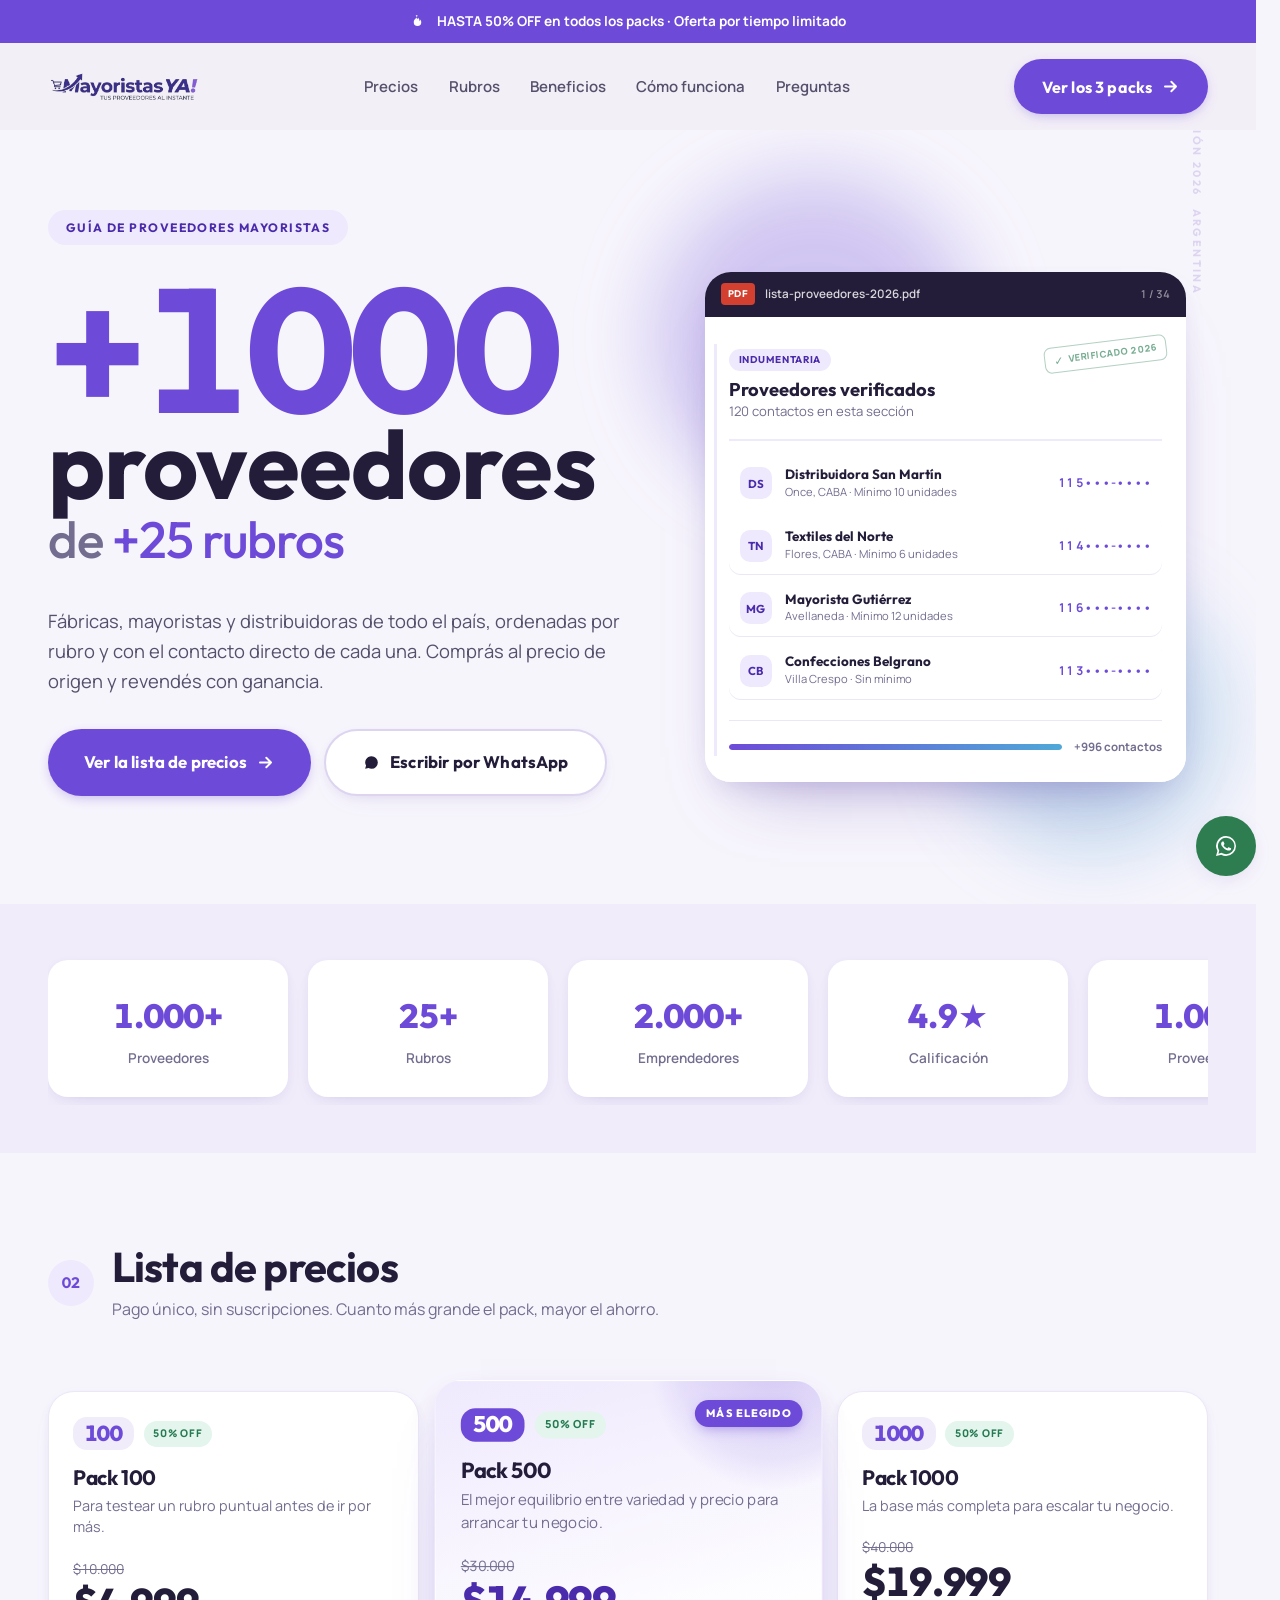
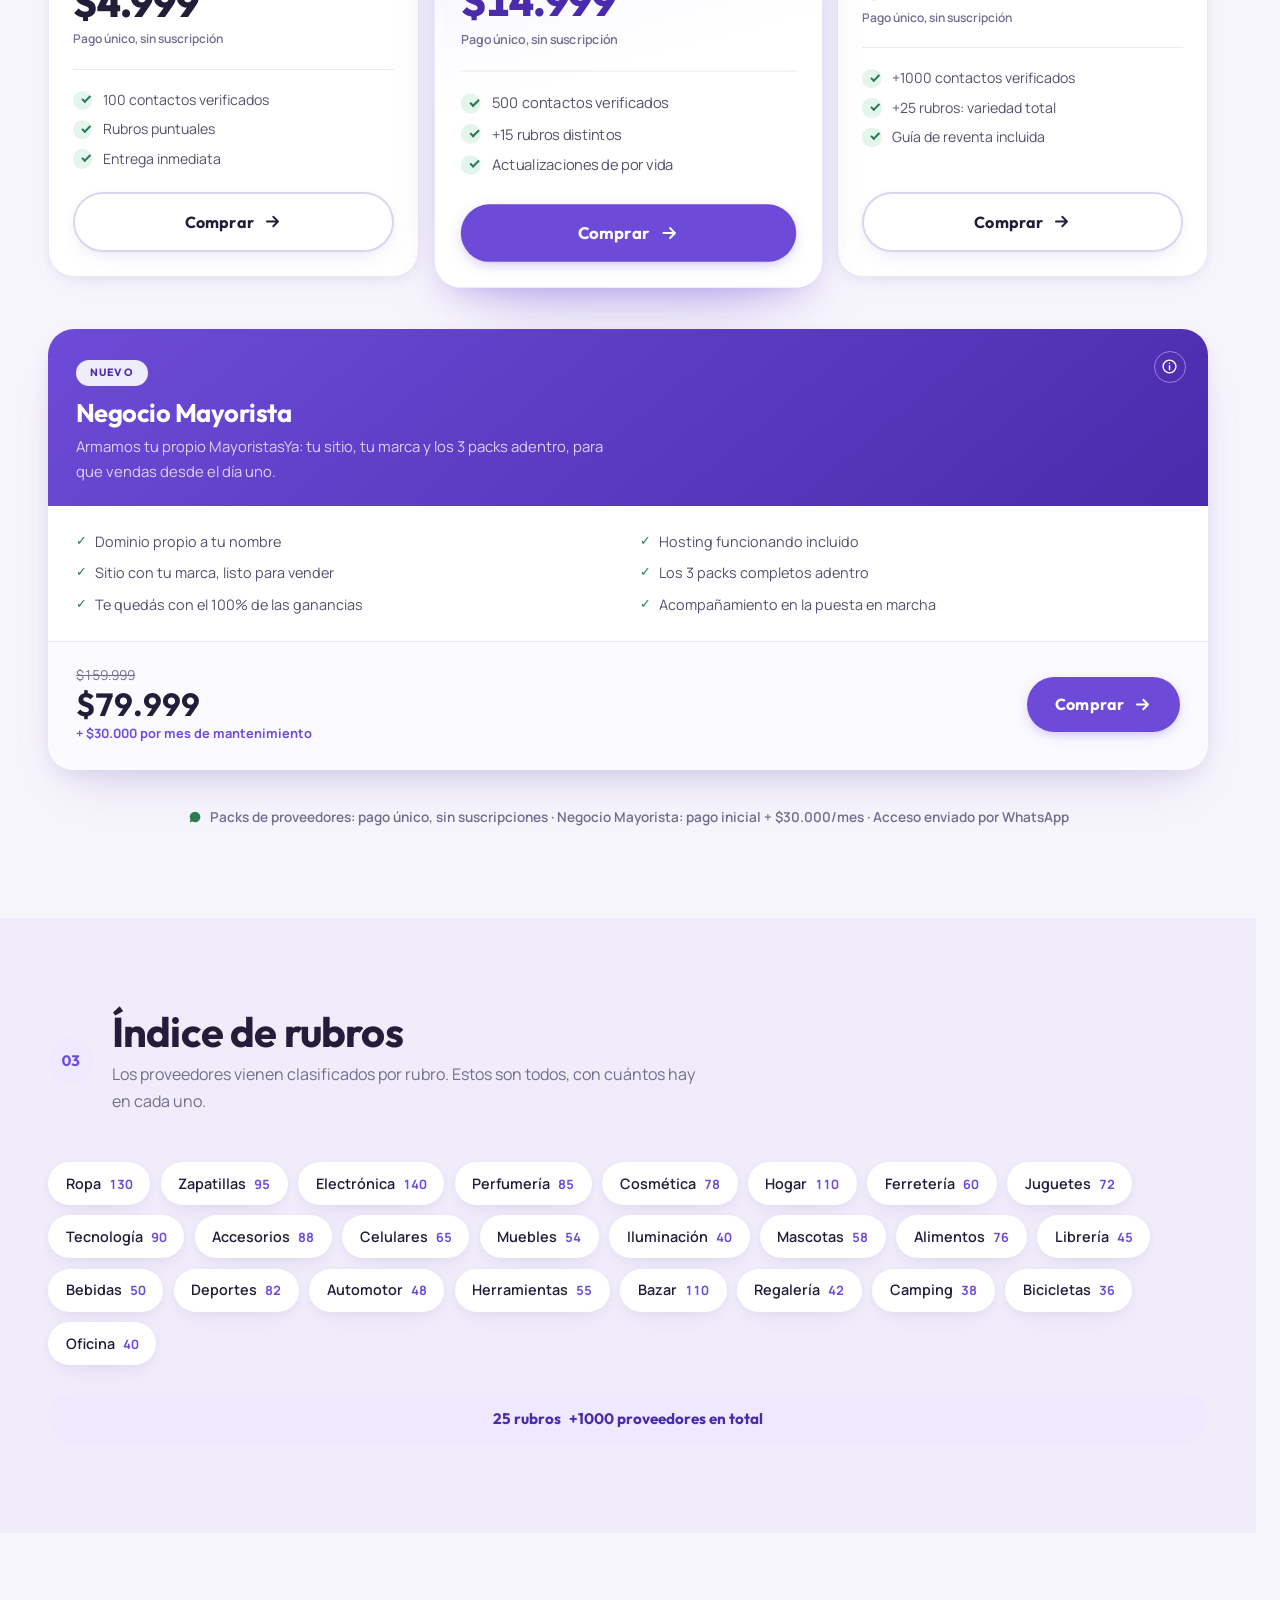
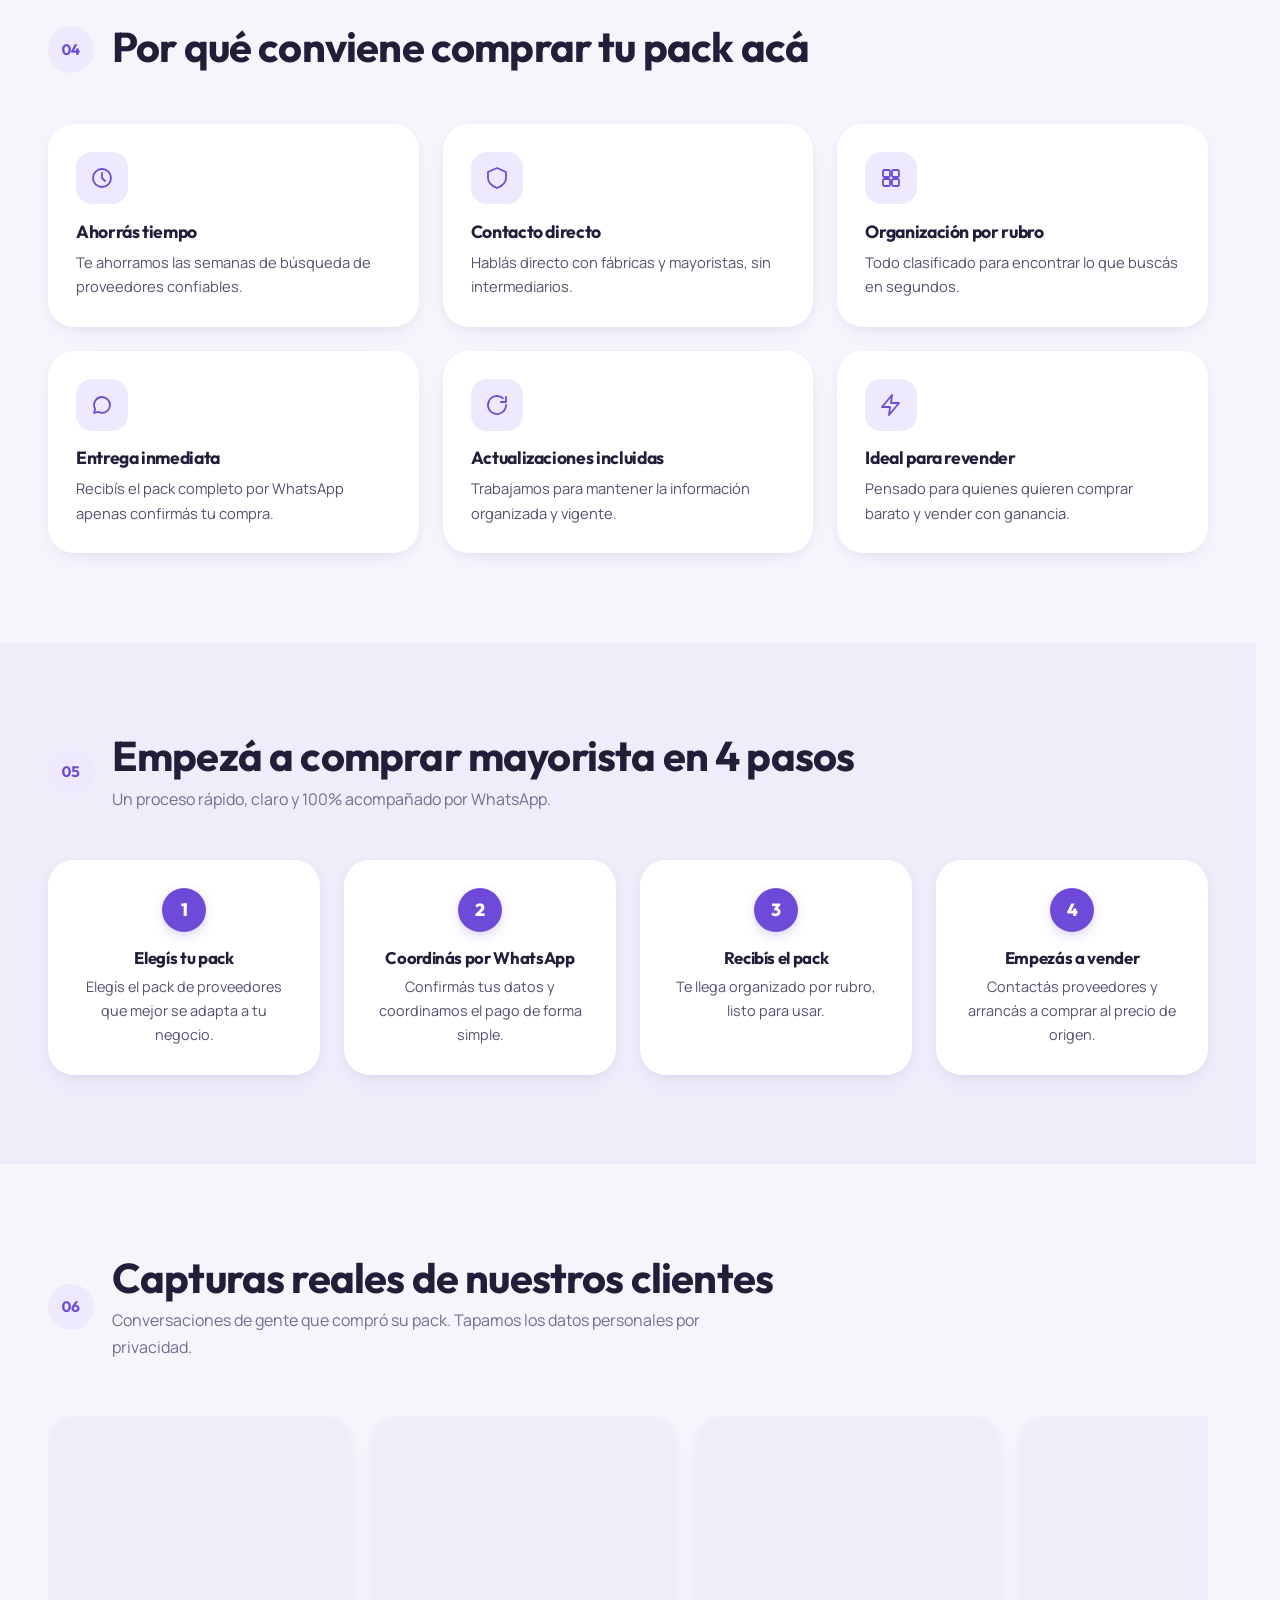
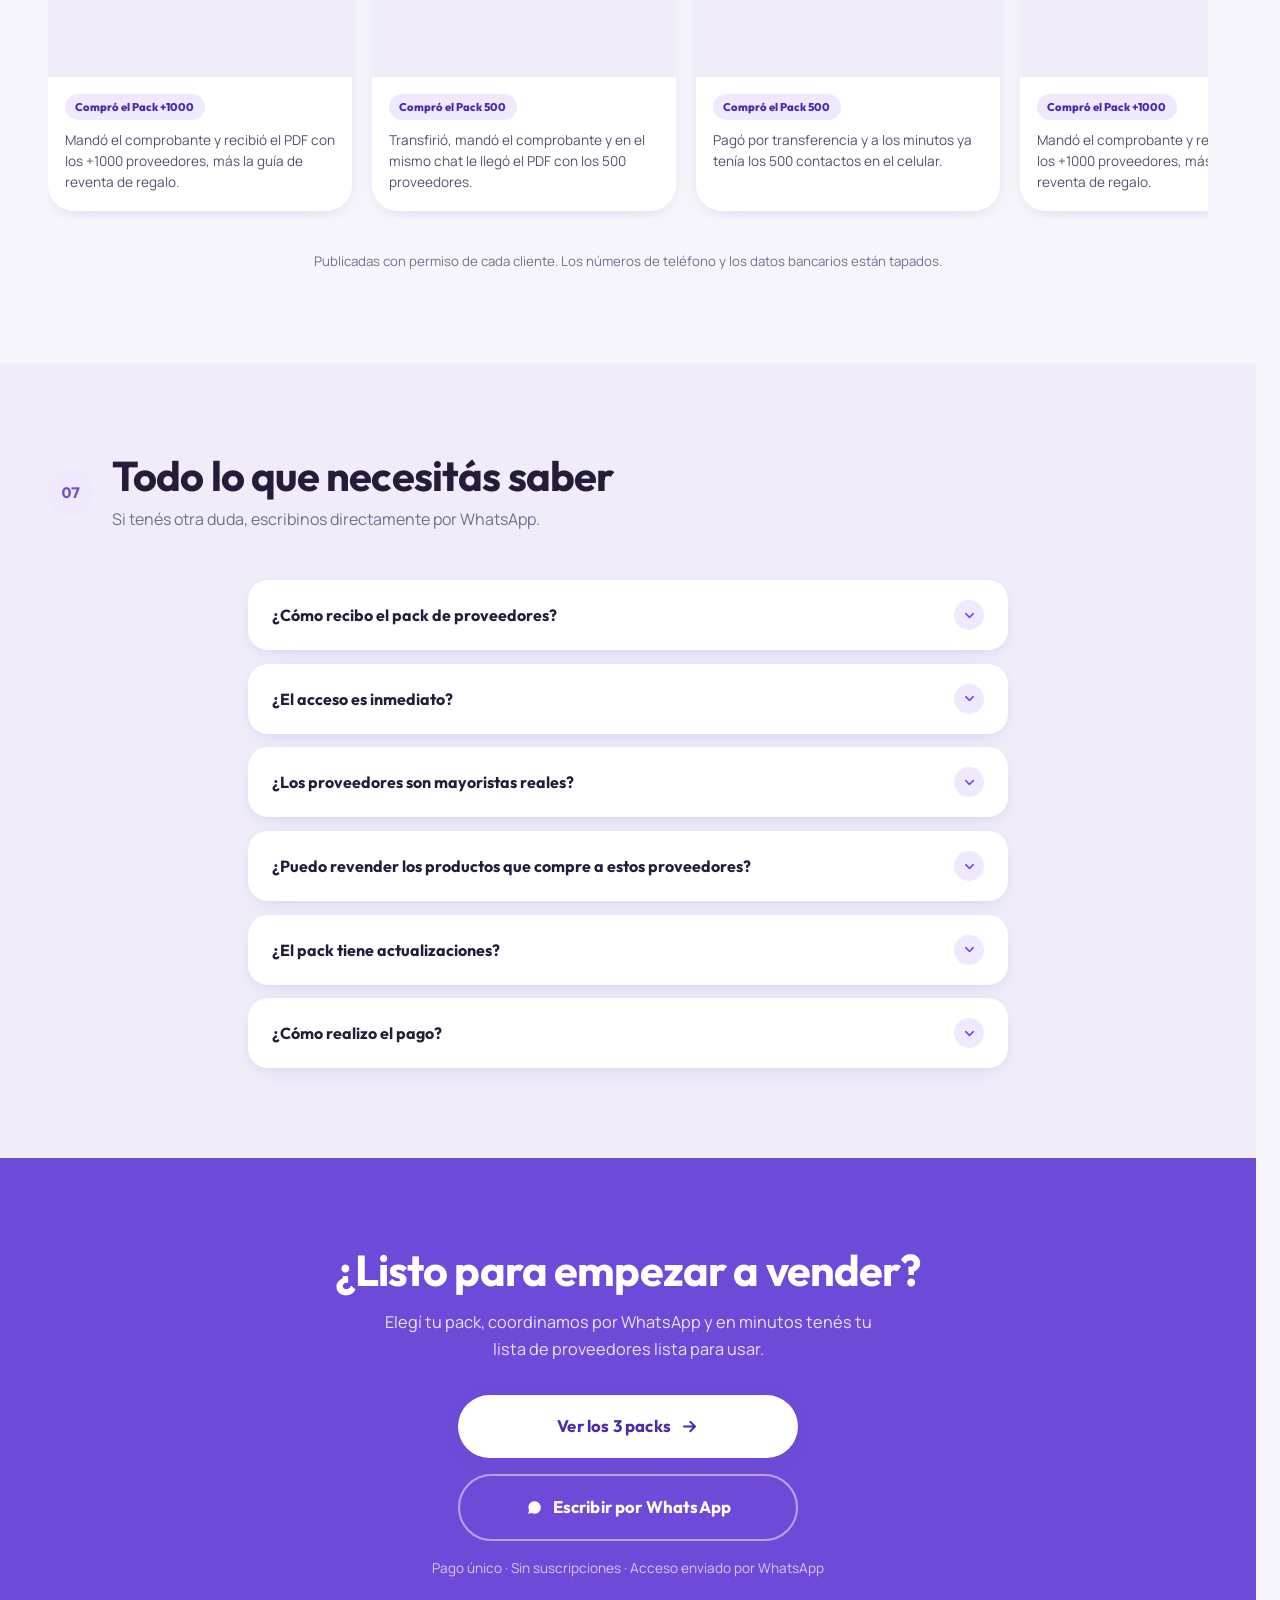
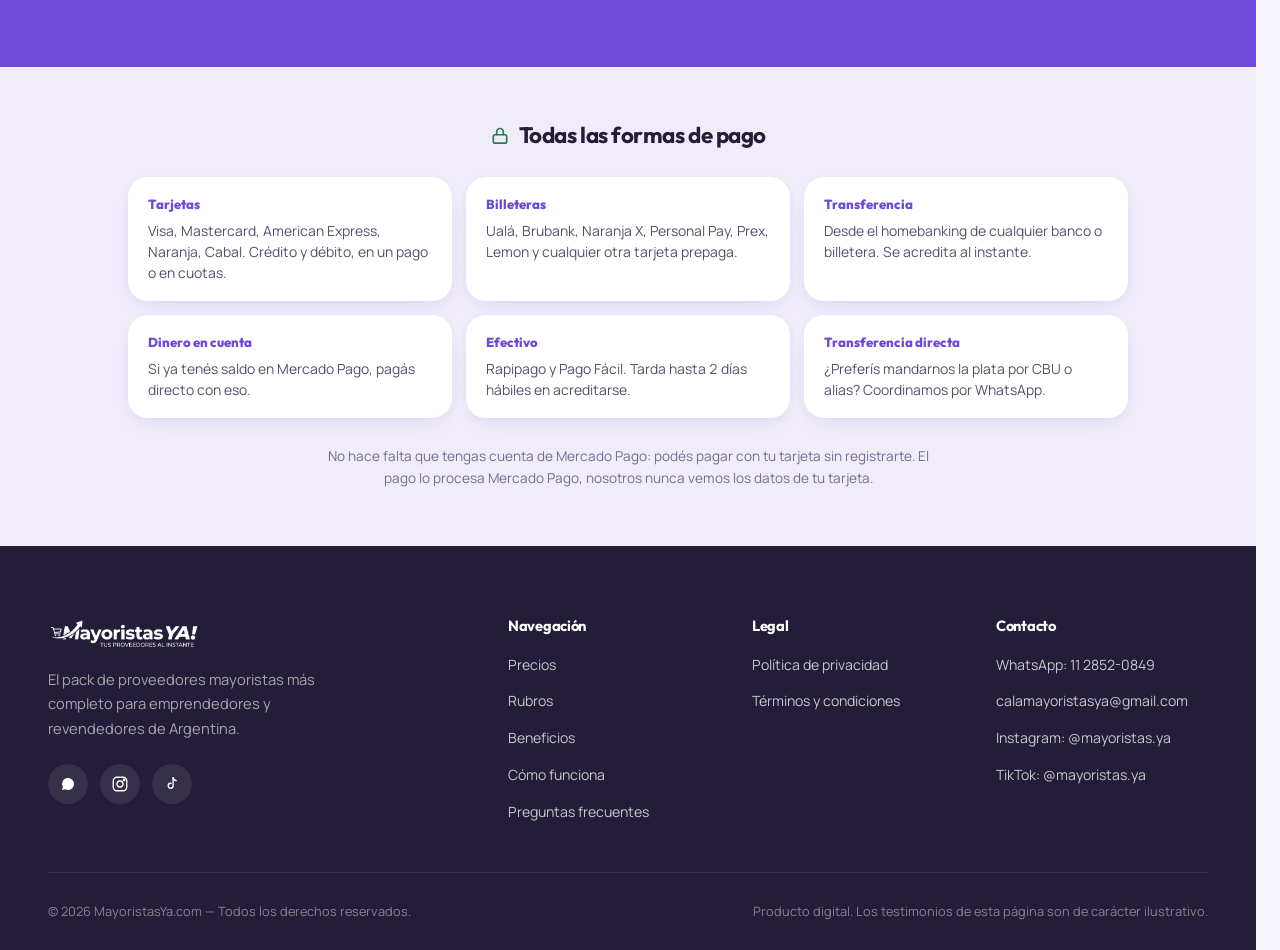
==== commit 96d59bfb: "Add files via upload" ====
--- a/index.html
+++ b/index.html
@@ -384,79 +384,89 @@
         </div>
       </header>
 
-      <div class="lista-precios reveal">
-
-        <article class="fila-pack">
-          <div class="fp-cod" aria-hidden="true">100</div>
-          <div class="fp-info">
-            <h3>Pack 100</h3>
-            <p>Para testear un rubro puntual antes de ir por más.</p>
-            <ul class="fp-detalle">
-              <li>100 contactos verificados</li>
-              <li>Rubros puntuales</li>
-              <li>Entrega inmediata</li>
-            </ul>
-          </div>
-          <div class="fp-precio">
-            <span class="fp-antes">$10.000</span>
+      <div class="packs-grid reveal">
+
+        <article class="pack-card" style="--i:0">
+          <div class="pk-top">
+            <span class="pk-num" aria-hidden="true">100</span>
+            <span class="pk-off">50% OFF</span>
+          </div>
+
+          <h3 class="pk-nombre">Pack 100</h3>
+          <p class="pk-bajada">Para testear un rubro puntual antes de ir por más.</p>
+
+          <div class="pk-precio">
+            <span class="pk-antes">$10.000</span>
             <strong>$4.999</strong>
-            <span class="fp-off">50% OFF</span>
-          </div>
-          <div class="fp-accion">
-            <a class="btn btn-outline js-buy" href="checkout.html?pack=100">
-              Comprar
-              <svg viewBox="0 0 24 24" fill="none" stroke="currentColor" stroke-width="2.4" stroke-linecap="round" stroke-linejoin="round" aria-hidden="true"><path d="M5 12h14M13 6l6 6-6 6"/></svg>
-            </a>
-          </div>
+            <span class="pk-unico">Pago único, sin suscripción</span>
+          </div>
+
+          <ul class="pk-lista">
+            <li style="--j:0">100 contactos verificados</li>
+            <li style="--j:1">Rubros puntuales</li>
+            <li style="--j:2">Entrega inmediata</li>
+          </ul>
+
+          <a class="btn btn-outline btn-block js-buy" href="checkout.html?pack=100">
+            Comprar
+            <svg viewBox="0 0 24 24" fill="none" stroke="currentColor" stroke-width="2.4" stroke-linecap="round" stroke-linejoin="round" aria-hidden="true"><path d="M5 12h14M13 6l6 6-6 6"/></svg>
+          </a>
         </article>
 
-        <article class="fila-pack es-destacado">
-          <span class="fp-sello">Más elegido</span>
-          <div class="fp-cod" aria-hidden="true">500</div>
-          <div class="fp-info">
-            <h3>Pack 500</h3>
-            <p>El mejor equilibrio entre variedad y precio para arrancar tu negocio.</p>
-            <ul class="fp-detalle">
-              <li>500 contactos verificados</li>
-              <li>+15 rubros distintos</li>
-              <li>Actualizaciones de por vida</li>
-            </ul>
-          </div>
-          <div class="fp-precio">
-            <span class="fp-antes">$30.000</span>
+        <article class="pack-card es-destacado" style="--i:1">
+          <span class="pk-sello">Más elegido</span>
+          <span class="pk-brillo" aria-hidden="true"></span>
+          <div class="pk-top">
+            <span class="pk-num" aria-hidden="true">500</span>
+            <span class="pk-off">50% OFF</span>
+          </div>
+
+          <h3 class="pk-nombre">Pack 500</h3>
+          <p class="pk-bajada">El mejor equilibrio entre variedad y precio para arrancar tu negocio.</p>
+
+          <div class="pk-precio">
+            <span class="pk-antes">$30.000</span>
             <strong>$14.999</strong>
-            <span class="fp-off">50% OFF</span>
-          </div>
-          <div class="fp-accion">
-            <a class="btn btn-primary js-buy" href="checkout.html?pack=500">
-              Comprar
-              <svg viewBox="0 0 24 24" fill="none" stroke="currentColor" stroke-width="2.4" stroke-linecap="round" stroke-linejoin="round" aria-hidden="true"><path d="M5 12h14M13 6l6 6-6 6"/></svg>
-            </a>
-          </div>
+            <span class="pk-unico">Pago único, sin suscripción</span>
+          </div>
+
+          <ul class="pk-lista">
+            <li style="--j:0">500 contactos verificados</li>
+            <li style="--j:1">+15 rubros distintos</li>
+            <li style="--j:2">Actualizaciones de por vida</li>
+          </ul>
+
+          <a class="btn btn-primary btn-block js-buy" href="checkout.html?pack=500">
+            Comprar
+            <svg viewBox="0 0 24 24" fill="none" stroke="currentColor" stroke-width="2.4" stroke-linecap="round" stroke-linejoin="round" aria-hidden="true"><path d="M5 12h14M13 6l6 6-6 6"/></svg>
+          </a>
         </article>
 
-        <article class="fila-pack">
-          <div class="fp-cod" aria-hidden="true">1000</div>
-          <div class="fp-info">
-            <h3>Pack 1000</h3>
-            <p>La base más completa para escalar tu negocio.</p>
-            <ul class="fp-detalle">
-              <li>+1000 contactos verificados</li>
-              <li>+25 rubros: variedad total</li>
-              <li>Guía de reventa incluida</li>
-            </ul>
-          </div>
-          <div class="fp-precio">
-            <span class="fp-antes">$40.000</span>
+        <article class="pack-card" style="--i:2">
+          <div class="pk-top">
+            <span class="pk-num" aria-hidden="true">1000</span>
+            <span class="pk-off">50% OFF</span>
+          </div>
+
+          <h3 class="pk-nombre">Pack 1000</h3>
+          <p class="pk-bajada">La base más completa para escalar tu negocio.</p>
+
+          <div class="pk-precio">
+            <span class="pk-antes">$40.000</span>
             <strong>$19.999</strong>
-            <span class="fp-off">50% OFF</span>
-          </div>
-          <div class="fp-accion">
-            <a class="btn btn-outline js-buy" href="checkout.html?pack=1000">
-              Comprar
-              <svg viewBox="0 0 24 24" fill="none" stroke="currentColor" stroke-width="2.4" stroke-linecap="round" stroke-linejoin="round" aria-hidden="true"><path d="M5 12h14M13 6l6 6-6 6"/></svg>
-            </a>
-          </div>
+            <span class="pk-unico">Pago único, sin suscripción</span>
+          </div>
+
+          <ul class="pk-lista">
+            <li style="--j:0">+1000 contactos verificados</li>
+            <li style="--j:1">+25 rubros: variedad total</li>
+            <li style="--j:2">Guía de reventa incluida</li>
+          </ul>
+
+          <a class="btn btn-outline btn-block js-buy" href="checkout.html?pack=1000">
+            Comprar
+            <svg viewBox="0 0 24 24" fill="none" stroke="currentColor" stroke-width="2.4" stroke-linecap="round" stroke-linejoin="round" aria-hidden="true"><path d="M5 12h14M13 6l6 6-6 6"/></svg>
+          </a>
         </article>
 
       </div>
@@ -483,7 +493,7 @@
 
         <div class="fn-pie">
           <div class="fn-precio">
-            <span class="fp-antes">$159.999</span>
+            <span class="pk-antes">$159.999</span>
             <strong>$79.999</strong>
             <span class="fn-mensual">+ $30.000 por mes de mantenimiento</span>
           </div>
--- a/css/styles.css
+++ b/css/styles.css
@@ -3498,144 +3498,6 @@
 }
 
 /* ---------- Lista de precios ---------- */
-.lista-precios {
-  border-top: 1px solid var(--line-2);
-}
-
-.fila-pack {
-  position: relative;
-  display: grid;
-  gap: 0.6rem 1.5rem;
-  grid-template-columns: 1fr;
-  padding: 1.6rem 0;
-  border-bottom: 1px solid var(--line-2);
-  transition: background 0.18s var(--ease);
-}
-
-/* En pantalla ancha se lee como una fila de planilla:
-   código · descripción · precio · acción */
-@media (min-width: 860px) {
-  .fila-pack {
-    grid-template-columns: 5.5rem minmax(0, 1fr) 11rem 10rem;
-    align-items: center;
-    padding: 1.5rem 1rem;
-  }
-}
-
-.fila-pack:hover {
-  background: var(--card);
-}
-
-.fila-pack.es-destacado {
-  background: var(--clay-tint);
-  border-bottom-color: var(--clay);
-}
-
-.fp-sello {
-  position: absolute;
-  top: -0.7rem;
-  left: 1rem;
-  font-family: var(--font-heading);
-  font-size: 0.68rem;
-  font-weight: 700;
-  letter-spacing: 0.1em;
-  text-transform: uppercase;
-  color: var(--card);
-  background: var(--clay);
-  padding: 0.25rem 0.7rem;
-  border-radius: 3px;
-}
-
-/* El número de pack como código de catálogo */
-.fp-cod {
-  font-family: var(--font-heading);
-  font-size: clamp(1.9rem, 5vw, 2.6rem);
-  font-weight: 700;
-  line-height: 1;
-  color: var(--line-2);
-  font-variant-numeric: tabular-nums;
-  letter-spacing: -0.03em;
-}
-
-.fila-pack.es-destacado .fp-cod {
-  color: var(--clay);
-}
-
-.fp-info h3 {
-  font-size: 1.15rem;
-  margin-bottom: 0.2rem;
-}
-
-.fp-info > p {
-  font-size: 0.92rem;
-  color: var(--muted);
-  margin-bottom: 0.5rem;
-}
-
-.fp-detalle {
-  display: flex;
-  flex-wrap: wrap;
-  gap: 0.35rem 1rem;
-}
-
-.fp-detalle li {
-  position: relative;
-  font-size: 0.84rem;
-  color: var(--body);
-  padding-left: 0.85rem;
-}
-
-.fp-detalle li::before {
-  content: "·";
-  position: absolute;
-  left: 0.15rem;
-  color: var(--clay);
-  font-weight: 700;
-}
-
-.fp-precio {
-  display: flex;
-  flex-direction: column;
-  align-items: flex-start;
-  gap: 0.1rem;
-}
-
-@media (min-width: 860px) {
-  .fp-precio {
-    align-items: flex-end;
-    text-align: right;
-  }
-}
-
-.fp-antes {
-  font-size: 0.85rem;
-  color: var(--muted);
-  text-decoration: line-through;
-  font-variant-numeric: tabular-nums;
-}
-
-.fp-precio strong {
-  font-family: var(--font-heading);
-  font-size: clamp(1.5rem, 4vw, 1.9rem);
-  font-weight: 700;
-  color: var(--ink);
-  line-height: 1.05;
-  font-variant-numeric: tabular-nums;
-}
-
-.fp-off {
-  font-size: 0.7rem;
-  font-weight: 700;
-  letter-spacing: 0.06em;
-  text-transform: uppercase;
-  color: var(--sage);
-}
-
-.fp-accion .btn {
-  width: 100%;
-  justify-content: center;
-}
-
 /* ---------- Ficha del Negocio Mayorista ---------- */
 .ficha-negocio {
   position: relative;
@@ -3985,66 +3847,6 @@
 }
 
 /* ---------- Lista de precios: tarjetas flotando, sin filetes ---------- */
-.lista-precios {
-  border-top: 0;
-  display: flex;
-  flex-direction: column;
-  gap: 1rem;
-}
-
-.fila-pack {
-  border-bottom: 0;
-  background: var(--card);
-  border-radius: var(--radius-card);
-  padding: 1.5rem 1.4rem;
-  box-shadow: var(--sh-sm);
-  transition: transform 0.35s var(--ease), box-shadow 0.35s var(--ease);
-}
-
-@media (min-width: 860px) {
-  .fila-pack {
-    padding: 1.6rem 2rem;
-  }
-}
-
-.fila-pack:hover {
-  background: var(--card);
-  transform: translateY(-4px);
-  box-shadow: var(--sh-md);
-}
-
-.fila-pack.es-destacado {
-  background: linear-gradient(160deg, var(--clay-tint), var(--card) 70%);
-  border-bottom-color: transparent;
-  box-shadow: 0 8px 30px -12px rgba(109, 75, 216, 0.35);
-}
-
-/* El sello deja de estar torcido y se vuelve una pastilla */
-.fp-sello {
-  top: -0.6rem;
-  left: 1.4rem;
-  transform: none;
-  border-radius: var(--radius-pill);
-  padding: 0.3rem 0.9rem;
-  letter-spacing: 0.06em;
-  box-shadow: 0 4px 12px -4px rgba(109, 75, 216, 0.5);
-}
-
-.fp-cod {
-  color: var(--cream-3);
-  letter-spacing: -0.04em;
-}
-
-.fp-detalle li::before {
-  content: "";
-  width: 5px;
-  height: 5px;
-  border-radius: 50%;
-  background: var(--clay);
-  top: 0.55em;
-  left: 0;
-}
-
 /* ---------- Ficha del Negocio Mayorista ---------- */
 .ficha-negocio {
   border: 0;
@@ -4213,7 +4015,7 @@
     opacity: 1;
     transform: none;
   }
-  .fila-pack:hover,
+  .pack-card:hover,
   .indice-rubros li:hover,
   .benefit-card:hover,
   .step-card:hover,
@@ -4866,3 +4668,377 @@
     font-size: 0.78rem;
   }
 }
+
+/* =========================================================
+   PACKS EN TARJETAS
+   ---------------------------------------------------------
+   Antes eran filas tipo planilla. En tarjetas verticales los tres se
+   comparan de un vistazo, que es lo que la gente hace antes de elegir.
+   ========================================================= */
+.packs-grid {
+  display: grid;
+  grid-template-columns: 1fr;
+  gap: 1.25rem;
+  align-items: stretch;
+}
+
+@media (min-width: 900px) {
+  .packs-grid {
+    grid-template-columns: repeat(3, minmax(0, 1fr));
+    gap: 1.5rem;
+    /* Aire para que el destacado pueda sobresalir sin pisar nada */
+    padding-block: 1.25rem;
+  }
+}
+
+.pack-card {
+  position: relative;
+  display: flex;
+  flex-direction: column;
+  background: var(--card);
+  border: 1px solid var(--line);
+  border-radius: var(--radius-card);
+  padding: 1.6rem 1.5rem 1.5rem;
+  box-shadow: var(--sh-sm);
+  overflow: hidden;
+  transition: transform 0.4s var(--bounce), box-shadow 0.4s var(--ease),
+    border-color 0.4s var(--ease);
+}
+
+.pack-card:hover {
+  transform: translateY(-8px);
+  border-color: var(--clay-tint);
+  box-shadow: var(--sh-md);
+}
+
+/* ---------- El del medio: mas grande y con fondo vivo ---------- */
+.pack-card.es-destacado {
+  border-color: transparent;
+  background: linear-gradient(165deg, var(--clay-tint) 0%, var(--card) 55%);
+  box-shadow: 0 10px 34px -14px rgba(109, 75, 216, 0.42),
+    0 40px 70px -44px rgba(109, 75, 216, 0.5);
+}
+
+@media (min-width: 900px) {
+  .pack-card.es-destacado {
+    transform: scale(1.045);
+    z-index: 2;
+  }
+
+  .pack-card.es-destacado:hover {
+    transform: scale(1.045) translateY(-8px);
+  }
+}
+
+/* Mancha violeta que respira detras del destacado.
+   Va con degradado radial y NO con filter: blur(): un pseudo-elemento
+   borroso dentro de un contenedor con overflow hidden y transform hace
+   que algunos navegadores dibujen mal la tarjeta entera. */
+.pack-card.es-destacado::before {
+  content: "";
+  position: absolute;
+  top: -35%;
+  right: -30%;
+  width: 85%;
+  aspect-ratio: 1;
+  background: radial-gradient(
+    circle closest-side,
+    rgba(109, 75, 216, 0.22),
+    rgba(109, 75, 216, 0.1) 55%,
+    transparent 75%
+  );
+  pointer-events: none;
+  animation: pk-respirar 8s ease-in-out infinite;
+}
+
+@keyframes pk-respirar {
+  0%,
+  100% {
+    transform: translate(0, 0) scale(1);
+  }
+  50% {
+    transform: translate(-8%, 10%) scale(1.2);
+  }
+}
+
+/* Destello que cruza la tarjeta cada tanto, como un reflejo */
+.pk-brillo {
+  position: absolute;
+  inset: 0;
+  pointer-events: none;
+  background: linear-gradient(
+    105deg,
+    transparent 42%,
+    rgba(255, 255, 255, 0.55) 50%,
+    transparent 58%
+  );
+  transform: translateX(-120%);
+  animation: pk-destello 7s ease-in-out infinite;
+}
+
+@keyframes pk-destello {
+  0%,
+  72% {
+    transform: translateX(-120%);
+  }
+  88%,
+  100% {
+    transform: translateX(120%);
+  }
+}
+
+.pk-sello {
+  position: absolute;
+  top: 1.1rem;
+  right: 1.1rem;
+  z-index: 3;
+  font-family: var(--font-heading);
+  font-size: 0.65rem;
+  font-weight: 800;
+  letter-spacing: 0.08em;
+  text-transform: uppercase;
+  color: var(--card);
+  background: var(--clay);
+  padding: 0.3rem 0.7rem;
+  border-radius: var(--radius-pill);
+  box-shadow: 0 4px 12px -4px rgba(109, 75, 216, 0.6);
+}
+
+/* ---------- Encabezado: numero grande + descuento ---------- */
+.pk-top {
+  position: relative;
+  z-index: 1;
+  display: flex;
+  align-items: center;
+  gap: 0.6rem;
+  margin-bottom: 1rem;
+}
+
+.pk-num {
+  display: inline-flex;
+  align-items: center;
+  justify-content: center;
+  min-width: 3.4rem;
+  padding: 0.35rem 0.75rem;
+  border-radius: 14px;
+  background: var(--cream-2);
+  color: var(--clay);
+  font-family: var(--font-heading);
+  font-size: 1.35rem;
+  font-weight: 800;
+  line-height: 1;
+  letter-spacing: -0.03em;
+  font-variant-numeric: tabular-nums;
+  transition: background 0.35s var(--ease), transform 0.35s var(--bounce);
+}
+
+.pack-card.es-destacado .pk-num {
+  background: var(--clay);
+  color: var(--card);
+}
+
+.pack-card:hover .pk-num {
+  transform: scale(1.08) rotate(-3deg);
+}
+
+/* El descuento late despacio para que el ojo lo agarre */
+.pk-off {
+  font-size: 0.66rem;
+  font-weight: 800;
+  letter-spacing: 0.07em;
+  text-transform: uppercase;
+  color: var(--sage);
+  background: var(--sage-tint);
+  padding: 0.28rem 0.6rem;
+  border-radius: var(--radius-pill);
+  animation: pk-latido 3.2s ease-in-out infinite;
+}
+
+@keyframes pk-latido {
+  0%,
+  88%,
+  100% {
+    transform: scale(1);
+  }
+  94% {
+    transform: scale(1.08);
+  }
+}
+
+.pk-nombre {
+  position: relative;
+  z-index: 1;
+  font-size: 1.3rem;
+  margin-bottom: 0.3rem;
+}
+
+.pk-bajada {
+  position: relative;
+  z-index: 1;
+  font-size: 0.9rem;
+  color: var(--muted);
+  line-height: 1.5;
+  margin-bottom: 1.25rem;
+}
+
+/* ---------- Precio ---------- */
+.pk-precio {
+  position: relative;
+  z-index: 1;
+  display: flex;
+  flex-direction: column;
+  gap: 0.1rem;
+  padding-bottom: 1.25rem;
+  margin-bottom: 1.25rem;
+  border-bottom: 1px solid var(--line);
+}
+
+.pk-antes {
+  font-size: 0.85rem;
+  color: var(--muted);
+  text-decoration: line-through;
+  font-variant-numeric: tabular-nums;
+}
+
+.pk-precio strong {
+  font-family: var(--font-heading);
+  font-size: clamp(2rem, 5vw, 2.5rem);
+  font-weight: 800;
+  color: var(--ink);
+  line-height: 1;
+  letter-spacing: -0.03em;
+  font-variant-numeric: tabular-nums;
+}
+
+.pack-card.es-destacado .pk-precio strong {
+  color: var(--clay-dark);
+}
+
+.pk-unico {
+  margin-top: 0.35rem;
+  font-size: 0.75rem;
+  font-weight: 600;
+  color: var(--muted);
+}
+
+/* ---------- Lista con tildes que se dibujan ---------- */
+.pk-lista {
+  position: relative;
+  z-index: 1;
+  display: flex;
+  flex-direction: column;
+  gap: 0.6rem;
+  margin-bottom: 1.5rem;
+  /* Empuja el boton al fondo para que los tres queden alineados */
+  flex: 1;
+}
+
+.pk-lista li {
+  position: relative;
+  padding-left: 1.85rem;
+  font-size: 0.88rem;
+  color: var(--body);
+  line-height: 1.4;
+}
+
+.pk-lista li::before {
+  content: "";
+  position: absolute;
+  left: 0;
+  top: 0.05em;
+  width: 1.2rem;
+  height: 1.2rem;
+  border-radius: 50%;
+  background: var(--sage-tint);
+}
+
+.pk-lista li::after {
+  content: "";
+  position: absolute;
+  left: 0.42rem;
+  top: 0.3em;
+  width: 0.3rem;
+  height: 0.55rem;
+  border-right: 2px solid var(--sage);
+  border-bottom: 2px solid var(--sage);
+  transform: rotate(45deg);
+  transform-origin: 100% 100%;
+}
+
+.pack-card .btn {
+  position: relative;
+  z-index: 1;
+}
+
+.pack-card .btn svg {
+  transition: transform 0.3s var(--bounce);
+}
+
+.pack-card:hover .btn svg {
+  transform: translateX(4px);
+}
+
+/* ---------- Entrada escalonada al aparecer la seccion ---------- */
+.packs-grid.is-visible .pack-card {
+  animation: pk-entrar 0.65s var(--bounce) backwards;
+  animation-delay: calc(var(--i, 0) * 120ms);
+}
+
+@keyframes pk-entrar {
+  from {
+    opacity: 0;
+    transform: translateY(26px) scale(0.96);
+  }
+}
+
+/* En pantalla ancha el destacado nace ya agrandado, si no pega un salto
+   al terminar la animacion */
+@media (min-width: 900px) {
+  .packs-grid.is-visible .pack-card.es-destacado {
+    animation-name: pk-entrar-destacado;
+  }
+}
+
+@keyframes pk-entrar-destacado {
+  from {
+    opacity: 0;
+    transform: translateY(26px) scale(1);
+  }
+  to {
+    opacity: 1;
+    transform: translateY(0) scale(1.045);
+  }
+}
+
+/* Las tildes se dibujan una atras de otra */
+.packs-grid.is-visible .pk-lista li::after {
+  animation: pk-tilde 0.35s var(--ease) backwards;
+  animation-delay: calc(var(--i, 0) * 120ms + var(--j, 0) * 90ms + 350ms);
+}
+
+@keyframes pk-tilde {
+  from {
+    width: 0;
+    height: 0;
+    opacity: 0;
+  }
+}
+
+@media (prefers-reduced-motion: reduce) {
+  .pack-card.es-destacado::before,
+  .pk-off,
+  .packs-grid.is-visible .pack-card,
+  .packs-grid.is-visible .pk-lista li::after {
+    animation: none;
+  }
+
+  .pack-card:hover,
+  .pack-card:hover .pk-num,
+  .pack-card:hover .btn svg {
+    transform: none;
+  }
+
+  .pk-brillo {
+    display: none;
+  }
+}
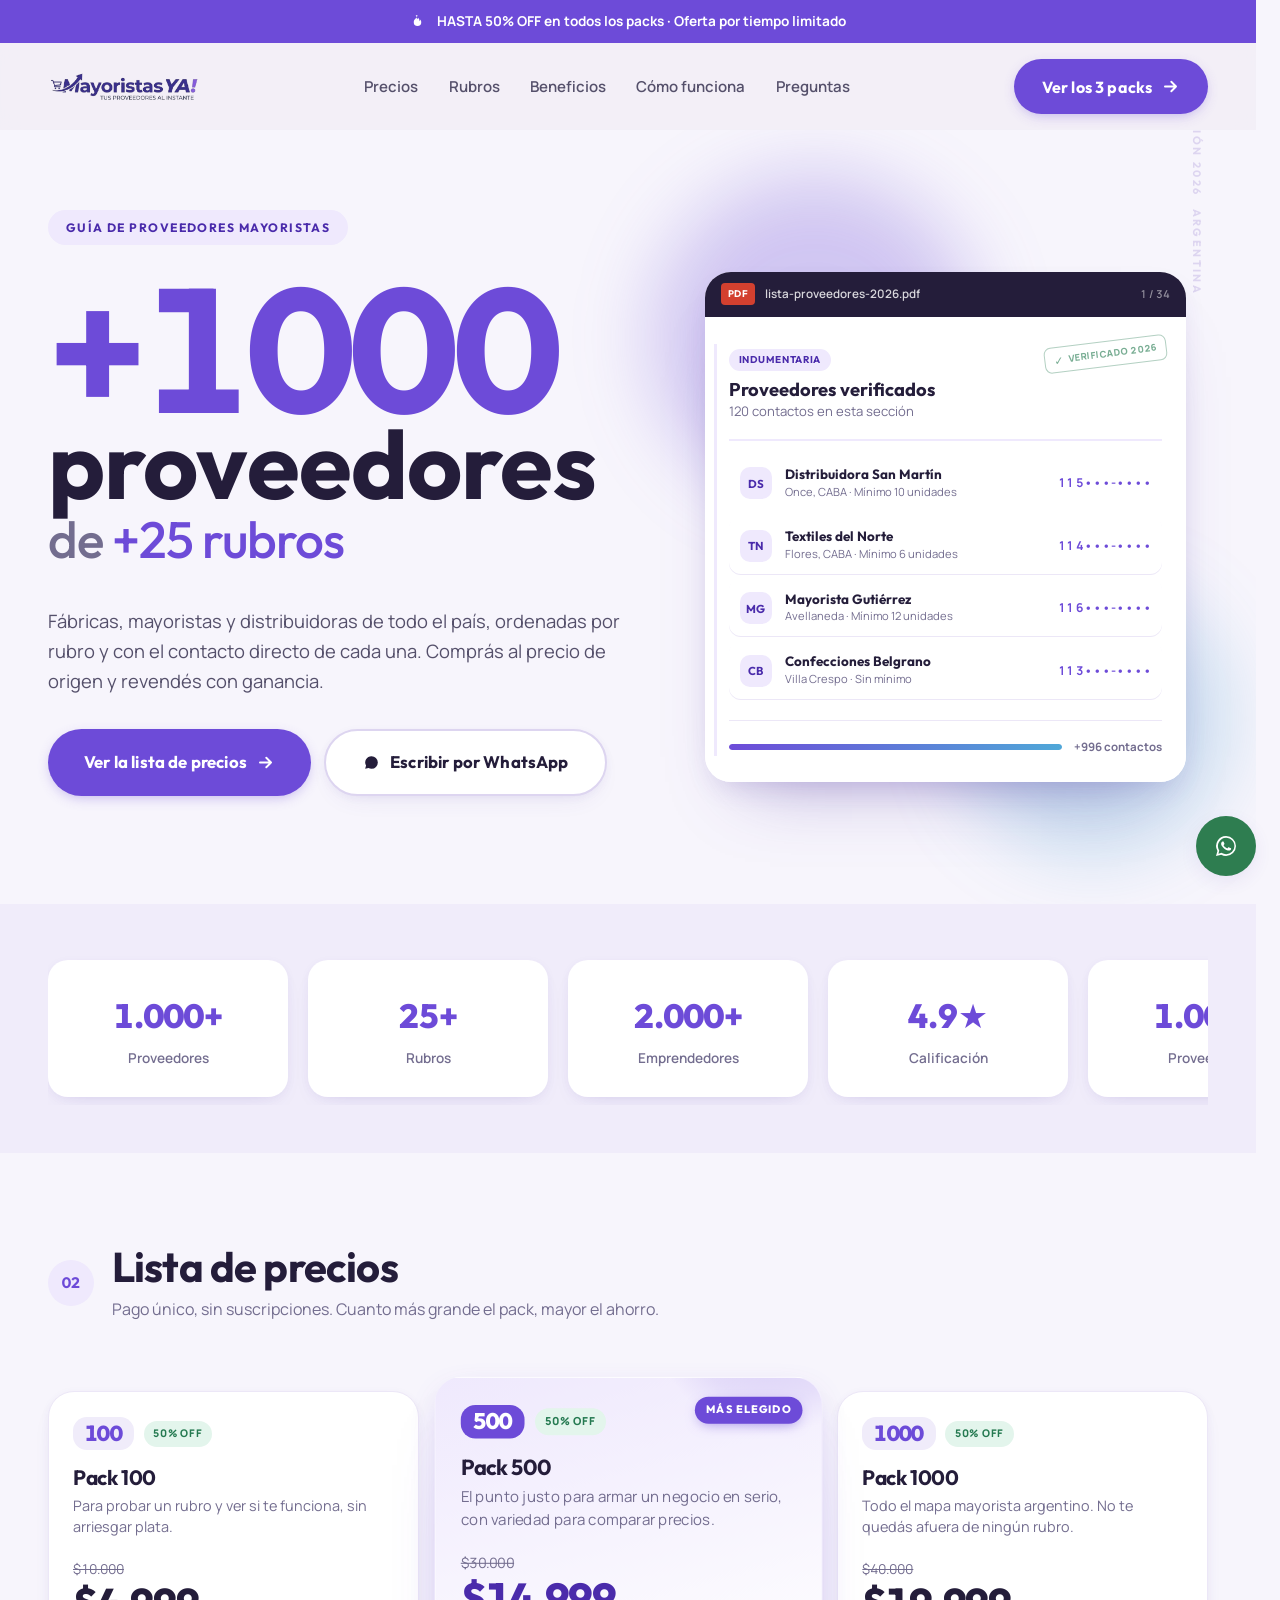
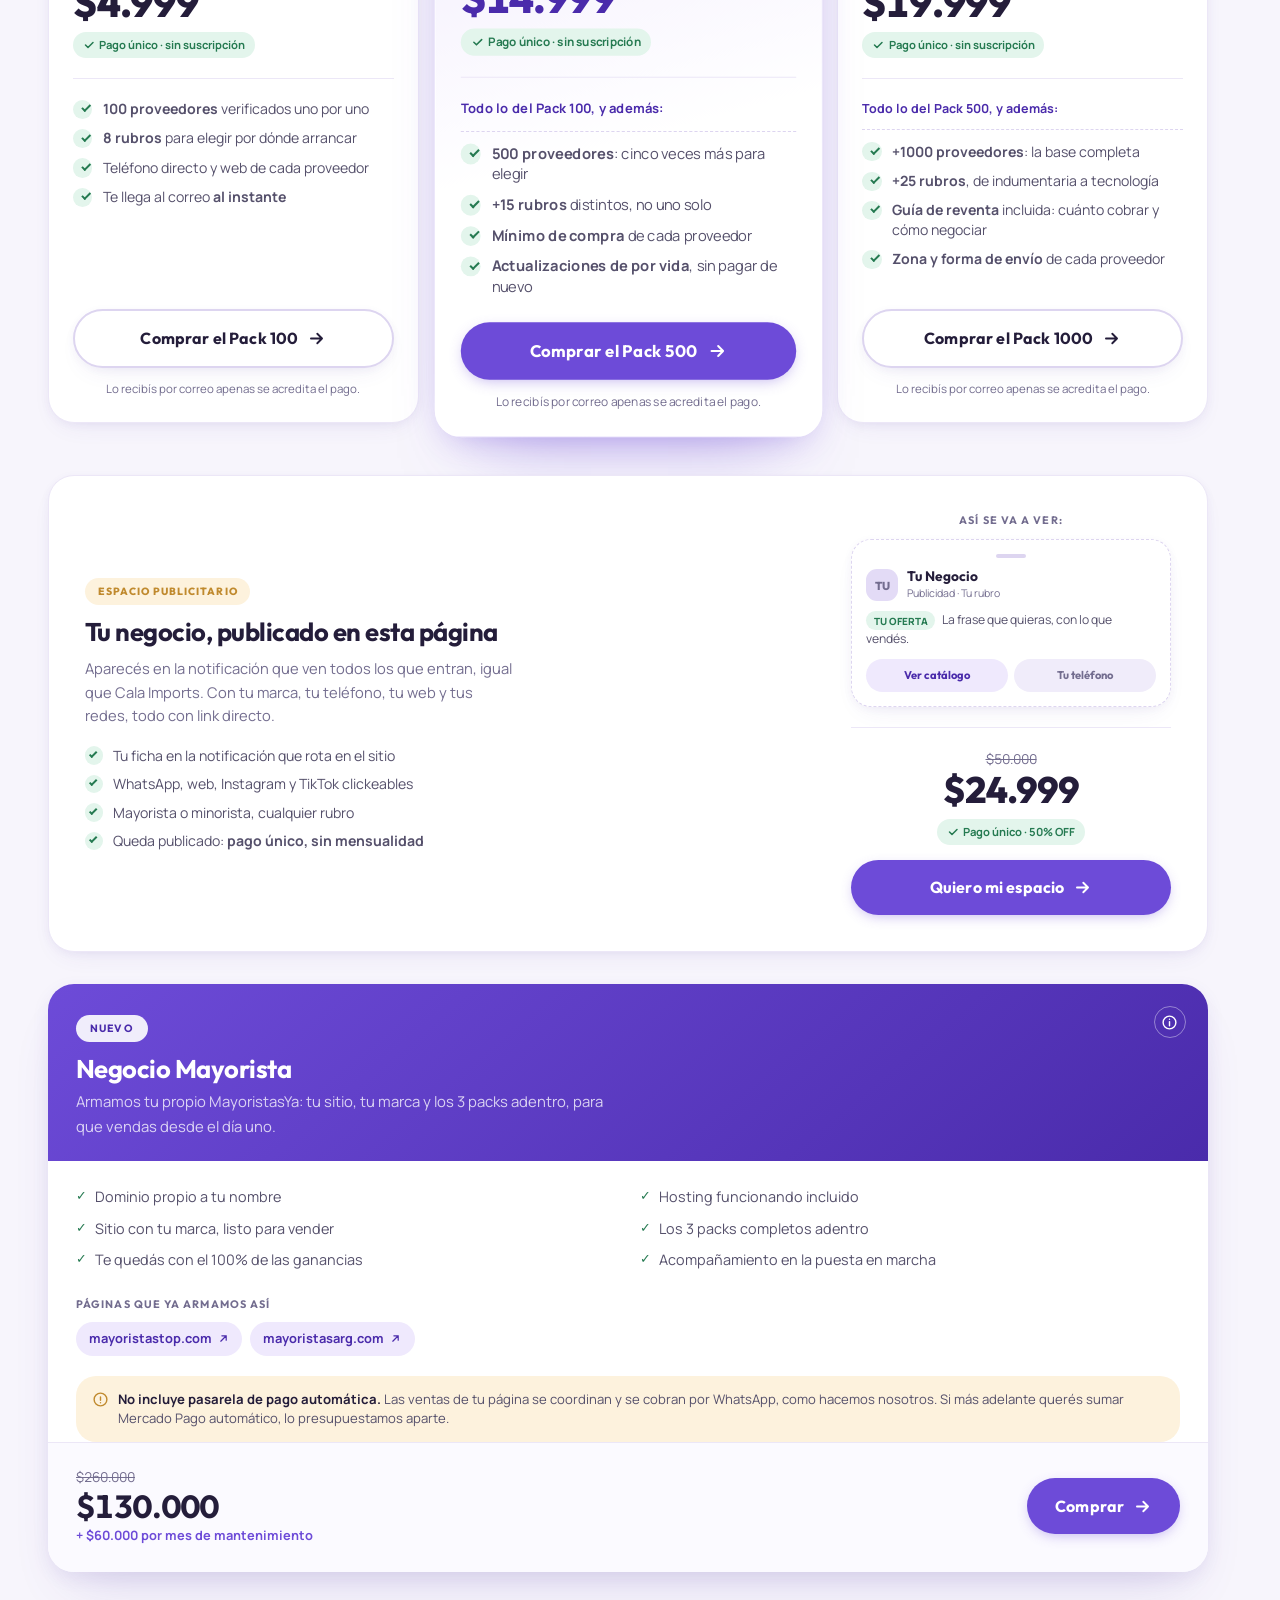
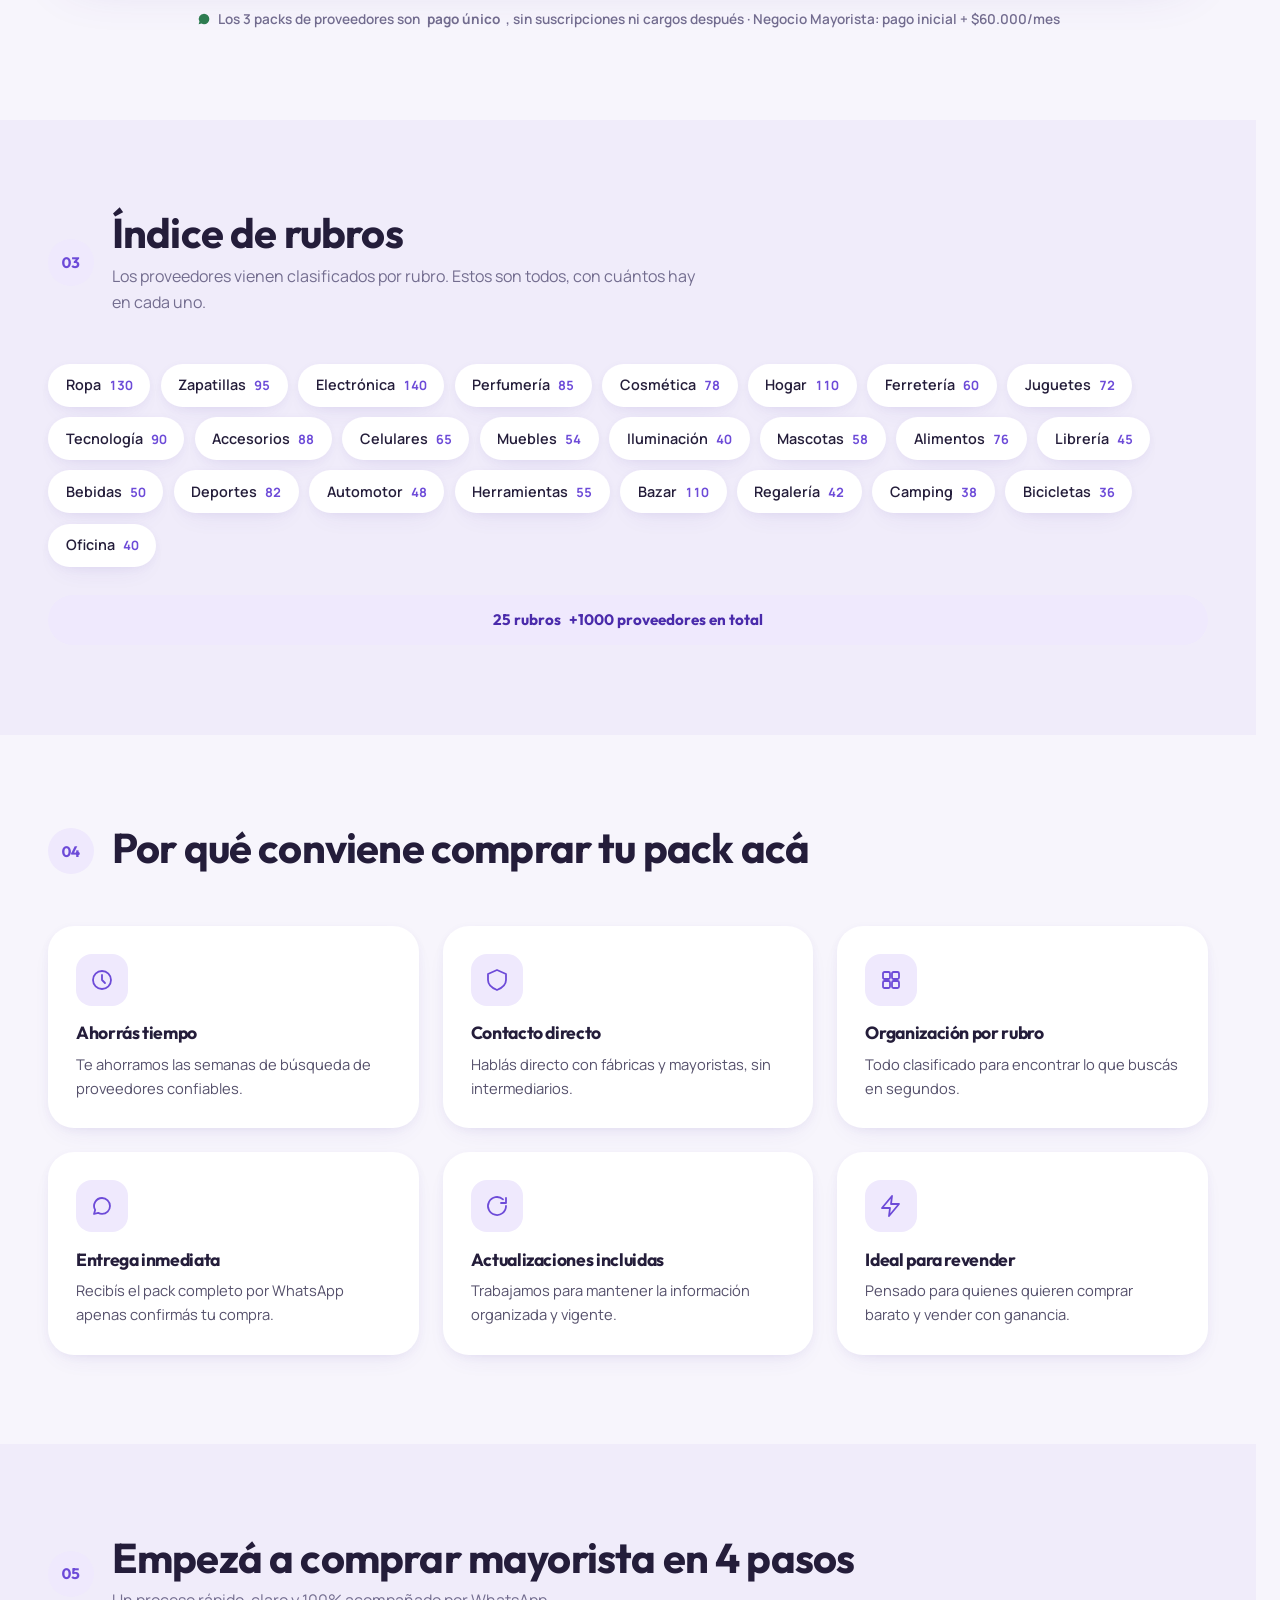
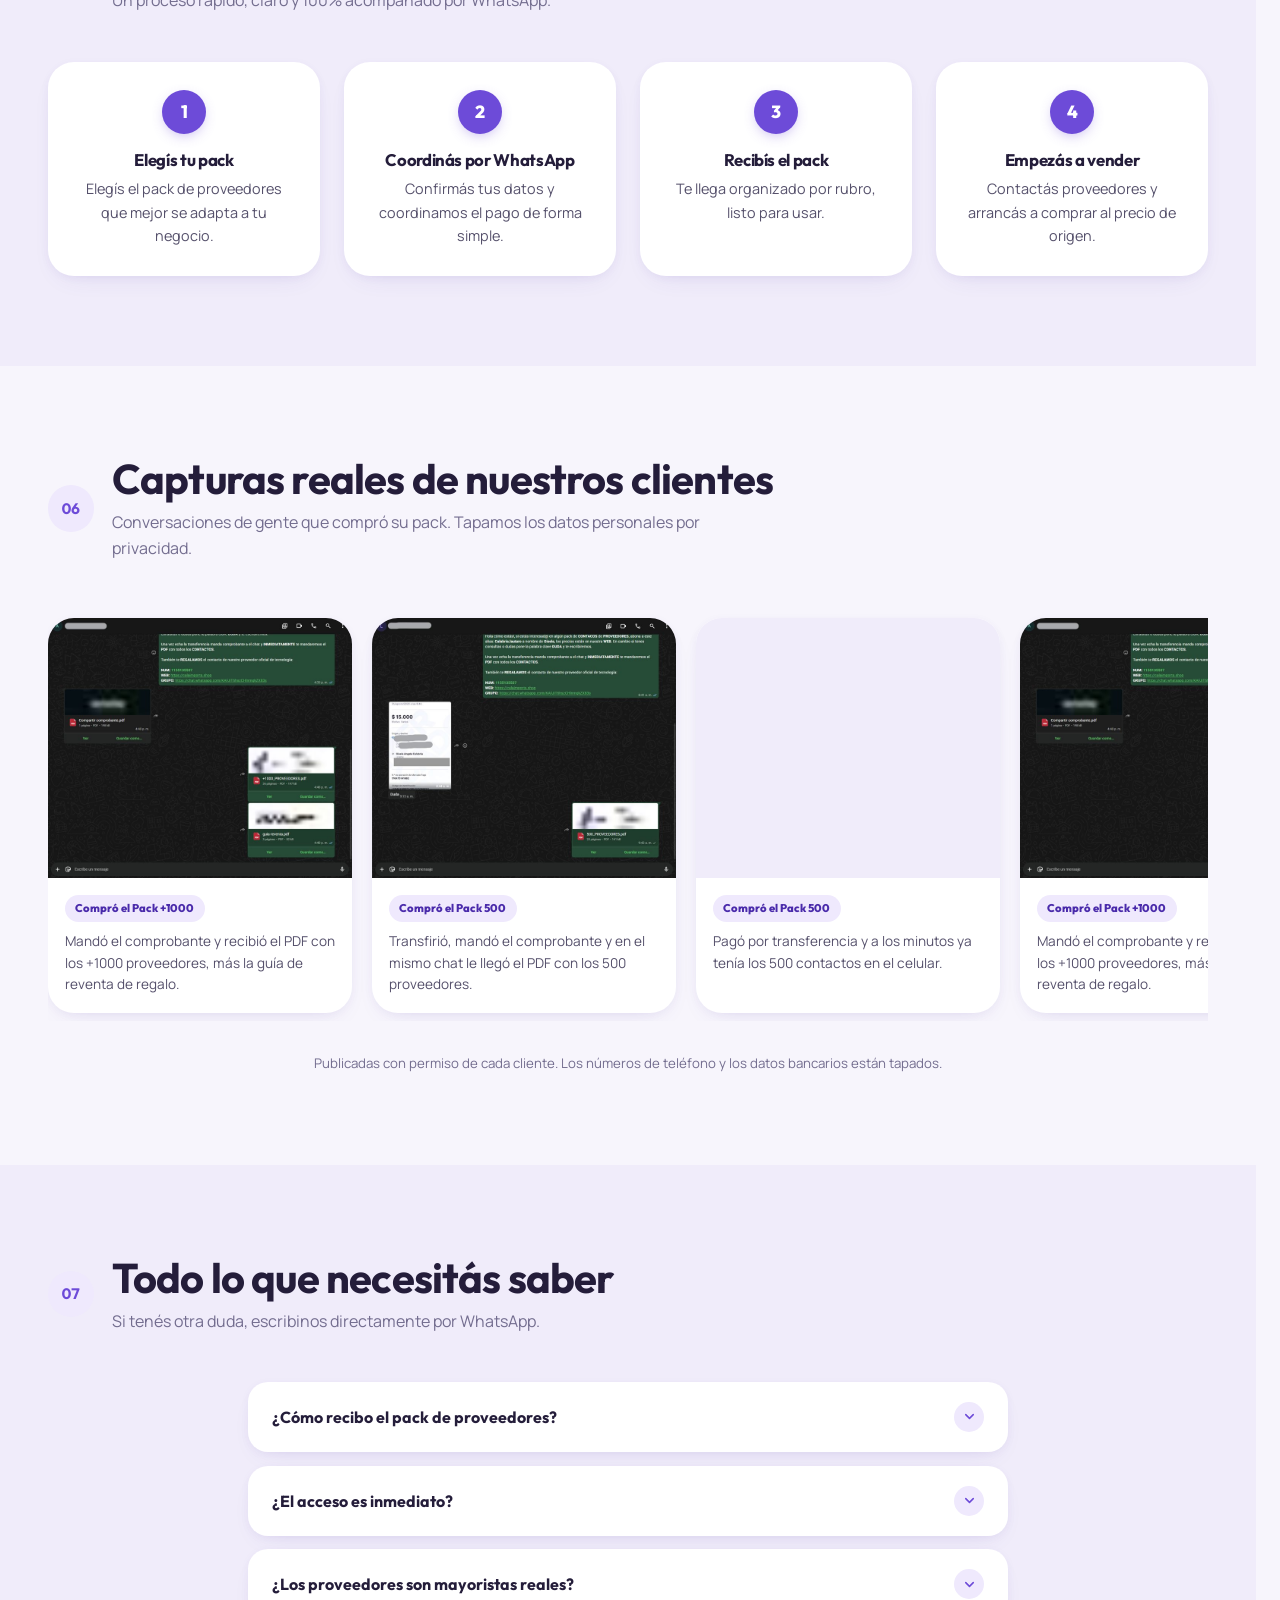
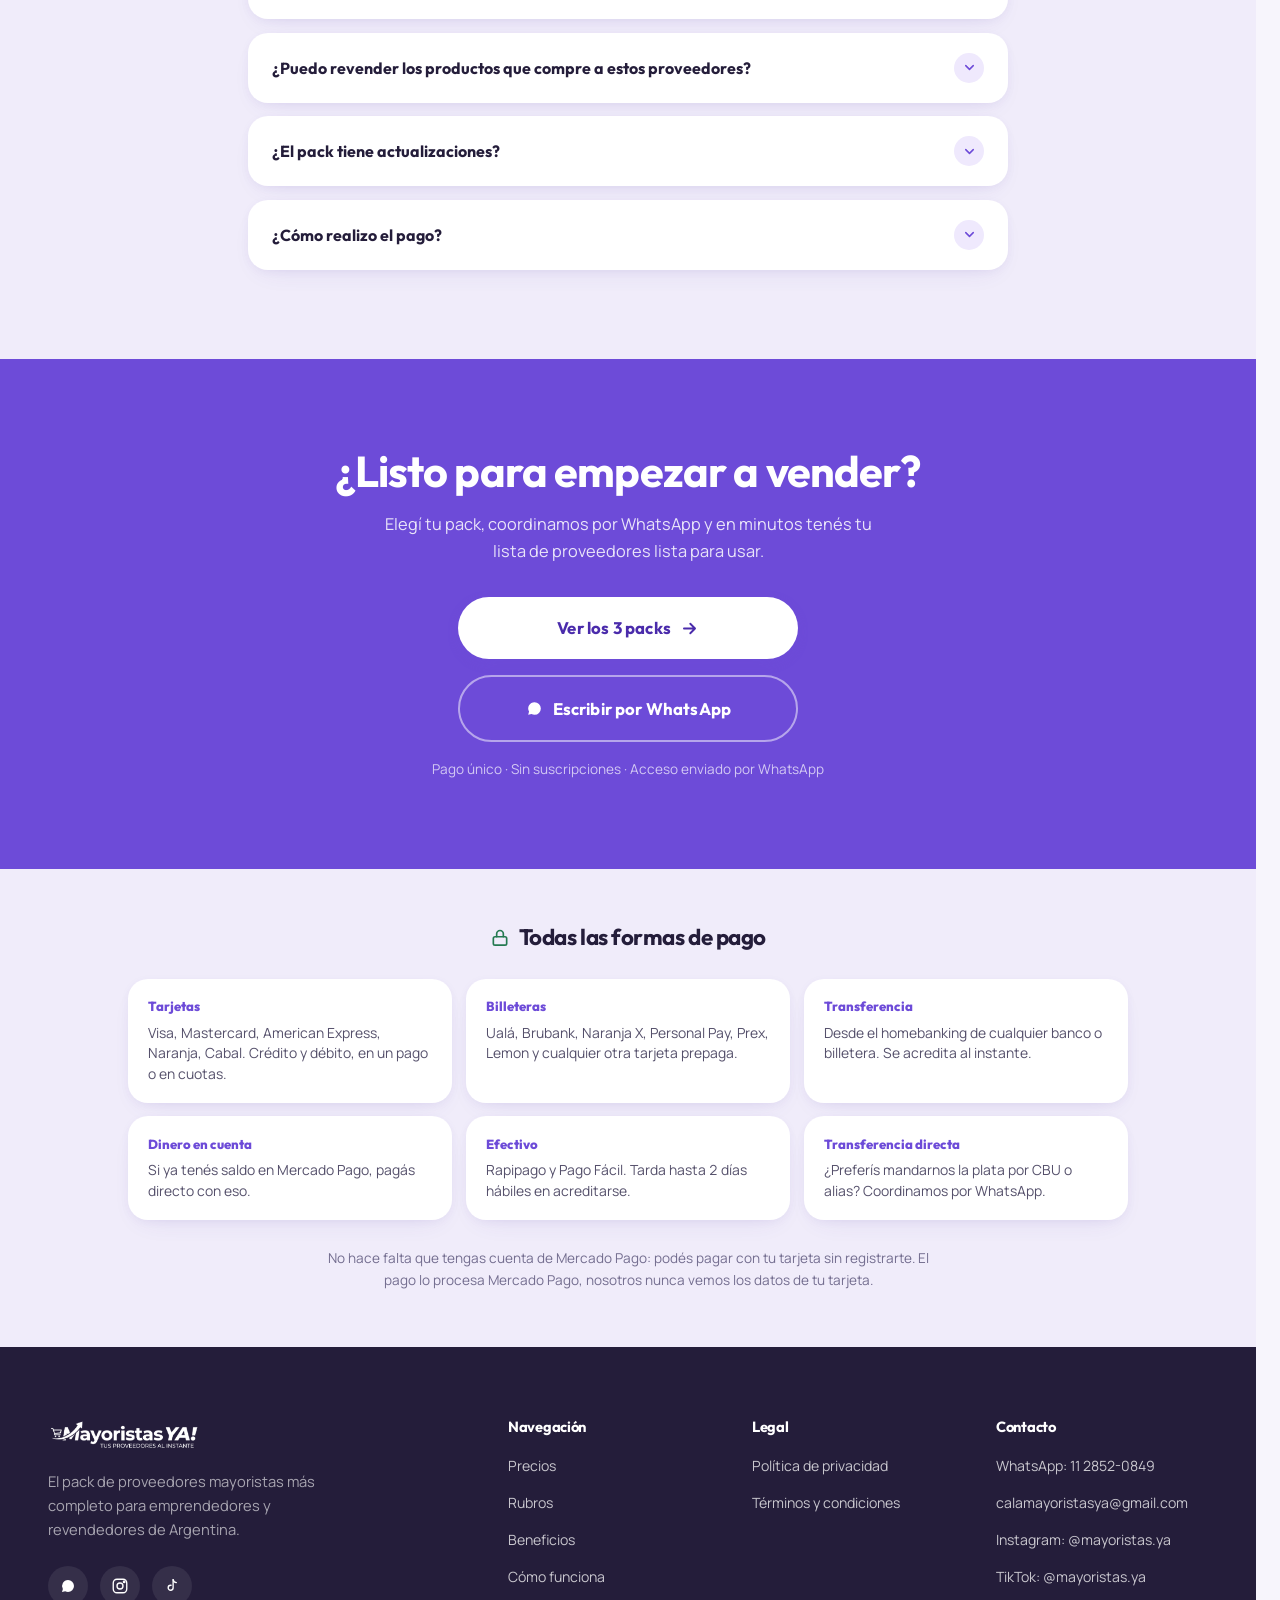
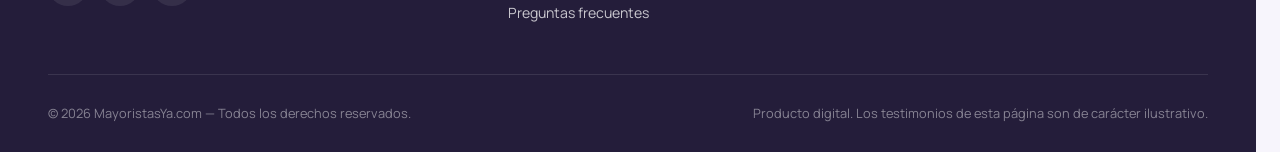
==== commit b216c122: "Add files via upload" ====
--- a/index.html
+++ b/index.html
@@ -393,24 +393,26 @@
           </div>
 
           <h3 class="pk-nombre">Pack 100</h3>
-          <p class="pk-bajada">Para testear un rubro puntual antes de ir por más.</p>
+          <p class="pk-bajada">Para probar un rubro y ver si te funciona, sin arriesgar plata.</p>
 
           <div class="pk-precio">
             <span class="pk-antes">$10.000</span>
             <strong>$4.999</strong>
-            <span class="pk-unico">Pago único, sin suscripción</span>
+            <span class="pk-unico"><svg viewBox="0 0 24 24" fill="none" stroke="currentColor" stroke-width="3" stroke-linecap="round" stroke-linejoin="round" aria-hidden="true"><path d="m5 12 5 5L20 7"/></svg> Pago único &middot; sin suscripción</span>
           </div>
 
           <ul class="pk-lista">
-            <li style="--j:0">100 contactos verificados</li>
-            <li style="--j:1">Rubros puntuales</li>
-            <li style="--j:2">Entrega inmediata</li>
+            <li style="--j:0"><b>100 proveedores</b> verificados uno por uno</li>
+            <li style="--j:1"><b>8 rubros</b> para elegir por dónde arrancar</li>
+            <li style="--j:2">Teléfono directo y web de cada proveedor</li>
+            <li style="--j:3">Te llega al correo <b>al instante</b></li>
           </ul>
 
           <a class="btn btn-outline btn-block js-buy" href="checkout.html?pack=100">
-            Comprar
+            Comprar el Pack 100
             <svg viewBox="0 0 24 24" fill="none" stroke="currentColor" stroke-width="2.4" stroke-linecap="round" stroke-linejoin="round" aria-hidden="true"><path d="M5 12h14M13 6l6 6-6 6"/></svg>
           </a>
+          <p class="pk-garantia">Lo recibís por correo apenas se acredita el pago.</p>
         </article>
 
         <article class="pack-card es-destacado" style="--i:1">
@@ -422,24 +424,27 @@
           </div>
 
           <h3 class="pk-nombre">Pack 500</h3>
-          <p class="pk-bajada">El mejor equilibrio entre variedad y precio para arrancar tu negocio.</p>
+          <p class="pk-bajada">El punto justo para armar un negocio en serio, con variedad para comparar precios.</p>
 
           <div class="pk-precio">
             <span class="pk-antes">$30.000</span>
             <strong>$14.999</strong>
-            <span class="pk-unico">Pago único, sin suscripción</span>
-          </div>
-
+            <span class="pk-unico"><svg viewBox="0 0 24 24" fill="none" stroke="currentColor" stroke-width="3" stroke-linecap="round" stroke-linejoin="round" aria-hidden="true"><path d="m5 12 5 5L20 7"/></svg> Pago único &middot; sin suscripción</span>
+          </div>
+
+          <p class="pk-hereda">Todo lo del Pack 100, y además:</p>
           <ul class="pk-lista">
-            <li style="--j:0">500 contactos verificados</li>
-            <li style="--j:1">+15 rubros distintos</li>
-            <li style="--j:2">Actualizaciones de por vida</li>
+            <li style="--j:0"><b>500 proveedores</b>: cinco veces más para elegir</li>
+            <li style="--j:1"><b>+15 rubros</b> distintos, no uno solo</li>
+            <li style="--j:2"><b>Mínimo de compra</b> de cada proveedor</li>
+            <li style="--j:3"><b>Actualizaciones de por vida</b>, sin pagar de nuevo</li>
           </ul>
 
           <a class="btn btn-primary btn-block js-buy" href="checkout.html?pack=500">
-            Comprar
+            Comprar el Pack 500
             <svg viewBox="0 0 24 24" fill="none" stroke="currentColor" stroke-width="2.4" stroke-linecap="round" stroke-linejoin="round" aria-hidden="true"><path d="M5 12h14M13 6l6 6-6 6"/></svg>
           </a>
+          <p class="pk-garantia">Lo recibís por correo apenas se acredita el pago.</p>
         </article>
 
         <article class="pack-card" style="--i:2">
@@ -449,27 +454,82 @@
           </div>
 
           <h3 class="pk-nombre">Pack 1000</h3>
-          <p class="pk-bajada">La base más completa para escalar tu negocio.</p>
+          <p class="pk-bajada">Todo el mapa mayorista argentino. No te quedás afuera de ningún rubro.</p>
 
           <div class="pk-precio">
             <span class="pk-antes">$40.000</span>
             <strong>$19.999</strong>
-            <span class="pk-unico">Pago único, sin suscripción</span>
-          </div>
-
+            <span class="pk-unico"><svg viewBox="0 0 24 24" fill="none" stroke="currentColor" stroke-width="3" stroke-linecap="round" stroke-linejoin="round" aria-hidden="true"><path d="m5 12 5 5L20 7"/></svg> Pago único &middot; sin suscripción</span>
+          </div>
+
+          <p class="pk-hereda">Todo lo del Pack 500, y además:</p>
           <ul class="pk-lista">
-            <li style="--j:0">+1000 contactos verificados</li>
-            <li style="--j:1">+25 rubros: variedad total</li>
-            <li style="--j:2">Guía de reventa incluida</li>
+            <li style="--j:0"><b>+1000 proveedores</b>: la base completa</li>
+            <li style="--j:1"><b>+25 rubros</b>, de indumentaria a tecnología</li>
+            <li style="--j:2"><b>Guía de reventa</b> incluida: cuánto cobrar y cómo negociar</li>
+            <li style="--j:3"><b>Zona y forma de envío</b> de cada proveedor</li>
           </ul>
 
           <a class="btn btn-outline btn-block js-buy" href="checkout.html?pack=1000">
-            Comprar
+            Comprar el Pack 1000
             <svg viewBox="0 0 24 24" fill="none" stroke="currentColor" stroke-width="2.4" stroke-linecap="round" stroke-linejoin="round" aria-hidden="true"><path d="M5 12h14M13 6l6 6-6 6"/></svg>
           </a>
+          <p class="pk-garantia">Lo recibís por correo apenas se acredita el pago.</p>
         </article>
 
       </div>
+
+      <!-- Espacio publicitario: no es una lista de proveedores, es un servicio.
+           Por eso va aparte de la grilla de packs. -->
+      <article class="ficha-pub reveal">
+        <div class="fp-info">
+          <span class="fp-etiqueta">Espacio publicitario</span>
+          <h3>Tu negocio, publicado en esta página</h3>
+          <p>Aparecés en la notificación que ven todos los que entran, igual que Cala Imports. Con tu marca, tu teléfono, tu web y tus redes, todo con link directo.</p>
+
+          <ul class="fp-lista">
+            <li>Tu ficha en la notificación que rota en el sitio</li>
+            <li>WhatsApp, web, Instagram y TikTok clickeables</li>
+            <li>Mayorista o minorista, cualquier rubro</li>
+            <li>Queda publicado: <strong>pago único, sin mensualidad</strong></li>
+          </ul>
+        </div>
+
+        <div class="fp-muestra">
+          <span class="fp-muestra-tit">Así se va a ver:</span>
+
+          <div class="fp-demo" aria-hidden="true">
+            <span class="fpd-agarre"></span>
+            <div class="fpd-cabeza">
+              <span class="fpd-ini">TU</span>
+              <div class="fpd-id">
+                <strong>Tu Negocio</strong>
+                <span>Publicidad &middot; Tu rubro</span>
+              </div>
+            </div>
+            <p class="fpd-texto"><span class="fpd-badge">Tu oferta</span> La frase que quieras, con lo que vendés.</p>
+            <div class="fpd-botones">
+              <span class="fpd-btn fpd-btn-fuerte">Ver catálogo</span>
+              <span class="fpd-btn">Tu teléfono</span>
+            </div>
+          </div>
+
+          <div class="fp-compra">
+            <div class="fp-precio">
+              <span class="pk-antes">$50.000</span>
+              <strong>$24.999</strong>
+              <span class="pk-unico">
+                <svg viewBox="0 0 24 24" fill="none" stroke="currentColor" stroke-width="3" stroke-linecap="round" stroke-linejoin="round" aria-hidden="true"><path d="m5 12 5 5L20 7"/></svg>
+                Pago único &middot; 50% OFF
+              </span>
+            </div>
+            <a class="btn btn-primary btn-block js-buy" href="checkout.html?pack=publicidad">
+              Quiero mi espacio
+              <svg viewBox="0 0 24 24" fill="none" stroke="currentColor" stroke-width="2.4" stroke-linecap="round" stroke-linejoin="round" aria-hidden="true"><path d="M5 12h14M13 6l6 6-6 6"/></svg>
+            </a>
+          </div>
+        </div>
+      </article>
 
       <!-- Negocio Mayorista: ficha aparte, no es un pack -->
       <article class="ficha-negocio reveal">
@@ -491,11 +551,30 @@
           <li>Acompañamiento en la puesta en marcha</li>
         </ul>
 
+        <div class="fn-ejemplos">
+          <span class="fn-ejemplos-tit">Páginas que ya armamos así</span>
+          <div class="fn-ejemplos-links">
+            <a href="https://mayoristastop.com" target="_blank" rel="noopener">
+              mayoristastop.com
+              <svg viewBox="0 0 24 24" fill="none" stroke="currentColor" stroke-width="2.2" stroke-linecap="round" stroke-linejoin="round" aria-hidden="true"><path d="M7 17 17 7M9 7h8v8"/></svg>
+            </a>
+            <a href="https://mayoristasarg.com" target="_blank" rel="noopener">
+              mayoristasarg.com
+              <svg viewBox="0 0 24 24" fill="none" stroke="currentColor" stroke-width="2.2" stroke-linecap="round" stroke-linejoin="round" aria-hidden="true"><path d="M7 17 17 7M9 7h8v8"/></svg>
+            </a>
+          </div>
+        </div>
+
+        <p class="fn-aclaracion">
+          <svg viewBox="0 0 24 24" fill="none" stroke="currentColor" stroke-width="2" stroke-linecap="round" stroke-linejoin="round" aria-hidden="true"><circle cx="12" cy="12" r="9"/><path d="M12 8.5v4.5"/><path d="M12 16.5h.01"/></svg>
+          <span><strong>No incluye pasarela de pago automática.</strong> Las ventas de tu página se coordinan y se cobran por WhatsApp, como hacemos nosotros. Si más adelante querés sumar Mercado Pago automático, lo presupuestamos aparte.</span>
+        </p>
+
         <div class="fn-pie">
           <div class="fn-precio">
-            <span class="pk-antes">$159.999</span>
-            <strong>$79.999</strong>
-            <span class="fn-mensual">+ $30.000 por mes de mantenimiento</span>
+            <span class="pk-antes">$260.000</span>
+            <strong>$130.000</strong>
+            <span class="fn-mensual">+ $60.000 por mes de mantenimiento</span>
           </div>
           <a class="btn btn-primary js-buy" href="checkout.html?pack=negocio-mayorista">
             Comprar
@@ -506,7 +585,7 @@
 
       <p class="pricing-note">
         <svg viewBox="0 0 24 24" fill="currentColor" aria-hidden="true"><path d="M17.6 6.32A7.85 7.85 0 0 0 12.05 4a7.94 7.94 0 0 0-6.9 11.9L4 20l4.2-1.1a7.93 7.93 0 0 0 3.85 1h0a7.94 7.94 0 0 0 7.94-7.94 7.9 7.9 0 0 0-2.4-5.64Z"/></svg>
-        Packs de proveedores: pago único, sin suscripciones · Negocio Mayorista: pago inicial + $30.000/mes · Acceso enviado por WhatsApp
+        Los 3 packs de proveedores son <strong>pago único</strong>, sin suscripciones ni cargos después · Negocio Mayorista: pago inicial + $60.000/mes
       </p>
     </div>
   </section>
@@ -559,6 +638,7 @@
     </div>
   </section>
 
+
   <!-- ===================== BENEFICIOS ===================== -->
   <section class="section-pad" id="beneficios">
     <div class="container">
@@ -957,15 +1037,60 @@
     <li><strong>Los 3 packs incluidos.</strong> Pack 100, Pack 500 y Pack +1000 proveedores, ya cargados y listos para vender — no tenés que armar nada de cero.</li>
     <li><strong>Ganancia 100% tuya.</strong> Vos ponés el precio de venta a tus clientes y te quedás con todo lo que factures.</li>
     <li><strong>Acompañamiento.</strong> Te ayudamos a poner todo en marcha y resolvemos tus dudas durante el lanzamiento.</li>
-    <li><strong>Mantenimiento mensual.</strong> $30.000 por mes para mantener tu página online: dominio, hosting, soporte y actualizaciones.</li>
+    <li><strong>Mantenimiento mensual.</strong> $60.000 por mes para mantener tu página online: dominio, hosting, soporte y actualizaciones.</li>
+    <li><strong>Cobros por WhatsApp.</strong> <em>No incluye pasarela de pago automática.</em> Tus clientes te escriben y vos coordinás el pago y la entrega, igual que hacemos nosotros. Si después querés sumar Mercado Pago automático, se presupuesta aparte.</li>
   </ul>
-  <p class="info-modal-note">Pago único de $79.999 (antes $159.999) + $30.000 por mes de mantenimiento. Coordinamos todo por WhatsApp.</p>
+
+  <p class="info-modal-ej">
+    <strong>Mirá dos que ya armamos:</strong>
+    <a href="https://mayoristastop.com" target="_blank" rel="noopener">mayoristastop.com</a>
+    <span aria-hidden="true">·</span>
+    <a href="https://mayoristasarg.com" target="_blank" rel="noopener">mayoristasarg.com</a>
+  </p>
+
+  <p class="info-modal-note">Pago inicial de $130.000 (antes $260.000) + $60.000 por mes de mantenimiento. Coordinamos todo por WhatsApp.</p>
   <a href="#" class="btn btn-whatsapp btn-block js-wsp" target="_blank" rel="noopener">
     <svg viewBox="0 0 24 24" fill="currentColor" aria-hidden="true"><path d="M17.6 6.32A7.85 7.85 0 0 0 12.05 4a7.94 7.94 0 0 0-6.9 11.9L4 20l4.2-1.1a7.93 7.93 0 0 0 3.85 1h0a7.94 7.94 0 0 0 7.94-7.94 7.9 7.9 0 0 0-2.4-5.64Z"/></svg>
     Consultar por WhatsApp
   </a>
 </div>
 
+<!-- ===================== ANUNCIO FLOTANTE (Cala Imports) =====================
+     Mismo lenguaje visual que el sitio. En PC asoma como tarjeta en la esquina;
+     en celular baja desde arriba como una notificación. main.js decide cuándo
+     aparece; si lo cierran con la X no vuelve en toda la visita. -->
+<aside class="af-anuncio" id="anuncioFlotante" aria-label="Publicidad" hidden>
+  <span class="af-agarre" aria-hidden="true"></span>
+
+  <button type="button" class="af-cerrar" id="anuncioCerrar" aria-label="Cerrar el anuncio">
+    <svg viewBox="0 0 24 24" fill="none" stroke="currentColor" stroke-width="2.4" stroke-linecap="round" stroke-linejoin="round" aria-hidden="true"><path d="M18 6 6 18M6 6l12 12"/></svg>
+  </button>
+
+  <div class="af-cabeza">
+    <span class="af-ini" aria-hidden="true">CI</span>
+    <div class="af-id">
+      <strong>Cala Imports</strong>
+      <span>Publicidad &middot; Tecnología por mayor</span>
+    </div>
+  </div>
+
+  <p class="af-texto">
+    <span class="af-gratis">Contacto gratis</span>
+    <span class="af-texto-cuerpo">Un proveedor real del pack, para que veas cómo vienen. Importá al precio más bajo del mercado.</span>
+  </p>
+
+  <div class="af-acciones">
+    <a class="af-btn af-btn-fuerte" href="https://calaimports.shop" target="_blank" rel="noopener">
+      Ver catálogo
+      <svg viewBox="0 0 24 24" fill="none" stroke="currentColor" stroke-width="2.4" stroke-linecap="round" stroke-linejoin="round" aria-hidden="true"><path d="M5 12h14M13 6l6 6-6 6"/></svg>
+    </a>
+    <a class="af-btn af-btn-tel" href="https://wa.me/5491155135537?text=Hola!%20Los%20encontr%C3%A9%20en%20MayoristasYa%20y%20quer%C3%ADa%20consultar%20precios." target="_blank" rel="noopener">
+      <svg viewBox="0 0 24 24" fill="currentColor" aria-hidden="true"><path d="M17.6 6.32A7.85 7.85 0 0 0 12.05 4a7.94 7.94 0 0 0-6.9 11.9L4 20l4.2-1.1a7.93 7.93 0 0 0 3.85 1h0a7.94 7.94 0 0 0 7.94-7.94 7.9 7.9 0 0 0-2.4-5.64Z"/></svg>
+      <span class="af-tel-texto">11 5513-5537</span>
+    </a>
+  </div>
+</aside>
+
 
 <!-- defer: tiene que correr DESPUÉS de pagos.js, que también lo usa -->
 <script src="js/main.js?v=20260902b" defer></script>
--- a/css/styles.css
+++ b/css/styles.css
@@ -5042,3 +5042,755 @@
     display: none;
   }
 }
+
+/* =========================================================
+   CHECKOUT: salida por WhatsApp cuando el pago se complica
+   ========================================================= */
+
+/* Linea siempre visible, discreta: esta ahi si la necesitan */
+.ck-ayuda-pago {
+  display: flex;
+  align-items: flex-start;
+  gap: 0.55rem;
+  margin-top: 1.1rem;
+  padding: 0.85rem 1rem;
+  border-radius: var(--radius-card-sm);
+  background: var(--cream-2);
+  font-size: 0.83rem;
+  line-height: 1.5;
+  color: var(--body);
+}
+
+.ck-ayuda-pago svg {
+  width: 17px;
+  height: 17px;
+  flex-shrink: 0;
+  margin-top: 0.1rem;
+  color: var(--whatsapp);
+}
+
+.ck-ayuda-pago a {
+  font-weight: 700;
+  color: var(--whatsapp-dark);
+  text-decoration: underline;
+  text-underline-offset: 2px;
+}
+
+.ck-ayuda-pago a:hover,
+.ck-ayuda-pago a:focus-visible {
+  color: var(--ink);
+}
+
+/* Aviso que salta solo si el pago no llego a abrirse */
+.ck-alerta {
+  display: flex;
+  align-items: flex-start;
+  gap: 0.75rem;
+  margin-top: 1.1rem;
+  padding: 1.1rem 1.15rem;
+  border-radius: var(--radius-card-sm);
+  background: #fdf3f1;
+  border: 1px solid rgba(168, 64, 47, 0.22);
+  animation: ck-alerta-entrar 0.45s var(--bounce) both;
+}
+
+@keyframes ck-alerta-entrar {
+  from {
+    opacity: 0;
+    transform: translateY(-8px);
+  }
+}
+
+.ck-alerta > svg {
+  width: 22px;
+  height: 22px;
+  flex-shrink: 0;
+  margin-top: 0.1rem;
+  color: var(--danger);
+}
+
+.ck-alerta strong {
+  display: block;
+  font-family: var(--font-heading);
+  font-size: 0.98rem;
+  color: var(--danger);
+  margin-bottom: 0.25rem;
+}
+
+.ck-alerta p {
+  font-size: 0.85rem;
+  line-height: 1.5;
+  color: var(--body);
+  margin-bottom: 0.85rem;
+}
+
+.ck-alerta .btn {
+  width: 100%;
+  justify-content: center;
+}
+
+@media (min-width: 480px) {
+  .ck-alerta .btn {
+    width: auto;
+  }
+}
+
+@media (prefers-reduced-motion: reduce) {
+  .ck-alerta {
+    animation: none;
+  }
+}
+
+
+
+
+/* =========================================================
+   PACKS: escalera de beneficios y sello de pago unico
+   ========================================================= */
+
+/* "Todo lo del Pack 100, y ademas:" — deja clara la escalera entre packs */
+.pk-hereda {
+  position: relative;
+  z-index: 1;
+  margin-bottom: 0.7rem;
+  padding-bottom: 0.6rem;
+  border-bottom: 1px dashed var(--line-2);
+  font-size: 0.78rem;
+  font-weight: 700;
+  color: var(--clay-dark);
+}
+
+/* El "pago unico" pasa de texto gris a sello verde: es el argumento mas
+   fuerte contra la duda de "me van a cobrar todos los meses". */
+.pk-unico {
+  display: inline-flex;
+  align-items: center;
+  gap: 0.3rem;
+  align-self: flex-start;
+  margin-top: 0.5rem;
+  padding: 0.25rem 0.6rem;
+  border-radius: var(--radius-pill);
+  background: var(--sage-tint);
+  color: var(--sage);
+  font-size: 0.7rem;
+  font-weight: 700;
+}
+
+.pk-unico svg {
+  width: 12px;
+  height: 12px;
+  flex-shrink: 0;
+}
+
+.pk-garantia {
+  position: relative;
+  z-index: 1;
+  margin-top: 0.7rem;
+  font-size: 0.72rem;
+  color: var(--muted);
+  text-align: center;
+}
+
+/* ---------- Negocio Mayorista: ejemplos y aclaracion ---------- */
+.fn-ejemplos {
+  padding: 0 1.75rem 0.25rem;
+}
+
+.fn-ejemplos-tit {
+  display: block;
+  margin-bottom: 0.5rem;
+  font-family: var(--font-heading);
+  font-size: 0.68rem;
+  font-weight: 700;
+  letter-spacing: 0.1em;
+  text-transform: uppercase;
+  color: var(--muted);
+}
+
+.fn-ejemplos-links {
+  display: flex;
+  flex-wrap: wrap;
+  gap: 0.5rem;
+}
+
+.fn-ejemplos-links a {
+  display: inline-flex;
+  align-items: center;
+  gap: 0.3rem;
+  padding: 0.4rem 0.8rem;
+  border-radius: var(--radius-pill);
+  background: var(--clay-tint);
+  color: var(--clay-dark);
+  font-size: 0.8rem;
+  font-weight: 700;
+  transition: background 0.25s var(--ease), transform 0.25s var(--bounce);
+}
+
+.fn-ejemplos-links a:hover,
+.fn-ejemplos-links a:focus-visible {
+  background: var(--clay);
+  color: var(--card);
+  transform: translateY(-2px);
+}
+
+.fn-ejemplos-links svg {
+  width: 13px;
+  height: 13px;
+}
+
+.fn-aclaracion {
+  display: flex;
+  align-items: flex-start;
+  gap: 0.55rem;
+  margin: 1rem 1.75rem 0;
+  padding: 0.85rem 1rem;
+  border-radius: var(--radius-card-sm);
+  background: var(--gold-tint);
+  font-size: 0.82rem;
+  line-height: 1.5;
+  color: var(--body);
+}
+
+.fn-aclaracion svg {
+  width: 17px;
+  height: 17px;
+  flex-shrink: 0;
+  margin-top: 0.12rem;
+  color: var(--gold);
+}
+
+.fn-aclaracion strong {
+  color: var(--ink);
+}
+
+.info-modal-ej {
+  margin-bottom: 1rem;
+  font-size: 0.88rem;
+  color: var(--body);
+}
+
+.info-modal-ej a {
+  color: var(--clay);
+  font-weight: 700;
+  text-decoration: underline;
+  text-underline-offset: 2px;
+}
+
+@media (max-width: 620px) {
+  .fn-ejemplos {
+    padding-inline: 1.25rem;
+  }
+
+  .fn-aclaracion {
+    margin-inline: 1.25rem;
+  }
+}
+
+/* =========================================================
+   ANUNCIO FLOTANTE (Cala Imports)
+   ---------------------------------------------------------
+   Mismo lenguaje que el sitio: redondeado, violeta, sombras suaves.
+   En PC entra como tarjeta desde la esquina de abajo a la izquierda;
+   en celular baja desde arriba como una notificacion del telefono.
+   ========================================================= */
+.af-anuncio {
+  position: fixed;
+  left: 1.5rem;
+  bottom: 5.25rem;
+  z-index: 880;
+  width: 19rem;
+  padding: 1.1rem 1.15rem 1.15rem;
+  background: var(--card);
+  border: 1px solid var(--line);
+  border-radius: var(--radius-card);
+  box-shadow: var(--sh-md);
+  opacity: 0;
+  transform: translateY(16px) scale(0.96);
+  transition: opacity 0.4s var(--ease), transform 0.45s var(--bounce);
+  pointer-events: none;
+}
+
+.af-anuncio.esta-visible {
+  opacity: 1;
+  transform: translateY(0) scale(1);
+  pointer-events: auto;
+}
+
+/* La barrita de arrastre solo tiene sentido en la version notificacion */
+.af-agarre {
+  display: none;
+}
+
+.af-cerrar {
+  position: absolute;
+  top: 0.7rem;
+  right: 0.7rem;
+  width: 26px;
+  height: 26px;
+  display: flex;
+  align-items: center;
+  justify-content: center;
+  padding: 0;
+  border: 0;
+  border-radius: 50%;
+  background: var(--cream-2);
+  color: var(--muted);
+  cursor: pointer;
+  transition: background 0.2s var(--ease), color 0.2s var(--ease);
+}
+
+.af-cerrar svg {
+  width: 14px;
+  height: 14px;
+}
+
+.af-cerrar:hover,
+.af-cerrar:focus-visible {
+  background: var(--cream-3);
+  color: var(--ink);
+}
+
+.af-cabeza {
+  display: flex;
+  align-items: center;
+  gap: 0.6rem;
+  margin-bottom: 0.75rem;
+  padding-right: 1.75rem;
+}
+
+.af-ini {
+  display: inline-flex;
+  align-items: center;
+  justify-content: center;
+  width: 38px;
+  height: 38px;
+  flex-shrink: 0;
+  border-radius: 12px;
+  background: var(--clay-tint);
+  color: var(--clay-dark);
+  font-family: var(--font-heading);
+  font-size: 0.82rem;
+  font-weight: 800;
+}
+
+.af-id {
+  display: flex;
+  flex-direction: column;
+  min-width: 0;
+}
+
+.af-id strong {
+  font-family: var(--font-heading);
+  font-size: 0.95rem;
+  color: var(--ink);
+  line-height: 1.2;
+}
+
+.af-id span {
+  font-size: 0.7rem;
+  color: var(--muted);
+  overflow: hidden;
+  text-overflow: ellipsis;
+  white-space: nowrap;
+}
+
+.af-texto {
+  font-size: 0.82rem;
+  line-height: 1.5;
+  color: var(--body);
+  margin-bottom: 0.9rem;
+}
+
+.af-gratis {
+  display: inline-block;
+  margin-right: 0.35rem;
+  padding: 0.18rem 0.5rem;
+  border-radius: var(--radius-pill);
+  background: var(--sage-tint);
+  color: var(--sage);
+  font-size: 0.68rem;
+  font-weight: 800;
+  letter-spacing: 0.03em;
+  text-transform: uppercase;
+  vertical-align: 1px;
+}
+
+.af-acciones {
+  display: flex;
+  flex-direction: column;
+  gap: 0.45rem;
+}
+
+.af-btn {
+  display: inline-flex;
+  align-items: center;
+  justify-content: center;
+  gap: 0.4rem;
+  padding: 0.6rem 1rem;
+  border-radius: var(--radius-btn);
+  font-family: var(--font-heading);
+  font-size: 0.82rem;
+  font-weight: 700;
+  color: var(--ink);
+  background: var(--cream-2);
+  transition: background 0.25s var(--ease), transform 0.25s var(--bounce);
+}
+
+.af-btn svg {
+  width: 15px;
+  height: 15px;
+  transition: transform 0.25s var(--bounce);
+}
+
+.af-btn:hover,
+.af-btn:focus-visible {
+  background: var(--cream-3);
+  transform: translateY(-2px);
+}
+
+.af-btn-fuerte {
+  color: var(--card);
+  background: var(--clay);
+  box-shadow: 0 8px 20px -10px rgba(109, 75, 216, 0.8);
+}
+
+.af-btn-fuerte:hover,
+.af-btn-fuerte:focus-visible {
+  background: var(--clay-hover);
+}
+
+.af-btn-fuerte:hover svg {
+  transform: translateX(3px);
+}
+
+/* ---------- Celular: notificacion que baja desde arriba ---------- */
+@media (max-width: 760px) {
+  .af-anuncio {
+    top: calc(env(safe-area-inset-top, 0px) + 0.6rem);
+    bottom: auto;
+    left: 0.6rem;
+    right: 0.6rem;
+    width: auto;
+    padding: 0.9rem 1rem 1rem;
+    border-radius: 20px;
+    /* Sombra mas marcada: tiene que despegarse del contenido de atras */
+    box-shadow: 0 10px 30px -8px rgba(80, 55, 160, 0.28),
+      0 2px 8px rgba(80, 55, 160, 0.1);
+    /* Entra deslizandose hacia abajo, como una notificacion del telefono */
+    transform: translateY(-140%);
+  }
+
+  .af-anuncio.esta-visible {
+    transform: translateY(0);
+  }
+
+  /* La barrita gris de arrastre que tienen las notificaciones */
+  .af-agarre {
+    display: block;
+    width: 34px;
+    height: 4px;
+    margin: 0 auto 0.7rem;
+    border-radius: 999px;
+    background: var(--line-2);
+  }
+
+  .af-cerrar {
+    top: 0.9rem;
+    right: 0.75rem;
+  }
+
+  .af-cabeza {
+    margin-bottom: 0.55rem;
+  }
+
+  .af-ini {
+    width: 34px;
+    height: 34px;
+    border-radius: 11px;
+  }
+
+  .af-texto {
+    font-size: 0.8rem;
+    margin-bottom: 0.75rem;
+  }
+
+  /* En una notificacion los botones van uno al lado del otro */
+  .af-acciones {
+    flex-direction: row;
+  }
+
+  .af-btn {
+    flex: 1;
+    padding: 0.55rem 0.6rem;
+    font-size: 0.78rem;
+  }
+}
+
+@media (max-height: 460px) {
+  .af-anuncio {
+    display: none;
+  }
+}
+
+@media (prefers-reduced-motion: reduce) {
+  .af-anuncio,
+  .af-anuncio.esta-visible {
+    transform: none;
+    transition: opacity 0.2s linear;
+  }
+
+  .af-btn:hover,
+  .af-btn-fuerte:hover svg {
+    transform: none;
+  }
+}
+
+/* =========================================================
+   ESPACIO PUBLICITARIO
+   ---------------------------------------------------------
+   No es una lista de proveedores, es un servicio: por eso va afuera de la
+   grilla de packs. Muestra una maqueta de la notificacion real, porque
+   "asi se va a ver tu negocio" vende mucho mas que describirlo.
+   ========================================================= */
+.ficha-pub {
+  display: grid;
+  grid-template-columns: 1fr;
+  gap: 1.75rem;
+  margin-top: 2rem;
+  padding: clamp(1.5rem, 3.5vw, 2.25rem);
+  background: var(--card);
+  border: 1px solid var(--line);
+  border-radius: var(--radius-card);
+  box-shadow: var(--sh-sm);
+}
+
+@media (min-width: 860px) {
+  .ficha-pub {
+    grid-template-columns: minmax(0, 1fr) minmax(0, 20rem);
+    gap: 2.5rem;
+    align-items: center;
+  }
+}
+
+.fp-etiqueta {
+  display: inline-block;
+  margin-bottom: 0.75rem;
+  padding: 0.3rem 0.8rem;
+  border-radius: var(--radius-pill);
+  background: var(--gold-tint);
+  color: var(--gold);
+  font-family: var(--font-heading);
+  font-size: 0.65rem;
+  font-weight: 800;
+  letter-spacing: 0.1em;
+  text-transform: uppercase;
+}
+
+.fp-info h3 {
+  font-size: clamp(1.25rem, 2.6vw, 1.6rem);
+  line-height: 1.2;
+  margin-bottom: 0.6rem;
+}
+
+.fp-info > p {
+  font-size: 0.92rem;
+  line-height: 1.6;
+  color: var(--muted);
+  margin-bottom: 1.1rem;
+  max-width: 48ch;
+}
+
+.fp-lista {
+  display: flex;
+  flex-direction: column;
+  gap: 0.55rem;
+}
+
+.fp-lista li {
+  position: relative;
+  padding-left: 1.75rem;
+  font-size: 0.88rem;
+  color: var(--body);
+  line-height: 1.4;
+}
+
+.fp-lista li::before {
+  content: "";
+  position: absolute;
+  left: 0;
+  top: 0.05em;
+  width: 1.15rem;
+  height: 1.15rem;
+  border-radius: 50%;
+  background: var(--sage-tint);
+}
+
+.fp-lista li::after {
+  content: "";
+  position: absolute;
+  left: 0.4rem;
+  top: 0.3em;
+  width: 0.28rem;
+  height: 0.52rem;
+  border-right: 2px solid var(--sage);
+  border-bottom: 2px solid var(--sage);
+  transform: rotate(45deg);
+}
+
+/* ---------- Maqueta de la notificacion ---------- */
+.fp-muestra-tit {
+  display: block;
+  margin-bottom: 0.6rem;
+  font-family: var(--font-heading);
+  font-size: 0.68rem;
+  font-weight: 700;
+  letter-spacing: 0.1em;
+  text-transform: uppercase;
+  color: var(--muted);
+  text-align: center;
+}
+
+.fp-demo {
+  padding: 0.85rem 0.9rem 0.9rem;
+  background: var(--card);
+  border: 1px dashed var(--line-2);
+  border-radius: 20px;
+  box-shadow: var(--sh-sm);
+  /* Flota apenas, para que se lea como una maqueta y no como algo real */
+  animation: fp-flotar 5s ease-in-out infinite;
+}
+
+@keyframes fp-flotar {
+  0%,
+  100% {
+    transform: translateY(0);
+  }
+  50% {
+    transform: translateY(-5px);
+  }
+}
+
+.fpd-agarre {
+  display: block;
+  width: 30px;
+  height: 4px;
+  margin: 0 auto 0.65rem;
+  border-radius: 999px;
+  background: var(--line-2);
+}
+
+.fpd-cabeza {
+  display: flex;
+  align-items: center;
+  gap: 0.55rem;
+  margin-bottom: 0.55rem;
+}
+
+.fpd-ini {
+  display: inline-flex;
+  align-items: center;
+  justify-content: center;
+  width: 32px;
+  height: 32px;
+  flex-shrink: 0;
+  border-radius: 11px;
+  background: var(--cream-3);
+  color: var(--muted);
+  font-family: var(--font-heading);
+  font-size: 0.72rem;
+  font-weight: 800;
+}
+
+.fpd-id {
+  display: flex;
+  flex-direction: column;
+  min-width: 0;
+}
+
+.fpd-id strong {
+  font-family: var(--font-heading);
+  font-size: 0.86rem;
+  color: var(--ink);
+  line-height: 1.2;
+}
+
+.fpd-id span {
+  font-size: 0.66rem;
+  color: var(--muted);
+}
+
+.fpd-texto {
+  font-size: 0.76rem;
+  line-height: 1.45;
+  color: var(--body);
+  margin-bottom: 0.7rem;
+}
+
+.fpd-badge {
+  display: inline-block;
+  margin-right: 0.3rem;
+  padding: 0.15rem 0.45rem;
+  border-radius: var(--radius-pill);
+  background: var(--sage-tint);
+  color: var(--sage);
+  font-size: 0.62rem;
+  font-weight: 800;
+  text-transform: uppercase;
+}
+
+.fpd-botones {
+  display: flex;
+  gap: 0.4rem;
+}
+
+.fpd-btn {
+  flex: 1;
+  padding: 0.45rem 0.5rem;
+  border-radius: var(--radius-btn);
+  background: var(--cream-2);
+  color: var(--muted);
+  font-family: var(--font-heading);
+  font-size: 0.7rem;
+  font-weight: 700;
+  text-align: center;
+}
+
+.fpd-btn-fuerte {
+  background: var(--clay-tint);
+  color: var(--clay-dark);
+}
+
+/* ---------- Precio y boton ---------- */
+.fp-compra {
+  margin-top: 1.25rem;
+  padding-top: 1.25rem;
+  border-top: 1px solid var(--line);
+}
+
+.fp-precio {
+  display: flex;
+  flex-direction: column;
+  align-items: center;
+  gap: 0.1rem;
+  margin-bottom: 0.9rem;
+}
+
+.fp-precio strong {
+  font-family: var(--font-heading);
+  font-size: clamp(1.9rem, 4.5vw, 2.3rem);
+  font-weight: 800;
+  color: var(--ink);
+  line-height: 1;
+  letter-spacing: -0.03em;
+  font-variant-numeric: tabular-nums;
+}
+
+.fp-precio .pk-unico {
+  align-self: center;
+}
+
+@media (prefers-reduced-motion: reduce) {
+  .fp-demo {
+    animation: none;
+  }
+}
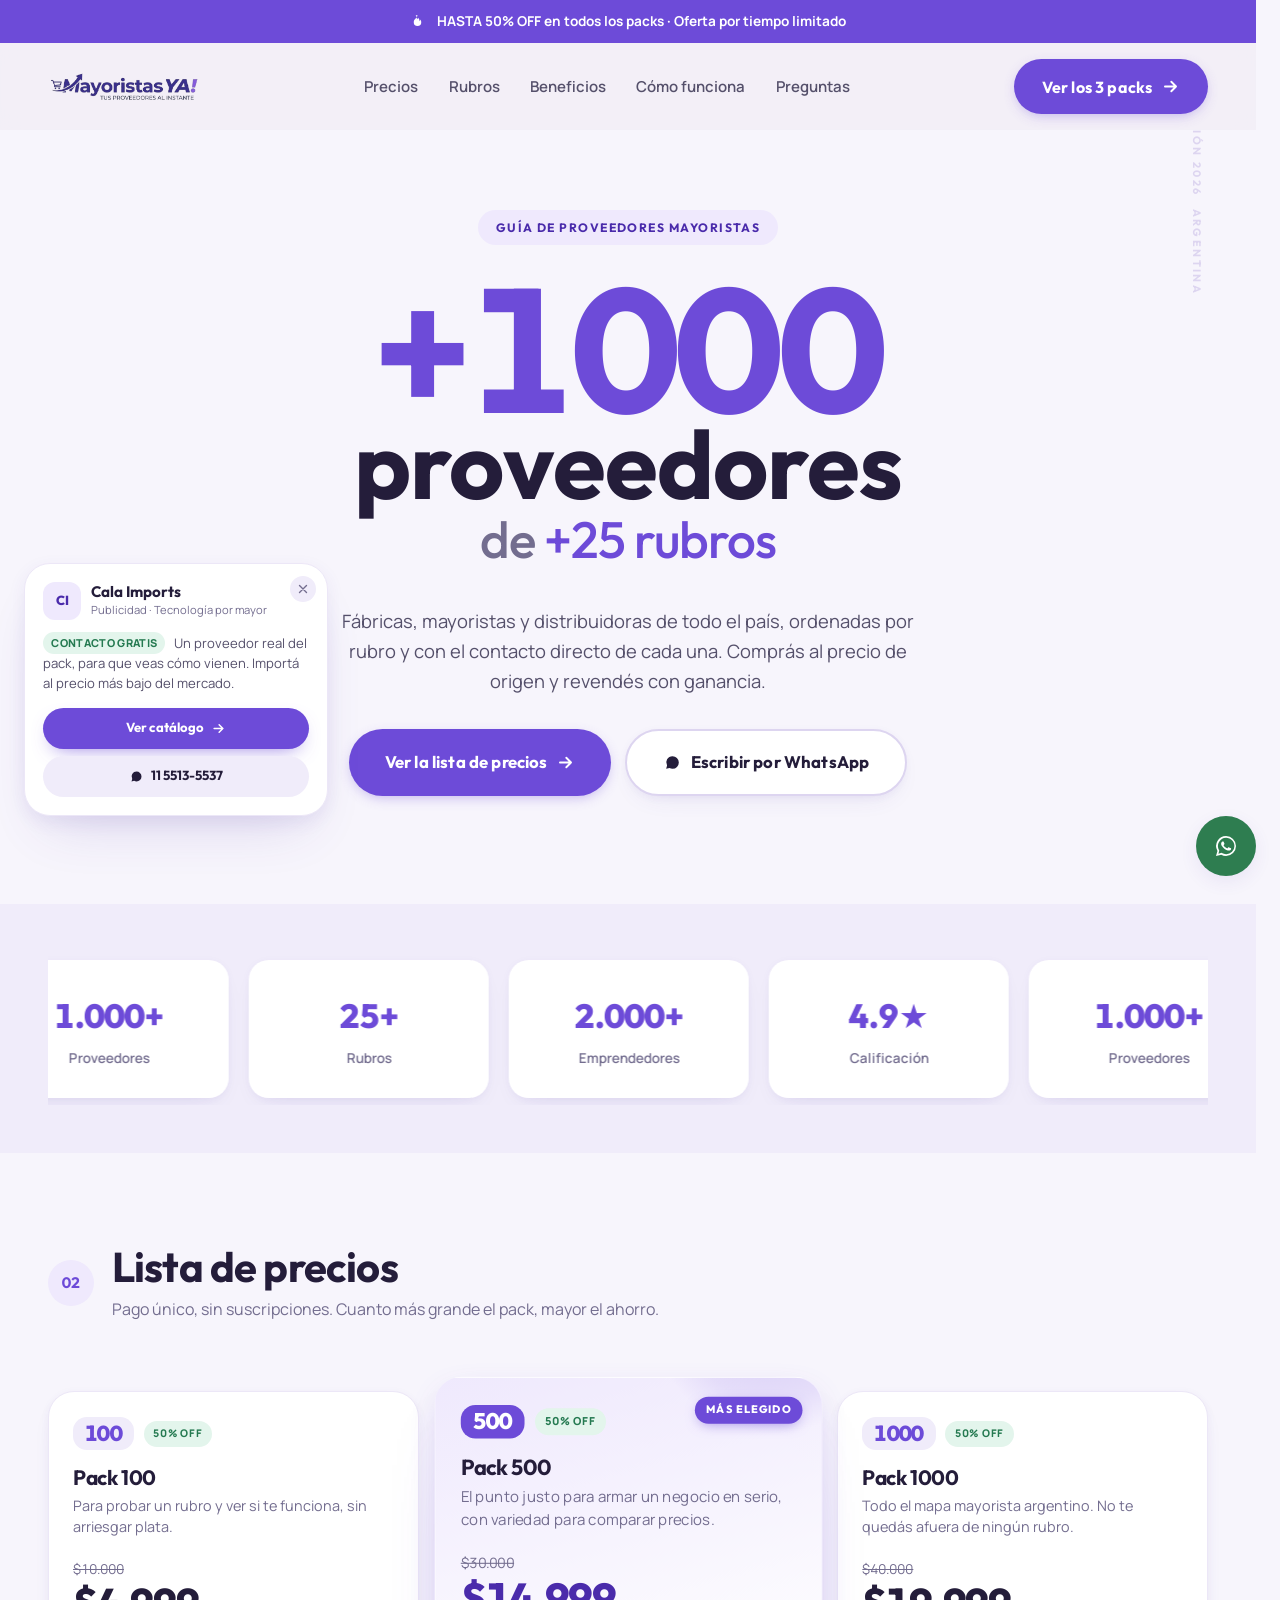
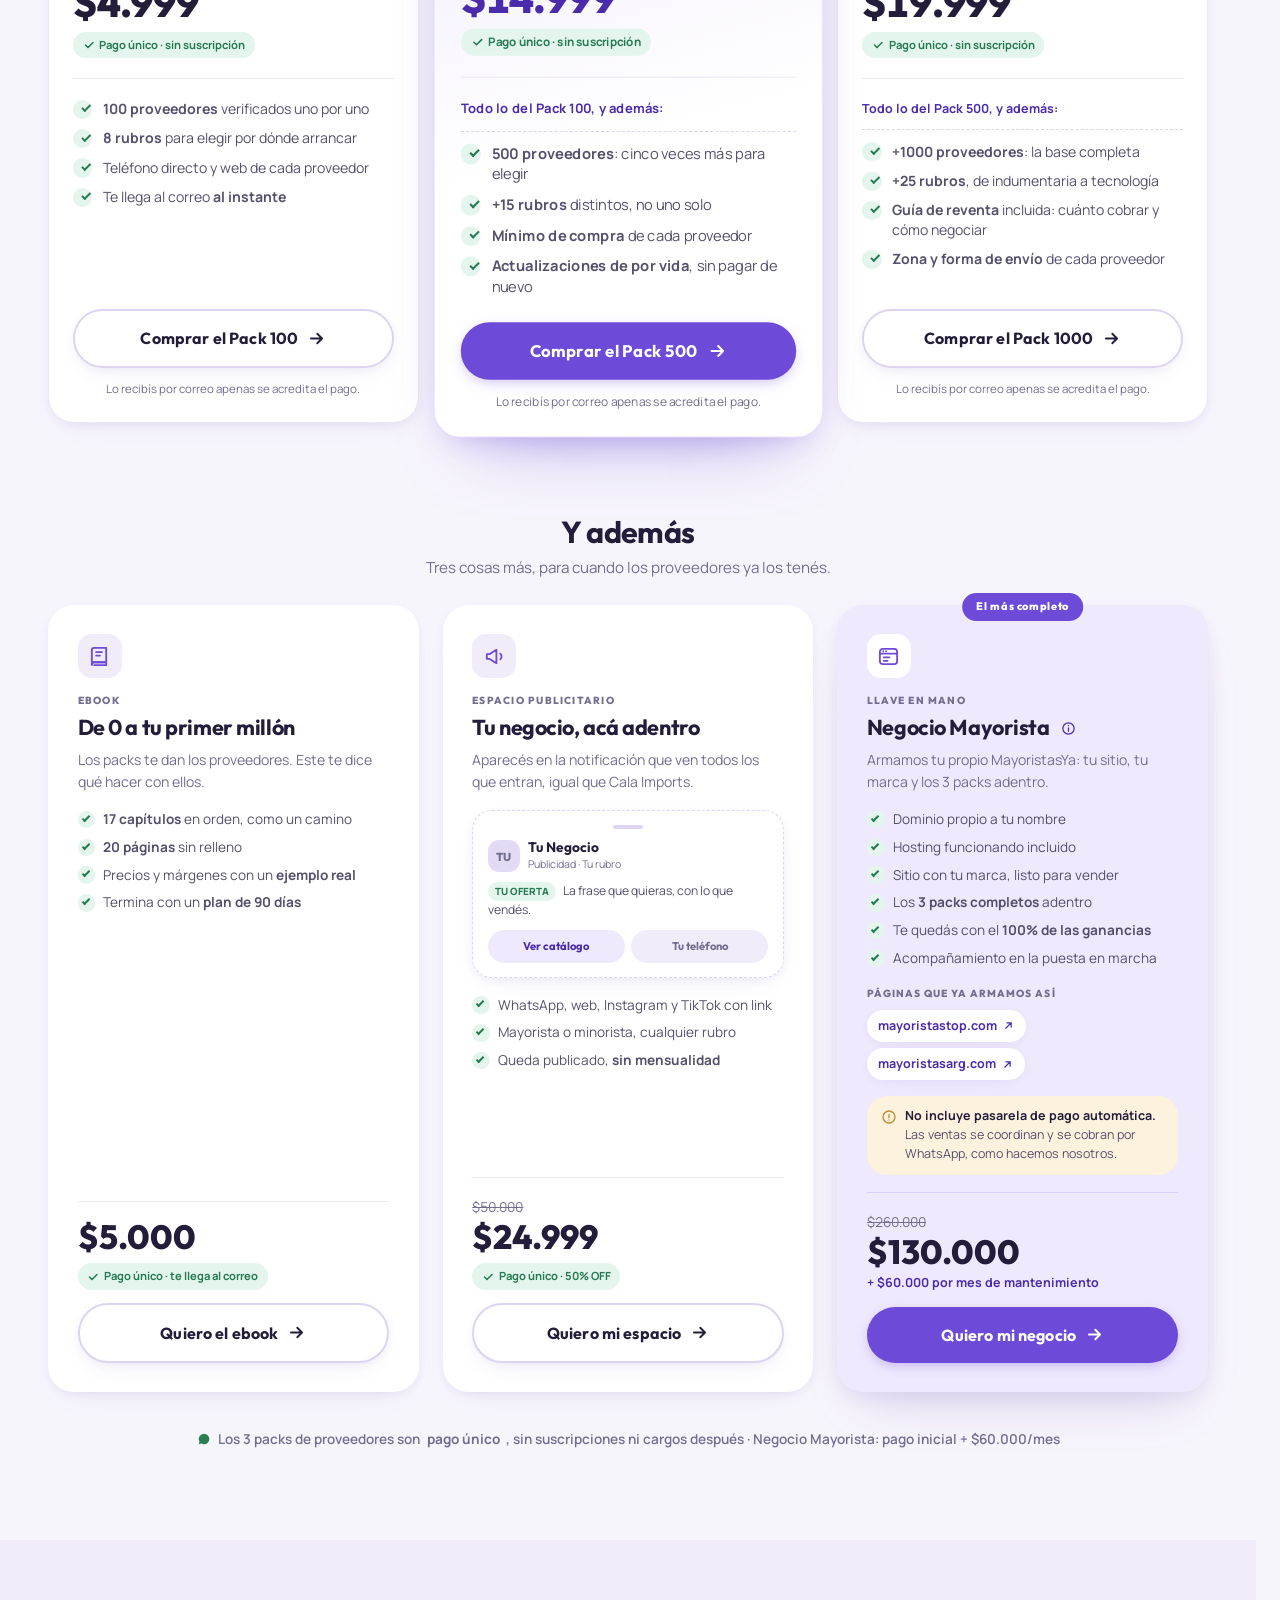
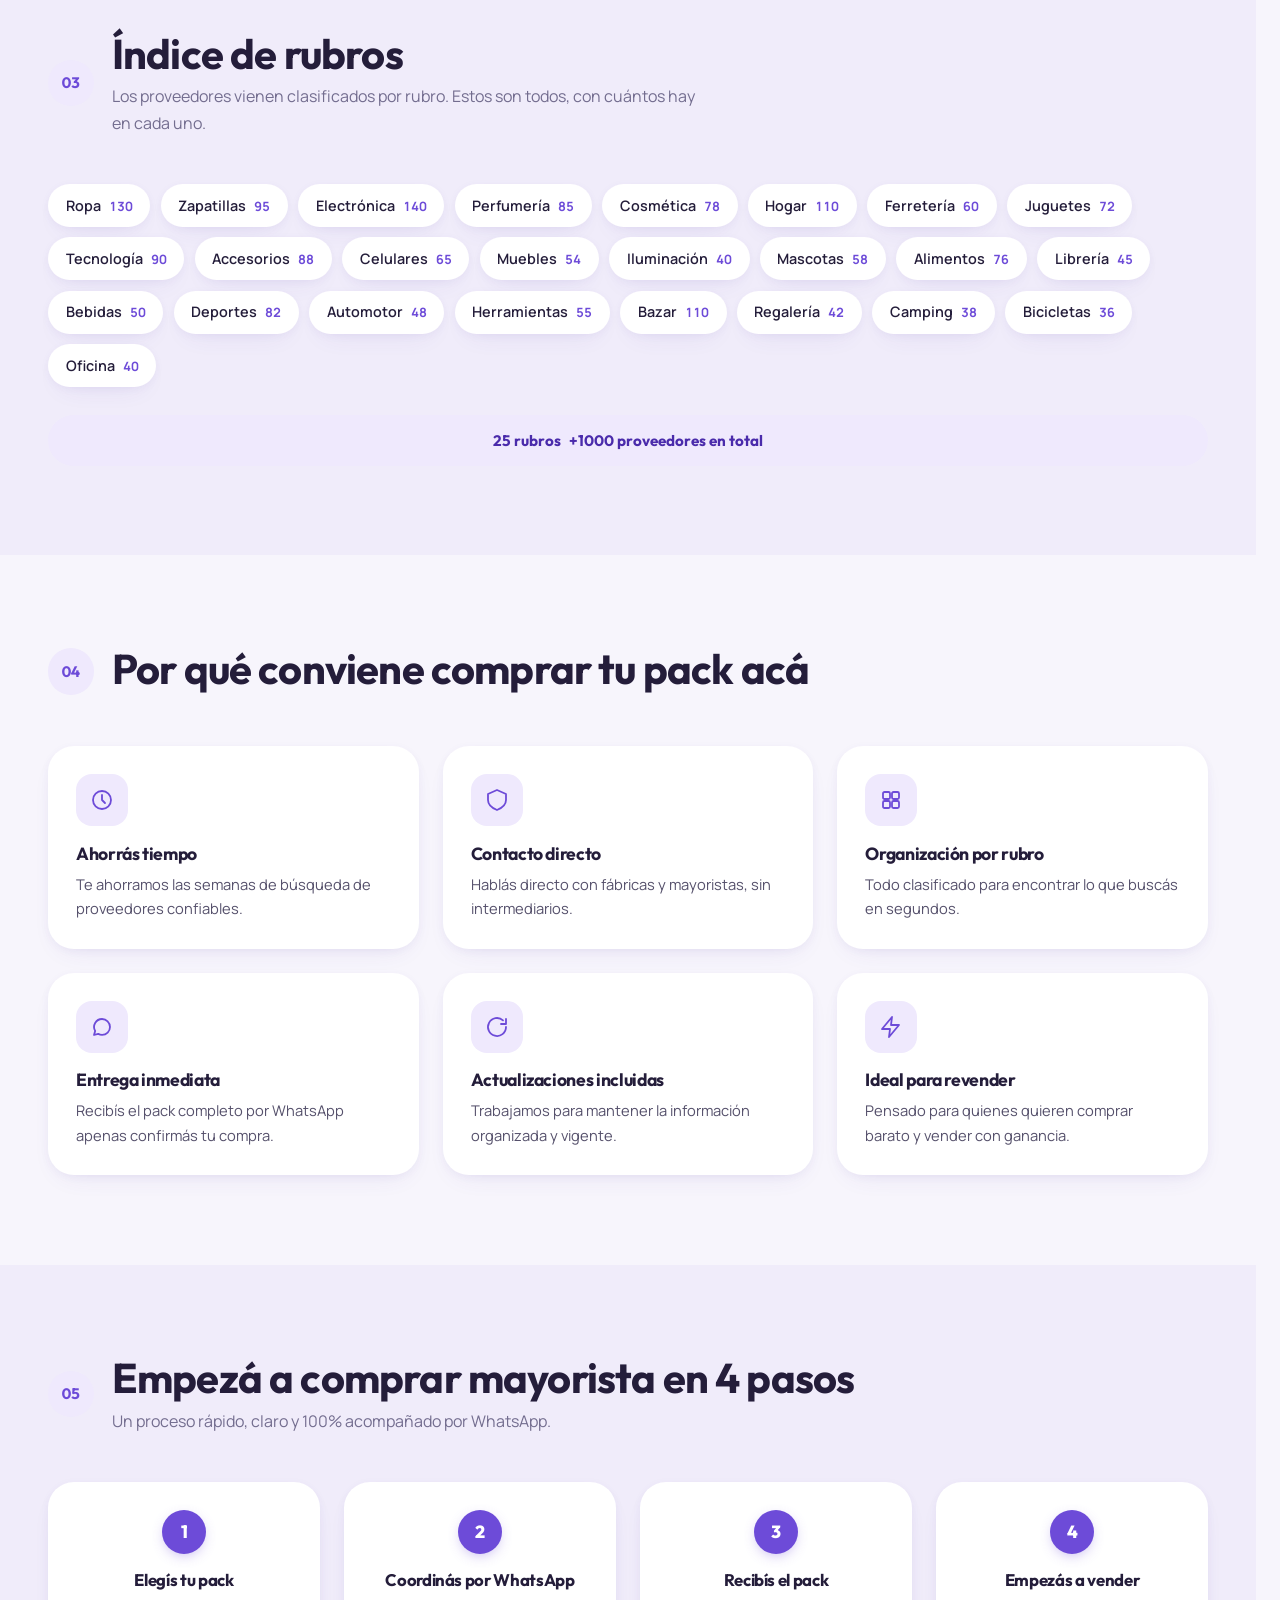
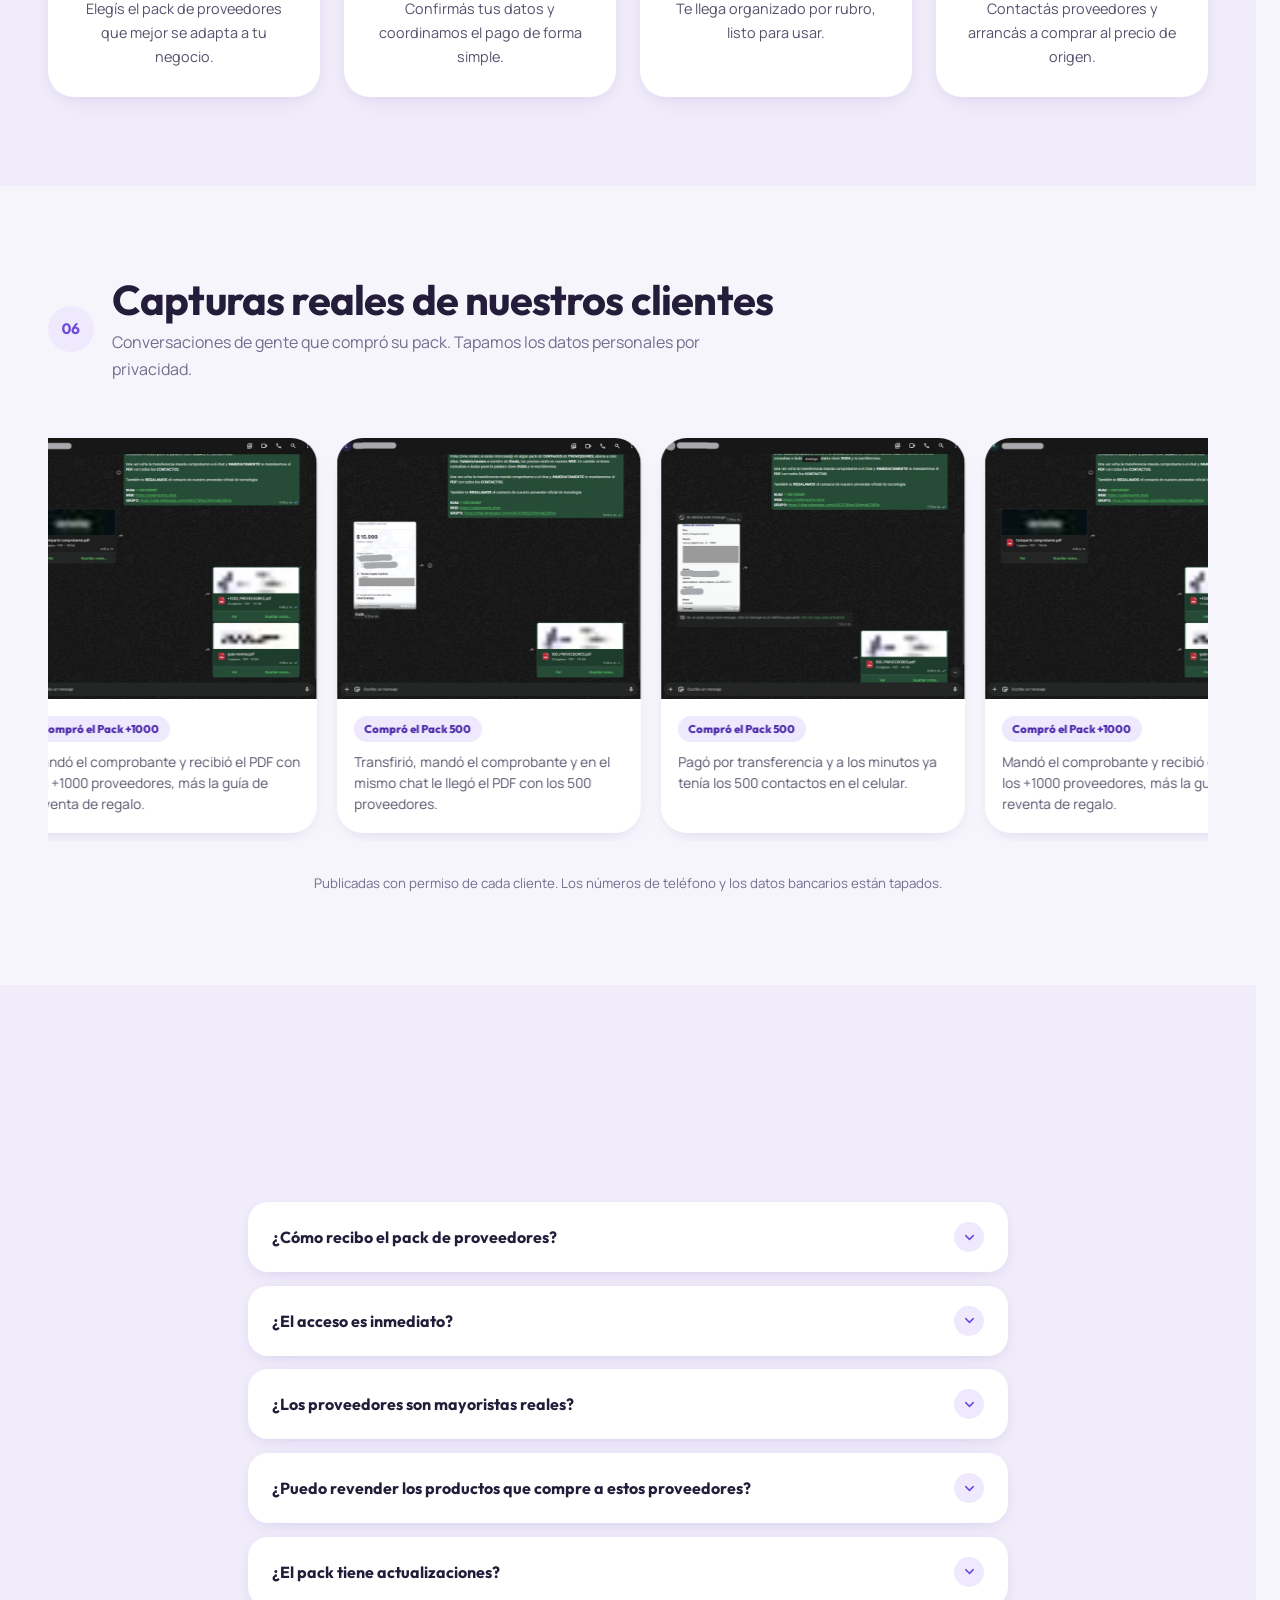
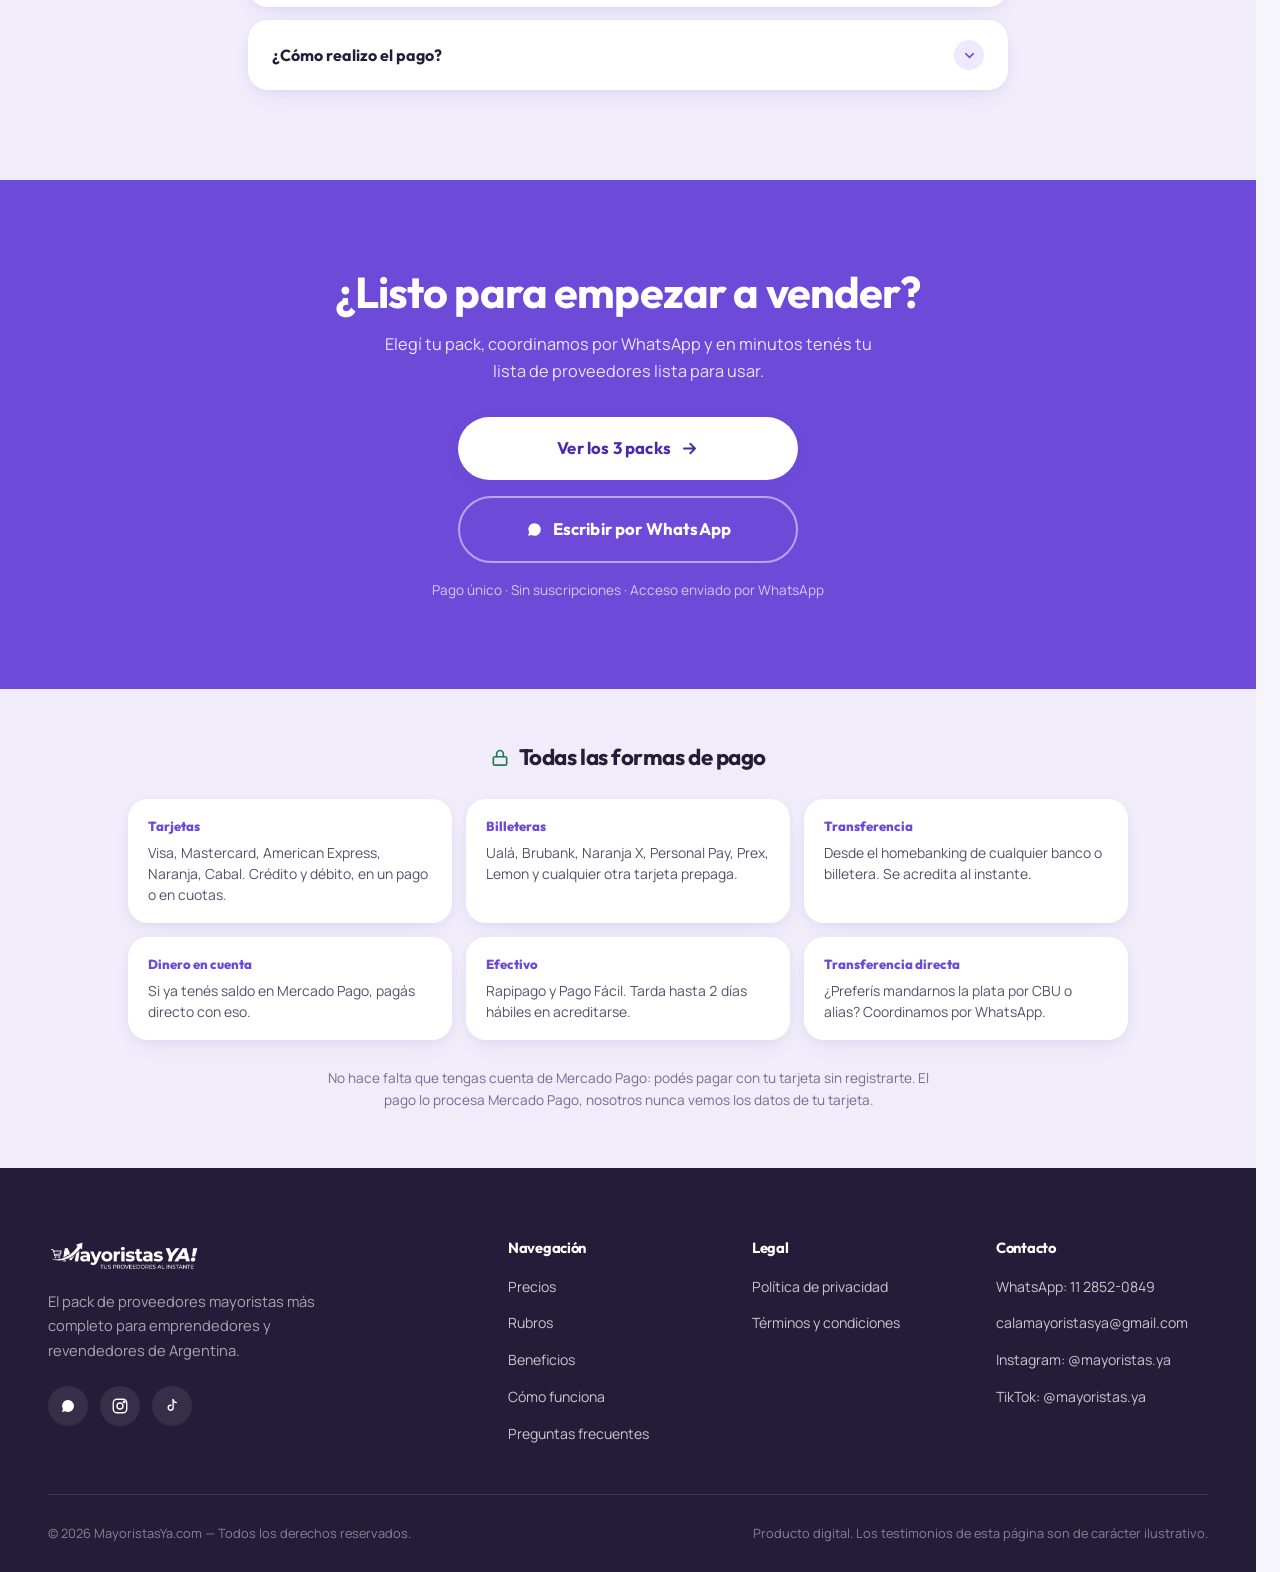
==== commit 51ef62fc: "Add files via upload" ====
--- a/index.html
+++ b/index.html
@@ -4,9 +4,9 @@
 <meta charset="UTF-8">
 <meta name="viewport" content="width=device-width, initial-scale=1, viewport-fit=cover">
 <!-- Google Analytics (GA4) - configurar ID en js/analytics.js -->
-<script src="js/analytics.js?v=20260902b" defer></script>
+<script src="js/analytics.js?v=20260914" defer></script>
 <!-- Registro automático de pedidos (Google Sheets) - configurar URL en js/orders.js -->
-<script src="js/orders.js?v=20260902b" defer></script>
+<script src="js/orders.js?v=20260914" defer></script>
 <title>Proveedores Mayoristas Argentina | +1000 Contactos</title>
 <meta name="description" content="Lista de proveedores mayoristas para revender: ropa, calzado, tecnología, hogar y +25 rubros. Desde $4.999, pago único y entrega al instante por WhatsApp.">
 <meta name="author" content="MayoristasYa.com">
@@ -40,7 +40,7 @@
 <link rel="preconnect" href="https://fonts.gstatic.com" crossorigin>
 <link href="https://fonts.googleapis.com/css2?family=Outfit:wght@500;600;700&family=Manrope:wght@400;500;600;700;800&display=swap" rel="stylesheet">
 
-<link rel="stylesheet" href="css/styles.css?v=20260902b">
+<link rel="stylesheet" href="css/styles.css?v=20260914">
 
 <script type="application/ld+json">
 {
@@ -205,22 +205,27 @@
 
       <div class="pt-grid">
 
-        <div class="pt-izq">
-          <p class="pt-kicker">Guía de proveedores mayoristas</p>
+        <!-- Cada parte entra un toque después que la anterior. El --d es ese
+             retraso. Si el visitante pidió menos movimiento, no se mueve nada:
+             el CSS de la animación vive adentro de una consulta de medios. -->
+        <div class="pt-izq pt-anima">
+          <p class="pt-kicker" style="--d:0s">Guía de proveedores mayoristas</p>
 
           <h1 class="pt-titulo">
-            <span class="pt-l1">+1000</span>
-            <span class="pt-l2">proveedores</span>
-            <span class="pt-l3">de <em>+25 rubros</em></span>
+            <!-- El número cuenta desde cero al cargar. Sin JavaScript queda
+                 el +1000 escrito acá, que es lo que importa. -->
+            <span class="pt-l1" style="--d:.07s" data-count="1000" data-prefijo="+" data-formato="plano">+1000</span>
+            <span class="pt-l2" style="--d:.16s">proveedores</span>
+            <span class="pt-l3" style="--d:.25s">de <em>+25 rubros</em></span>
           </h1>
 
-          <p class="pt-bajada">
+          <p class="pt-bajada" style="--d:.34s">
             Fábricas, mayoristas y distribuidoras de todo el país, ordenadas por
             rubro y con el contacto directo de cada una. Comprás al precio de
             origen y revendés con ganancia.
           </p>
 
-          <div class="pt-acciones">
+          <div class="pt-acciones" style="--d:.43s">
             <a class="btn btn-primary btn-lg" href="#precios">
               Ver la lista de precios
               <svg viewBox="0 0 24 24" fill="none" stroke="currentColor" stroke-width="2.4" stroke-linecap="round" stroke-linejoin="round" aria-hidden="true"><path d="M5 12h14M13 6l6 6-6 6"/></svg>
@@ -232,77 +237,6 @@
           </div>
         </div>
 
-        <div class="pt-der">
-
-          <!-- Vista previa del PDF: las fichas se van encendiendo solas -->
-          <div class="pt-visual" aria-hidden="true">
-            <span class="pt-blob pt-blob-a"></span>
-            <span class="pt-blob pt-blob-b"></span>
-
-            <!-- El marco lleva el flote: así los chips se mueven pegados a la tarjeta -->
-            <div class="pt-marco">
-            <div class="pt-tarjeta">
-              <div class="ptt-top">
-                <span class="ptt-pdf">PDF</span>
-                <span class="ptt-arch">lista-proveedores-2026.pdf</span>
-                <span class="ptt-pag">1 / 34</span>
-              </div>
-
-              <div class="ptt-hoja">
-                <span class="ptt-sello"><b>✓</b> Verificado 2026</span>
-                <div class="ptt-encabezado">
-                  <span class="ptt-tag">Indumentaria</span>
-                  <p class="ptt-titulo">Proveedores verificados</p>
-                  <p class="ptt-sub">120 contactos en esta sección</p>
-                </div>
-
-                <ul class="ptt-filas">
-                  <li style="--d:0s">
-                    <span class="ptf-ini">DS</span>
-                    <span class="ptf-datos">
-                      <b>Distribuidora San Martín</b>
-                      <small>Once, CABA · Mínimo 10 unidades</small>
-                    </span>
-                    <span class="ptf-tel">11 5•••-••••</span>
-                  </li>
-                  <li style="--d:1.6s">
-                    <span class="ptf-ini">TN</span>
-                    <span class="ptf-datos">
-                      <b>Textiles del Norte</b>
-                      <small>Flores, CABA · Mínimo 6 unidades</small>
-                    </span>
-                    <span class="ptf-tel">11 4•••-••••</span>
-                  </li>
-                  <li style="--d:3.2s">
-                    <span class="ptf-ini">MG</span>
-                    <span class="ptf-datos">
-                      <b>Mayorista Gutiérrez</b>
-                      <small>Avellaneda · Mínimo 12 unidades</small>
-                    </span>
-                    <span class="ptf-tel">11 6•••-••••</span>
-                  </li>
-                  <li style="--d:4.8s">
-                    <span class="ptf-ini">CB</span>
-                    <span class="ptf-datos">
-                      <b>Confecciones Belgrano</b>
-                      <small>Villa Crespo · Sin mínimo</small>
-                    </span>
-                    <span class="ptf-tel">11 3•••-••••</span>
-                  </li>
-                </ul>
-
-                <div class="ptt-pie">
-                  <span class="ptt-barra"><span class="ptt-barra-fill"></span></span>
-                  <span class="ptt-mas">+996 contactos</span>
-                </div>
-              </div>
-            </div>
-
-            </div>
-          </div>
-
-        </div>
-
       </div>
 
     </div>
@@ -479,24 +413,55 @@
 
       </div>
 
-      <!-- Espacio publicitario: no es una lista de proveedores, es un servicio.
-           Por eso va aparte de la grilla de packs. -->
-      <article class="ficha-pub reveal">
-        <div class="fp-info">
-          <span class="fp-etiqueta">Espacio publicitario</span>
-          <h3>Tu negocio, publicado en esta página</h3>
-          <p>Aparecés en la notificación que ven todos los que entran, igual que Cala Imports. Con tu marca, tu teléfono, tu web y tus redes, todo con link directo.</p>
-
-          <ul class="fp-lista">
-            <li>Tu ficha en la notificación que rota en el sitio</li>
-            <li>WhatsApp, web, Instagram y TikTok clickeables</li>
-            <li>Mayorista o minorista, cualquier rubro</li>
-            <li>Queda publicado: <strong>pago único, sin mensualidad</strong></li>
+      <!-- Los otros tres productos. Ninguno es una lista de proveedores, así
+           que van juntos y aparte de la grilla de packs: en computadora, uno
+           al lado del otro para poder compararlos de un vistazo. -->
+      <div class="extras-cab reveal">
+        <h3>Y además</h3>
+        <p>Tres cosas más, para cuando los proveedores ya los tenés.</p>
+      </div>
+
+      <div class="extras-grid reveal">
+
+        <!-- 1. El libro: los packs te dicen a quién comprarle, este qué hacer -->
+        <article class="extra extra-libro" style="--i:0">
+          <div class="ex-icono" aria-hidden="true">
+            <svg viewBox="0 0 24 24" fill="none" stroke="currentColor" stroke-width="1.9" stroke-linecap="round" stroke-linejoin="round"><path d="M4 5.5A2.5 2.5 0 0 1 6.5 3H19v15H6.5A2.5 2.5 0 0 0 4 20.5Z"/><path d="M4 20.5A2.5 2.5 0 0 1 6.5 18H19v3H6.5"/><path d="M8.5 7.5h6M8.5 11h4"/></svg>
+          </div>
+          <span class="ex-etiqueta">Ebook</span>
+          <h4>De 0 a tu primer millón</h4>
+          <p class="ex-bajada">Los packs te dan los proveedores. Este te dice qué hacer con ellos.</p>
+
+          <ul class="ex-lista">
+            <li><b>17 capítulos</b> en orden, como un camino</li>
+            <li><b>20 páginas</b> sin relleno</li>
+            <li>Precios y márgenes con un <b>ejemplo real</b></li>
+            <li>Termina con un <b>plan de 90 días</b></li>
           </ul>
-        </div>
-
-        <div class="fp-muestra">
-          <span class="fp-muestra-tit">Así se va a ver:</span>
+
+          <div class="ex-pie">
+            <div class="ex-precio">
+              <strong>$5.000</strong>
+              <span class="pk-unico">
+                <svg viewBox="0 0 24 24" fill="none" stroke="currentColor" stroke-width="3" stroke-linecap="round" stroke-linejoin="round" aria-hidden="true"><path d="m5 12 5 5L20 7"/></svg>
+                Pago único &middot; te llega al correo
+              </span>
+            </div>
+            <a class="btn btn-outline btn-block js-buy" href="checkout.html?pack=ebook">
+              Quiero el ebook
+              <svg viewBox="0 0 24 24" fill="none" stroke="currentColor" stroke-width="2.4" stroke-linecap="round" stroke-linejoin="round" aria-hidden="true"><path d="M5 12h14M13 6l6 6-6 6"/></svg>
+            </a>
+          </div>
+        </article>
+
+        <!-- 2. Espacio publicitario: se vende mostrando cómo se ve -->
+        <article class="extra extra-pub" style="--i:1">
+          <div class="ex-icono" aria-hidden="true">
+            <svg viewBox="0 0 24 24" fill="none" stroke="currentColor" stroke-width="1.9" stroke-linecap="round" stroke-linejoin="round"><path d="M4 9.5h3l7-4.5v14l-7-4.5H4Z"/><path d="M18 9a4 4 0 0 1 0 6"/></svg>
+          </div>
+          <span class="ex-etiqueta">Espacio publicitario</span>
+          <h4>Tu negocio, acá adentro</h4>
+          <p class="ex-bajada">Aparecés en la notificación que ven todos los que entran, igual que Cala Imports.</p>
 
           <div class="fp-demo" aria-hidden="true">
             <span class="fpd-agarre"></span>
@@ -514,8 +479,14 @@
             </div>
           </div>
 
-          <div class="fp-compra">
-            <div class="fp-precio">
+          <ul class="ex-lista">
+            <li>WhatsApp, web, Instagram y TikTok con link</li>
+            <li>Mayorista o minorista, cualquier rubro</li>
+            <li>Queda publicado, <b>sin mensualidad</b></li>
+          </ul>
+
+          <div class="ex-pie">
+            <div class="ex-precio">
               <span class="pk-antes">$50.000</span>
               <strong>$24.999</strong>
               <span class="pk-unico">
@@ -523,65 +494,70 @@
                 Pago único &middot; 50% OFF
               </span>
             </div>
-            <a class="btn btn-primary btn-block js-buy" href="checkout.html?pack=publicidad">
+            <a class="btn btn-outline btn-block js-buy" href="checkout.html?pack=publicidad">
               Quiero mi espacio
               <svg viewBox="0 0 24 24" fill="none" stroke="currentColor" stroke-width="2.4" stroke-linecap="round" stroke-linejoin="round" aria-hidden="true"><path d="M5 12h14M13 6l6 6-6 6"/></svg>
             </a>
           </div>
-        </div>
-      </article>
-
-      <!-- Negocio Mayorista: ficha aparte, no es un pack -->
-      <article class="ficha-negocio reveal">
-        <div class="fn-tapa">
-          <span class="fn-etiqueta">Nuevo</span>
-          <h3>Negocio Mayorista</h3>
-          <p>Armamos tu propio MayoristasYa: tu sitio, tu marca y los 3 packs adentro, para que vendas desde el día uno.</p>
-          <button type="button" class="fn-info" id="negocioInfoBtn" aria-haspopup="dialog" aria-label="Más información sobre Negocio Mayorista">
-            <svg viewBox="0 0 24 24" fill="none" stroke="currentColor" stroke-width="2" stroke-linecap="round" stroke-linejoin="round" aria-hidden="true"><circle cx="12" cy="12" r="9"/><path d="M12 11v5.5"/><path d="M12 7.5h.01"/></svg>
-          </button>
-        </div>
-
-        <ul class="fn-lista">
-          <li>Dominio propio a tu nombre</li>
-          <li>Hosting funcionando incluido</li>
-          <li>Sitio con tu marca, listo para vender</li>
-          <li>Los 3 packs completos adentro</li>
-          <li>Te quedás con el 100% de las ganancias</li>
-          <li>Acompañamiento en la puesta en marcha</li>
-        </ul>
-
-        <div class="fn-ejemplos">
-          <span class="fn-ejemplos-tit">Páginas que ya armamos así</span>
-          <div class="fn-ejemplos-links">
-            <a href="https://mayoristastop.com" target="_blank" rel="noopener">
-              mayoristastop.com
-              <svg viewBox="0 0 24 24" fill="none" stroke="currentColor" stroke-width="2.2" stroke-linecap="round" stroke-linejoin="round" aria-hidden="true"><path d="M7 17 17 7M9 7h8v8"/></svg>
+        </article>
+
+        <!-- 3. Negocio Mayorista: el más caro, va destacado -->
+        <article class="extra extra-negocio es-destacado" style="--i:2">
+          <span class="ex-sello">El más completo</span>
+          <div class="ex-icono" aria-hidden="true">
+            <svg viewBox="0 0 24 24" fill="none" stroke="currentColor" stroke-width="1.9" stroke-linecap="round" stroke-linejoin="round"><rect x="3" y="4" width="18" height="16" rx="3"/><path d="M3 9h18"/><path d="M6.5 6.5h.01M9.5 6.5h.01"/><path d="M7 13h6M7 16.5h4"/></svg>
+          </div>
+          <span class="ex-etiqueta">Llave en mano</span>
+          <h4>
+            Negocio Mayorista
+            <button type="button" class="fn-info" id="negocioInfoBtn" aria-haspopup="dialog" aria-label="Más información sobre Negocio Mayorista">
+              <svg viewBox="0 0 24 24" fill="none" stroke="currentColor" stroke-width="2" stroke-linecap="round" stroke-linejoin="round" aria-hidden="true"><circle cx="12" cy="12" r="9"/><path d="M12 11v5.5"/><path d="M12 7.5h.01"/></svg>
+            </button>
+          </h4>
+          <p class="ex-bajada">Armamos tu propio MayoristasYa: tu sitio, tu marca y los 3 packs adentro.</p>
+
+          <ul class="ex-lista">
+            <li>Dominio propio a tu nombre</li>
+            <li>Hosting funcionando incluido</li>
+            <li>Sitio con tu marca, listo para vender</li>
+            <li>Los <b>3 packs completos</b> adentro</li>
+            <li>Te quedás con el <b>100% de las ganancias</b></li>
+            <li>Acompañamiento en la puesta en marcha</li>
+          </ul>
+
+          <div class="ex-ejemplos">
+            <span class="ex-ejemplos-tit">Páginas que ya armamos así</span>
+            <div class="ex-ejemplos-links">
+              <a href="https://mayoristastop.com" target="_blank" rel="noopener">
+                mayoristastop.com
+                <svg viewBox="0 0 24 24" fill="none" stroke="currentColor" stroke-width="2.2" stroke-linecap="round" stroke-linejoin="round" aria-hidden="true"><path d="M7 17 17 7M9 7h8v8"/></svg>
+              </a>
+              <a href="https://mayoristasarg.com" target="_blank" rel="noopener">
+                mayoristasarg.com
+                <svg viewBox="0 0 24 24" fill="none" stroke="currentColor" stroke-width="2.2" stroke-linecap="round" stroke-linejoin="round" aria-hidden="true"><path d="M7 17 17 7M9 7h8v8"/></svg>
+              </a>
+            </div>
+          </div>
+
+          <p class="ex-aclaracion">
+            <svg viewBox="0 0 24 24" fill="none" stroke="currentColor" stroke-width="2" stroke-linecap="round" stroke-linejoin="round" aria-hidden="true"><circle cx="12" cy="12" r="9"/><path d="M12 8.5v4.5"/><path d="M12 16.5h.01"/></svg>
+            <span><strong>No incluye pasarela de pago automática.</strong> Las ventas se coordinan y se cobran por WhatsApp, como hacemos nosotros.</span>
+          </p>
+
+          <div class="ex-pie">
+            <div class="ex-precio">
+              <span class="pk-antes">$260.000</span>
+              <strong>$130.000</strong>
+              <span class="ex-mensual">+ $60.000 por mes de mantenimiento</span>
+            </div>
+            <a class="btn btn-primary btn-block js-buy" href="checkout.html?pack=negocio-mayorista">
+              Quiero mi negocio
+              <svg viewBox="0 0 24 24" fill="none" stroke="currentColor" stroke-width="2.4" stroke-linecap="round" stroke-linejoin="round" aria-hidden="true"><path d="M5 12h14M13 6l6 6-6 6"/></svg>
             </a>
-            <a href="https://mayoristasarg.com" target="_blank" rel="noopener">
-              mayoristasarg.com
-              <svg viewBox="0 0 24 24" fill="none" stroke="currentColor" stroke-width="2.2" stroke-linecap="round" stroke-linejoin="round" aria-hidden="true"><path d="M7 17 17 7M9 7h8v8"/></svg>
-            </a>
-          </div>
-        </div>
-
-        <p class="fn-aclaracion">
-          <svg viewBox="0 0 24 24" fill="none" stroke="currentColor" stroke-width="2" stroke-linecap="round" stroke-linejoin="round" aria-hidden="true"><circle cx="12" cy="12" r="9"/><path d="M12 8.5v4.5"/><path d="M12 16.5h.01"/></svg>
-          <span><strong>No incluye pasarela de pago automática.</strong> Las ventas de tu página se coordinan y se cobran por WhatsApp, como hacemos nosotros. Si más adelante querés sumar Mercado Pago automático, lo presupuestamos aparte.</span>
-        </p>
-
-        <div class="fn-pie">
-          <div class="fn-precio">
-            <span class="pk-antes">$260.000</span>
-            <strong>$130.000</strong>
-            <span class="fn-mensual">+ $60.000 por mes de mantenimiento</span>
-          </div>
-          <a class="btn btn-primary js-buy" href="checkout.html?pack=negocio-mayorista">
-            Comprar
-            <svg viewBox="0 0 24 24" fill="none" stroke="currentColor" stroke-width="2.4" stroke-linecap="round" stroke-linejoin="round" aria-hidden="true"><path d="M5 12h14M13 6l6 6-6 6"/></svg>
-          </a>
-        </div>
-      </article>
+          </div>
+        </article>
+
+      </div>
 
       <p class="pricing-note">
         <svg viewBox="0 0 24 24" fill="currentColor" aria-hidden="true"><path d="M17.6 6.32A7.85 7.85 0 0 0 12.05 4a7.94 7.94 0 0 0-6.9 11.9L4 20l4.2-1.1a7.93 7.93 0 0 0 3.85 1h0a7.94 7.94 0 0 0 7.94-7.94 7.9 7.9 0 0 0-2.4-5.64Z"/></svg>
@@ -1093,6 +1069,6 @@
 
 
 <!-- defer: tiene que correr DESPUÉS de pagos.js, que también lo usa -->
-<script src="js/main.js?v=20260902b" defer></script>
+<script src="js/main.js?v=20260914" defer></script>
 </body>
 </html>
--- a/css/styles.css
+++ b/css/styles.css
@@ -1,14 +1,26 @@
 /* =========================================================
-   MayoristasYa.com — Catálogo comercial retro
+   MayoristasYa.com — Minimalismo suave (soft minimalism)
    ---------------------------------------------------------
-   La idea: una guía de proveedores impresa de los años 70.
-   Papel tibio en vez de blanco, tinta marrón en vez de negro,
-   rojo teja y verde botella como acentos, esquinas casi rectas
-   y sombras duras sin desenfoque, como una impresión offset.
+   Las cinco reglas del estilo. Si agregás algo nuevo, seguilas:
+
+   1. NADA DE BLANCO PURO NI NEGRO PURO. El fondo es lavanda muy
+      apagado (--cream) y el texto es violeta oscuro (--ink).
+   2. TODO REDONDEADO. Tarjetas 26px, botones y pastillas 999px.
+      No hay esquinas vivas en ningún lado.
+   3. SOMBRAS DIFUSAS, NO BORDES. Se separa por sombra suave y
+      cambio de fondo, casi nunca con una línea.
+   4. UN SOLO ACENTO. Violeta (--clay) para todo lo importante.
+      Verde solo para "gratis/incluido", ámbar solo para avisos.
+   5. MOVIMIENTO CORTO Y CON REBOTE. Nada dura más de 0.65s y
+      usa --bounce; siempre con salida por prefers-reduced-motion.
+
+   Los nombres de las variables (papel, tinta) quedaron de una
+   versión anterior tipo catálogo impreso. Los colores ya no son
+   esos, pero los nombres se mantienen para no romper 5000 líneas.
    ========================================================= */
 
 :root {
-  /* ---- Papel ---- */
+  /* ---- Fondos ---- */
   --cream: #f7f5fc;
   --cream-2: #f0ecfa;
   --cream-3: #e3dbf6;
@@ -103,8 +115,8 @@
     scroll-behavior: auto;
   }
   *,
-  *::before,
-  *::after {
+*::before,
+*::after {
     animation-duration: 0.01ms !important;
     animation-iteration-count: 1 !important;
     transition-duration: 0.01ms !important;
@@ -297,7 +309,7 @@
 
 @media (prefers-reduced-motion: reduce) {
   .js-buy:hover svg,
-  .header-cta:hover svg {
+.header-cta:hover svg {
     transform: none;
   }
 }
@@ -561,6 +573,27 @@
   display: none;
 }
 
+/* Confirmación de que los dos correos son el mismo */
+.ck-ok {
+  display: flex;
+  align-items: center;
+  gap: 0.35rem;
+  margin-top: 0.35rem;
+  font-size: 0.8rem;
+  font-weight: 700;
+  color: var(--sage);
+}
+
+.ck-ok[hidden] {
+  display: none;
+}
+
+.ck-ok svg {
+  width: 15px;
+  height: 15px;
+  flex-shrink: 0;
+}
+
 /* ---------- Botonera ---------- */
 .ck-pagos {
   margin-top: 1.75rem;
@@ -914,13 +947,13 @@
 /* Nada de esto si el visitante pidió menos movimiento */
 @media (prefers-reduced-motion: reduce) {
   .ck-col-resumen,
-  .ck-col-form,
-  .ck-garantias li,
-  .gracias-box .ok-icon,
-  .gracias-box > *,
-  .ck-campo input.has-error,
-  .ck-campo .field-error,
-  .btn-mp:disabled {
+.ck-col-form,
+.ck-garantias li,
+.gracias-box .ok-icon,
+.gracias-box > *,
+.ck-campo input.has-error,
+.ck-campo .field-error,
+.btn-mp:disabled {
     animation: none !important;
   }
 
@@ -942,7 +975,7 @@
   }
 
   .ck-col-form,
-  .ck-resumen {
+.ck-resumen {
     padding: 1.25rem 1.1rem;
   }
 
@@ -1264,7 +1297,6 @@
   box-shadow: var(--sh-sm);
   padding-block: 0.65rem;
 }
-
 
 
 .site-header .container {
@@ -1973,6 +2005,40 @@
   animation-play-state: paused;
 }
 
+/* ---------- Arrastrar con el dedo ----------
+   Cuando el JavaScript toma el control, corre la pista él mismo con
+   requestAnimationFrame en vez de con la animación de CSS. Es lo único que
+   permite las dos cosas a la vez: que camine sola y que se pueda empujar.
+
+   La clase la pone el JavaScript. Si no corre (o si el navegador es viejo),
+   no pasa nada: queda la animación de CSS de arriba, como antes.
+
+   touch-action pan-y: el dedo vertical sigue haciendo scroll de la página,
+   y el horizontal nos llega a nosotros en vez de que lo coma el navegador. */
+.marquesina.js-arrastrable {
+  touch-action: pan-y;
+  cursor: grab;
+  -webkit-user-select: none;
+  user-select: none;
+}
+
+.marquesina.js-arrastrable .marquesina-pista {
+  animation: none;
+  will-change: transform;
+}
+
+.marquesina.js-arrastrable.arrastrando {
+  cursor: grabbing;
+}
+
+/* Las tarjetas son links y textos: sin esto, arrastrar selecciona o
+   "agarra" la imagen en vez de mover el carrusel */
+.marquesina.js-arrastrable img,
+.marquesina.js-arrastrable a {
+  -webkit-user-drag: none;
+  user-select: none;
+}
+
 /* Si alguien pidió menos movimiento, no corre nada: se deja deslizar a mano */
 @media (prefers-reduced-motion: reduce) {
   .marquesina {
@@ -2076,7 +2142,7 @@
 /* --- Mobile / tablet: se mantiene la card apilada tal cual estaba --- */
 @media (max-width: 899.98px) {
   .negocio-main,
-  .negocio-aside {
+.negocio-aside {
     display: contents;
   }
 
@@ -2133,7 +2199,7 @@
   }
 
   .negocio-main,
-  .negocio-aside {
+.negocio-aside {
     position: relative;
     z-index: 1;
   }
@@ -2143,7 +2209,7 @@
   }
 
   .negocio-main,
-  .negocio-aside {
+.negocio-aside {
     display: flex;
     flex-direction: column;
   }
@@ -2210,7 +2276,7 @@
   }
 
   .negocio-aside .btn-outline:hover,
-  .negocio-aside .btn-outline:focus-visible {
+.negocio-aside .btn-outline:focus-visible {
     background: var(--clay-hover);
     color: var(--card);
     border-color: var(--clay-dark);
@@ -3063,10 +3129,80 @@
   justify-content: center;
 }
 
-.gracias-pasos li strong {
+/* Solo el título del paso ocupa su propio renglón. Los "strong" que van
+   dentro de la explicación (el nombre de un botón, por ejemplo) siguen
+   siendo parte de la frase. */
+.gracias-pasos li > strong:first-child {
   display: block;
   color: var(--ink);
   margin-bottom: 0.1rem;
+}
+
+.gracias-pasos li strong {
+  color: var(--ink);
+}
+
+/* Lo que hay que escribir en el buscador del correo, con pinta de campo de
+   búsqueda para que se entienda de un vistazo qué va tecleado */
+.gracias-buscar {
+  display: inline-flex;
+  align-items: center;
+  gap: 0.3rem;
+  padding: 0.1rem 0.5rem;
+  border-radius: 999px;
+  background: var(--clay-tint);
+  color: var(--clay-dark);
+  font-weight: 800;
+}
+
+.gracias-destino {
+  display: block;
+  margin-top: 0.4rem;
+  font-size: 0.85rem;
+  font-weight: 700;
+  color: var(--clay-dark);
+  word-break: break-all;
+}
+
+.gracias-carpetas {
+  display: flex;
+  flex-wrap: wrap;
+  gap: 0.35rem;
+  margin: 0.45rem 0;
+}
+
+.gracias-carpetas span {
+  padding: 0.2rem 0.6rem;
+  border-radius: 999px;
+  background: var(--card);
+  box-shadow: var(--sh-sm);
+  font-size: 0.78rem;
+  font-weight: 700;
+  color: var(--body);
+}
+
+/* En celular los pasos son lo más largo de la página: si le dejamos los
+   márgenes de escritorio, en un teléfono de 375px queda una columna de texto
+   de 180px y cada renglón entran tres palabras. */
+@media (max-width: 560px) {
+  .gracias-box {
+    padding: 1.6rem 1.1rem 1.75rem;
+  }
+
+  .gracias-pasos {
+    padding: 1.2rem 1rem;
+    gap: 1.25rem;
+  }
+
+  .gracias-pasos li {
+    padding-left: 1.9rem;
+  }
+
+  .gracias-pasos li::before {
+    width: 21px;
+    height: 21px;
+    font-size: 0.7rem;
+  }
 }
 
 .gracias-ayuda {
@@ -3498,134 +3634,37 @@
 }
 
 /* ---------- Lista de precios ---------- */
-/* ---------- Ficha del Negocio Mayorista ---------- */
-.ficha-negocio {
-  position: relative;
-  margin-top: 2.5rem;
-  background: var(--card);
-  border: 2px solid var(--ink);
-  border-radius: var(--radius-card-sm);
-  box-shadow: 6px 6px 0 var(--clay);
-  overflow: hidden;
-}
-
-.fn-tapa {
-  position: relative;
-  padding: 1.6rem 1.5rem 1.25rem;
-  background: var(--ink);
+
+/* El "i" de más información del Negocio Mayorista. Antes colgaba en la
+   esquina de una tarjeta oscura; ahora va al lado del título, así que se
+   viste con los colores normales de la página. */
+.fn-info {
+  display: inline-flex;
+  align-items: center;
+  justify-content: center;
+  width: 26px;
+  height: 26px;
+  margin-left: 0.4rem;
+  border-radius: 50%;
+  background: var(--clay-tint);
+  color: var(--clay-dark);
+  vertical-align: middle;
+  flex-shrink: 0;
+  transition: background 0.2s var(--ease), transform 0.25s var(--bounce);
+}
+
+.fn-info:hover,
+.fn-info:focus-visible {
+  background: var(--clay);
   color: var(--card);
-}
-
-.fn-tapa h3 {
-  color: var(--card);
-  font-size: clamp(1.25rem, 3.5vw, 1.6rem);
-  margin-bottom: 0.4rem;
-}
-
-.fn-tapa p {
-  font-size: 0.93rem;
-  color: rgba(253, 251, 255, 0.78);
-  max-width: 60ch;
-}
-
-.fn-etiqueta {
-  display: inline-block;
-  font-family: var(--font-heading);
-  font-size: 0.66rem;
-  font-weight: 700;
-  letter-spacing: 0.12em;
-  text-transform: uppercase;
-  color: var(--ink);
-  background: var(--gold);
-  padding: 0.22rem 0.6rem;
-  border-radius: 3px;
-  margin-bottom: 0.75rem;
-}
-
-.fn-info {
-  position: absolute;
-  top: 1.4rem;
-  right: 1.4rem;
-  width: 32px;
-  height: 32px;
-  border-radius: 50%;
-  border: 1px solid rgba(253, 251, 255, 0.35);
-  color: var(--card);
-  display: flex;
-  align-items: center;
-  justify-content: center;
-  transition: background 0.15s var(--ease);
-}
-
-.fn-info:hover {
-  background: rgba(253, 251, 255, 0.14);
+  transform: scale(1.12);
 }
 
 .fn-info svg {
-  width: 17px;
-  height: 17px;
-}
-
-.fn-lista {
-  display: grid;
-  grid-template-columns: 1fr;
-  gap: 0.5rem 1.5rem;
-  padding: 1.4rem 1.5rem;
-}
-
-@media (min-width: 640px) {
-  .fn-lista {
-    grid-template-columns: repeat(2, 1fr);
-  }
-}
-
-.fn-lista li {
-  position: relative;
-  font-size: 0.9rem;
-  color: var(--body);
-  padding-left: 1.2rem;
-}
-
-.fn-lista li::before {
-  content: "✓";
-  position: absolute;
-  left: 0;
-  color: var(--sage);
-  font-weight: 700;
-  font-size: 0.8rem;
-}
-
-.fn-pie {
-  display: flex;
-  flex-wrap: wrap;
-  align-items: center;
-  justify-content: space-between;
-  gap: 1rem;
-  padding: 1.25rem 1.5rem 1.5rem;
-  border-top: 1px solid var(--line);
-  background: var(--cream);
-}
-
-.fn-precio {
-  display: flex;
-  flex-direction: column;
-  gap: 0.1rem;
-}
-
-.fn-precio strong {
-  font-family: var(--font-heading);
-  font-size: clamp(1.6rem, 4vw, 2rem);
-  font-weight: 700;
-  color: var(--ink);
-  line-height: 1.05;
-  font-variant-numeric: tabular-nums;
-}
-
-.fn-mensual {
-  font-size: 0.8rem;
-  font-weight: 700;
-  color: var(--clay);
-}
+  width: 15px;
+  height: 15px;
+}
+
 
 /* ---------- Índice de rubros con puntos guía ---------- */
 .indice-rubros {
@@ -3817,6 +3856,102 @@
 }
 
 /* =========================================================
+   PORTADA: LA ENTRADA
+   ---------------------------------------------------------
+   Está arriba de todo, así que no espera al scroll: arranca al cargar.
+   Cada parte sale un toque después que la anterior (el --d del HTML), y el
+   ojo termina donde queremos, en los botones.
+
+   TODO adentro de "no-preference": si el visitante configuró su celular
+   para ver menos movimiento, no se mueve absolutamente nada.
+   ========================================================= */
+@media (prefers-reduced-motion: no-preference) {
+  /* El título se excluye del grupo y se animan sus renglones uno por uno:
+     si se movieran los dos, los hijos arrastrarían el movimiento del padre */
+  .pt-anima > *:not(.pt-titulo),
+  .pt-anima .pt-titulo > * {
+    animation: pt-entrar 0.75s var(--ease) var(--d, 0s) both;
+  }
+
+  @keyframes pt-entrar {
+    from {
+      opacity: 0;
+      transform: translateY(20px);
+    }
+    to {
+      opacity: 1;
+      transform: none;
+    }
+  }
+
+  /* El número entra con un rebotecito y después le pasa un brillo cada
+     tanto, como el reflejo sobre una letra de metal */
+  .pt-anima .pt-l1 {
+    animation:
+      pt-numero 0.8s var(--bounce) var(--d, 0s) both,
+      pt-brillo 7s ease-in-out 2s infinite;
+  }
+
+  @keyframes pt-numero {
+    from {
+      opacity: 0;
+      transform: translateY(20px) scale(0.86);
+    }
+    to {
+      opacity: 1;
+      transform: none;
+    }
+  }
+
+  /* El brillo se hace con un degradado recortado contra el texto. Si el
+     navegador no sabe hacerlo, no entra acá y el número queda violeta y
+     quieto: nunca invisible. */
+  @supports ((-webkit-background-clip: text) or (background-clip: text)) {
+    .pt-anima .pt-l1 {
+      background-image: linear-gradient(
+        100deg,
+        var(--clay) 40%,
+        var(--clay-hover) 47%,
+        #9d7ef0 50%,
+        var(--clay-hover) 53%,
+        var(--clay) 60%
+      );
+      background-size: 320% 100%;
+      background-position: 100% 0;
+      -webkit-background-clip: text;
+      background-clip: text;
+      -webkit-text-fill-color: transparent;
+      color: transparent;
+    }
+
+    @keyframes pt-brillo {
+      0%,
+      72% {
+        background-position: 100% 0;
+      }
+      100% {
+        background-position: 0 0;
+      }
+    }
+  }
+
+  /* El sello de la esquina ya viene rotado: se le anima solo la opacidad,
+     porque tocarle el transform lo enderezaría */
+  .portada .pt-sello {
+    animation: pt-asomar 1.1s var(--ease) 0.6s both;
+  }
+
+  @keyframes pt-asomar {
+    from {
+      opacity: 0;
+    }
+    to {
+      opacity: 1;
+    }
+  }
+}
+
+/* =========================================================
    CAPA LIMPIA — todo redondeado, aire y transiciones suaves
    Nada de filetes duros ni sellos torcidos: la separación la
    hace el espacio y un cambio muy leve de fondo.
@@ -3847,39 +3982,6 @@
 }
 
 /* ---------- Lista de precios: tarjetas flotando, sin filetes ---------- */
-/* ---------- Ficha del Negocio Mayorista ---------- */
-.ficha-negocio {
-  border: 0;
-  border-radius: var(--radius-card);
-  box-shadow: var(--sh-md);
-  margin-top: 2rem;
-}
-
-.fn-tapa {
-  background: linear-gradient(140deg, var(--clay), var(--clay-dark));
-  padding: 1.8rem 1.75rem 1.4rem;
-}
-
-.fn-etiqueta {
-  border-radius: var(--radius-pill);
-  background: rgba(255, 255, 255, 0.9);
-  color: var(--clay-dark);
-  padding: 0.28rem 0.85rem;
-}
-
-.fn-info {
-  border-color: rgba(255, 255, 255, 0.4);
-}
-
-.fn-lista {
-  padding: 1.5rem 1.75rem;
-}
-
-.fn-pie {
-  padding: 1.4rem 1.75rem 1.6rem;
-  border-top: 1px solid var(--line);
-  background: var(--card-2);
-}
 
 /* ---------- Índice de rubros: pastillas, no renglones ---------- */
 .indice-rubros {
@@ -4016,471 +4118,56 @@
     transform: none;
   }
   .pack-card:hover,
-  .indice-rubros li:hover,
-  .benefit-card:hover,
-  .step-card:hover,
-  .testimonio:hover,
-  .medio:hover {
+.indice-rubros li:hover,
+.benefit-card:hover,
+.step-card:hover,
+.testimonio:hover,
+.medio:hover {
     transform: none;
   }
 }
 
 /* =========================================================
-   PORTADA EN DOS COLUMNAS + VISTA PREVIA ANIMADA
+   PORTADA
+   ---------------------------------------------------------
+   Antes tenía dos columnas: el texto a la izquierda y una ficha con una lista
+   de proveedores de mentira a la derecha. La ficha se sacó, así que acá va una
+   sola columna centrada. Con el texto solo pegado a la izquierda y media
+   pantalla vacía al lado quedaba descolgado.
    ========================================================= */
 .pt-grid {
   display: grid;
   grid-template-columns: 1fr;
   gap: 2.5rem;
-  align-items: center;
-}
-
-@media (min-width: 980px) {
-  .pt-grid {
-    grid-template-columns: minmax(0, 1.05fr) minmax(0, 0.95fr);
-    gap: 3.5rem;
-  }
+  justify-items: center;
+}
+
+.pt-izq {
+  max-width: 46rem;
+  text-align: center;
+}
+
+.pt-izq .pt-titulo {
+  align-items: center;
+}
+
+.pt-izq .pt-l1 {
+  align-self: center;
 }
 
 .pt-izq .pt-bajada {
   margin-bottom: 2rem;
-}
-
-.pt-der {
-  display: flex;
-  flex-direction: column;
-  gap: 1.5rem;
-}
-
-/* ---------- El escenario de la tarjeta ---------- */
-/* El padding deja lugar a los chips que cuelgan y al recorrido del flote */
-.pt-visual {
-  position: relative;
-  padding: 3.1rem 1.35rem 2.35rem;
-  isolation: isolate;
-}
-
-/* Dos manchas violetas que respiran detrás de la tarjeta */
-.pt-blob {
-  position: absolute;
-  border-radius: 50%;
-  filter: blur(38px);
-  z-index: -1;
-  pointer-events: none;
-}
-
-.pt-blob-a {
-  width: 62%;
-  aspect-ratio: 1;
-  top: -8%;
-  left: -6%;
-  background: rgba(109, 75, 216, 0.28);
-  animation: pt-respirar 9s ease-in-out infinite;
-}
-
-.pt-blob-b {
-  width: 52%;
-  aspect-ratio: 1;
-  bottom: -6%;
-  right: -4%;
-  background: rgba(47, 145, 200, 0.22);
-  animation: pt-respirar 11s ease-in-out infinite reverse;
-}
-
-@keyframes pt-respirar {
-  0%,
-  100% {
-    transform: translate(0, 0) scale(1);
-  }
-  50% {
-    transform: translate(6%, -5%) scale(1.14);
-  }
-}
-
-/* ---------- La tarjeta ----------
-   El flote vive en el marco, no en la tarjeta: así los chips (que son hijos
-   del marco) se mueven pegados a ella en vez de quedar sueltos en el aire. */
-.pt-marco {
-  position: relative;
-  animation: pt-flotar 7s ease-in-out infinite;
-}
-
-.pt-tarjeta {
-  position: relative;
-  background: var(--card);
-  border-radius: var(--radius-card);
-  box-shadow: 0 12px 30px -12px rgba(80, 55, 160, 0.22),
-    0 40px 70px -40px rgba(80, 55, 160, 0.4);
-  overflow: hidden;
-}
-
-@keyframes pt-flotar {
-  0%,
-  100% {
-    transform: translateY(0);
-  }
-  50% {
-    transform: translateY(-12px);
-  }
-}
-
-.ptt-top {
-  display: flex;
-  align-items: center;
-  gap: 0.4rem;
-  padding: 0.85rem 1.1rem;
-  background: var(--cream-2);
-}
-
-.ptt-punto {
-  width: 9px;
-  height: 9px;
-  border-radius: 50%;
-  background: var(--line-2);
-  flex-shrink: 0;
-}
-
-.ptt-punto:first-child {
-  background: var(--clay);
-  opacity: 0.5;
-}
-
-.ptt-arch {
-  margin-left: 0.5rem;
-  font-size: 0.72rem;
-  font-weight: 600;
-  color: var(--muted);
-  overflow: hidden;
-  text-overflow: ellipsis;
-  white-space: nowrap;
-}
-
-.ptt-cuerpo {
-  padding: 1.35rem 1.4rem 1.5rem;
-}
-
-.ptt-titulo {
-  font-family: var(--font-heading);
-  font-size: 1.15rem;
-  font-weight: 700;
-  color: var(--ink);
-  line-height: 1.2;
-}
-
-.ptt-sub {
-  font-size: 0.82rem;
-  color: var(--muted);
-  margin-bottom: 1.1rem;
-}
-
-/* ---------- Las filas se van encendiendo de a una ---------- */
-.ptt-filas {
-  display: flex;
-  flex-direction: column;
-  gap: 0.15rem;
-}
-
-.ptt-filas li {
-  display: flex;
-  align-items: center;
-  justify-content: space-between;
-  gap: 1rem;
-  padding: 0.55rem 0.7rem;
-  border-radius: 12px;
-  font-size: 0.88rem;
-  color: var(--body);
-  /* El ciclo dura 8s y hay 5 filas: cada una brilla 1,6s por turno */
-  animation: pt-encender 8s var(--ease) infinite;
-  animation-delay: var(--d, 0s);
-}
-
-.ptt-filas b {
-  font-family: var(--font-heading);
-  font-weight: 700;
-  color: var(--clay);
-  font-variant-numeric: tabular-nums;
-}
-
-@keyframes pt-encender {
-  0%,
-  20%,
-  100% {
-    background: transparent;
-    transform: translateX(0);
-  }
-  4%,
-  16% {
-    background: var(--clay-tint);
-    transform: translateX(4px);
-  }
-}
-
-.ptt-pie {
-  display: flex;
-  align-items: center;
-  gap: 0.75rem;
-  margin-top: 1.1rem;
-  padding-top: 1rem;
-  border-top: 1px solid var(--line);
-}
-
-.ptt-barra {
-  flex: 1;
-  height: 6px;
-  border-radius: 999px;
-  background: var(--cream-2);
-  overflow: hidden;
-}
-
-.ptt-barra-fill {
-  display: block;
-  height: 100%;
-  border-radius: 999px;
-  background: linear-gradient(90deg, var(--clay), #4fa8d8);
-  animation: pt-cargar 8s var(--ease) infinite;
-}
-
-@keyframes pt-cargar {
-  0% {
-    width: 12%;
-  }
-  85%,
-  100% {
-    width: 100%;
-  }
-}
-
-.ptt-mas {
-  font-size: 0.75rem;
-  font-weight: 700;
-  color: var(--muted);
-  white-space: nowrap;
-}
-
-/* Los chips flotantes se fueron: quedaban despegados de la tarjeta y el dato
-   ("te llega al instante") ya está en la tira de abajo. */
-
-@media (max-width: 560px) {
-  .pt-visual {
-    padding: 1.25rem 0.35rem 1.5rem;
-  }
-  .ptt-hoja {
-    padding: 1.2rem 0.95rem 1.15rem;
-    background-position: 0.35rem 1.2rem;
-    background-size: 3px calc(100% - 2.35rem);
-  }
-  .ptt-sello {
-    top: 1rem;
-    right: 0.75rem;
-  }
-  .ptt-filas li {
-    gap: 0.6rem;
-    padding: 0.6rem 0.4rem;
-  }
-  .ptf-ini {
-    width: 28px;
-    height: 28px;
-    border-radius: 9px;
-    font-size: 0.66rem;
-  }
-  .ptf-tel {
-    font-size: 0.7rem;
-  }
-}
-
-@media (prefers-reduced-motion: reduce) {
-  .pt-blob,
-  .pt-marco,
-  .ptt-filas li,
-  .ptt-barra-fill {
-    animation: none;
-  }
-  .ptt-barra-fill {
-    width: 100%;
-  }
-}
+  margin-inline: auto;
+}
+
+.pt-izq .pt-acciones {
+  justify-content: center;
+}
+
 
 /* =========================================================
-   AJUSTES: PDF con contactos, botón subir a la izquierda,
-   y el +1000 con fondo remarcado
+   AJUSTES: el +1000 y el botón de subir
    ========================================================= */
-
-/* ---------- Barra superior tipo visor de PDF ---------- */
-.ptt-top {
-  gap: 0.6rem;
-  padding: 0.7rem 1rem;
-  background: var(--ink);
-}
-
-.ptt-pdf {
-  font-family: var(--font-heading);
-  font-size: 0.6rem;
-  font-weight: 700;
-  letter-spacing: 0.08em;
-  color: var(--card);
-  background: #d3402f;
-  padding: 0.2rem 0.4rem;
-  border-radius: 4px;
-  flex-shrink: 0;
-}
-
-.ptt-top .ptt-arch {
-  margin-left: 0;
-  color: rgba(255, 255, 255, 0.82);
-  font-size: 0.73rem;
-}
-
-.ptt-pag {
-  margin-left: auto;
-  font-size: 0.68rem;
-  font-weight: 600;
-  color: rgba(255, 255, 255, 0.5);
-  flex-shrink: 0;
-  font-variant-numeric: tabular-nums;
-}
-
-/* ---------- La hoja del PDF ---------- */
-.ptt-hoja {
-  position: relative;
-  padding: 1.7rem 1.5rem 1.6rem;
-  background: var(--card);
-  /* Renglones tenues, como una hoja impresa de verdad */
-  background-image: linear-gradient(
-    90deg,
-    var(--clay-tint) 0 3px,
-    transparent 3px
-  );
-  background-repeat: no-repeat;
-  background-position: 0.55rem 1.7rem;
-  background-size: 3px calc(100% - 3.3rem);
-}
-
-/* Sello de agua en la esquina, girado como un timbre */
-.ptt-sello {
-  position: absolute;
-  top: 1.5rem;
-  right: 1.2rem;
-  display: inline-flex;
-  align-items: center;
-  gap: 0.28rem;
-  padding: 0.28rem 0.55rem;
-  border: 1.5px solid rgba(37, 122, 81, 0.35);
-  border-radius: 7px;
-  font-size: 0.58rem;
-  font-weight: 800;
-  letter-spacing: 0.06em;
-  text-transform: uppercase;
-  color: rgba(37, 122, 81, 0.62);
-  transform: rotate(-7deg);
-  pointer-events: none;
-}
-
-.ptt-sello b {
-  font-size: 0.7rem;
-  line-height: 1;
-}
-
-/* Etiqueta de la sección, arriba del título */
-.ptt-tag {
-  display: inline-block;
-  margin-bottom: 0.5rem;
-  padding: 0.2rem 0.6rem;
-  border-radius: var(--radius-pill);
-  background: var(--clay-tint);
-  color: var(--clay-dark);
-  font-family: var(--font-heading);
-  font-size: 0.62rem;
-  font-weight: 700;
-  letter-spacing: 0.07em;
-  text-transform: uppercase;
-}
-
-.ptt-encabezado {
-  padding-bottom: 1rem;
-  margin-bottom: 0.85rem;
-  border-bottom: 2px solid var(--clay-tint);
-}
-
-.ptt-encabezado .ptt-sub {
-  margin-bottom: 0;
-}
-
-/* ---------- Cada contacto ---------- */
-.ptt-filas {
-  gap: 0.3rem;
-}
-
-.ptt-filas li {
-  display: grid;
-  grid-template-columns: auto minmax(0, 1fr) auto;
-  align-items: center;
-  gap: 0.85rem;
-  padding: 0.7rem 0.65rem;
-}
-
-/* Línea finita entre contactos, menos en el último */
-.ptt-filas li + li {
-  box-shadow: 0 -1px 0 var(--line) inset;
-}
-
-.ptf-ini {
-  display: inline-flex;
-  align-items: center;
-  justify-content: center;
-  width: 32px;
-  height: 32px;
-  border-radius: 10px;
-  background: var(--clay-tint);
-  color: var(--clay-dark);
-  font-family: var(--font-heading);
-  font-size: 0.72rem;
-  font-weight: 700;
-  flex-shrink: 0;
-}
-
-.ptf-datos {
-  display: flex;
-  flex-direction: column;
-  min-width: 0;
-}
-
-.ptf-datos b {
-  font-size: 0.84rem;
-  font-weight: 700;
-  color: var(--ink);
-  line-height: 1.25;
-  white-space: nowrap;
-  overflow: hidden;
-  text-overflow: ellipsis;
-}
-
-.ptf-datos small {
-  font-size: 0.7rem;
-  color: var(--muted);
-  white-space: nowrap;
-  overflow: hidden;
-  text-overflow: ellipsis;
-}
-
-.ptf-tel {
-  font-size: 0.76rem;
-  font-weight: 700;
-  color: var(--clay);
-  font-variant-numeric: tabular-nums;
-  white-space: nowrap;
-  flex-shrink: 0;
-}
-
-/* ---------- Pie de la hoja ---------- */
-.ptt-pie {
-  margin-top: 1.25rem;
-  padding-top: 1.05rem;
-}
-
-.ptt-mas {
-  font-size: 0.72rem;
-}
-
 
 /* El +1000 va limpio, sin fondo detrás */
 .pt-l1 {
@@ -5026,15 +4713,15 @@
 
 @media (prefers-reduced-motion: reduce) {
   .pack-card.es-destacado::before,
-  .pk-off,
-  .packs-grid.is-visible .pack-card,
-  .packs-grid.is-visible .pk-lista li::after {
+.pk-off,
+.packs-grid.is-visible .pack-card,
+.packs-grid.is-visible .pk-lista li::after {
     animation: none;
   }
 
   .pack-card:hover,
-  .pack-card:hover .pk-num,
-  .pack-card:hover .btn svg {
+.pack-card:hover .pk-num,
+.pack-card:hover .btn svg {
     transform: none;
   }
 
@@ -5048,6 +4735,43 @@
    ========================================================= */
 
 /* Linea siempre visible, discreta: esta ahi si la necesitan */
+/* Dónde va a aparecer el pack en el correo. Mismo formato que el aviso de
+   ayuda de abajo, pero en violeta: no es un problema, es una instrucción. */
+.ck-buscar {
+  display: flex;
+  align-items: flex-start;
+  gap: 0.6rem;
+  margin-top: 1.1rem;
+  padding: 0.9rem 1rem;
+  border-radius: var(--radius-card-sm);
+  background: var(--clay-tint);
+  font-size: 0.83rem;
+  line-height: 1.5;
+  color: var(--body);
+}
+
+.ck-buscar svg {
+  width: 18px;
+  height: 18px;
+  flex-shrink: 0;
+  margin-top: 0.1rem;
+  color: var(--clay);
+}
+
+.ck-buscar strong {
+  display: block;
+  margin-bottom: 0.2rem;
+  color: var(--ink);
+}
+
+.ck-buscar p {
+  margin: 0;
+}
+
+.ck-buscar b {
+  color: var(--clay-dark);
+}
+
 .ck-ayuda-pago {
   display: flex;
   align-items: flex-start;
@@ -5140,8 +4864,6 @@
     animation: none;
   }
 }
-
-
 
 
 /* =========================================================
@@ -5192,76 +4914,7 @@
 }
 
 /* ---------- Negocio Mayorista: ejemplos y aclaracion ---------- */
-.fn-ejemplos {
-  padding: 0 1.75rem 0.25rem;
-}
-
-.fn-ejemplos-tit {
-  display: block;
-  margin-bottom: 0.5rem;
-  font-family: var(--font-heading);
-  font-size: 0.68rem;
-  font-weight: 700;
-  letter-spacing: 0.1em;
-  text-transform: uppercase;
-  color: var(--muted);
-}
-
-.fn-ejemplos-links {
-  display: flex;
-  flex-wrap: wrap;
-  gap: 0.5rem;
-}
-
-.fn-ejemplos-links a {
-  display: inline-flex;
-  align-items: center;
-  gap: 0.3rem;
-  padding: 0.4rem 0.8rem;
-  border-radius: var(--radius-pill);
-  background: var(--clay-tint);
-  color: var(--clay-dark);
-  font-size: 0.8rem;
-  font-weight: 700;
-  transition: background 0.25s var(--ease), transform 0.25s var(--bounce);
-}
-
-.fn-ejemplos-links a:hover,
-.fn-ejemplos-links a:focus-visible {
-  background: var(--clay);
-  color: var(--card);
-  transform: translateY(-2px);
-}
-
-.fn-ejemplos-links svg {
-  width: 13px;
-  height: 13px;
-}
-
-.fn-aclaracion {
-  display: flex;
-  align-items: flex-start;
-  gap: 0.55rem;
-  margin: 1rem 1.75rem 0;
-  padding: 0.85rem 1rem;
-  border-radius: var(--radius-card-sm);
-  background: var(--gold-tint);
-  font-size: 0.82rem;
-  line-height: 1.5;
-  color: var(--body);
-}
-
-.fn-aclaracion svg {
-  width: 17px;
-  height: 17px;
-  flex-shrink: 0;
-  margin-top: 0.12rem;
-  color: var(--gold);
-}
-
-.fn-aclaracion strong {
-  color: var(--ink);
-}
+
 
 .info-modal-ej {
   margin-bottom: 1rem;
@@ -5274,16 +4927,6 @@
   font-weight: 700;
   text-decoration: underline;
   text-underline-offset: 2px;
-}
-
-@media (max-width: 620px) {
-  .fn-ejemplos {
-    padding-inline: 1.25rem;
-  }
-
-  .fn-aclaracion {
-    margin-inline: 1.25rem;
-  }
 }
 
 /* =========================================================
@@ -5534,121 +5177,293 @@
 
 @media (prefers-reduced-motion: reduce) {
   .af-anuncio,
-  .af-anuncio.esta-visible {
+.af-anuncio.esta-visible {
     transform: none;
     transition: opacity 0.2s linear;
   }
 
   .af-btn:hover,
-  .af-btn-fuerte:hover svg {
+.af-btn-fuerte:hover svg {
     transform: none;
   }
 }
 
 /* =========================================================
-   ESPACIO PUBLICITARIO
+   LOS OTROS TRES PRODUCTOS
    ---------------------------------------------------------
-   No es una lista de proveedores, es un servicio: por eso va afuera de la
-   grilla de packs. Muestra una maqueta de la notificacion real, porque
-   "asi se va a ver tu negocio" vende mucho mas que describirlo.
+   Ebook, Espacio Publicitario y Negocio Mayorista. Ninguno es una lista de
+   proveedores, así que no van en la grilla de packs: ahí se compararían
+   contra el 100 / 500 / 1000 y el ebook parecería "el pack más barato".
+
+   Antes eran tres fichas anchas, una abajo de la otra, cada una con su
+   propio diseño. En computadora eso ocupaba tres pantallas y no se podían
+   comparar. Ahora son tres tarjetas del mismo alto, una al lado de la otra.
    ========================================================= */
-.ficha-pub {
+.extras-cab {
+  margin: clamp(3rem, 6vw, 4.5rem) 0 1.5rem;
+  text-align: center;
+}
+
+.extras-cab h3 {
+  font-size: clamp(1.4rem, 3vw, 1.9rem);
+  margin-bottom: 0.35rem;
+}
+
+.extras-cab p {
+  font-size: 0.95rem;
+  color: var(--muted);
+}
+
+.extras-grid {
   display: grid;
   grid-template-columns: 1fr;
-  gap: 1.75rem;
-  margin-top: 2rem;
-  padding: clamp(1.5rem, 3.5vw, 2.25rem);
+  gap: 1.25rem;
+  align-items: stretch;
+}
+
+@media (min-width: 900px) {
+  .extras-grid {
+    grid-template-columns: repeat(3, minmax(0, 1fr));
+    gap: 1.5rem;
+  }
+}
+
+.extra {
+  position: relative;
+  display: flex;
+  flex-direction: column;
+  padding: clamp(1.4rem, 2.6vw, 1.85rem);
   background: var(--card);
-  border: 1px solid var(--line);
   border-radius: var(--radius-card);
   box-shadow: var(--sh-sm);
-}
-
-@media (min-width: 860px) {
-  .ficha-pub {
-    grid-template-columns: minmax(0, 1fr) minmax(0, 20rem);
-    gap: 2.5rem;
-    align-items: center;
-  }
-}
-
-.fp-etiqueta {
-  display: inline-block;
-  margin-bottom: 0.75rem;
-  padding: 0.3rem 0.8rem;
+  transition: transform 0.3s var(--bounce), box-shadow 0.3s var(--ease);
+}
+
+.extra:hover {
+  transform: translateY(-5px);
+  box-shadow: var(--sh-md);
+}
+
+/* La más cara va remarcada, igual que el Pack 500 en la grilla de arriba */
+.extra.es-destacado {
+  background: var(--clay-tint);
+  box-shadow: var(--sh-md);
+}
+
+.ex-sello {
+  position: absolute;
+  top: -0.7rem;
+  left: 50%;
+  transform: translateX(-50%);
+  padding: 0.3rem 0.9rem;
   border-radius: var(--radius-pill);
-  background: var(--gold-tint);
-  color: var(--gold);
+  background: var(--clay);
+  color: var(--card);
   font-family: var(--font-heading);
-  font-size: 0.65rem;
+  font-size: 0.68rem;
   font-weight: 800;
-  letter-spacing: 0.1em;
+  letter-spacing: 0.06em;
+  white-space: nowrap;
+}
+
+.ex-icono {
+  display: grid;
+  place-items: center;
+  width: 44px;
+  height: 44px;
+  margin-bottom: 0.9rem;
+  border-radius: 14px;
+  background: var(--cream-2);
+  color: var(--clay);
+}
+
+.extra.es-destacado .ex-icono {
+  background: var(--card);
+}
+
+.ex-icono svg {
+  width: 23px;
+  height: 23px;
+}
+
+.ex-etiqueta {
+  display: block;
+  margin-bottom: 0.35rem;
+  font-family: var(--font-heading);
+  font-size: 0.64rem;
+  font-weight: 800;
+  letter-spacing: 0.12em;
   text-transform: uppercase;
-}
-
-.fp-info h3 {
-  font-size: clamp(1.25rem, 2.6vw, 1.6rem);
+  color: var(--muted);
+}
+
+.extra h4 {
+  display: flex;
+  align-items: center;
+  font-family: var(--font-heading);
+  font-size: clamp(1.15rem, 2.2vw, 1.35rem);
+  font-weight: 700;
   line-height: 1.2;
-  margin-bottom: 0.6rem;
-}
-
-.fp-info > p {
-  font-size: 0.92rem;
-  line-height: 1.6;
+  color: var(--ink);
+  margin-bottom: 0.5rem;
+}
+
+.ex-bajada {
+  font-size: 0.88rem;
+  line-height: 1.55;
   color: var(--muted);
   margin-bottom: 1.1rem;
-  max-width: 48ch;
-}
-
-.fp-lista {
+}
+
+.ex-lista {
   display: flex;
   flex-direction: column;
-  gap: 0.55rem;
-}
-
-.fp-lista li {
+  gap: 0.5rem;
+  margin-bottom: 1.1rem;
+}
+
+.ex-lista li {
   position: relative;
-  padding-left: 1.75rem;
-  font-size: 0.88rem;
+  padding-left: 1.6rem;
+  font-size: 0.85rem;
+  line-height: 1.45;
   color: var(--body);
-  line-height: 1.4;
-}
-
-.fp-lista li::before {
+}
+
+.ex-lista li::before {
   content: "";
   position: absolute;
   left: 0;
   top: 0.05em;
-  width: 1.15rem;
-  height: 1.15rem;
+  width: 1.1rem;
+  height: 1.1rem;
   border-radius: 50%;
   background: var(--sage-tint);
 }
 
-.fp-lista li::after {
+.ex-lista li::after {
   content: "";
   position: absolute;
-  left: 0.4rem;
-  top: 0.3em;
-  width: 0.28rem;
-  height: 0.52rem;
+  left: 0.38rem;
+  top: 0.28em;
+  width: 0.26rem;
+  height: 0.5rem;
   border-right: 2px solid var(--sage);
   border-bottom: 2px solid var(--sage);
   transform: rotate(45deg);
 }
 
-/* ---------- Maqueta de la notificacion ---------- */
-.fp-muestra-tit {
+/* ---------- Los ejemplos del Negocio Mayorista ---------- */
+.ex-ejemplos {
+  margin-bottom: 1rem;
+}
+
+.ex-ejemplos-tit {
   display: block;
-  margin-bottom: 0.6rem;
+  margin-bottom: 0.45rem;
   font-family: var(--font-heading);
-  font-size: 0.68rem;
-  font-weight: 700;
+  font-size: 0.64rem;
+  font-weight: 800;
   letter-spacing: 0.1em;
   text-transform: uppercase;
   color: var(--muted);
-  text-align: center;
-}
+}
+
+.ex-ejemplos-links {
+  display: flex;
+  flex-wrap: wrap;
+  gap: 0.4rem;
+}
+
+.ex-ejemplos-links a {
+  display: inline-flex;
+  align-items: center;
+  gap: 0.3rem;
+  padding: 0.35rem 0.7rem;
+  border-radius: var(--radius-pill);
+  background: var(--card);
+  box-shadow: var(--sh-sm);
+  font-size: 0.78rem;
+  font-weight: 700;
+  color: var(--clay-dark);
+  transition: transform 0.25s var(--bounce), background 0.2s var(--ease);
+}
+
+.ex-ejemplos-links a:hover,
+.ex-ejemplos-links a:focus-visible {
+  transform: translateY(-2px);
+  background: var(--clay);
+  color: var(--card);
+}
+
+.ex-ejemplos-links svg {
+  width: 13px;
+  height: 13px;
+}
+
+.ex-aclaracion {
+  display: flex;
+  gap: 0.5rem;
+  margin-bottom: 1.1rem;
+  padding: 0.7rem 0.85rem;
+  border-radius: var(--radius-card-sm);
+  background: var(--gold-tint);
+  font-size: 0.78rem;
+  line-height: 1.5;
+  color: var(--body);
+}
+
+.ex-aclaracion svg {
+  width: 16px;
+  height: 16px;
+  flex-shrink: 0;
+  margin-top: 0.1rem;
+  color: var(--gold);
+}
+
+.ex-aclaracion strong {
+  color: var(--ink);
+}
+
+/* ---------- El pie: precio y botón ----------
+   margin-top: auto lo empuja abajo de todo. Como las tres tarjetas miden lo
+   mismo de alto, los tres botones quedan alineados aunque una tenga más
+   texto que las otras. */
+.ex-pie {
+  margin-top: auto;
+  padding-top: 1.1rem;
+  border-top: 1px solid var(--line);
+}
+
+.extra.es-destacado .ex-pie {
+  border-top-color: rgba(108, 60, 224, 0.16);
+}
+
+.ex-precio {
+  display: flex;
+  flex-direction: column;
+  align-items: flex-start;
+  gap: 0.1rem;
+  margin-bottom: 0.85rem;
+}
+
+.ex-precio strong {
+  font-family: var(--font-heading);
+  font-size: clamp(1.7rem, 3.4vw, 2.1rem);
+  font-weight: 800;
+  color: var(--ink);
+  line-height: 1;
+}
+
+.ex-mensual {
+  margin-top: 0.2rem;
+  font-size: 0.78rem;
+  font-weight: 700;
+  color: var(--clay-dark);
+}
+
+/* ---------- Maqueta de la notificacion ---------- */
+
 
 .fp-demo {
   padding: 0.85rem 0.9rem 0.9rem;
@@ -5658,6 +5473,11 @@
   box-shadow: var(--sh-sm);
   /* Flota apenas, para que se lea como una maqueta y no como algo real */
   animation: fp-flotar 5s ease-in-out infinite;
+}
+
+/* Adentro de la tarjeta angosta necesita su propio aire */
+.extra .fp-demo {
+  margin-bottom: 1.1rem;
 }
 
 @keyframes fp-flotar {
@@ -5761,36 +5581,121 @@
 }
 
 /* ---------- Precio y boton ---------- */
-.fp-compra {
-  margin-top: 1.25rem;
-  padding-top: 1.25rem;
-  border-top: 1px solid var(--line);
-}
-
-.fp-precio {
-  display: flex;
-  flex-direction: column;
-  align-items: center;
-  gap: 0.1rem;
-  margin-bottom: 0.9rem;
-}
-
-.fp-precio strong {
-  font-family: var(--font-heading);
-  font-size: clamp(1.9rem, 4.5vw, 2.3rem);
-  font-weight: 800;
-  color: var(--ink);
-  line-height: 1;
-  letter-spacing: -0.03em;
-  font-variant-numeric: tabular-nums;
-}
-
-.fp-precio .pk-unico {
-  align-self: center;
-}
+
 
 @media (prefers-reduced-motion: reduce) {
   .fp-demo {
     animation: none;
   }
 }
+
+/* =========================================================
+   CELULAR: tarjetas de pack mas compactas
+   ---------------------------------------------------------
+   Con los tamanos de escritorio cada tarjeta ocupaba el 80% de la pantalla:
+   no se veia que hubiera otras abajo. Achicamos todo un escalon para que
+   entre una entera y asome la siguiente.
+   ========================================================= */
+@media (max-width: 620px) {
+  .packs-grid {
+    gap: 0.9rem;
+  }
+
+  .pack-card {
+    padding: 1.15rem 1.05rem 1.1rem;
+  }
+
+  .pk-top {
+    margin-bottom: 0.6rem;
+  }
+
+  .pk-num {
+    min-width: 2.9rem;
+    padding: 0.28rem 0.6rem;
+    font-size: 1.15rem;
+    border-radius: 11px;
+  }
+
+  .pk-off {
+    font-size: 0.62rem;
+    padding: 0.24rem 0.5rem;
+  }
+
+  .pk-sello {
+    top: 0.9rem;
+    right: 0.9rem;
+    font-size: 0.6rem;
+    padding: 0.26rem 0.6rem;
+  }
+
+  .pk-nombre {
+    font-size: 1.1rem;
+    margin-bottom: 0.2rem;
+  }
+
+  .pk-bajada {
+    font-size: 0.82rem;
+    line-height: 1.45;
+    margin-bottom: 0.75rem;
+  }
+
+  .pk-precio {
+    padding-bottom: 0.8rem;
+    margin-bottom: 0.8rem;
+  }
+
+  .pk-antes {
+    font-size: 0.78rem;
+  }
+
+  .pk-precio strong {
+    font-size: 1.7rem;
+  }
+
+  .pk-unico {
+    margin-top: 0.35rem;
+    padding: 0.2rem 0.5rem;
+    font-size: 0.66rem;
+  }
+
+  .pk-hereda {
+    font-size: 0.74rem;
+    margin-bottom: 0.5rem;
+    padding-bottom: 0.4rem;
+  }
+
+  .pk-lista {
+    gap: 0.4rem;
+    margin-bottom: 0.9rem;
+  }
+
+  .pk-lista li {
+    font-size: 0.82rem;
+    line-height: 1.35;
+    padding-left: 1.6rem;
+  }
+
+  .pk-lista li::before {
+    width: 1.05rem;
+    height: 1.05rem;
+  }
+
+  .pk-lista li::after {
+    left: 0.36rem;
+    top: 0.26em;
+    width: 0.26rem;
+    height: 0.48rem;
+  }
+
+  .pack-card .btn {
+    padding: 0.72rem 1rem;
+    font-size: 0.88rem;
+  }
+
+  .pk-garantia {
+    margin-top: 0.5rem;
+    font-size: 0.68rem;
+  }
+}
+
+
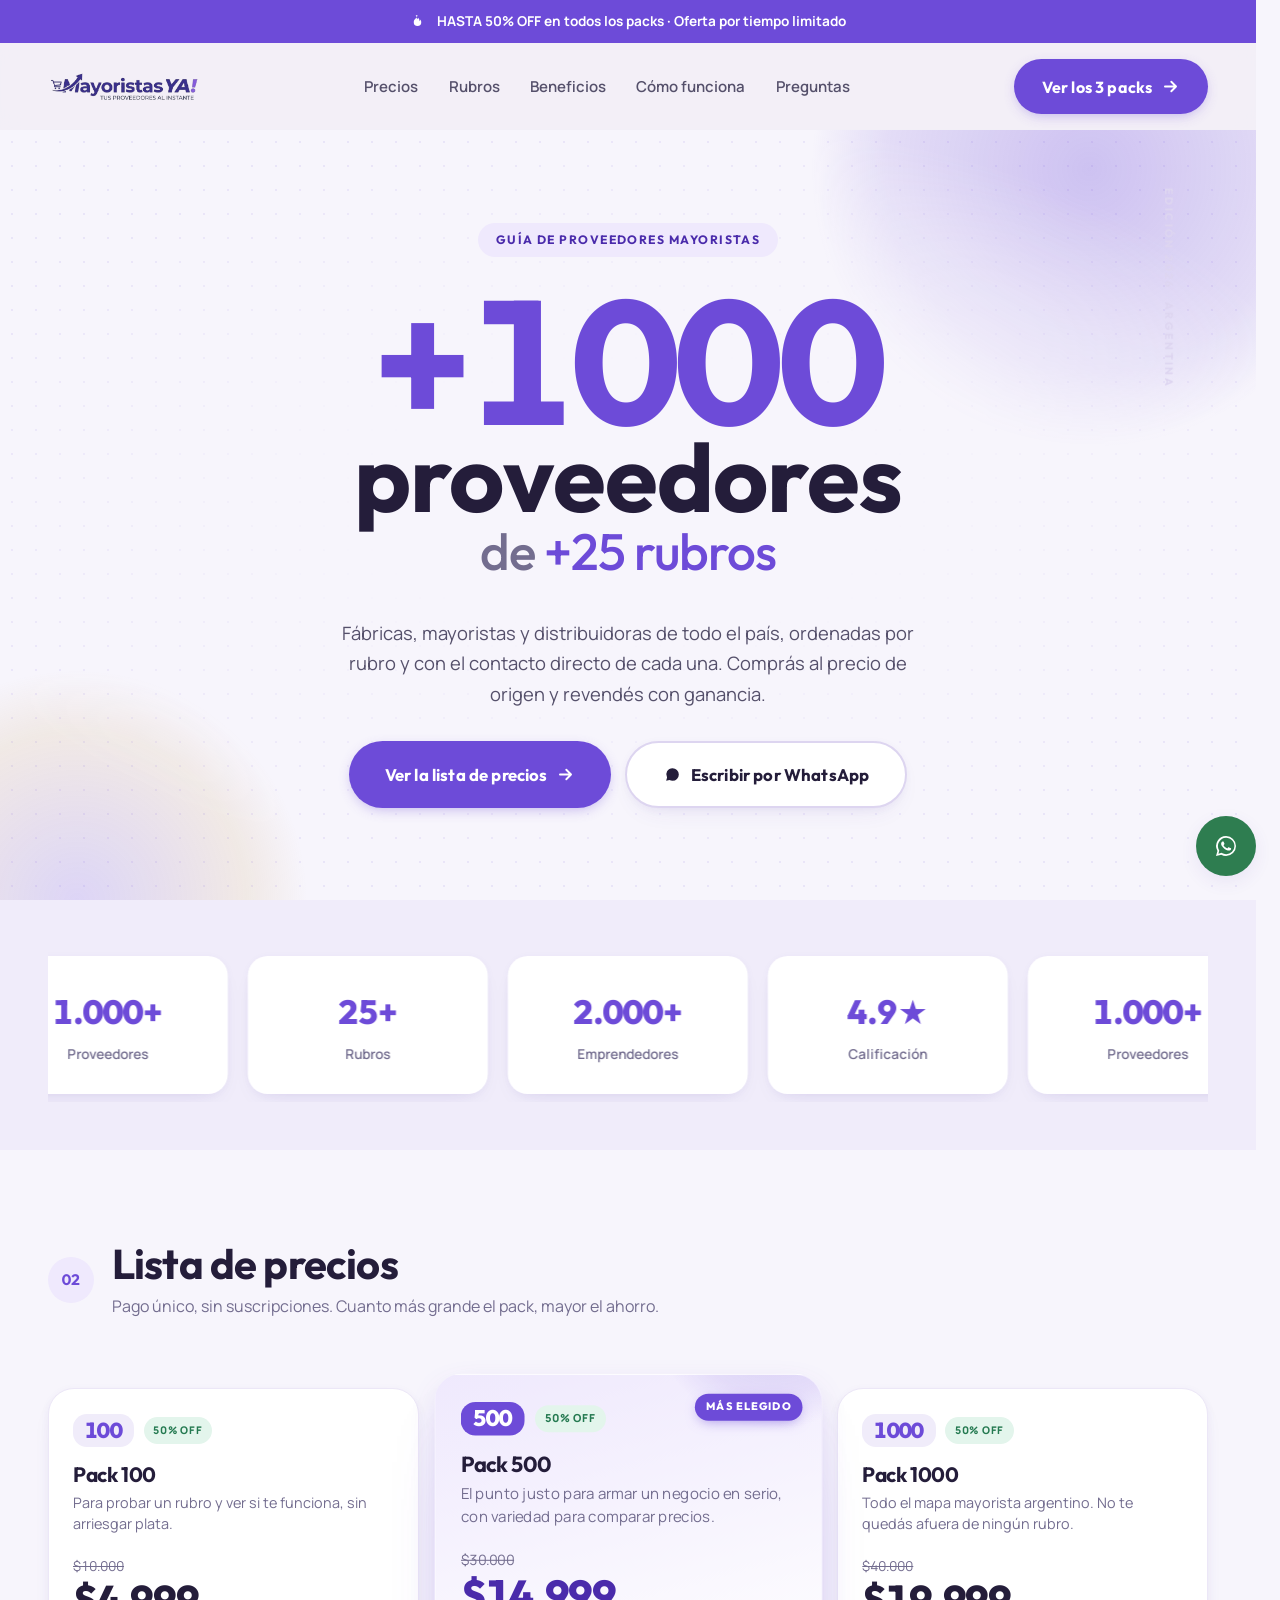
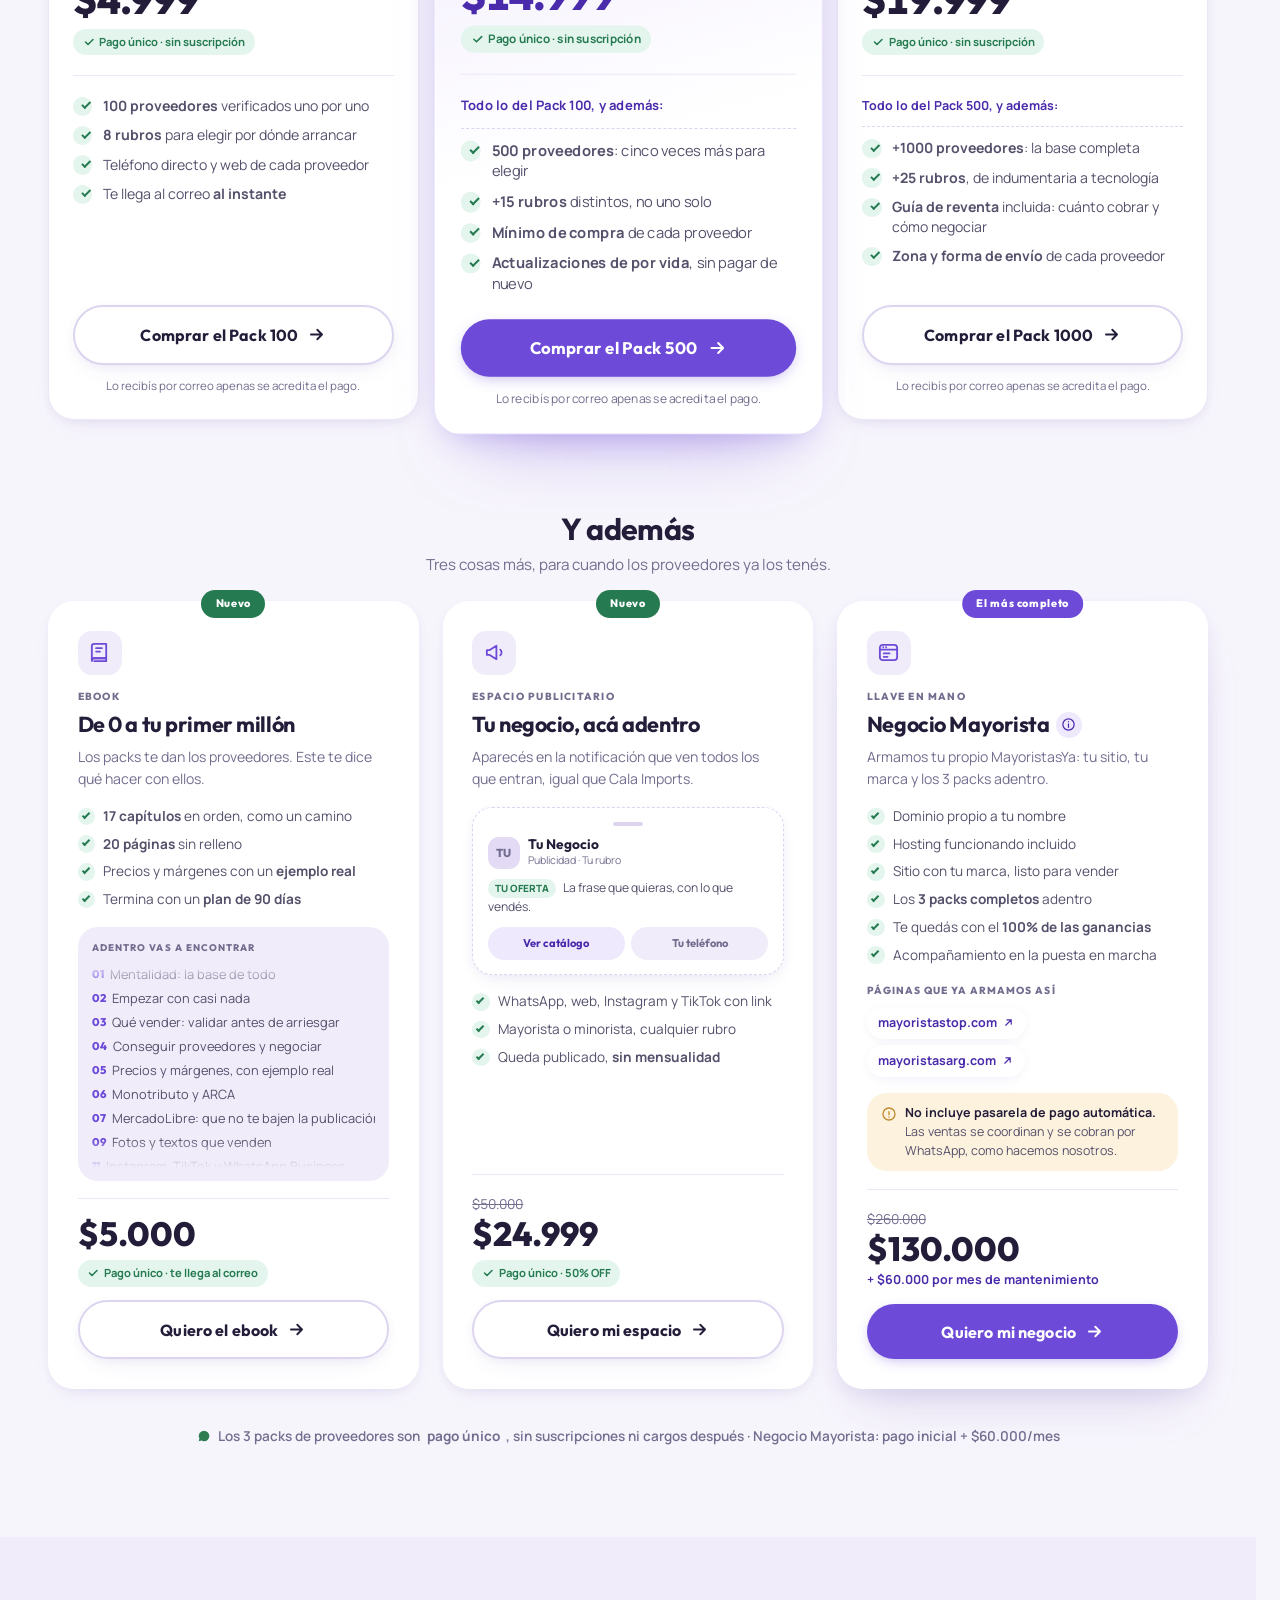
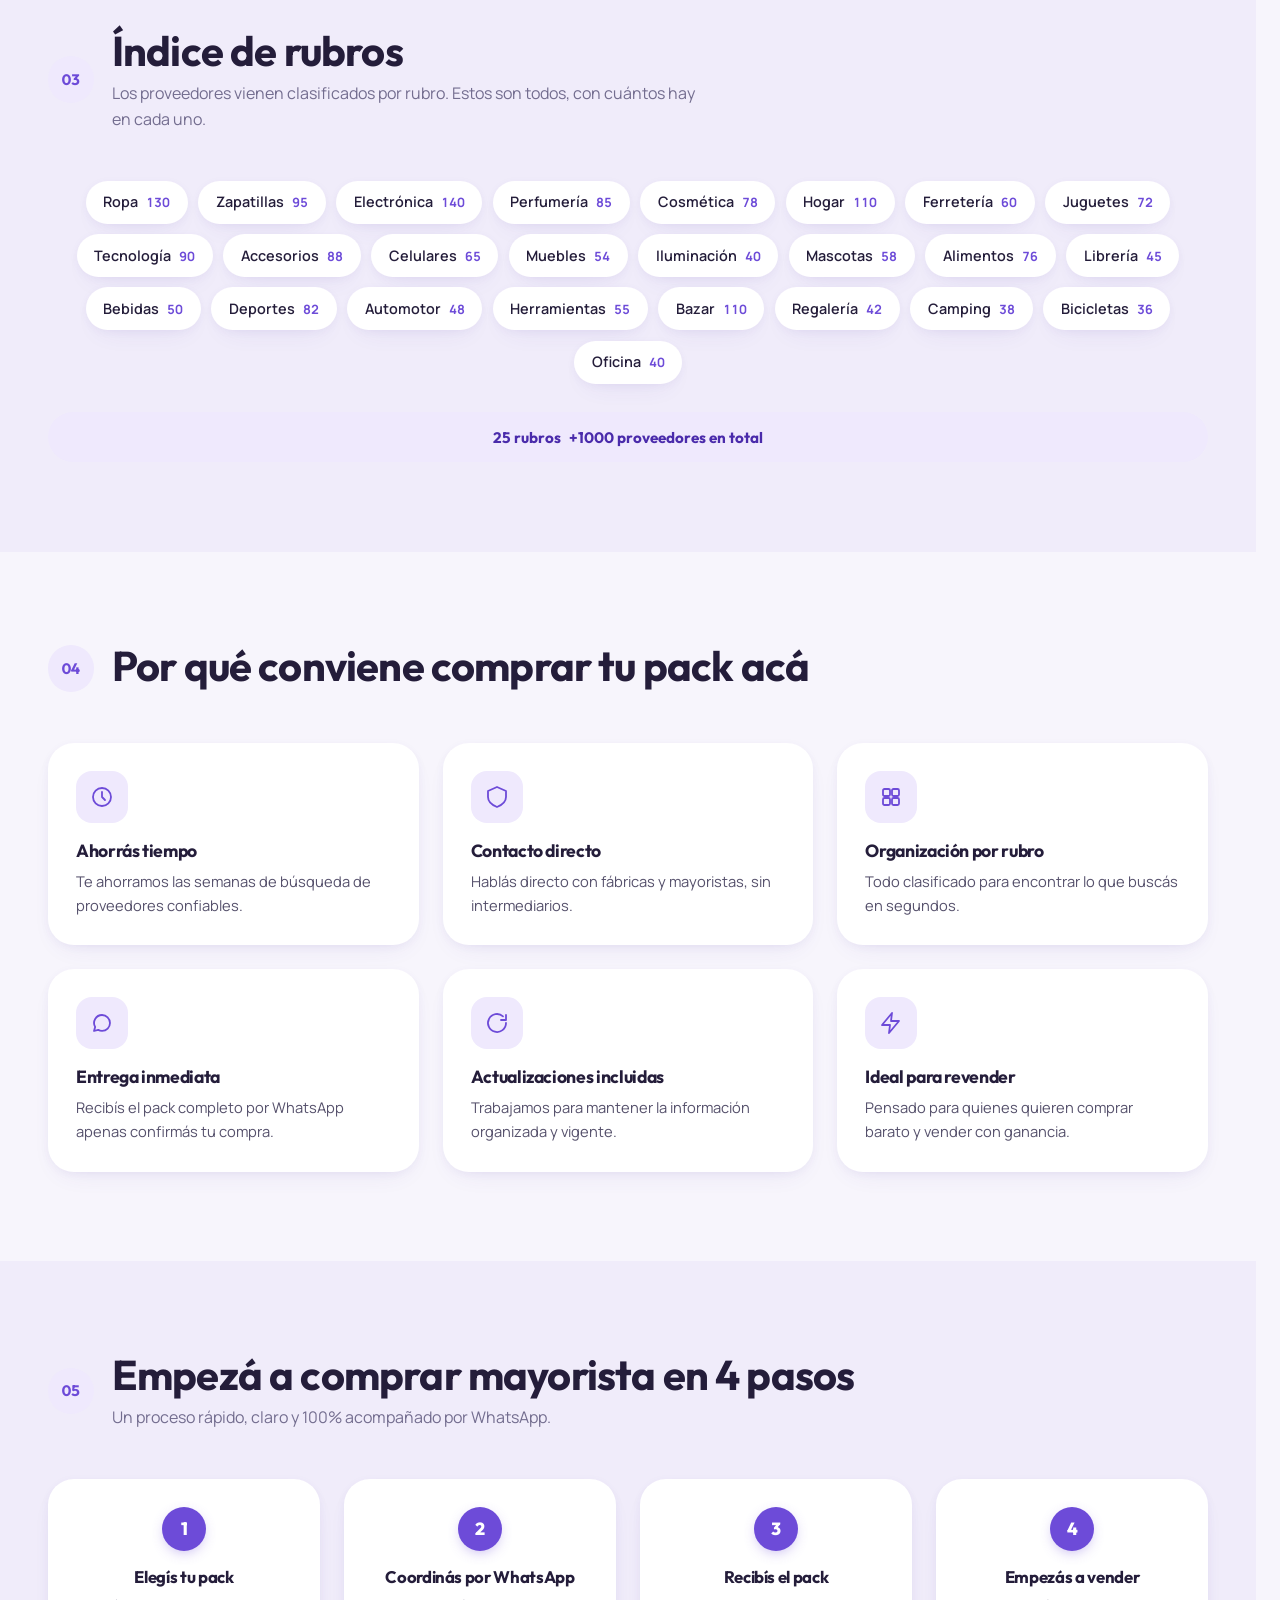
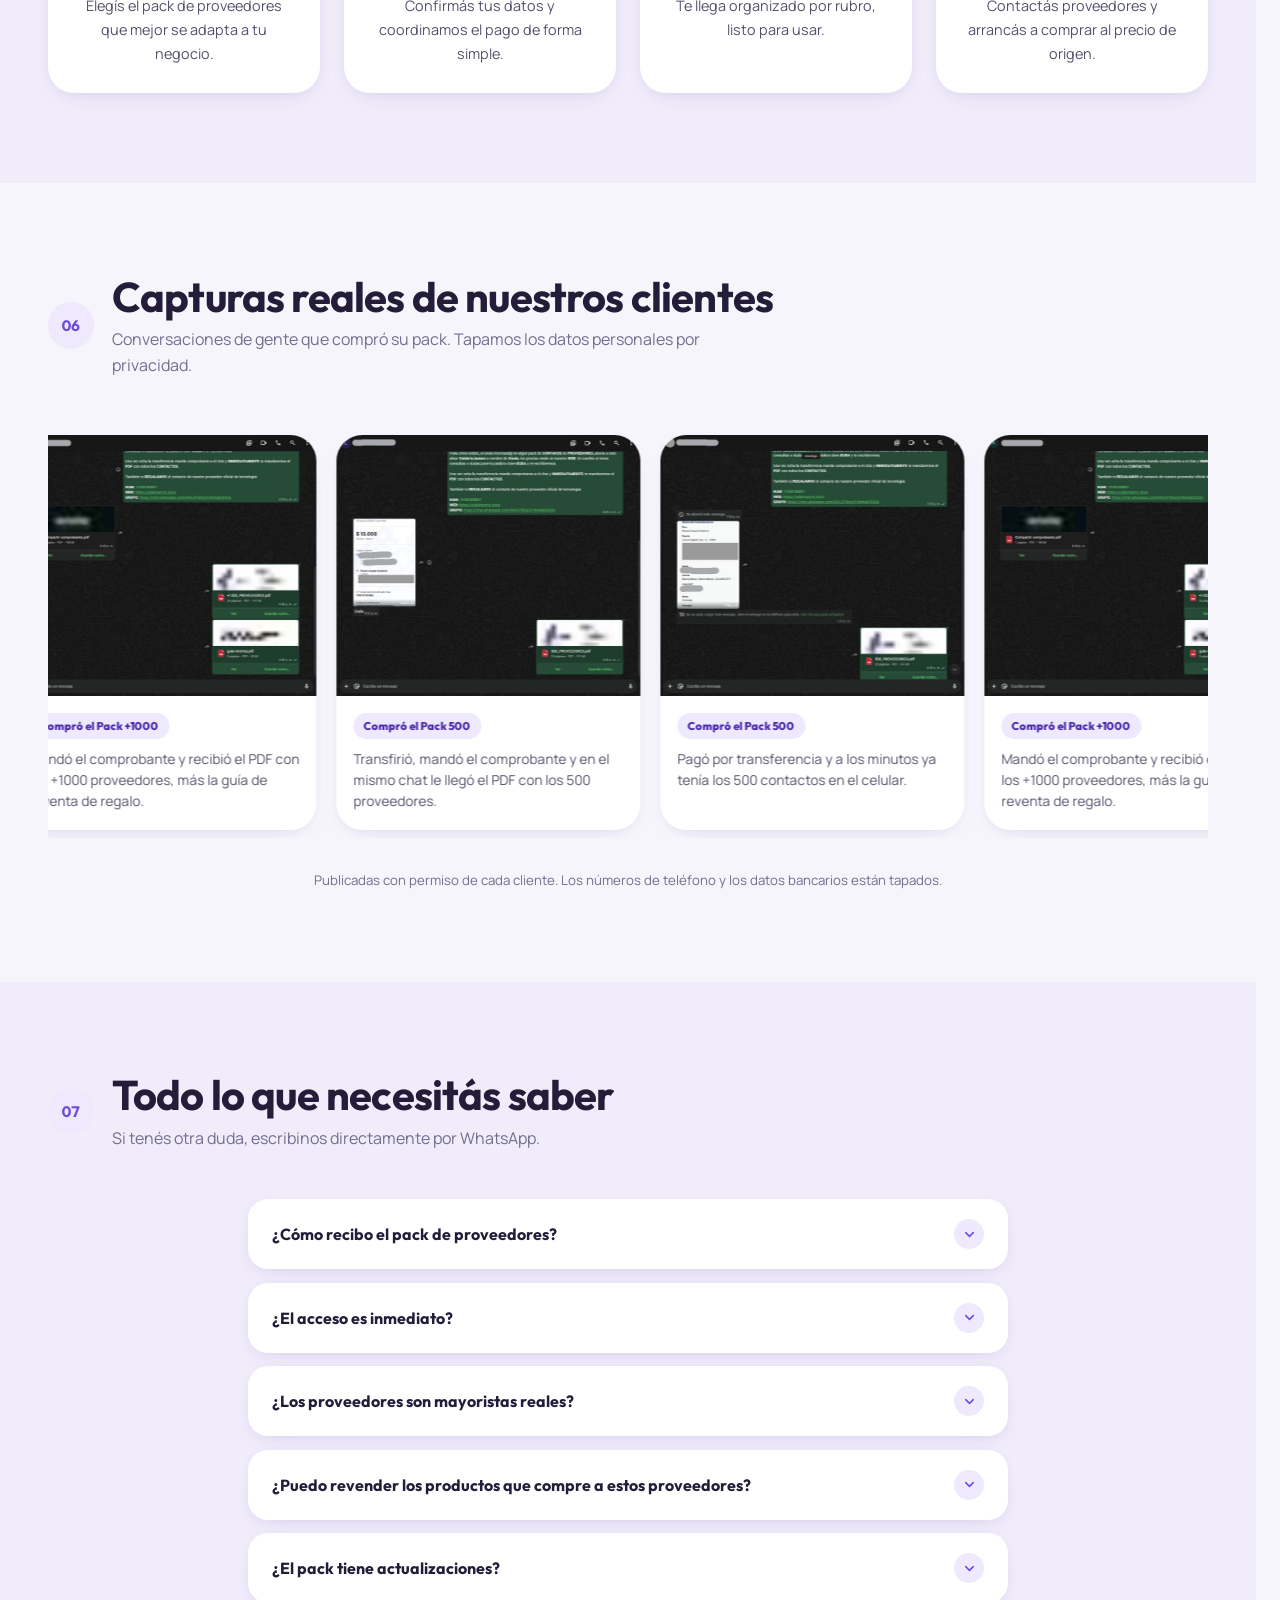
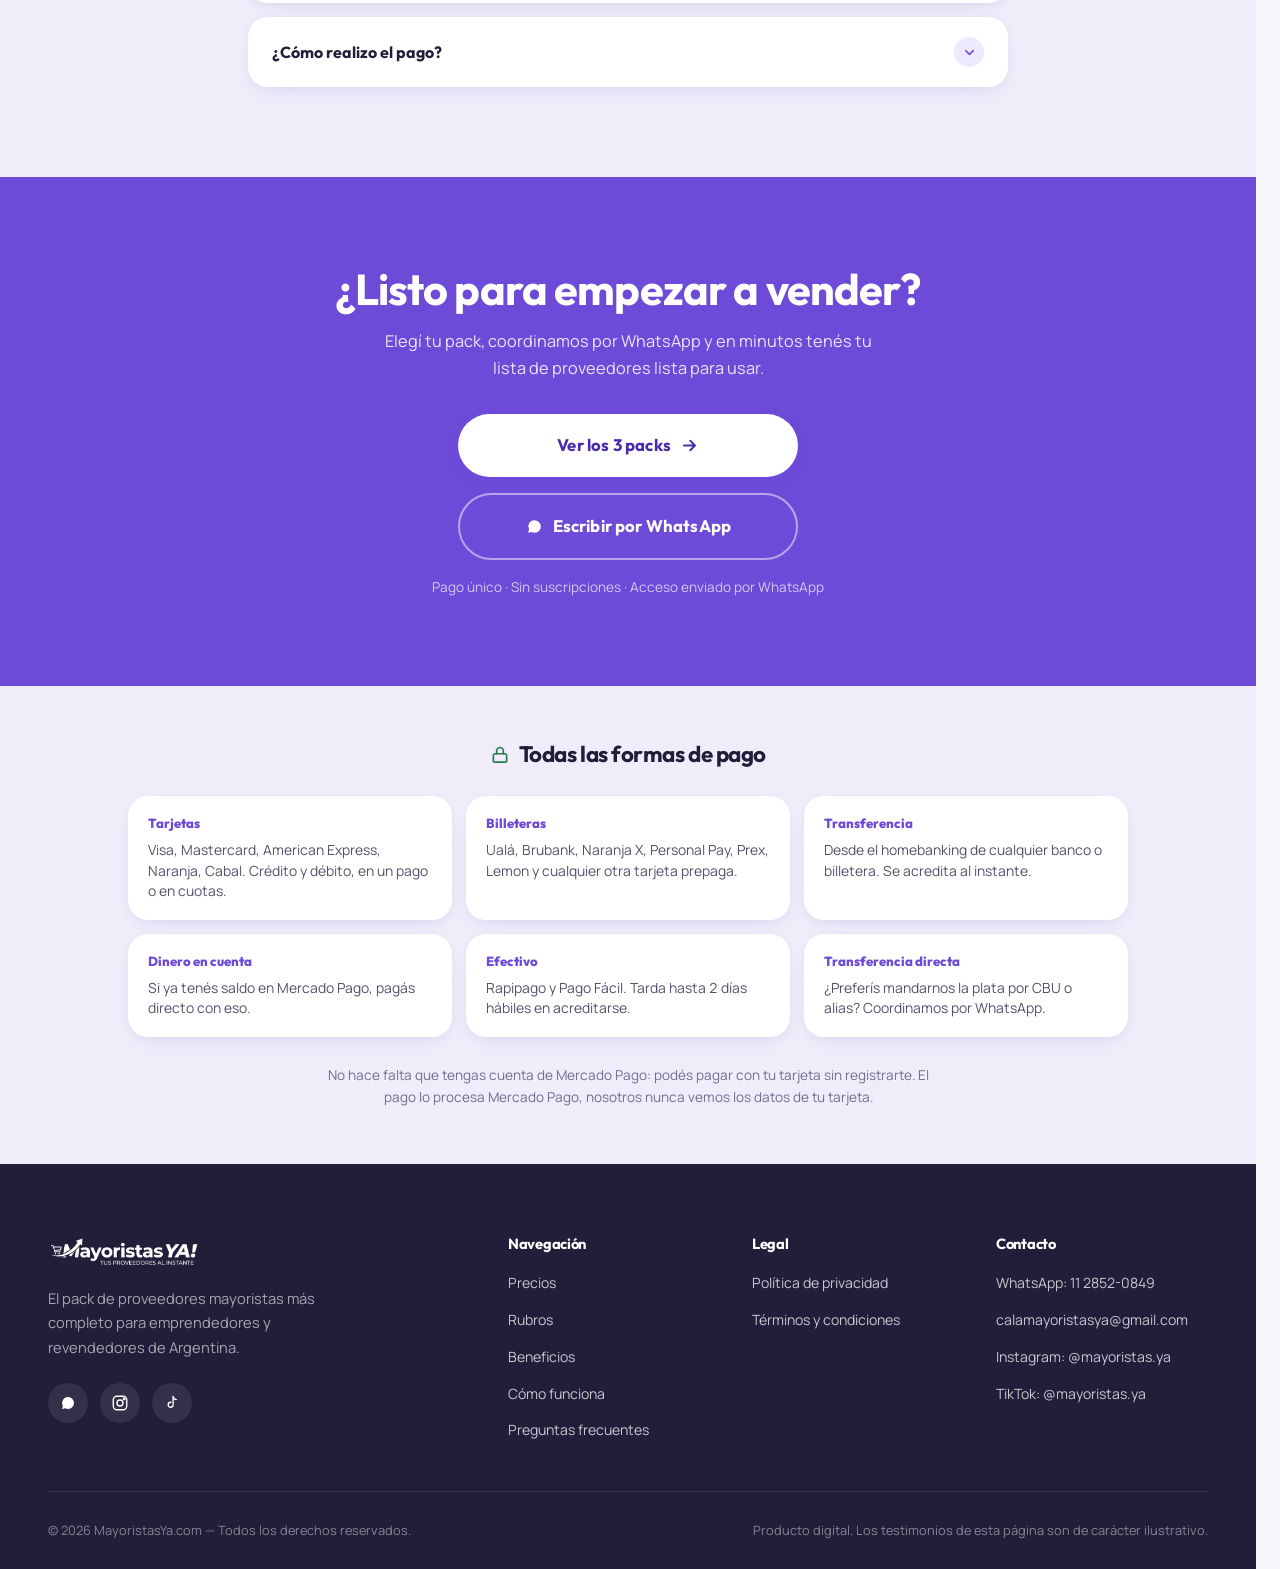
==== commit ee13845b: "Add files via upload" ====
--- a/index.html
+++ b/index.html
@@ -196,6 +196,16 @@
 
   <!-- ===================== PORTADA ===================== -->
   <section class="portada" id="hero">
+
+    <!-- El fondo: dos luces violetas que se mueven muy despacio y una trama
+         de puntitos que se desvanece hacia los bordes. Es decoración pura,
+         por eso va escondida para los lectores de pantalla. -->
+    <div class="pt-fondo" aria-hidden="true">
+      <span class="pt-luz pt-luz-1"></span>
+      <span class="pt-luz pt-luz-2"></span>
+      <span class="pt-trama"></span>
+    </div>
+
     <div class="container">
 
       <div class="pt-sello">
@@ -425,6 +435,7 @@
 
         <!-- 1. El libro: los packs te dicen a quién comprarle, este qué hacer -->
         <article class="extra extra-libro" style="--i:0">
+          <span class="ex-sello es-nuevo">Nuevo</span>
           <div class="ex-icono" aria-hidden="true">
             <svg viewBox="0 0 24 24" fill="none" stroke="currentColor" stroke-width="1.9" stroke-linecap="round" stroke-linejoin="round"><path d="M4 5.5A2.5 2.5 0 0 1 6.5 3H19v15H6.5A2.5 2.5 0 0 0 4 20.5Z"/><path d="M4 20.5A2.5 2.5 0 0 1 6.5 18H19v3H6.5"/><path d="M8.5 7.5h6M8.5 11h4"/></svg>
           </div>
@@ -438,6 +449,50 @@
             <li>Precios y márgenes con un <b>ejemplo real</b></li>
             <li>Termina con un <b>plan de 90 días</b></li>
           </ul>
+
+          <!-- Los capítulos van pasando de a uno. Antes estaban los 17 en una
+               lista, que ocupaba media pantalla; así se ven igual pero sin
+               comerse la tarjeta, y de paso llenan el hueco de abajo. -->
+          <div class="ex-capitulos" aria-hidden="true">
+            <span class="exc-tit">Adentro vas a encontrar</span>
+            <div class="exc-ventana">
+              <!-- La lista va DOS veces. La segunda es copia exacta de la
+                   primera: cuando el desplazamiento llega justo al final del
+                   primer juego, vuelve a cero y en pantalla se ve lo mismo,
+                   así que el salto no existe. -->
+              <ul class="exc-lista">
+                <li><i>01</i> Mentalidad: la base de todo</li>
+                <li><i>02</i> Empezar con casi nada</li>
+                <li><i>03</i> Qué vender: validar antes de arriesgar</li>
+                <li><i>04</i> Conseguir proveedores y negociar</li>
+                <li><i>05</i> Precios y márgenes, con ejemplo real</li>
+                <li><i>06</i> Monotributo y ARCA</li>
+                <li><i>07</i> MercadoLibre: que no te bajen la publicación</li>
+                <li><i>09</i> Fotos y textos que venden</li>
+                <li><i>11</i> Instagram, TikTok y WhatsApp Business</li>
+                <li><i>13</i> Las finanzas de tu negocio</li>
+                <li><i>14</i> Escalar: de revendedor a marca</li>
+                <li><i>15</i> De 0 a millonario: los 5 niveles</li>
+                <li><i>16</i> Errores que hunden emprendimientos</li>
+                <li><i>17</i> Tu plan de 90 días + checklist</li>
+
+                <li aria-hidden="true"><i>01</i> Mentalidad: la base de todo</li>
+                <li aria-hidden="true"><i>02</i> Empezar con casi nada</li>
+                <li aria-hidden="true"><i>03</i> Qué vender: validar antes de arriesgar</li>
+                <li aria-hidden="true"><i>04</i> Conseguir proveedores y negociar</li>
+                <li aria-hidden="true"><i>05</i> Precios y márgenes, con ejemplo real</li>
+                <li aria-hidden="true"><i>06</i> Monotributo y ARCA</li>
+                <li aria-hidden="true"><i>07</i> MercadoLibre: que no te bajen la publicación</li>
+                <li aria-hidden="true"><i>09</i> Fotos y textos que venden</li>
+                <li aria-hidden="true"><i>11</i> Instagram, TikTok y WhatsApp Business</li>
+                <li aria-hidden="true"><i>13</i> Las finanzas de tu negocio</li>
+                <li aria-hidden="true"><i>14</i> Escalar: de revendedor a marca</li>
+                <li aria-hidden="true"><i>15</i> De 0 a millonario: los 5 niveles</li>
+                <li aria-hidden="true"><i>16</i> Errores que hunden emprendimientos</li>
+                <li aria-hidden="true"><i>17</i> Tu plan de 90 días + checklist</li>
+              </ul>
+            </div>
+          </div>
 
           <div class="ex-pie">
             <div class="ex-precio">
@@ -456,6 +511,7 @@
 
         <!-- 2. Espacio publicitario: se vende mostrando cómo se ve -->
         <article class="extra extra-pub" style="--i:1">
+          <span class="ex-sello es-nuevo">Nuevo</span>
           <div class="ex-icono" aria-hidden="true">
             <svg viewBox="0 0 24 24" fill="none" stroke="currentColor" stroke-width="1.9" stroke-linecap="round" stroke-linejoin="round"><path d="M4 9.5h3l7-4.5v14l-7-4.5H4Z"/><path d="M18 9a4 4 0 0 1 0 6"/></svg>
           </div>
@@ -578,32 +634,32 @@
         </div>
       </header>
 
-      <ul class="indice-rubros stagger reveal">
-        <li style="--i:0"><span class="idx-nom">Ropa</span><span class="idx-puntos" aria-hidden="true"></span><span class="idx-num">130</span></li>
-        <li style="--i:1"><span class="idx-nom">Zapatillas</span><span class="idx-puntos" aria-hidden="true"></span><span class="idx-num">95</span></li>
-        <li style="--i:2"><span class="idx-nom">Electrónica</span><span class="idx-puntos" aria-hidden="true"></span><span class="idx-num">140</span></li>
-        <li style="--i:3"><span class="idx-nom">Perfumería</span><span class="idx-puntos" aria-hidden="true"></span><span class="idx-num">85</span></li>
-        <li style="--i:4"><span class="idx-nom">Cosmética</span><span class="idx-puntos" aria-hidden="true"></span><span class="idx-num">78</span></li>
-        <li style="--i:5"><span class="idx-nom">Hogar</span><span class="idx-puntos" aria-hidden="true"></span><span class="idx-num">110</span></li>
-        <li style="--i:6"><span class="idx-nom">Ferretería</span><span class="idx-puntos" aria-hidden="true"></span><span class="idx-num">60</span></li>
-        <li style="--i:7"><span class="idx-nom">Juguetes</span><span class="idx-puntos" aria-hidden="true"></span><span class="idx-num">72</span></li>
-        <li style="--i:8"><span class="idx-nom">Tecnología</span><span class="idx-puntos" aria-hidden="true"></span><span class="idx-num">90</span></li>
-        <li style="--i:9"><span class="idx-nom">Accesorios</span><span class="idx-puntos" aria-hidden="true"></span><span class="idx-num">88</span></li>
-        <li style="--i:10"><span class="idx-nom">Celulares</span><span class="idx-puntos" aria-hidden="true"></span><span class="idx-num">65</span></li>
-        <li style="--i:11"><span class="idx-nom">Muebles</span><span class="idx-puntos" aria-hidden="true"></span><span class="idx-num">54</span></li>
-        <li style="--i:12"><span class="idx-nom">Iluminación</span><span class="idx-puntos" aria-hidden="true"></span><span class="idx-num">40</span></li>
-        <li style="--i:13"><span class="idx-nom">Mascotas</span><span class="idx-puntos" aria-hidden="true"></span><span class="idx-num">58</span></li>
-        <li style="--i:14"><span class="idx-nom">Alimentos</span><span class="idx-puntos" aria-hidden="true"></span><span class="idx-num">76</span></li>
-        <li style="--i:15"><span class="idx-nom">Librería</span><span class="idx-puntos" aria-hidden="true"></span><span class="idx-num">45</span></li>
-        <li style="--i:16"><span class="idx-nom">Bebidas</span><span class="idx-puntos" aria-hidden="true"></span><span class="idx-num">50</span></li>
-        <li style="--i:17"><span class="idx-nom">Deportes</span><span class="idx-puntos" aria-hidden="true"></span><span class="idx-num">82</span></li>
-        <li style="--i:18"><span class="idx-nom">Automotor</span><span class="idx-puntos" aria-hidden="true"></span><span class="idx-num">48</span></li>
-        <li style="--i:19"><span class="idx-nom">Herramientas</span><span class="idx-puntos" aria-hidden="true"></span><span class="idx-num">55</span></li>
-        <li style="--i:20"><span class="idx-nom">Bazar</span><span class="idx-puntos" aria-hidden="true"></span><span class="idx-num">110</span></li>
-        <li style="--i:21"><span class="idx-nom">Regalería</span><span class="idx-puntos" aria-hidden="true"></span><span class="idx-num">42</span></li>
-        <li style="--i:22"><span class="idx-nom">Camping</span><span class="idx-puntos" aria-hidden="true"></span><span class="idx-num">38</span></li>
-        <li style="--i:23"><span class="idx-nom">Bicicletas</span><span class="idx-puntos" aria-hidden="true"></span><span class="idx-num">36</span></li>
-        <li style="--i:24"><span class="idx-nom">Oficina</span><span class="idx-puntos" aria-hidden="true"></span><span class="idx-num">40</span></li>
+      <ul class="indice-rubros reveal">
+        <li><span class="idx-nom">Ropa</span><span class="idx-puntos" aria-hidden="true"></span><span class="idx-num">130</span></li>
+        <li><span class="idx-nom">Zapatillas</span><span class="idx-puntos" aria-hidden="true"></span><span class="idx-num">95</span></li>
+        <li><span class="idx-nom">Electrónica</span><span class="idx-puntos" aria-hidden="true"></span><span class="idx-num">140</span></li>
+        <li><span class="idx-nom">Perfumería</span><span class="idx-puntos" aria-hidden="true"></span><span class="idx-num">85</span></li>
+        <li><span class="idx-nom">Cosmética</span><span class="idx-puntos" aria-hidden="true"></span><span class="idx-num">78</span></li>
+        <li><span class="idx-nom">Hogar</span><span class="idx-puntos" aria-hidden="true"></span><span class="idx-num">110</span></li>
+        <li><span class="idx-nom">Ferretería</span><span class="idx-puntos" aria-hidden="true"></span><span class="idx-num">60</span></li>
+        <li><span class="idx-nom">Juguetes</span><span class="idx-puntos" aria-hidden="true"></span><span class="idx-num">72</span></li>
+        <li><span class="idx-nom">Tecnología</span><span class="idx-puntos" aria-hidden="true"></span><span class="idx-num">90</span></li>
+        <li><span class="idx-nom">Accesorios</span><span class="idx-puntos" aria-hidden="true"></span><span class="idx-num">88</span></li>
+        <li><span class="idx-nom">Celulares</span><span class="idx-puntos" aria-hidden="true"></span><span class="idx-num">65</span></li>
+        <li><span class="idx-nom">Muebles</span><span class="idx-puntos" aria-hidden="true"></span><span class="idx-num">54</span></li>
+        <li><span class="idx-nom">Iluminación</span><span class="idx-puntos" aria-hidden="true"></span><span class="idx-num">40</span></li>
+        <li><span class="idx-nom">Mascotas</span><span class="idx-puntos" aria-hidden="true"></span><span class="idx-num">58</span></li>
+        <li><span class="idx-nom">Alimentos</span><span class="idx-puntos" aria-hidden="true"></span><span class="idx-num">76</span></li>
+        <li><span class="idx-nom">Librería</span><span class="idx-puntos" aria-hidden="true"></span><span class="idx-num">45</span></li>
+        <li><span class="idx-nom">Bebidas</span><span class="idx-puntos" aria-hidden="true"></span><span class="idx-num">50</span></li>
+        <li><span class="idx-nom">Deportes</span><span class="idx-puntos" aria-hidden="true"></span><span class="idx-num">82</span></li>
+        <li><span class="idx-nom">Automotor</span><span class="idx-puntos" aria-hidden="true"></span><span class="idx-num">48</span></li>
+        <li><span class="idx-nom">Herramientas</span><span class="idx-puntos" aria-hidden="true"></span><span class="idx-num">55</span></li>
+        <li><span class="idx-nom">Bazar</span><span class="idx-puntos" aria-hidden="true"></span><span class="idx-num">110</span></li>
+        <li><span class="idx-nom">Regalería</span><span class="idx-puntos" aria-hidden="true"></span><span class="idx-num">42</span></li>
+        <li><span class="idx-nom">Camping</span><span class="idx-puntos" aria-hidden="true"></span><span class="idx-num">38</span></li>
+        <li><span class="idx-nom">Bicicletas</span><span class="idx-puntos" aria-hidden="true"></span><span class="idx-num">36</span></li>
+        <li><span class="idx-nom">Oficina</span><span class="idx-puntos" aria-hidden="true"></span><span class="idx-num">40</span></li>
       </ul>
 
       <p class="indice-pie">
--- a/css/styles.css
+++ b/css/styles.css
@@ -3987,6 +3987,9 @@
 .indice-rubros {
   display: flex;
   flex-wrap: wrap;
+  /* Centradas: el ultimo renglon casi nunca se llena, y alineadas a la
+     izquierda dejaban una pastilla sola colgando abajo. */
+  justify-content: center;
   gap: 0.65rem;
   border-top: 0;
 }
@@ -5244,9 +5247,9 @@
   box-shadow: var(--sh-md);
 }
 
-/* La más cara va remarcada, igual que el Pack 500 en la grilla de arriba */
+/* La más cara se remarca con la sombra y la cinta, nada más: el fondo
+   violeta la separaba demasiado de las otras dos. */
 .extra.es-destacado {
-  background: var(--clay-tint);
   box-shadow: var(--sh-md);
 }
 
@@ -5277,9 +5280,6 @@
   color: var(--clay);
 }
 
-.extra.es-destacado .ex-icono {
-  background: var(--card);
-}
 
 .ex-icono svg {
   width: 23px;
@@ -5435,9 +5435,6 @@
   border-top: 1px solid var(--line);
 }
 
-.extra.es-destacado .ex-pie {
-  border-top-color: rgba(108, 60, 224, 0.16);
-}
 
 .ex-precio {
   display: flex;
@@ -5699,3 +5696,978 @@
 }
 
 
+/* =========================================================
+   CHECKOUT DE NEGOCIO MAYORISTA
+   ---------------------------------------------------------
+   Los packs son un archivo que se manda; esto es una página que hay que
+   armar. El formulario pide lo necesario para arrancar, y al costado se
+   va dibujando un boceto con lo que escribe: la compra se siente el
+   principio de algo, no el final de una venta.
+   ========================================================= */
+.ck-armado {
+  margin: 1.75rem 0;
+  padding: 1.4rem;
+  border-radius: var(--radius-card);
+  background: var(--clay-tint);
+}
+
+.ck-armado-cab {
+  margin-bottom: 1.35rem;
+}
+
+.ck-paso {
+  display: inline-block;
+  margin-bottom: 0.5rem;
+  padding: 0.28rem 0.75rem;
+  border-radius: var(--radius-pill);
+  background: var(--clay);
+  color: var(--card);
+  font-family: var(--font-heading);
+  font-size: 0.66rem;
+  font-weight: 800;
+  letter-spacing: 0.1em;
+  text-transform: uppercase;
+}
+
+.ck-armado-cab h2 {
+  font-size: 1.2rem;
+  line-height: 1.25;
+  margin-bottom: 0.35rem;
+  color: var(--ink);
+}
+
+.ck-armado-cab p {
+  font-size: 0.86rem;
+  line-height: 1.55;
+  color: var(--muted);
+}
+
+.ck-opcional {
+  margin-left: 0.3rem;
+  font-size: 0.72rem;
+  font-weight: 600;
+  color: var(--muted);
+  text-transform: lowercase;
+}
+
+/* select y textarea comparten la pinta de los input de arriba */
+.ck-campo select,
+.ck-campo textarea {
+  width: 100%;
+  padding: 0.9rem 1rem;
+  border: 2px solid var(--line);
+  background: var(--card);
+  border-radius: var(--radius-input);
+  font-family: var(--font-body);
+  /* 16px, igual que los input: con menos, el iPhone hace zoom al tocarlos */
+  font-size: 16px;
+  color: var(--ink);
+  min-height: 48px;
+  transition: border-color 0.15s var(--ease);
+  -webkit-appearance: none;
+  appearance: none;
+}
+
+.ck-campo textarea {
+  line-height: 1.55;
+  resize: vertical;
+}
+
+/* La flechita del desplegable, dibujada acá para que sea igual en todos
+   los navegadores (la de fábrica cambia bastante de uno a otro) */
+.ck-campo select {
+  padding-right: 2.4rem;
+  background-image: url("data:image/svg+xml;charset=utf-8,%3Csvg xmlns='http://www.w3.org/2000/svg' viewBox='0 0 24 24' fill='none' stroke='%2355506b' stroke-width='2.4' stroke-linecap='round' stroke-linejoin='round'%3E%3Cpath d='m6 9 6 6 6-6'/%3E%3C/svg%3E");
+  background-repeat: no-repeat;
+  background-position: right 0.9rem center;
+  background-size: 18px 18px;
+}
+
+.ck-campo select:focus,
+.ck-campo textarea:focus {
+  outline: none;
+  border-color: var(--clay);
+}
+
+.ck-campo select.has-error,
+.ck-campo textarea.has-error {
+  border-color: var(--danger);
+}
+
+/* Color y logo entran juntos: son dos respuestas cortas */
+.ck-dos {
+  display: grid;
+  grid-template-columns: 1fr;
+  gap: 0 0.9rem;
+}
+
+@media (min-width: 420px) {
+  .ck-dos {
+    grid-template-columns: 1fr 1fr;
+  }
+}
+
+/* ---------- El boceto ---------- */
+.ck-vista {
+  margin-top: 1.25rem;
+  padding-top: 1.25rem;
+  border-top: 1px solid var(--line);
+}
+
+.ck-vista-tit {
+  display: block;
+  margin-bottom: 0.6rem;
+  font-family: var(--font-heading);
+  font-size: 0.64rem;
+  font-weight: 800;
+  letter-spacing: 0.11em;
+  text-transform: uppercase;
+  color: var(--muted);
+}
+
+.ck-navegador {
+  border-radius: 14px;
+  overflow: hidden;
+  background: var(--card);
+  box-shadow: var(--sh-sm);
+  /* El color lo cambia el desplegable de arriba, en vivo */
+  --tinta: var(--clay);
+}
+
+.ckn-barra {
+  display: flex;
+  align-items: center;
+  gap: 0.28rem;
+  padding: 0.45rem 0.6rem;
+  background: var(--cream-2);
+}
+
+.ckn-punto {
+  width: 7px;
+  height: 7px;
+  border-radius: 50%;
+  background: var(--line-2);
+  flex-shrink: 0;
+}
+
+.ckn-url {
+  flex: 1;
+  margin-left: 0.35rem;
+  padding: 0.18rem 0.55rem;
+  border-radius: var(--radius-pill);
+  background: var(--card);
+  font-size: 0.66rem;
+  color: var(--muted);
+  white-space: nowrap;
+  overflow: hidden;
+  text-overflow: ellipsis;
+}
+
+.ckn-pagina {
+  padding: 0.7rem;
+}
+
+.ckn-header {
+  display: flex;
+  align-items: center;
+  justify-content: space-between;
+  gap: 0.5rem;
+  padding-bottom: 0.6rem;
+  border-bottom: 1px solid var(--line);
+}
+
+.ckn-marca {
+  font-family: var(--font-heading);
+  font-size: 0.82rem;
+  font-weight: 800;
+  color: var(--tinta);
+  white-space: nowrap;
+  overflow: hidden;
+  text-overflow: ellipsis;
+  transition: color 0.3s var(--ease);
+}
+
+.ckn-btn {
+  flex-shrink: 0;
+  padding: 0.2rem 0.5rem;
+  border-radius: var(--radius-pill);
+  background: var(--tinta);
+  color: #fff;
+  font-size: 0.6rem;
+  font-weight: 700;
+  transition: background 0.3s var(--ease);
+}
+
+.ckn-hero {
+  padding: 0.9rem 0 0.75rem;
+  text-align: center;
+  line-height: 1.25;
+}
+
+.ckn-hero b {
+  display: block;
+  font-family: var(--font-heading);
+  font-size: 1.6rem;
+  font-weight: 800;
+  color: var(--tinta);
+  transition: color 0.3s var(--ease);
+}
+
+.ckn-hero span {
+  font-size: 0.7rem;
+  color: var(--muted);
+}
+
+.ckn-hero em {
+  font-style: normal;
+  font-size: 0.7rem;
+  font-weight: 700;
+  color: var(--ink);
+}
+
+.ckn-packs {
+  display: grid;
+  grid-template-columns: repeat(3, 1fr);
+  gap: 0.35rem;
+}
+
+.ckn-packs span {
+  height: 26px;
+  border-radius: 7px;
+  background: var(--cream-2);
+}
+
+.ckn-packs span:nth-child(2) {
+  background: var(--tinta);
+  opacity: 0.22;
+  transition: background 0.3s var(--ease);
+}
+
+.ck-vista-pie {
+  margin-top: 0.55rem;
+  font-size: 0.72rem;
+  color: var(--muted);
+}
+
+/* ---------- Etiqueta "Nuevo" en las tarjetas de abajo ---------- */
+.ex-sello.es-nuevo {
+  background: var(--sage);
+}
+
+/* ---------- Los capítulos que van pasando ----------
+   Rellena el hueco que le queda a la tarjeta del ebook (las tres miden lo
+   mismo de alto y esta tiene menos texto) y de paso cuenta lo que hay
+   adentro del libro, que antes ocupaba una lista de 17 renglones. */
+/* flex: 1 hace que esta caja se estire hasta llenar lo que sobra. Las tres
+   tarjetas miden lo mismo de alto y esta tiene menos texto, así que antes le
+   quedaban 200px de blanco abajo: ahora se los queda la lista. */
+.ex-capitulos {
+  flex: 1 1 0;
+  display: flex;
+  flex-direction: column;
+  /* En celular las tarjetas miden lo suyo y no sobra nada: este mínimo es
+     el que garantiza que igual se vean tres renglones pasando. */
+  min-height: 7.5rem;
+  margin-bottom: 1.1rem;
+  padding: 0.8rem 0.9rem;
+  border-radius: var(--radius-card-sm);
+  background: var(--cream-2);
+}
+
+.exc-tit {
+  display: block;
+  margin-bottom: 0.4rem;
+  font-family: var(--font-heading);
+  font-size: 0.6rem;
+  font-weight: 800;
+  letter-spacing: 0.11em;
+  text-transform: uppercase;
+  color: var(--muted);
+}
+
+/* La ventana toma el alto que haya quedado; la lista se corre por detrás.
+   Los bordes se desvanecen para que los renglones no aparezcan de golpe. */
+.exc-ventana {
+  flex: 1 1 0;
+  min-height: 1.5rem;
+  overflow: hidden;
+  -webkit-mask-image: linear-gradient(180deg, transparent, #000 14%, #000 86%, transparent);
+  mask-image: linear-gradient(180deg, transparent, #000 14%, #000 86%, transparent);
+}
+
+.exc-lista li {
+  display: flex;
+  align-items: center;
+  gap: 0.4rem;
+  height: 1.5rem;
+  font-size: 0.8rem;
+  line-height: 1.5rem;
+  color: var(--body);
+  white-space: nowrap;
+  overflow: hidden;
+  text-overflow: ellipsis;
+}
+
+.exc-lista li i {
+  font-style: normal;
+  font-family: var(--font-heading);
+  font-weight: 800;
+  font-size: 0.7rem;
+  color: var(--clay);
+  flex-shrink: 0;
+}
+
+@media (prefers-reduced-motion: no-preference) {
+  .exc-lista {
+    animation: exc-pasar 42s linear infinite;
+  }
+
+  /* 14 capítulos de 1.5rem = 21rem, que es un juego entero. Al llegar ahí
+     vuelve a cero y en pantalla se ve exactamente lo mismo, porque abajo
+     está la copia: el salto no se nota. */
+  @keyframes exc-pasar {
+    to {
+      transform: translateY(-21rem);
+    }
+  }
+}
+
+/* =========================================================
+   CHECKOUT: REDES Y COLOR
+   ========================================================= */
+.ck-grupo {
+  border: 0;
+  padding: 0;
+  margin-bottom: 1.25rem;
+}
+
+.ck-grupo legend {
+  padding: 0;
+  margin-bottom: 0.5rem;
+  font-size: 0.88rem;
+  font-weight: 700;
+  color: var(--ink);
+}
+
+.ck-redes {
+  display: flex;
+  flex-wrap: wrap;
+  gap: 0.45rem;
+}
+
+/* La casilla de verdad queda escondida pero sigue siendo la que manda:
+   se puede llegar con el teclado y el lector de pantalla la anuncia. */
+.ck-red input {
+  position: absolute;
+  opacity: 0;
+  width: 1px;
+  height: 1px;
+}
+
+.ck-red span {
+  display: inline-flex;
+  align-items: center;
+  gap: 0.35rem;
+  /* 44px de alto: es lo mínimo para que un dedo no falle */
+  min-height: 44px;
+  padding: 0 0.95rem;
+  border-radius: var(--radius-pill);
+  background: var(--card);
+  box-shadow: inset 0 0 0 2px var(--line);
+  font-size: 0.85rem;
+  font-weight: 700;
+  color: var(--muted);
+  cursor: pointer;
+  transition: box-shadow 0.18s var(--ease), color 0.18s var(--ease),
+    background 0.18s var(--ease), transform 0.2s var(--bounce);
+}
+
+.ck-red span::before {
+  content: "";
+  width: 15px;
+  height: 15px;
+  border-radius: 5px;
+  background: var(--line);
+  flex-shrink: 0;
+  transition: background 0.18s var(--ease);
+}
+
+.ck-red input:checked + span {
+  background: var(--clay-tint);
+  box-shadow: inset 0 0 0 2px var(--clay);
+  color: var(--clay-dark);
+}
+
+.ck-red input:checked + span::before {
+  background: var(--clay);
+  /* El tilde va dibujado adentro del cuadradito */
+  background-image: url("data:image/svg+xml;charset=utf-8,%3Csvg xmlns='http://www.w3.org/2000/svg' viewBox='0 0 24 24' fill='none' stroke='%23fff' stroke-width='4' stroke-linecap='round' stroke-linejoin='round'%3E%3Cpath d='m5 12 5 5L20 7'/%3E%3C/svg%3E");
+  background-size: 11px 11px;
+  background-repeat: no-repeat;
+  background-position: center;
+}
+
+.ck-red input:focus-visible + span {
+  outline: 2px solid var(--clay);
+  outline-offset: 2px;
+}
+
+.ck-red span:active {
+  transform: scale(0.96);
+}
+
+/* ---------- El color ---------- */
+.ck-color {
+  display: flex;
+  align-items: center;
+  gap: 0.75rem;
+  margin-bottom: 0.6rem;
+}
+
+.ck-color input[type="color"] {
+  width: 56px;
+  height: 56px;
+  padding: 0;
+  border: 0;
+  border-radius: 14px;
+  background: none;
+  box-shadow: var(--sh-sm);
+  cursor: pointer;
+  flex-shrink: 0;
+  -webkit-appearance: none;
+  appearance: none;
+}
+
+/* El cuadrito del navegador trae su propio marco: se lo sacamos para que
+   quede redondeado como el resto de la página */
+.ck-color input[type="color"]::-webkit-color-swatch-wrapper {
+  padding: 0;
+}
+
+.ck-color input[type="color"]::-webkit-color-swatch {
+  border: 0;
+  border-radius: 14px;
+}
+
+.ck-color input[type="color"]::-moz-color-swatch {
+  border: 0;
+  border-radius: 14px;
+}
+
+.ck-color-datos strong {
+  display: block;
+  font-family: var(--font-heading);
+  font-size: 1rem;
+  font-weight: 800;
+  color: var(--ink);
+  letter-spacing: 0.02em;
+}
+
+.ck-color-datos span {
+  font-size: 0.8rem;
+  color: var(--muted);
+}
+
+/* La escala: el color elegido y sus tonos, que es con lo que se arma todo */
+.ck-tonos {
+  display: grid;
+  grid-template-columns: repeat(5, 1fr);
+  gap: 3px;
+  border-radius: 10px;
+  overflow: hidden;
+}
+
+.ck-tonos span {
+  height: 26px;
+  border-radius: 6px;
+  transition: background 0.25s var(--ease);
+}
+
+.ck-sugeridos {
+  margin-top: 0.85rem;
+}
+
+.ck-sugeridos-tit {
+  display: block;
+  margin-bottom: 0.4rem;
+  font-size: 0.78rem;
+  color: var(--muted);
+}
+
+.ck-muestras {
+  display: flex;
+  flex-wrap: wrap;
+  gap: 0.45rem;
+}
+
+.ck-muestra {
+  width: 34px;
+  height: 34px;
+  border-radius: 50%;
+  background: var(--m);
+  box-shadow: var(--sh-sm);
+  cursor: pointer;
+  transition: transform 0.2s var(--bounce);
+}
+
+.ck-muestra:hover,
+.ck-muestra:focus-visible {
+  transform: scale(1.15);
+}
+
+/* ---------- Las redes en el boceto ---------- */
+.ckn-redes {
+  display: flex;
+  gap: 0.25rem;
+  margin-top: 0.6rem;
+  padding-top: 0.55rem;
+  border-top: 1px solid var(--line);
+}
+
+.ckn-red {
+  display: grid;
+  place-items: center;
+  width: 18px;
+  height: 18px;
+  border-radius: 6px;
+  background: var(--tinta-suave, var(--cream-2));
+  color: var(--tinta-fuerte, var(--muted));
+  font-size: 0.6rem;
+  font-weight: 800;
+  transition: background 0.25s var(--ease), color 0.25s var(--ease);
+}
+
+/* =========================================================
+   QUE EL CELULAR NO SE TRABE AL BAJAR
+   ---------------------------------------------------------
+   Nada de esto cambia cómo se ve la página. Es solo trabajo que el
+   teléfono estaba haciendo de más mientras uno hace scroll.
+
+   El problema: bajando hasta los packs, el celular tenía que dibujar al
+   mismo tiempo el fondo borroso del encabezado, dos carruseles corriendo,
+   la mancha que respira detrás del pack destacado y el reflejo que lo
+   cruza. Todo eso se recalcula en cada cuadro, y ahí aparecen los tirones.
+   ========================================================= */
+
+/* 1) Lo que no está en pantalla se queda quieto. Una animación que no se
+      ve no se pierde nada; el JavaScript le pone esta clase cuando la
+      sección sale de la vista y se la saca cuando vuelve. */
+.esta-quieto,
+.esta-quieto::before,
+.esta-quieto::after {
+  animation-play-state: paused !important;
+}
+
+/* 2) Le avisamos al navegador cuáles se mueven siempre, para que las
+      dibuje aparte en vez de rehacer la pantalla entera. */
+.marquesina-pista,
+.pk-brillo,
+.pack-card.es-destacado::before {
+  will-change: transform;
+}
+
+/* 3) El encabezado borroso: en celular sale caro.
+      El fondo con transparencia y desenfoque obliga a volver a difuminar
+      todo lo que pasa por atrás, cuadro por cuadro. En pantallas chicas lo
+      dejamos opaco: con 0.9 de opacidad casi no se notaba el desenfoque, y
+      es lo que más alivia el scroll. En computadora queda como estaba. */
+@media (max-width: 860px) {
+  .site-header {
+    background: var(--cream);
+    backdrop-filter: none;
+    -webkit-backdrop-filter: none;
+  }
+}
+
+/* 4) Las sombras y los movimientos al pasar el mouse no tienen sentido en
+      una pantalla táctil, y cada transición es trabajo extra. */
+@media (hover: none) {
+  .pack-card,
+  .extra,
+  .ex-ejemplos-links a,
+  .ck-muestra,
+  .fn-info {
+    transition: none;
+  }
+}
+
+/* El botón "Otro": abre el selector del sistema, con todos los colores.
+   Va al lado de los ocho de siempre para que se note que esos son un
+   atajo y no la lista completa. */
+.ck-muestra-otro {
+  display: grid;
+  place-items: center;
+  background: conic-gradient(
+    #e05252,
+    #e0a852,
+    #c9d152,
+    #52c97a,
+    #52b5d1,
+    #6d4bd8,
+    #c952c9,
+    #e05252
+  );
+  color: var(--card);
+}
+
+.ck-muestra-otro svg {
+  width: 16px;
+  height: 16px;
+  /* El signo tiene que leerse sobre cualquier parte del degradado */
+  filter: drop-shadow(0 1px 2px rgba(0, 0, 0, 0.45));
+}
+
+.ck-muestra-texto {
+  align-self: center;
+  font-size: 0.78rem;
+  font-weight: 700;
+  color: var(--muted);
+}
+
+/* La maqueta del anuncio en el checkout no flota: acá no es un boceto,
+   es tal cual va a salir, y moviéndose se lee peor. */
+.ck-vista .fp-demo {
+  animation: none;
+  border-style: solid;
+}
+
+/* =========================================================
+   CELULAR: BENEFICIOS Y PASOS
+   ---------------------------------------------------------
+   En pantalla chica los dos eran seis y cuatro tarjetas gigantes, una
+   abajo de la otra: cada una se comía media pantalla y había que scrollear
+   un rato largo para leer seis frases cortas.
+
+   Los beneficios pasan a ser renglones de una sola lista, con el ícono al
+   costado. Los pasos pasan a ser una línea de tiempo: los números unidos
+   por una línea, que es lo que hace entender que son un recorrido y no
+   cuatro cosas sueltas. En computadora no cambia nada.
+   ========================================================= */
+@media (max-width: 639px) {
+  /* ---------- Beneficios: una sola tarjeta con renglones ---------- */
+  .benefits-grid {
+    gap: 0;
+    padding: 0.2rem 1.1rem;
+    background: var(--card);
+    border-radius: var(--radius-card);
+    box-shadow: var(--sh-sm);
+  }
+
+  .benefit-card {
+    display: grid;
+    grid-template-columns: 40px 1fr;
+    column-gap: 0.9rem;
+    padding: 1rem 0;
+    background: none;
+    border-radius: 0;
+    box-shadow: none;
+  }
+
+  /* Un filete finito entre renglón y renglón, menos arriba del primero */
+  .benefit-card + .benefit-card {
+    border-top: 1px solid var(--line);
+  }
+
+  .benefit-card:hover {
+    transform: none;
+    box-shadow: none;
+  }
+
+  .benefit-icon {
+    grid-column: 1;
+    grid-row: 1 / span 2;
+    width: 40px;
+    height: 40px;
+    border-radius: 12px;
+    margin-bottom: 0;
+  }
+
+  .benefit-icon svg {
+    width: 20px;
+    height: 20px;
+  }
+
+  .benefit-card h3 {
+    grid-column: 2;
+    grid-row: 1;
+    align-self: center;
+    min-height: 40px;
+    display: flex;
+    align-items: center;
+    font-size: 1rem;
+    margin-bottom: 0;
+  }
+
+  .benefit-card p {
+    grid-column: 2;
+    grid-row: 2;
+    margin-top: 0.15rem;
+    font-size: 0.88rem;
+    line-height: 1.5;
+  }
+
+  /* ---------- Pasos: línea de tiempo ---------- */
+  .steps-grid {
+    gap: 0;
+  }
+
+  .step-card {
+    position: relative;
+    display: grid;
+    grid-template-columns: 36px 1fr;
+    column-gap: 0.95rem;
+    padding: 0 0 1.5rem;
+    text-align: left;
+    background: none;
+    border-radius: 0;
+    box-shadow: none;
+  }
+
+  .step-card:last-child {
+    padding-bottom: 0;
+  }
+
+  .step-card:hover {
+    transform: none;
+    box-shadow: none;
+  }
+
+  /* La línea que baja del número al paso siguiente. Del último no sale:
+     ahí termina el recorrido. */
+  .step-card:not(:last-child)::before {
+    content: "";
+    position: absolute;
+    left: 17px;
+    top: 42px;
+    bottom: 4px;
+    width: 2px;
+    border-radius: 2px;
+    background: var(--clay-tint);
+  }
+
+  .step-num {
+    grid-column: 1;
+    grid-row: 1;
+    width: 36px;
+    height: 36px;
+    margin: 0;
+    font-size: 0.95rem;
+  }
+
+  .step-card h3 {
+    grid-column: 2;
+    grid-row: 1;
+    align-self: center;
+    min-height: 36px;
+    display: flex;
+    align-items: center;
+    font-size: 1rem;
+    margin-bottom: 0;
+  }
+
+  .step-card p {
+    grid-column: 2;
+    grid-row: 2;
+    margin-top: 0.15rem;
+    font-size: 0.88rem;
+    line-height: 1.5;
+  }
+}
+
+/* =========================================================
+   LA PORTADA OCUPA LA PANTALLA ENTERA
+   ---------------------------------------------------------
+   Al entrar se ve la portada y nada más: el título, la explicación y los
+   dos botones, centrados en el alto de la pantalla.
+
+   El descuento le resta: arriba de la portada están el cartel de la oferta
+   y el encabezado, que ocupan lugar propio. Sin restarlos, la portada
+   terminaría más abajo del borde y el visitante vería un pedazo cortado de
+   lo que sigue. El JavaScript mide esos dos y lo guarda en --sobre-portada;
+   los 124px son por si no llega a medirlos.
+
+   svh y no vh: en el celular, vh cuenta la pantalla SIN las barras del
+   navegador, así que al entrar la portada quedaba más alta que lo que se
+   ve y empujaba los botones abajo del borde. svh usa el alto chico, el que
+   de verdad está disponible.
+   ========================================================= */
+.portada {
+  display: flex;
+  align-items: center;
+  min-height: calc(100vh - var(--sobre-portada, 124px));
+  /* El relleno de antes se sumaba al alto mínimo y la portada terminaba
+     unos píxeles más abajo del borde, dejando asomar lo que sigue. Ahora
+     el aire lo da el centrado; esto es solo el respiro mínimo para cuando
+     el contenido no entra y la portada tiene que crecer. */
+  padding-block: clamp(1.5rem, 4vw, 2.5rem);
+}
+
+@supports (height: 100svh) {
+  .portada {
+    min-height: calc(100svh - var(--sobre-portada, 124px));
+  }
+}
+
+.portada > .container {
+  width: 100%;
+}
+
+/* Si la pantalla es muy bajita (un celular apaisado), que no fuerce nada:
+   vale más que entre el contenido a que ocupe una pantalla exacta. */
+@media (max-height: 520px) {
+  .portada {
+    min-height: 0;
+  }
+}
+
+/* ---------- El +1000, más grande en celular ----------
+   Tenía un piso de 4rem que en pantallas angostas le ganaba al 17vw, así
+   que en un celular se veía igual de chico que en una tablet. Ahora crece
+   con la pantalla y el tope lo pone el ancho disponible, no un número. */
+@media (max-width: 760px) {
+  .pt-l1 {
+    font-size: clamp(5rem, 27vw, 9rem);
+  }
+}
+
+/* Los botones tenían un margen abajo que separaba la portada de lo que
+   seguía. Ahora que la portada ocupa la pantalla entera y el contenido va
+   centrado, ese margen sobra: dejaba 36px más de aire abajo que arriba y
+   el bloque se veía corrido para arriba. */
+.portada .pt-acciones {
+  margin-bottom: 0;
+}
+
+/* En un celular bajito (un iPhone SE, por ejemplo) quedaban 546px para la
+   portada y el contenido medía 559: asomaban 13px de la sección siguiente.
+   Recortamos dos separaciones, no el número: el +1000 grande es justo lo
+   que se quiso agrandar. */
+@media (max-width: 760px) and (max-height: 700px) {
+  .pt-kicker {
+    margin-bottom: 0.85rem;
+  }
+
+  .pt-titulo {
+    margin-bottom: 1.25rem;
+  }
+}
+
+/* =========================================================
+   EL FONDO DE LA PORTADA
+   ---------------------------------------------------------
+   Estaba plano y se veía apagado. Ahora tiene dos luces violetas que se
+   mueven muy despacio y una trama de puntitos que se desvanece hacia los
+   bordes: da profundidad sin ensuciar, y el texto sigue leyéndose igual
+   porque todo va con muy poca opacidad.
+
+   Las luces son degradados radiales y NO filter: blur(). Un elemento
+   borroso adentro de un contenedor con overflow hidden hace que algunos
+   navegadores dibujen mal la sección entera.
+   ========================================================= */
+.pt-fondo {
+  position: absolute;
+  inset: 0;
+  overflow: hidden;
+  pointer-events: none;
+  z-index: 0;
+  /* Se apaga en el medio, que es donde va el texto, y se enciende hacia
+     los bordes. Asi el titulo y la bajada quedan sobre el fondo limpio de
+     siempre y el contraste no cambia ni un punto. */
+  -webkit-mask-image: radial-gradient(ellipse 58% 50% at 50% 48%, transparent 34%, #000 100%);
+  mask-image: radial-gradient(ellipse 58% 50% at 50% 48%, transparent 34%, #000 100%);
+}
+
+/* El contenido va por encima del fondo */
+.portada > .container {
+  position: relative;
+  z-index: 1;
+}
+
+.pt-luz {
+  position: absolute;
+  border-radius: 50%;
+}
+
+.pt-luz-1 {
+  top: -26vmax;
+  right: -16vmax;
+  width: 58vmax;
+  height: 58vmax;
+  background: radial-gradient(
+    circle closest-side,
+    rgba(109, 75, 216, 0.3),
+    rgba(109, 75, 216, 0.14) 55%,
+    transparent 75%
+  );
+}
+
+.pt-luz-2 {
+  bottom: -24vmax;
+  left: -18vmax;
+  width: 48vmax;
+  height: 48vmax;
+  background: radial-gradient(
+    circle closest-side,
+    rgba(138, 112, 232, 0.24),
+    rgba(192, 138, 46, 0.11) 55%,
+    transparent 75%
+  );
+}
+
+/* Los puntitos: la máscara los apaga en los bordes, así el texto del medio
+   queda sobre un fondo limpio y la textura solo se intuye alrededor. */
+.pt-trama {
+  position: absolute;
+  inset: 0;
+  background-image: radial-gradient(circle, rgba(109, 75, 216, 0.17) 1px, transparent 1px);
+  background-size: 24px 24px;
+  opacity: 0.55;
+}
+
+@media (prefers-reduced-motion: no-preference) {
+  .pt-luz-1 {
+    animation: pt-luz-va 20s ease-in-out infinite;
+  }
+
+  .pt-luz-2 {
+    animation: pt-luz-viene 26s ease-in-out infinite;
+  }
+
+  @keyframes pt-luz-va {
+    0%,
+    100% {
+      transform: translate(0, 0) scale(1);
+    }
+    50% {
+      transform: translate(-7%, 9%) scale(1.14);
+    }
+  }
+
+  @keyframes pt-luz-viene {
+    0%,
+    100% {
+      transform: translate(0, 0) scale(1);
+    }
+    50% {
+      transform: translate(9%, -7%) scale(1.18);
+    }
+  }
+}
+
+/* En celular las luces son más chicas en proporción, si no tapan todo */
+@media (max-width: 640px) {
+  .pt-luz-1 {
+    top: -30vmax;
+    right: -20vmax;
+  }
+
+  .pt-luz-2 {
+    bottom: -28vmax;
+    left: -20vmax;
+  }
+
+  .pt-trama {
+    background-size: 20px 20px;
+    opacity: 0.6;
+  }
+}
